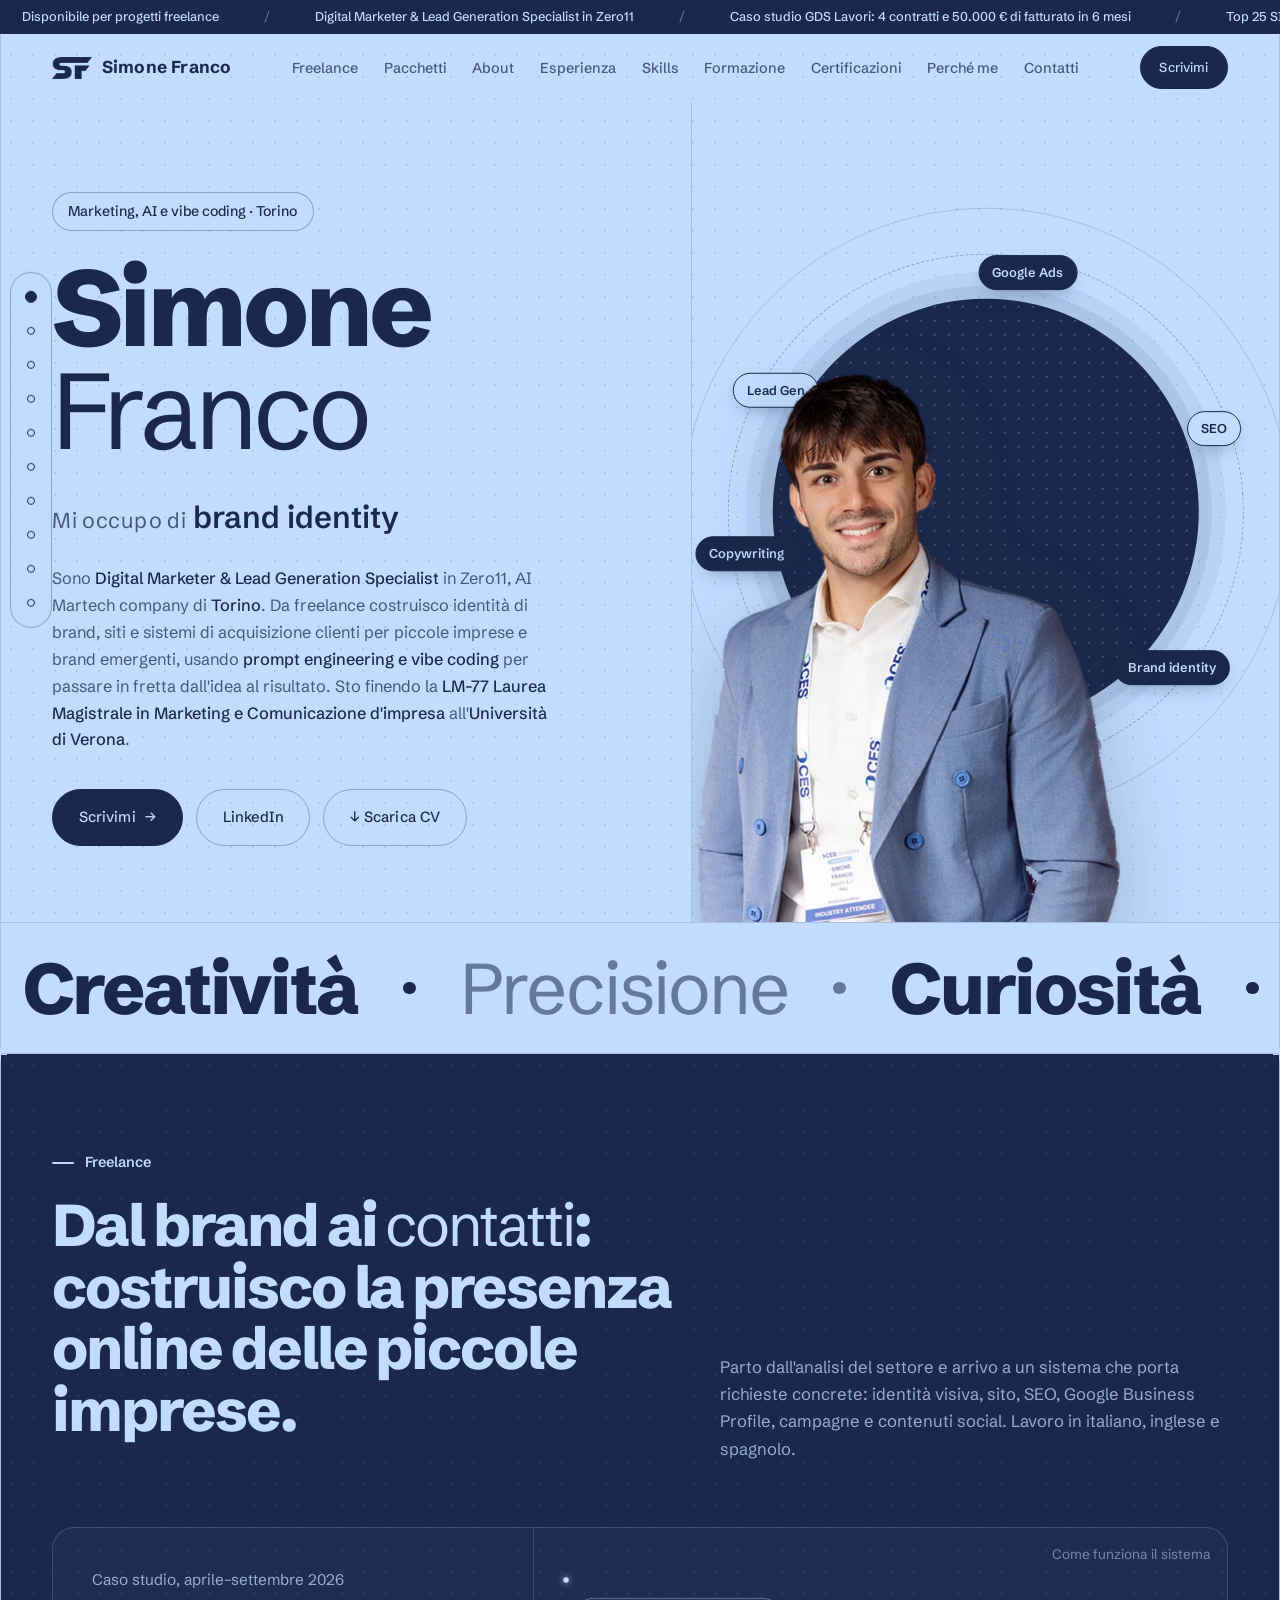
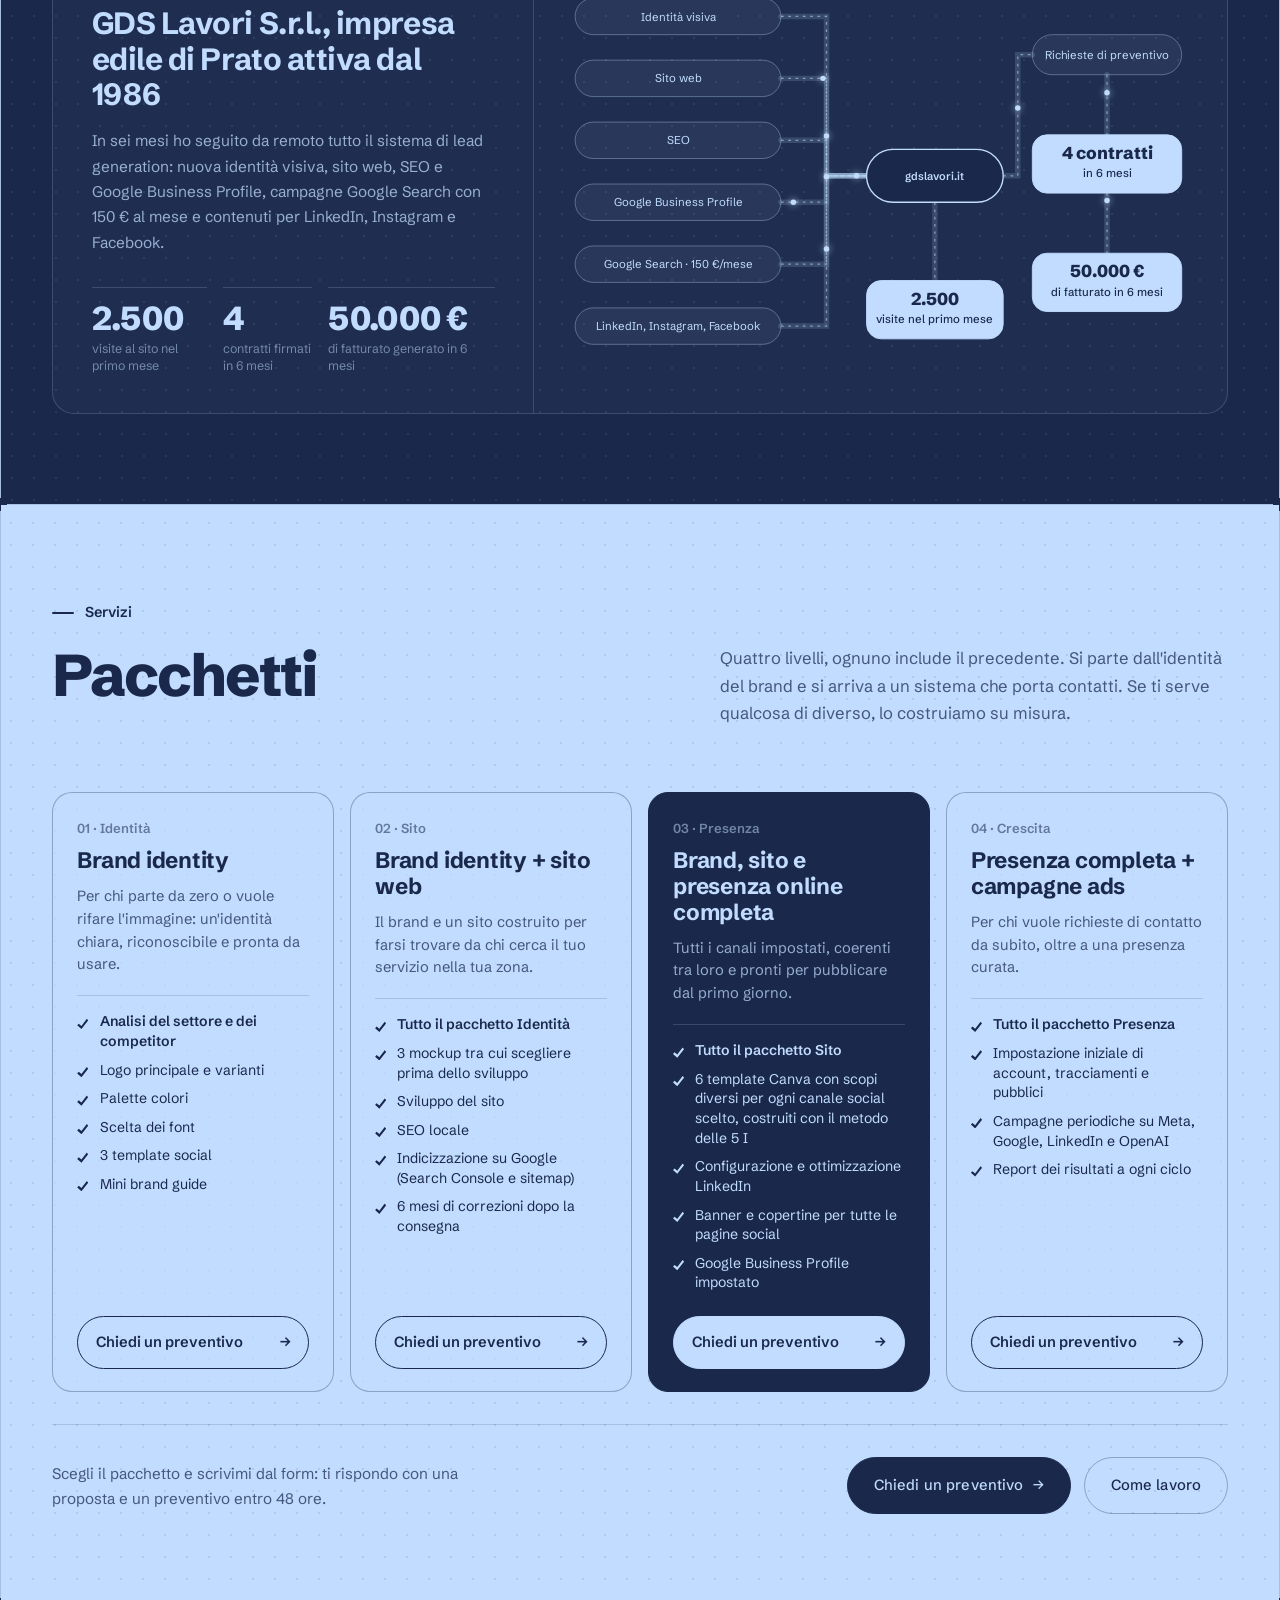
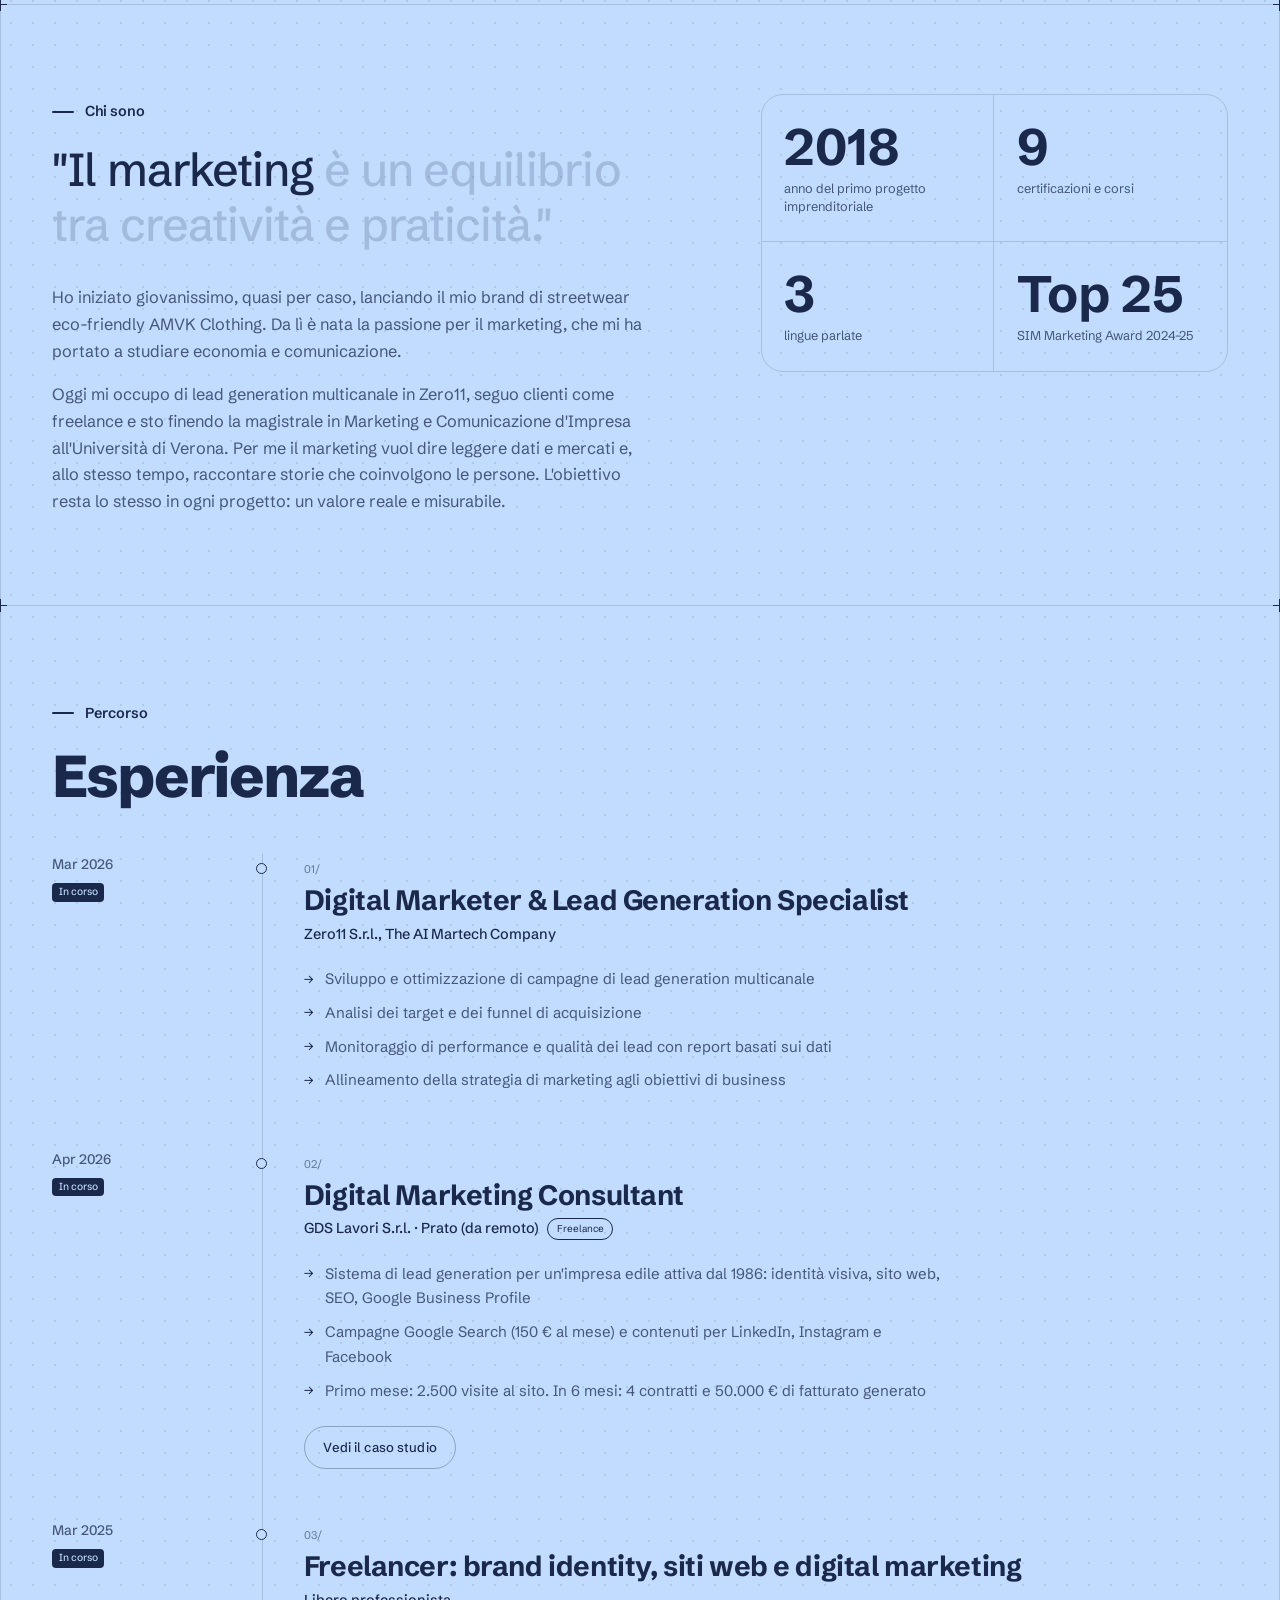
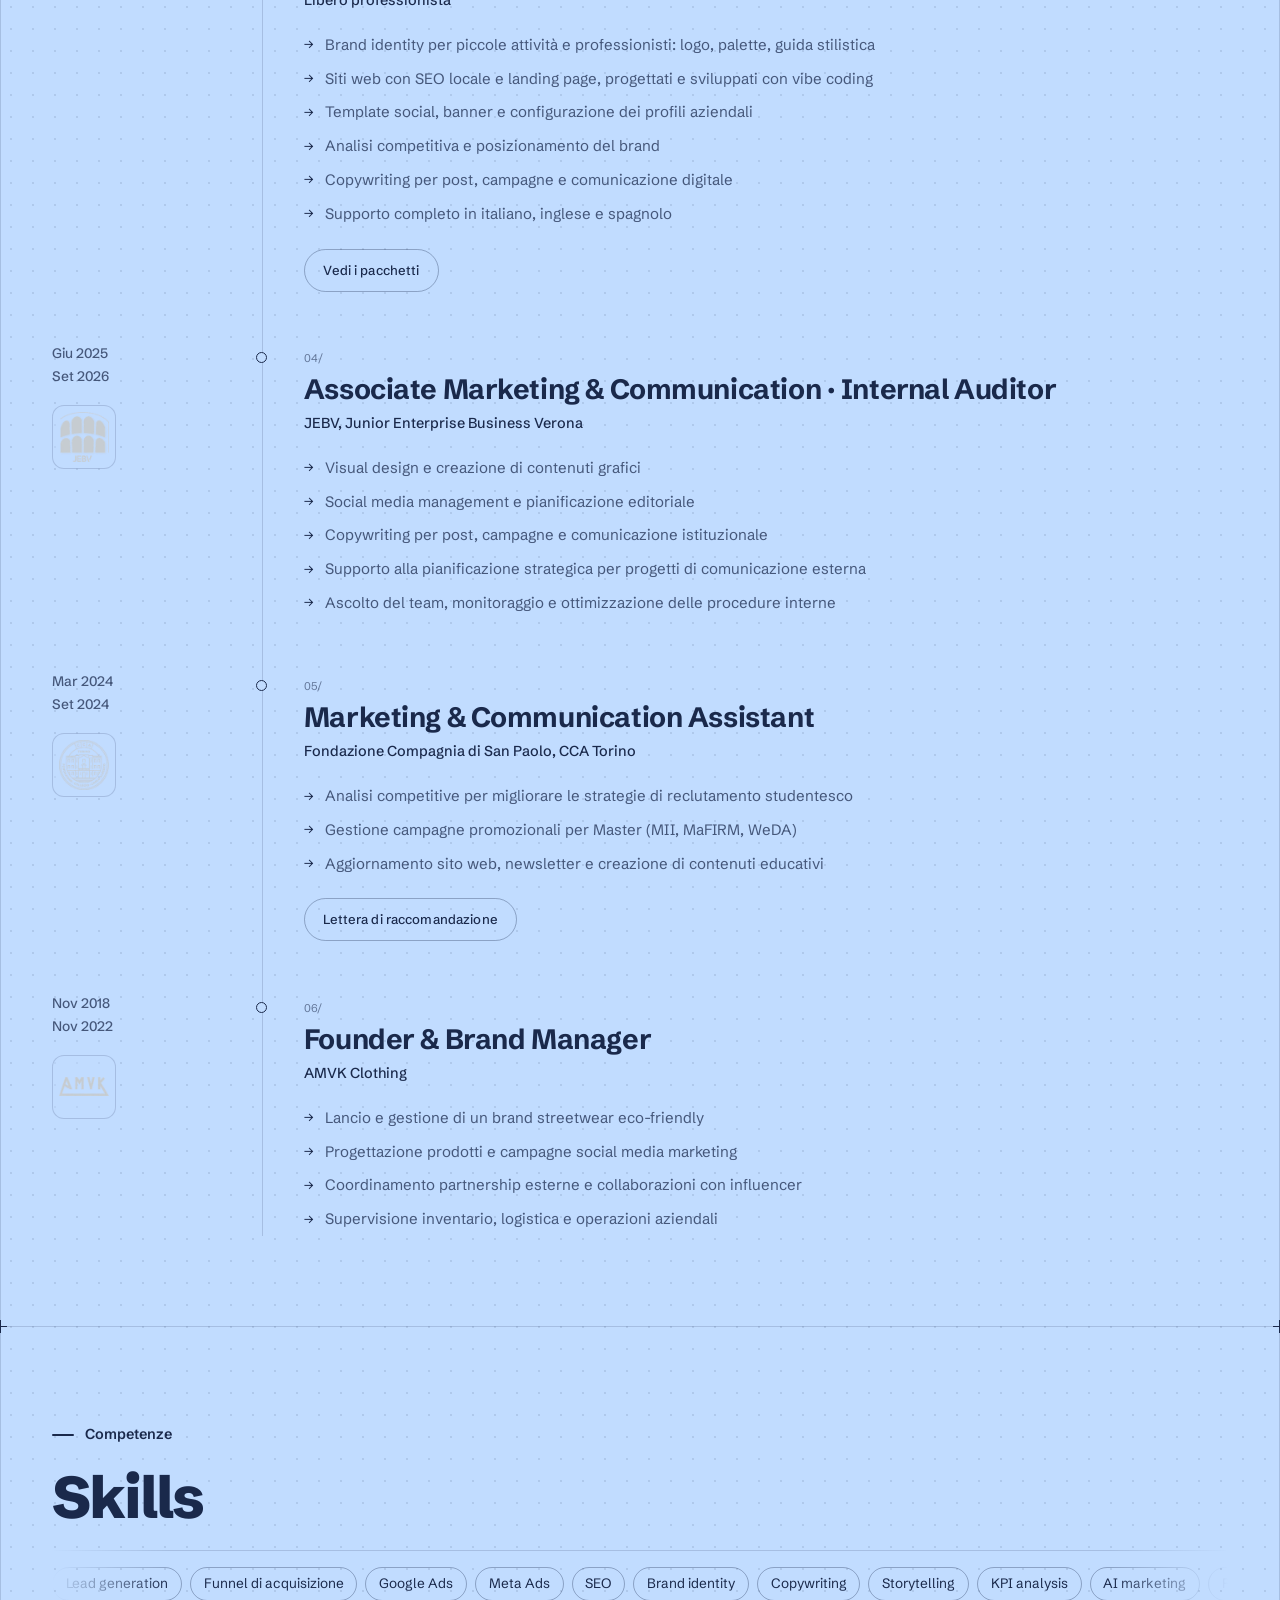
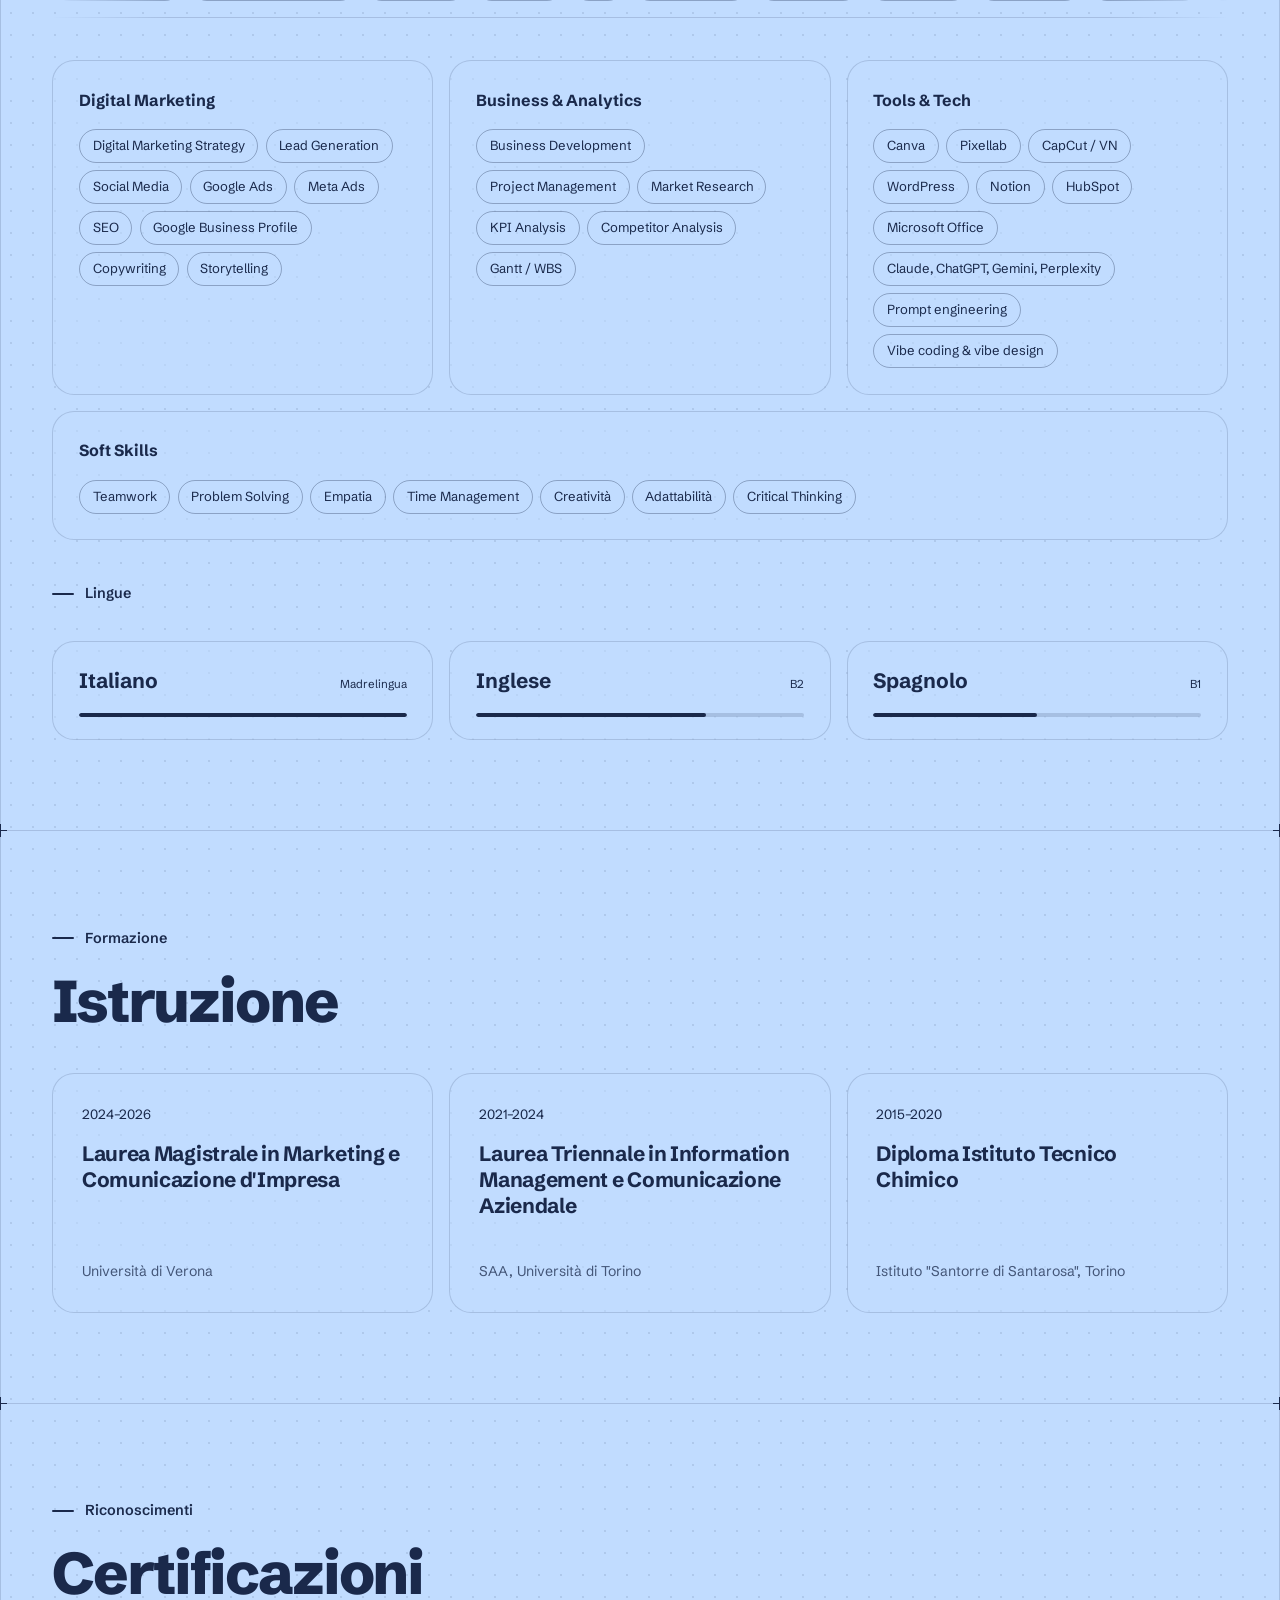
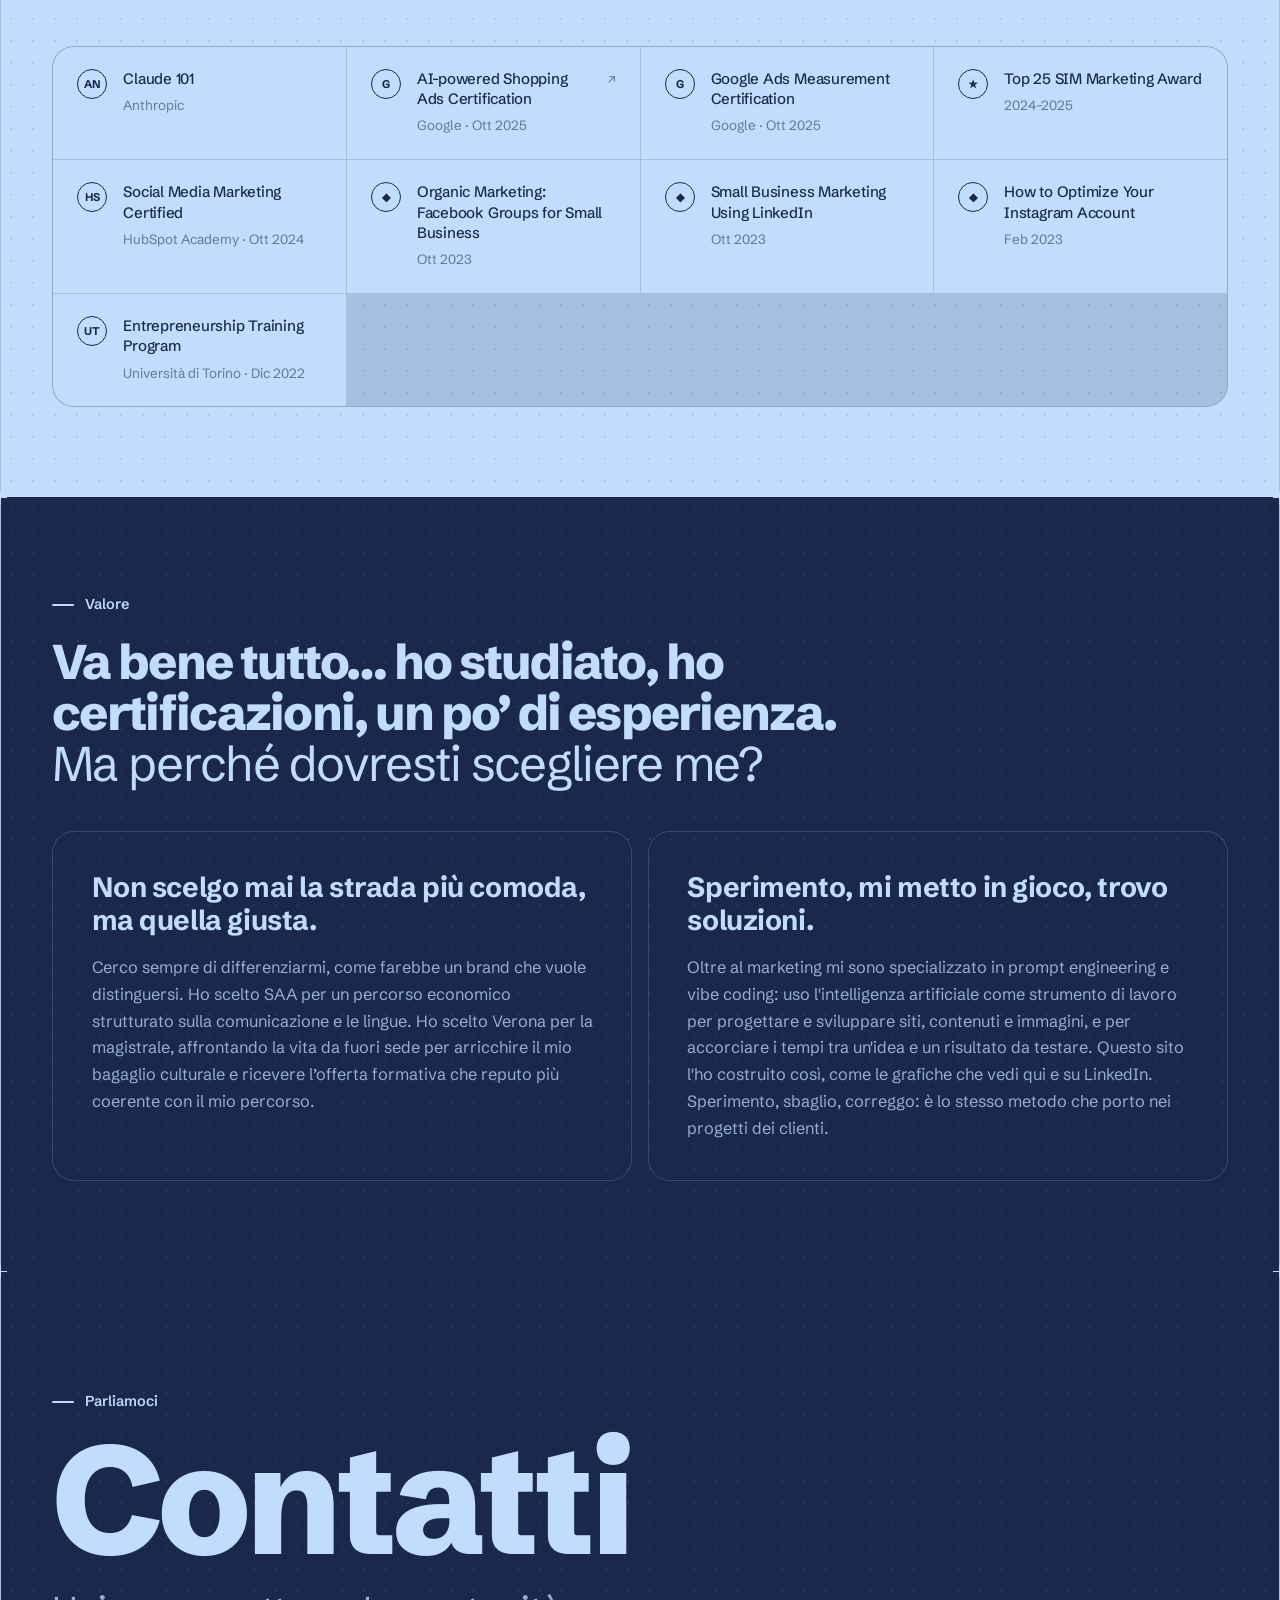
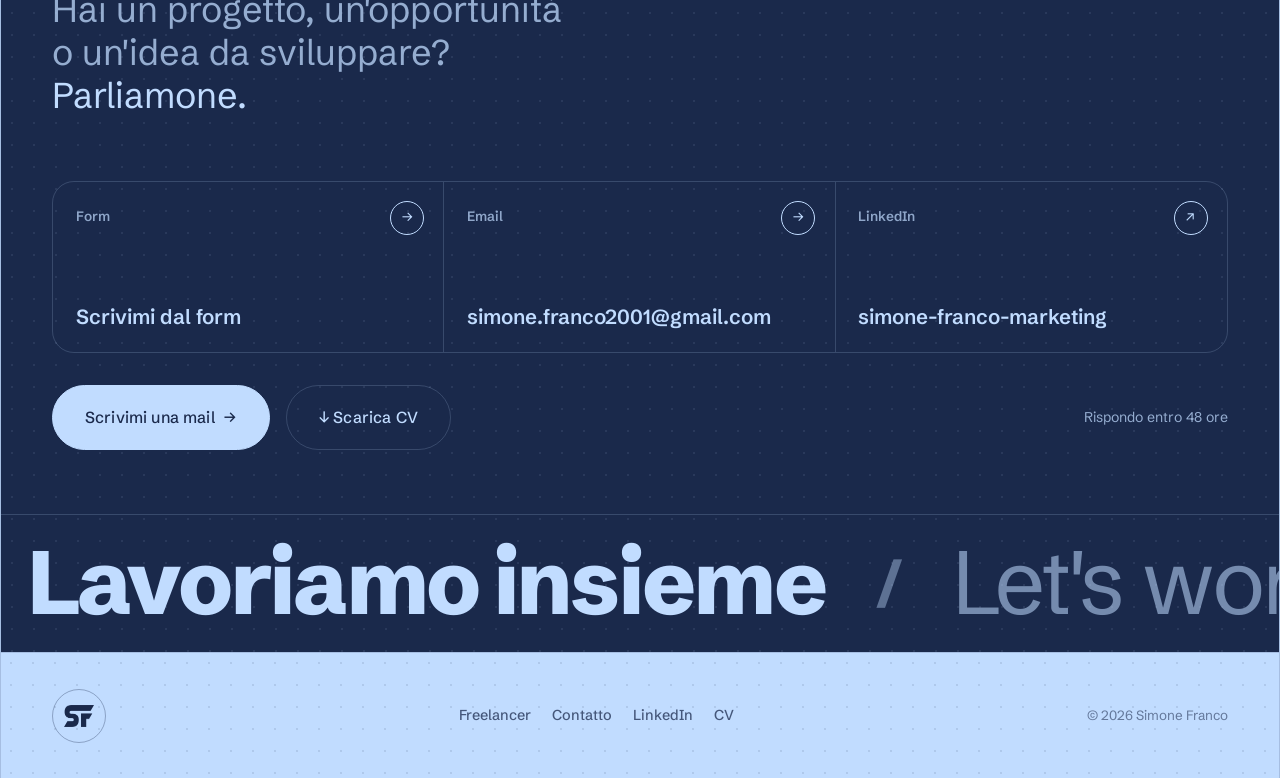
==== index.html @ b974c518 "Nuovo nome file per la foto hero, per superare la cache del browser Co-Authored-By: Claude Opus 5.5 " ====
<!DOCTYPE html>
<html lang="it">
<head>
  <meta charset="UTF-8" />
  <meta name="viewport" content="width=device-width, initial-scale=1.0"/>
  <title>Simone Franco | Digital Marketer e Lead Generation a Torino</title>
  <!-- SEO BASE (invariata) -->
  <meta name="description" content="Digital Marketer e Lead Generation Specialist a Torino. Da freelance creo brand identity e sistemi di acquisizione clienti per piccole imprese." />
  <meta name="keywords" content="Simone Franco, marketing, comunicazione, digital marketing, social media, Torino, Verona, portfolio" />
  <meta name="author" content="Simone Franco" />
  <meta name="robots" content="index, follow" />
  <link rel="canonical" href="https://simonefrancomarketing.it/" />
  <meta name="theme-color" content="#1a294b" />
  <link rel="icon" type="image/png" href="/sflogo.png" />
  <link rel="apple-touch-icon" href="/sflogo.png" />

  <!-- OPEN GRAPH -->
  <meta property="og:title" content="Simone Franco | Digital Marketer e Lead Generation a Torino" />
  <meta property="og:description" content="Digital Marketer e Lead Generation Specialist a Torino. Brand identity e acquisizione clienti per piccole imprese e brand emergenti." />
  <meta property="og:image" content="https://simonefrancomarketing.it/assets/img/og-image.jpg" />
  <meta property="og:image:width" content="1200" />
  <meta property="og:image:height" content="630" />
  <meta property="og:image:alt" content="Simone Franco — Digital Marketer, Lead Gen & Branding" />
  <meta property="og:url" content="https://simonefrancomarketing.it/" />
  <meta property="og:type" content="website" />
  <meta property="og:locale" content="it_IT" />
  <meta property="og:site_name" content="Simone Franco" />

  <!-- TWITTER CARD -->
  <meta name="twitter:card" content="summary_large_image" />
  <meta name="twitter:title" content="Simone Franco | Digital Marketer e Lead Generation a Torino" />
  <meta name="twitter:description" content="Digital Marketer e Lead Generation Specialist a Torino. Brand identity e acquisizione clienti per piccole imprese e brand emergenti." />
  <meta name="twitter:image" content="https://simonefrancomarketing.it/assets/img/og-image.jpg" />

  <!-- DATI STRUTTURATI -->
  <script type="application/ld+json">
  {
    "@context": "https://schema.org",
    "@graph": [
      {
        "@type": "WebSite",
        "@id": "https://simonefrancomarketing.it/#website",
        "url": "https://simonefrancomarketing.it/",
        "name": "Simone Franco — Marketing & Communication",
        "inLanguage": "it-IT",
        "publisher": { "@id": "https://simonefrancomarketing.it/#person" }
      },
      {
        "@type": "Person",
        "@id": "https://simonefrancomarketing.it/#person",
        "name": "Simone Franco",
        "url": "https://simonefrancomarketing.it/",
        "image": "https://simonefrancomarketing.it/hero-simone-franco-v2.png",
        "jobTitle": "Digital Marketer & Lead Generation Specialist",
        "worksFor": { "@type": "Organization", "name": "Zero11 S.r.l." },
        "alumniOf": [
          { "@type": "CollegeOrUniversity", "name": "Università di Verona" },
          { "@type": "CollegeOrUniversity", "name": "Università di Torino" }
        ],
        "address": { "@type": "PostalAddress", "addressLocality": "Torino", "addressCountry": "IT" },
        "knowsLanguage": ["it", "en", "es"],
        "knowsAbout": ["Digital marketing", "Prompt engineering", "Vibe coding", "Lead generation", "Brand identity", "Google Ads", "Meta Ads", "SEO", "Social media marketing", "Copywriting"],
        "award": "Top 25 SIM Marketing Award 2024–2025",
        "sameAs": [
          "https://www.linkedin.com/in/simone-franco-marketing"
        ]
      }
    ]
  }
  </script>

  <!-- Google tag (gtag.js) -->
  <script async src="https://www.googletagmanager.com/gtag/js?id=G-S98Y3K1N54"></script>
  <script>
    window.dataLayer = window.dataLayer || [];
    function gtag(){dataLayer.push(arguments);}
    gtag('js', new Date());
    gtag('config', 'G-S98Y3K1N54');
  </script>
  <script>document.documentElement.classList.add('js');</script>

  <link rel="preconnect" href="https://fonts.googleapis.com">
  <link rel="preconnect" href="https://fonts.gstatic.com" crossorigin>
  <link href="https://fonts.googleapis.com/css2?family=Schibsted+Grotesk:ital,wght@0,400..900;1,400..900&display=swap" rel="stylesheet">
  <link rel="preload" as="image" href="assets/img/simone-franco-ces-v2.webp" type="image/webp" fetchpriority="high">
  <link rel="stylesheet" href="assets/css/site.css?v=20261117">
  <script src="assets/js/site.js?v=20261117" defer></script>
</head>
<body>
  <a class="skip-link" href="#main">Vai al contenuto</a>
  <div class="progress" aria-hidden="true"></div>

  <!-- BARRA ANNUNCI -->
  <div class="announce" aria-label="In evidenza">
    <div class="marquee">
      <div>
        <span><a href="contatto.html">Disponibile per progetti freelance</a></span>
        <span>Digital Marketer &amp; Lead Generation Specialist in Zero11</span>
        <span><a href="#freelance">Caso studio GDS Lavori: 4 contratti e 50.000 € di fatturato in 6 mesi</a></span>
        <span>Top 25 SIM Marketing Award 2024–25</span>
      </div>
      <div aria-hidden="true">
        <span><a href="contatto.html" tabindex="-1">Disponibile per progetti freelance</a></span>
        <span>Digital Marketer &amp; Lead Generation Specialist in Zero11</span>
        <span><a href="#freelance" tabindex="-1">Caso studio GDS Lavori: 4 contratti e 50.000 € di fatturato in 6 mesi</a></span>
        <span>Top 25 SIM Marketing Award 2024–25</span>
      </div>
    </div>
  </div>

  <!-- NAV -->
  <header class="nav-wrap">
    <nav class="nav" aria-label="Principale">
      <a href="#hero" class="brand">
        <img src="assets/img/sflogo.webp" alt="Logo Simone Franco" width="40" height="22">
        <span>Simone Franco</span>
      </a>
      <ul class="nav-links" id="navMenu">
        <li><a href="#freelance" class="plus">Freelance</a></li>
        <li><a href="#servizi">Pacchetti</a></li>
        <li><a href="#about">About</a></li>
        <li><a href="#experience">Esperienza</a></li>
        <li><a href="#skills">Skills</a></li>
        <li><a href="#education">Formazione</a></li>
        <li><a href="#certs">Certificazioni</a></li>
        <li><a href="#why-me">Perché me</a></li>
        <li><a href="#contact">Contatti</a></li>
        <li class="mobile-cta"><a href="contatto.html">Scrivimi</a></li>
      </ul>
      <div class="nav-actions">
        <a href="contatto.html" class="btn nav-cta">Scrivimi</a>
        <button class="nav-toggle" aria-label="Apri menu" aria-expanded="false" aria-controls="navMenu">
          <span></span><span></span><span></span>
        </button>
      </div>
    </nav>
  </header>

  <!-- INDICE SEZIONI -->
  <nav class="rail" aria-label="Indice sezioni">
    <a href="#hero"><span>Home</span></a>
    <a href="#freelance"><span>Caso studio</span></a>
    <a href="#servizi"><span>Pacchetti</span></a>
    <a href="#about"><span>Chi sono</span></a>
    <a href="#experience"><span>Esperienza</span></a>
    <a href="#skills"><span>Skills</span></a>
    <a href="#education"><span>Formazione</span></a>
    <a href="#certs"><span>Certificazioni</span></a>
    <a href="#why-me"><span>Perché me</span></a>
    <a href="#contact"><span>Contatti</span></a>
  </nav>

  <main id="main" class="frame">

    <!-- HERO -->
    <section id="hero" class="hero">
      <div class="hero-copy">
        <p class="status intro" style="--d:.1s">Marketing, AI e vibe coding · Torino</p>
        <h1><span class="w"><span>Simone</span></span><span class="w"><span><em>Franco</em></span></span></h1>
        <p class="rotator intro" style="--d:.35s"><span class="fixed">Mi occupo di</span><span class="word" data-words='["lead generation","brand identity","siti web e SEO locale","prompt engineering","vibe coding","campagne ads"]'>lead generation</span></p>
        <p class="hero-desc intro" style="--d:.45s">
          Sono <strong>Digital Marketer &amp; Lead Generation Specialist</strong> in Zero11, AI Martech company di <strong>Torino</strong>.
          Da freelance costruisco identità di brand, siti e sistemi di acquisizione clienti per piccole imprese e brand emergenti,
          usando <strong>prompt engineering e vibe coding</strong> per passare in fretta dall'idea al risultato.
          Sto finendo la <strong>LM-77 Laurea Magistrale in Marketing e Comunicazione d'impresa</strong> all'<strong>Università di Verona</strong>.
        </p>
        <div class="btn-row intro" style="--d:.55s">
          <a href="contatto.html" class="btn magnet">Scrivimi <span class="arrow">→</span></a>
          <a href="https://www.linkedin.com/in/simone-franco-marketing" target="_blank" rel="noopener" class="btn btn-ghost">LinkedIn</a>
          <a href="cv-simone-franco.pdf" download class="btn btn-ghost">↓ Scarica CV</a>
        </div>
      </div>

      <div class="hero-visual">
        <div class="orbit-wrap intro-v" aria-hidden="true">
          <div class="ring r2"></div>
          <div class="ring"></div>
          <div class="disc"></div>
          <div class="orbit">
            <span class="slot" style="--r:-150deg"><span class="counter"><span class="chip">Lead Gen</span></span></span>
            <span class="slot" style="--r:-80deg"><span class="counter"><span class="chip dark">Google Ads</span></span></span>
            <span class="slot" style="--r:-20deg"><span class="counter"><span class="chip">SEO</span></span></span>
            <span class="slot" style="--r:40deg"><span class="counter"><span class="chip dark">Brand identity</span></span></span>
            <span class="slot" style="--r:110deg"><span class="counter"><span class="chip">Meta Ads</span></span></span>
            <span class="slot" style="--r:170deg"><span class="counter"><span class="chip dark">Copywriting</span></span></span>
          </div>
        </div>
        <picture>
          <source srcset="assets/img/simone-franco-ces-v2.webp" type="image/webp">
          <img src="hero-simone-franco-v2.png" alt="Simone Franco" class="hero-photo intro-v" width="766" height="986" fetchpriority="high">
        </picture>
      </div>
    </section>

    <!-- LE 5 PAROLE -->
    <div class="band" aria-label="Le 5 parole che mi rappresentano: Creatività, Precisione, Curiosità, Serietà, Perseveranza">
      <div class="marquee" aria-hidden="true">
        <div><span class="item">Creatività</span><span class="item outline">Precisione</span><span class="item">Curiosità</span><span class="item outline">Serietà</span><span class="item">Perseveranza</span></div>
        <div><span class="item">Creatività</span><span class="item outline">Precisione</span><span class="item">Curiosità</span><span class="item outline">Serietà</span><span class="item">Perseveranza</span></div>
      </div>
    </div>

    <!-- FREELANCE -->
    <section id="freelance" class="block is-dark">
      <span class="cross l"></span><span class="cross r"></span>
      <div class="inner">
        <div class="fl-head">
          <div>
            <p class="label reveal"><mark>Freelance</mark></p>
            <h2 class="title reveal" style="--d:.08s">Dal brand ai <em>contatti</em>: costruisco la presenza online delle piccole imprese.</h2>
          </div>
          <p class="lead reveal" style="--d:.16s">
            Parto dall'analisi del settore e arrivo a un sistema che porta richieste concrete:
            identità visiva, sito, SEO, Google Business Profile, campagne e contenuti social.
            Lavoro in italiano, inglese e spagnolo.
          </p>
        </div>

        <article class="case reveal">
          <div class="case-copy">
            <p class="case-tag">Caso studio, aprile–settembre 2026</p>
            <h3>GDS Lavori S.r.l., impresa edile di Prato attiva dal 1986</h3>
            <p>
              In sei mesi ho seguito da remoto tutto il sistema di lead generation: nuova identità visiva, sito web, SEO
              e Google Business Profile, campagne Google Search con 150 € al mese e contenuti per LinkedIn,
              Instagram e Facebook.
            </p>
            <div class="case-stats">
              <div><b data-count="2500">2.500</b><small>visite al sito nel primo mese</small></div>
              <div><b data-count="4">4</b><small>contratti firmati in 6 mesi</small></div>
              <div><b data-count="50000" data-suffix=" €">50.000 €</b><small>di fatturato generato in 6 mesi</small></div>
            </div>
          </div>
          <div class="case-visual">
            <span class="tabs">Come funziona il sistema</span>
            <svg class="flow flow-desktop" viewBox="0 0 690 420" role="img" aria-labelledby="flowTitle"><title id="flowTitle">Sistema di lead generation per GDS Lavori: identità visiva, sito web, SEO, Google Business Profile, Google Search e social portano traffico al sito; 2.500 visite nel primo mese; in 6 mesi 4 contratti e 50.000 euro di fatturato.</title><path class="wire base" d="M236,40 H286 V215 H330"/><path class="wire base" d="M236,108 H286 V215 H330"/><path class="wire base" d="M236,176 H286 V215 H330"/><path class="wire base" d="M236,244 H286 V215 H330"/><path class="wire base" d="M236,312 H286 V215 H330"/><path class="wire base" d="M236,380 H286 V215 H330"/><path class="wire base" d="M480,215 H496 V82 H512"/><path class="wire base" d="M594,104 V170"/><path class="wire base" d="M594,234 V300"/><path class="wire base" d="M405,244 V330"/><path class="wire" id="fd0" d="M236,40 H286 V215 H330"/><path class="wire" id="fd1" d="M236,108 H286 V215 H330"/><path class="wire" id="fd2" d="M236,176 H286 V215 H330"/><path class="wire" id="fd3" d="M236,244 H286 V215 H330"/><path class="wire" id="fd4" d="M236,312 H286 V215 H330"/><path class="wire" id="fd5" d="M236,380 H286 V215 H330"/><path class="wire" id="fd6" d="M480,215 H496 V82 H512"/><path class="wire" id="fd7" d="M594,104 V170"/><path class="wire" id="fd8" d="M594,234 V300"/><path class="wire" id="fd9" d="M405,244 V330"/><circle class="comet" r="3"><animateMotion dur="2.4s" begin="0.00s" repeatCount="indefinite"><mpath href="#fd0"/></animateMotion></circle><circle class="comet" r="3"><animateMotion dur="2.9s" begin="0.45s" repeatCount="indefinite"><mpath href="#fd1"/></animateMotion></circle><circle class="comet" r="3"><animateMotion dur="3.4s" begin="0.90s" repeatCount="indefinite"><mpath href="#fd2"/></animateMotion></circle><circle class="comet" r="3"><animateMotion dur="2.4s" begin="1.35s" repeatCount="indefinite"><mpath href="#fd3"/></animateMotion></circle><circle class="comet" r="3"><animateMotion dur="2.9s" begin="1.80s" repeatCount="indefinite"><mpath href="#fd4"/></animateMotion></circle><circle class="comet" r="3"><animateMotion dur="3.4s" begin="2.25s" repeatCount="indefinite"><mpath href="#fd5"/></animateMotion></circle><circle class="comet" r="3"><animateMotion dur="2.4s" begin="2.70s" repeatCount="indefinite"><mpath href="#fd6"/></animateMotion></circle><circle class="comet" r="3"><animateMotion dur="2.9s" begin="3.15s" repeatCount="indefinite"><mpath href="#fd7"/></animateMotion></circle><circle class="comet" r="3"><animateMotion dur="3.4s" begin="3.60s" repeatCount="indefinite"><mpath href="#fd8"/></animateMotion></circle><circle class="comet" r="3"><animateMotion dur="2.4s" begin="4.05s" repeatCount="indefinite"><mpath href="#fd9"/></animateMotion></circle><g class="node " style="transition-delay:0.00s"><rect x="10" y="20" width="226" height="40" rx="20.0"/><text x="123.0" y="44.5" text-anchor="middle">Identità visiva</text></g><g class="node " style="transition-delay:0.08s"><rect x="10" y="88" width="226" height="40" rx="20.0"/><text x="123.0" y="112.5" text-anchor="middle">Sito web</text></g><g class="node " style="transition-delay:0.16s"><rect x="10" y="156" width="226" height="40" rx="20.0"/><text x="123.0" y="180.5" text-anchor="middle">SEO</text></g><g class="node " style="transition-delay:0.24s"><rect x="10" y="224" width="226" height="40" rx="20.0"/><text x="123.0" y="248.5" text-anchor="middle">Google Business Profile</text></g><g class="node " style="transition-delay:0.32s"><rect x="10" y="292" width="226" height="40" rx="20.0"/><text x="123.0" y="316.5" text-anchor="middle">Google Search · 150 €/mese</text></g><g class="node " style="transition-delay:0.40s"><rect x="10" y="360" width="226" height="40" rx="20.0"/><text x="123.0" y="384.5" text-anchor="middle">LinkedIn, Instagram, Facebook</text></g><g class="node hub" style="transition-delay:0.55s"><rect x="330" y="186" width="150" height="58" rx="29.0"/><text x="405.0" y="219.5" text-anchor="middle">gdslavori.it</text></g><g class="node " style="transition-delay:0.65s"><rect x="512" y="60" width="164" height="44" rx="22.0"/><text x="594.0" y="86.5" text-anchor="middle">Richieste di preventivo</text></g><g class="node key" style="transition-delay:0.75s"><rect x="330" y="330" width="150" height="64" rx="16"/><text x="405.0" y="356.5" text-anchor="middle" class="big">2.500</text><text x="405.0" y="376.5" text-anchor="middle">visite nel primo mese</text></g><g class="node key" style="transition-delay:0.85s"><rect x="512" y="170" width="164" height="64" rx="16"/><text x="594.0" y="196.5" text-anchor="middle" class="big">4 contratti</text><text x="594.0" y="216.5" text-anchor="middle">in 6 mesi</text></g><g class="node key" style="transition-delay:0.95s"><rect x="512" y="300" width="164" height="64" rx="16"/><text x="594.0" y="326.5" text-anchor="middle" class="big">50.000 €</text><text x="594.0" y="346.5" text-anchor="middle">di fatturato in 6 mesi</text></g></svg><svg class="flow flow-mobile" viewBox="0 0 360 620" aria-hidden="true"><path class="wire base" d="M91.0,46 V176 H180 V196"/><path class="wire base" d="M269.0,46 V176 H180 V196"/><path class="wire base" d="M91.0,100 V176 H180 V196"/><path class="wire base" d="M269.0,100 V176 H180 V196"/><path class="wire base" d="M91.0,154 V176 H180 V196"/><path class="wire base" d="M269.0,154 V176 H180 V196"/><path class="wire base" d="M180,250 V286"/><path class="wire base" d="M180,350 V380"/><path class="wire base" d="M180,424 V454"/><path class="wire base" d="M180,518 V548"/><path class="wire" id="fm0" d="M91.0,46 V176 H180 V196"/><path class="wire" id="fm1" d="M269.0,46 V176 H180 V196"/><path class="wire" id="fm2" d="M91.0,100 V176 H180 V196"/><path class="wire" id="fm3" d="M269.0,100 V176 H180 V196"/><path class="wire" id="fm4" d="M91.0,154 V176 H180 V196"/><path class="wire" id="fm5" d="M269.0,154 V176 H180 V196"/><path class="wire" id="fm6" d="M180,250 V286"/><path class="wire" id="fm7" d="M180,350 V380"/><path class="wire" id="fm8" d="M180,424 V454"/><path class="wire" id="fm9" d="M180,518 V548"/><circle class="comet" r="3"><animateMotion dur="2.4s" begin="0.00s" repeatCount="indefinite"><mpath href="#fm0"/></animateMotion></circle><circle class="comet" r="3"><animateMotion dur="2.9s" begin="0.45s" repeatCount="indefinite"><mpath href="#fm1"/></animateMotion></circle><circle class="comet" r="3"><animateMotion dur="3.4s" begin="0.90s" repeatCount="indefinite"><mpath href="#fm2"/></animateMotion></circle><circle class="comet" r="3"><animateMotion dur="2.4s" begin="1.35s" repeatCount="indefinite"><mpath href="#fm3"/></animateMotion></circle><circle class="comet" r="3"><animateMotion dur="2.9s" begin="1.80s" repeatCount="indefinite"><mpath href="#fm4"/></animateMotion></circle><circle class="comet" r="3"><animateMotion dur="3.4s" begin="2.25s" repeatCount="indefinite"><mpath href="#fm5"/></animateMotion></circle><circle class="comet" r="3"><animateMotion dur="2.4s" begin="2.70s" repeatCount="indefinite"><mpath href="#fm6"/></animateMotion></circle><circle class="comet" r="3"><animateMotion dur="2.9s" begin="3.15s" repeatCount="indefinite"><mpath href="#fm7"/></animateMotion></circle><circle class="comet" r="3"><animateMotion dur="3.4s" begin="3.60s" repeatCount="indefinite"><mpath href="#fm8"/></animateMotion></circle><circle class="comet" r="3"><animateMotion dur="2.4s" begin="4.05s" repeatCount="indefinite"><mpath href="#fm9"/></animateMotion></circle><g class="node " style="transition-delay:0.00s"><rect x="8" y="8" width="166" height="38" rx="19.0"/><text x="91.0" y="31.5" text-anchor="middle">Identità visiva</text></g><g class="node " style="transition-delay:0.06s"><rect x="186" y="8" width="166" height="38" rx="19.0"/><text x="269.0" y="31.5" text-anchor="middle">Sito web</text></g><g class="node " style="transition-delay:0.12s"><rect x="8" y="62" width="166" height="38" rx="19.0"/><text x="91.0" y="85.5" text-anchor="middle">SEO</text></g><g class="node " style="transition-delay:0.18s"><rect x="186" y="62" width="166" height="38" rx="19.0"/><text x="269.0" y="85.5" text-anchor="middle">Google Business</text></g><g class="node " style="transition-delay:0.24s"><rect x="8" y="116" width="166" height="38" rx="19.0"/><text x="91.0" y="139.5" text-anchor="middle">Google Search</text></g><g class="node " style="transition-delay:0.30s"><rect x="186" y="116" width="166" height="38" rx="19.0"/><text x="269.0" y="139.5" text-anchor="middle">Social media</text></g><g class="node hub" style="transition-delay:0.45s"><rect x="95" y="196" width="170" height="54" rx="27.0"/><text x="180.0" y="227.5" text-anchor="middle">gdslavori.it</text></g><g class="node key" style="transition-delay:0.60s"><rect x="95" y="286" width="170" height="64" rx="16"/><text x="180.0" y="312.5" text-anchor="middle" class="big">2.500</text><text x="180.0" y="332.5" text-anchor="middle">visite nel primo mese</text></g><g class="node " style="transition-delay:0.70s"><rect x="85" y="380" width="190" height="44" rx="22.0"/><text x="180.0" y="406.5" text-anchor="middle">Richieste di preventivo</text></g><g class="node key" style="transition-delay:0.80s"><rect x="95" y="454" width="170" height="64" rx="16"/><text x="180.0" y="480.5" text-anchor="middle" class="big">4 contratti</text><text x="180.0" y="500.5" text-anchor="middle">in 6 mesi</text></g><g class="node key" style="transition-delay:0.90s"><rect x="85" y="548" width="190" height="64" rx="16"/><text x="180.0" y="574.5" text-anchor="middle" class="big">50.000 €</text><text x="180.0" y="594.5" text-anchor="middle">di fatturato in 6 mesi</text></g></svg>
          </div>
        </article>

      </div>
    </section>

    <!-- PACCHETTI -->
    <section id="servizi" class="block">
      <span class="cross l"></span><span class="cross r"></span>
      <div class="inner">
        <div class="fl-head">
          <div>
            <p class="label reveal">Servizi</p>
            <h2 class="title reveal">Pacchetti</h2>
          </div>
          <p class="lead reveal">
            Quattro livelli, ognuno include il precedente. Si parte dall'identità del brand e si arriva
            a un sistema che porta contatti. Se ti serve qualcosa di diverso, lo costruiamo su misura.
          </p>
        </div>
          <div class="packs">
          <article class="pack reveal"><p class="tier">01 · Identità</p><h3>Brand identity</h3><p class="pack-desc">Per chi parte da zero o vuole rifare l'immagine: un'identità chiara, riconoscibile e pronta da usare.</p><ul><li>Analisi del settore e dei competitor</li><li>Logo principale e varianti</li><li>Palette colori</li><li>Scelta dei font</li><li>3 template social</li><li>Mini brand guide</li></ul><a class="pack-cta" href="contatto.html?pacchetto=Identità">Chiedi un preventivo <span aria-hidden="true">→</span></a></article>
          <article class="pack reveal" style="--d:0.08s"><p class="tier">02 · Sito</p><h3>Brand identity + sito web</h3><p class="pack-desc">Il brand e un sito costruito per farsi trovare da chi cerca il tuo servizio nella tua zona.</p><ul><li>Tutto il pacchetto Identità</li><li>3 mockup tra cui scegliere prima dello sviluppo</li><li>Sviluppo del sito</li><li>SEO locale</li><li>Indicizzazione su Google (Search Console e sitemap)</li><li>6 mesi di correzioni dopo la consegna</li></ul><a class="pack-cta" href="contatto.html?pacchetto=Sito">Chiedi un preventivo <span aria-hidden="true">→</span></a></article>
          <article class="pack reveal featured" style="--d:0.16s"><p class="tier">03 · Presenza</p><h3>Brand, sito e presenza online completa</h3><p class="pack-desc">Tutti i canali impostati, coerenti tra loro e pronti per pubblicare dal primo giorno.</p><ul><li>Tutto il pacchetto Sito</li><li>6 template Canva con scopi diversi per ogni canale social scelto, costruiti con il metodo delle 5 I</li><li>Configurazione e ottimizzazione LinkedIn</li><li>Banner e copertine per tutte le pagine social</li><li>Google Business Profile impostato</li></ul><a class="pack-cta" href="contatto.html?pacchetto=Presenza">Chiedi un preventivo <span aria-hidden="true">→</span></a></article>
          <article class="pack reveal" style="--d:0.24s"><p class="tier">04 · Crescita</p><h3>Presenza completa + campagne ads</h3><p class="pack-desc">Per chi vuole richieste di contatto da subito, oltre a una presenza curata.</p><ul><li>Tutto il pacchetto Presenza</li><li>Impostazione iniziale di account, tracciamenti e pubblici</li><li>Campagne periodiche su Meta, Google, LinkedIn e OpenAI</li><li>Report dei risultati a ogni ciclo</li></ul><a class="pack-cta" href="contatto.html?pacchetto=Crescita">Chiedi un preventivo <span aria-hidden="true">→</span></a></article>
          </div>
        <div class="fl-foot reveal">
          <p>Scegli il pacchetto e scrivimi dal form: ti rispondo con una proposta e un preventivo entro 48 ore.</p>
          <div class="btn-row">
            <a href="contatto.html" class="btn magnet">Chiedi un preventivo <span class="arrow">→</span></a>
            <a href="freelancer.html" class="btn btn-ghost">Come lavoro</a>
          </div>
        </div>
      </div>
    </section>

    <!-- ABOUT -->
    <section id="about" class="block">
      <span class="cross l"></span><span class="cross r"></span>
      <div class="inner about">
        <div>
          <p class="label reveal">Chi sono</p>
          <blockquote class="quote" data-scrub>"Il marketing è un equilibrio tra creatività e praticità."</blockquote>
          <div class="about-text reveal">
            <p>Ho iniziato giovanissimo, quasi per caso, lanciando il mio brand di streetwear eco-friendly AMVK Clothing. Da lì è nata la passione per il marketing, che mi ha portato a studiare economia e comunicazione.</p>
            <p>Oggi mi occupo di lead generation multicanale in Zero11, seguo clienti come freelance e sto finendo la magistrale in Marketing e Comunicazione d'Impresa all'Università di Verona. Per me il marketing vuol dire leggere dati e mercati e, allo stesso tempo, raccontare storie che coinvolgono le persone. L'obiettivo resta lo stesso in ogni progetto: un valore reale e misurabile.</p>
          </div>
        </div>
        <div class="stats reveal" style="--d:.1s">
          <div class="stat"><b>2018</b><small>anno del primo progetto imprenditoriale</small></div>
          <div class="stat"><b data-count="9">9</b><small>certificazioni e corsi</small></div>
          <div class="stat"><b data-count="3">3</b><small>lingue parlate</small></div>
          <div class="stat"><b>Top 25</b><small>SIM Marketing Award 2024–25</small></div>
        </div>
      </div>
    </section>

    <!-- EXPERIENCE -->
    <section id="experience" class="block">
      <span class="cross l"></span><span class="cross r"></span>
      <div class="inner">
        <p class="label reveal">Percorso</p>
        <h2 class="title reveal">Esperienza</h2>

        <div class="timeline">
          <span class="line-fill" aria-hidden="true"></span>

          <article class="job reveal">
            <div class="job-meta"><p class="job-date">Mar 2026<br><span class="now">In corso</span></p></div>
            <div class="job-body">
              <span class="job-idx">01/</span>
              <h3>Digital Marketer &amp; Lead Generation Specialist</h3>
              <p class="company">Zero11 S.r.l., The AI Martech Company</p>
              <ul>
                <li>Sviluppo e ottimizzazione di campagne di lead generation multicanale</li>
                <li>Analisi dei target e dei funnel di acquisizione</li>
                <li>Monitoraggio di performance e qualità dei lead con report basati sui dati</li>
                <li>Allineamento della strategia di marketing agli obiettivi di business</li>
              </ul>
            </div>
          </article>

          <article class="job reveal">
            <div class="job-meta"><p class="job-date">Apr 2026<br><span class="now">In corso</span></p></div>
            <div class="job-body">
              <span class="job-idx">02/</span>
              <h3>Digital Marketing Consultant</h3>
              <p class="company">GDS Lavori S.r.l. · Prato (da remoto) <span class="pill">Freelance</span></p>
              <ul>
                <li>Sistema di lead generation per un'impresa edile attiva dal 1986: identità visiva, sito web, SEO, Google Business Profile</li>
                <li>Campagne Google Search (150 € al mese) e contenuti per LinkedIn, Instagram e Facebook</li>
                <li>Primo mese: 2.500 visite al sito. In 6 mesi: 4 contratti e 50.000 € di fatturato generato</li>
              </ul>
              <a href="#freelance" class="btn btn-ghost">Vedi il caso studio</a>
            </div>
          </article>

          <article class="job reveal">
            <div class="job-meta"><p class="job-date">Mar 2025<br><span class="now">In corso</span></p></div>
            <div class="job-body">
              <span class="job-idx">03/</span>
              <h3>Freelancer: brand identity, siti web e digital marketing</h3>
              <p class="company">Libero professionista</p>
              <ul>
                <li>Brand identity per piccole attività e professionisti: logo, palette, guida stilistica</li>
                <li>Siti web con SEO locale e landing page, progettati e sviluppati con vibe coding</li>
                <li>Template social, banner e configurazione dei profili aziendali</li>
                <li>Analisi competitiva e posizionamento del brand</li>
                <li>Copywriting per post, campagne e comunicazione digitale</li>
                <li>Supporto completo in italiano, inglese e spagnolo</li>
              </ul>
              <a href="#servizi" class="btn btn-ghost">Vedi i pacchetti</a>
            </div>
          </article>

          <article class="job reveal">
            <div class="job-meta">
              <p class="job-date">Giu 2025<br>Set 2026</p>
              <img src="assets/img/logo-jebv.webp" alt="JEBV" class="job-logo" width="64" height="64" loading="lazy">
            </div>
            <div class="job-body">
              <span class="job-idx">04/</span>
              <h3>Associate Marketing &amp; Communication · Internal Auditor</h3>
              <p class="company">JEBV, Junior Enterprise Business Verona</p>
              <ul>
                <li>Visual design e creazione di contenuti grafici</li>
                <li>Social media management e pianificazione editoriale</li>
                <li>Copywriting per post, campagne e comunicazione istituzionale</li>
                <li>Supporto alla pianificazione strategica per progetti di comunicazione esterna</li>
                <li>Ascolto del team, monitoraggio e ottimizzazione delle procedure interne</li>
              </ul>
            </div>
          </article>

          <article class="job reveal">
            <div class="job-meta">
              <p class="job-date">Mar 2024<br>Set 2024</p>
              <img src="assets/img/logo-cca.webp" alt="CCA" class="job-logo" width="64" height="64" loading="lazy">
            </div>
            <div class="job-body">
              <span class="job-idx">05/</span>
              <h3>Marketing &amp; Communication Assistant</h3>
              <p class="company">Fondazione Compagnia di San Paolo, CCA Torino</p>
              <ul>
                <li>Analisi competitive per migliorare le strategie di reclutamento studentesco</li>
                <li>Gestione campagne promozionali per Master (MII, MaFIRM, WeDA)</li>
                <li>Aggiornamento sito web, newsletter e creazione di contenuti educativi</li>
              </ul>
              <a href="lettera-raccomandazione-cca.pdf" target="_blank" rel="noopener" class="btn btn-ghost">Lettera di raccomandazione</a>
            </div>
          </article>

          <article class="job reveal">
            <div class="job-meta">
              <p class="job-date">Nov 2018<br>Nov 2022</p>
              <img src="assets/img/logo-amvk.webp" alt="AMVK" class="job-logo" width="64" height="64" loading="lazy">
            </div>
            <div class="job-body">
              <span class="job-idx">06/</span>
              <h3>Founder &amp; Brand Manager</h3>
              <p class="company">AMVK Clothing</p>
              <ul>
                <li>Lancio e gestione di un brand streetwear eco-friendly</li>
                <li>Progettazione prodotti e campagne social media marketing</li>
                <li>Coordinamento partnership esterne e collaborazioni con influencer</li>
                <li>Supervisione inventario, logistica e operazioni aziendali</li>
              </ul>
            </div>
          </article>
        </div>
      </div>
    </section>

    <!-- SKILLS -->
    <section id="skills" class="block">
      <span class="cross l"></span><span class="cross r"></span>
      <div class="inner">
        <p class="label reveal">Competenze</p>
        <h2 class="title reveal">Skills</h2>

        <div class="tag-stream" aria-hidden="true">
          <div class="marquee">
            <div><span class="tag">Lead generation</span><span class="tag">Funnel di acquisizione</span><span class="tag">Google Ads</span><span class="tag">Meta Ads</span><span class="tag">SEO</span><span class="tag">Brand identity</span><span class="tag">Copywriting</span><span class="tag">Storytelling</span><span class="tag">KPI analysis</span><span class="tag">AI marketing</span><span class="tag">Prompt engineering</span><span class="tag">Vibe coding</span></div>
            <div><span class="tag">Lead generation</span><span class="tag">Funnel di acquisizione</span><span class="tag">Google Ads</span><span class="tag">Meta Ads</span><span class="tag">SEO</span><span class="tag">Brand identity</span><span class="tag">Copywriting</span><span class="tag">Storytelling</span><span class="tag">KPI analysis</span><span class="tag">AI marketing</span><span class="tag">Prompt engineering</span><span class="tag">Vibe coding</span></div>
          </div>
        </div>

        <div class="skills-grid">
          <div class="skill-card reveal">
            <h3>Digital Marketing <span>A</span></h3>
            <div class="tags">
              <span class="tag">Digital Marketing Strategy</span><span class="tag">Lead Generation</span><span class="tag">Social Media</span>
              <span class="tag">Google Ads</span><span class="tag">Meta Ads</span><span class="tag">SEO</span>
              <span class="tag">Google Business Profile</span><span class="tag">Copywriting</span><span class="tag">Storytelling</span>
            </div>
          </div>
          <div class="skill-card reveal" style="--d:.08s">
            <h3>Business &amp; Analytics <span>B</span></h3>
            <div class="tags">
              <span class="tag">Business Development</span><span class="tag">Project Management</span><span class="tag">Market Research</span>
              <span class="tag">KPI Analysis</span><span class="tag">Competitor Analysis</span><span class="tag">Gantt / WBS</span>
            </div>
          </div>
          <div class="skill-card reveal" style="--d:.16s">
            <h3>Tools &amp; Tech <span>C</span></h3>
            <div class="tags">
              <span class="tag">Canva</span><span class="tag">Pixellab</span><span class="tag">CapCut / VN</span><span class="tag">WordPress</span>
              <span class="tag">Notion</span><span class="tag">HubSpot</span><span class="tag">Microsoft Office</span><span class="tag">Claude, ChatGPT, Gemini, Perplexity</span><span class="tag">Prompt engineering</span><span class="tag">Vibe coding &amp; vibe design</span>
            </div>
          </div>
        </div>

        <div class="skills-grid" style="margin-top:1rem">
          <div class="skill-card reveal" style="grid-column: span 3">
            <h3>Soft Skills <span>D</span></h3>
            <div class="tags">
              <span class="tag">Teamwork</span><span class="tag">Problem Solving</span><span class="tag">Empatia</span><span class="tag">Time Management</span>
              <span class="tag">Creatività</span><span class="tag">Adattabilità</span><span class="tag">Critical Thinking</span>
            </div>
          </div>
        </div>

        <p class="label reveal" style="margin-top:2.6rem">Lingue</p>
        <div class="langs">
          <div class="lang reveal"><div class="top"><b>Italiano</b><span>Madrelingua</span></div><div class="track"><div class="fill" style="--w:100%"></div></div></div>
          <div class="lang reveal" style="--d:.08s"><div class="top"><b>Inglese</b><span>B2</span></div><div class="track"><div class="fill" style="--w:70%"></div></div></div>
          <div class="lang reveal" style="--d:.16s"><div class="top"><b>Spagnolo</b><span>B1</span></div><div class="track"><div class="fill" style="--w:50%"></div></div></div>
        </div>
      </div>
    </section>

    <!-- EDUCATION -->
    <section id="education" class="block">
      <span class="cross l"></span><span class="cross r"></span>
      <div class="inner">
        <p class="label reveal">Formazione</p>
        <h2 class="title reveal">Istruzione</h2>
        <div class="edu">
          <div class="edu-card reveal">
            <span class="yr">2024–2026</span>
            <h3>Laurea Magistrale in Marketing e Comunicazione d'Impresa</h3>
            <p>Università di Verona</p>
          </div>
          <div class="edu-card reveal" style="--d:.08s">
            <span class="yr">2021–2024</span>
            <h3>Laurea Triennale in Information Management e Comunicazione Aziendale</h3>
            <p>SAA, Università di Torino</p>
          </div>
          <div class="edu-card reveal" style="--d:.16s">
            <span class="yr">2015–2020</span>
            <h3>Diploma Istituto Tecnico Chimico</h3>
            <p>Istituto "Santorre di Santarosa", Torino</p>
          </div>
        </div>
      </div>
    </section>

    <!-- CERTIFICATES -->
    <section id="certs" class="block">
      <span class="cross l"></span><span class="cross r"></span>
      <div class="inner">
        <p class="label reveal">Riconoscimenti</p>
        <h2 class="title reveal">Certificazioni</h2>
        <div class="certs reveal">
          <div class="cert"><span class="ico">AN</span><div><h3>Claude 101</h3><p>Anthropic</p></div></div>
          <a class="cert" href="certificati/ai-shopping-ads.html"><span class="ico">G</span><div><h3>AI-powered Shopping Ads Certification</h3><p>Google · Ott 2025</p></div><span class="ext" aria-hidden="true">↗</span></a>
          <div class="cert"><span class="ico">G</span><div><h3>Google Ads Measurement Certification</h3><p>Google · Ott 2025</p></div></div>
          <div class="cert"><span class="ico">★</span><div><h3>Top 25 SIM Marketing Award</h3><p>2024–2025</p></div></div>
          <div class="cert"><span class="ico">HS</span><div><h3>Social Media Marketing Certified</h3><p>HubSpot Academy · Ott 2024</p></div></div>
          <div class="cert"><span class="ico">◆</span><div><h3>Organic Marketing: Facebook Groups for Small Business</h3><p>Ott 2023</p></div></div>
          <div class="cert"><span class="ico">◆</span><div><h3>Small Business Marketing Using LinkedIn</h3><p>Ott 2023</p></div></div>
          <div class="cert"><span class="ico">◆</span><div><h3>How to Optimize Your Instagram Account</h3><p>Feb 2023</p></div></div>
          <div class="cert"><span class="ico">UT</span><div><h3>Entrepreneurship Training Program</h3><p>Università di Torino · Dic 2022</p></div></div>
        </div>
      </div>
    </section>

    <!-- WHY ME -->
    <section id="why-me" class="block is-dark">
      <span class="cross l"></span><span class="cross r"></span>
      <div class="inner">
        <p class="label reveal"><mark>Valore</mark></p>
        <h2 class="title why-title reveal">
          Va bene tutto… ho studiato, ho certificazioni, un po’ di esperienza.
          <br><em>Ma perché dovresti scegliere me?</em>
        </h2>
        <div class="why">
          <div class="why-card reveal">
            <h3>Non scelgo mai la strada più comoda, ma quella giusta.</h3>
            <p>
              Cerco sempre di differenziarmi, come farebbe un brand che vuole distinguersi.
              Ho scelto SAA per un percorso economico strutturato sulla comunicazione e le lingue.
              Ho scelto Verona per la magistrale, affrontando la vita da fuori sede per arricchire il mio bagaglio culturale
              e ricevere l’offerta formativa che reputo più coerente con il mio percorso.
            </p>
          </div>
          <div class="why-card reveal" style="--d:.1s">
            <h3>Sperimento, mi metto in gioco, trovo soluzioni.</h3>
            <p>
              Oltre al marketing mi sono specializzato in prompt engineering e vibe coding: uso l'intelligenza
              artificiale come strumento di lavoro per progettare e sviluppare siti, contenuti e immagini,
              e per accorciare i tempi tra un'idea e un risultato da testare. Questo sito l'ho costruito così,
              come le grafiche che vedi qui e su LinkedIn. Sperimento, sbaglio, correggo: è lo stesso metodo
              che porto nei progetti dei clienti.
            </p>
          </div>
        </div>
      </div>
    </section>

    <!-- CONTACT -->
    <section id="contact" class="block is-dark">
      <span class="cross l"></span><span class="cross r"></span>
      <div class="cta-wrap">
        <div class="cta-top">
          <div>
            <p class="label reveal"><mark>Parliamoci</mark></p>
            <h2 class="cta-head reveal">Contatti</h2>
            <p class="cta-sub reveal">Hai un progetto, un'opportunità o un'idea da sviluppare? <em>Parliamone.</em></p>
          </div>
        </div>

        <div class="channels">
          <a class="channel reveal" href="contatto.html">
            <span class="ch-k">Form</span>
            <span class="ch-v">Scrivimi dal form</span>
            <span class="ch-go" aria-hidden="true">→</span>
          </a>
          <a class="channel reveal" style="--d:.06s" href="mailto:simone.franco2001@gmail.com">
            <span class="ch-k">Email</span>
            <span class="ch-v">simone.franco2001@gmail.com</span>
            <span class="ch-go" aria-hidden="true">→</span>
          </a>
          <a class="channel reveal" style="--d:.12s" href="https://www.linkedin.com/in/simone-franco-marketing" target="_blank" rel="noopener">
            <span class="ch-k">LinkedIn</span>
            <span class="ch-v">simone-franco-marketing</span>
            <span class="ch-go" aria-hidden="true">↗</span>
          </a>
        </div>

        <div class="cta-actions reveal">
          <a href="contatto.html" class="btn btn-xl magnet">Scrivimi una mail <span class="arrow">→</span></a>
          <a href="cv-simone-franco.pdf" download class="btn btn-ghost btn-xl">↓ Scarica CV</a>
          <span class="cta-note">Rispondo entro 48 ore</span>
        </div>
      </div>

      <div class="cta-marquee" aria-hidden="true">
        <div class="marquee">
          <div><span>Lavoriamo insieme</span><span class="o">Let's work together</span><span>Trabajemos juntos</span><span class="o">Lavoriamo insieme</span></div>
          <div><span>Lavoriamo insieme</span><span class="o">Let's work together</span><span>Trabajemos juntos</span><span class="o">Lavoriamo insieme</span></div>
        </div>
      </div>
    </section>
  </main>

  <footer class="frame block footer">
    <span class="logo-spin" aria-hidden="true"><img src="assets/img/sflogo.webp" alt="" width="40" height="22"></span>
    <nav aria-label="Footer">
      <a href="freelancer.html">Freelancer</a>
      <a href="contatto.html">Contatto</a>
      <a href="https://www.linkedin.com/in/simone-franco-marketing" target="_blank" rel="noopener">LinkedIn</a>
      <a href="cv-simone-franco.pdf" download>CV</a>
    </nav>
    <small>© <span data-year>2026</span> Simone Franco</small>
  </footer>
</body>
</html>
---- assets/css/site.css ----
/* ==========================================================
   simonefrancomarketing.it — design system
   Palette: #c1dcff (azzurro) · #1a294b (navy) · #bac2c6 (grigio)
   Font: Playfair Display · DM Sans · DM Mono
   ========================================================== */

*, *::before, *::after { margin: 0; padding: 0; box-sizing: border-box; }

:root {
  --sky: #c1dcff;
  --navy: #1a294b;
  --gray: #bac2c6;

  --ink: var(--navy);
  --ink-soft: rgba(26, 41, 75, .74);
  --ink-mute: rgba(26, 41, 75, .56);
  --line: rgba(26, 41, 75, .16);
  --line-strong: rgba(26, 41, 75, .32);
  --sky-soft: rgba(193, 220, 255, .74);
  --sky-mute: rgba(193, 220, 255, .52);
  --sky-line: rgba(193, 220, 255, .18);
  --tint: rgba(26, 41, 75, .04);

  --serif: 'Schibsted Grotesk', 'Helvetica Neue', Arial, sans-serif;
  --sans: 'Schibsted Grotesk', 'Helvetica Neue', Arial, sans-serif;
  --mono: 'Schibsted Grotesk', 'Helvetica Neue', Arial, sans-serif;

  --frame: 1320px;
  --gutter: clamp(1rem, 4vw, 3.5rem);
  --ease: cubic-bezier(.22, 1, .36, 1);
  --bar-h: 34px;
  --nav-h: 68px;
}

html { overflow-x: clip; scroll-behavior: smooth; scroll-padding-top: calc(var(--nav-h) + 1rem); }
body {
  background-color: var(--sky);
  background-image: radial-gradient(rgba(26, 41, 75, .11) 1px, transparent 1.3px);
  background-size: 22px 22px;
  color: var(--ink);
  font-family: var(--sans);
  font-weight: 400;
  font-size: 1rem;
  line-height: 1.7;
  overflow-x: clip;
  -webkit-font-smoothing: antialiased;
}
img { max-width: 100%; display: block; }
a { color: inherit; }
::selection { background: var(--navy); color: var(--sky); }
:focus-visible { outline: 2px solid var(--navy); outline-offset: 3px; }
.is-dark :focus-visible { outline-color: var(--sky); }

.sr-only { position: absolute; width: 1px; height: 1px; overflow: hidden; clip: rect(0 0 0 0); white-space: nowrap; }
.skip-link { position: absolute; left: 1rem; top: -4rem; z-index: 1000; background: var(--navy); color: var(--sky); padding: .6rem 1rem; font-family: var(--mono); font-size: .8rem; }
.skip-link:focus { top: 1rem; }

/* ── FRAME (griglia tecnica) ───────────────────────────── */
.frame {
  max-width: var(--frame);
  margin: 0 auto;
  border-left: 1px solid var(--line);
  border-right: 1px solid var(--line);
  position: relative;
}
.block { position: relative; border-top: 1px solid var(--line); }
.block > .cross { position: absolute; top: -7px; width: 13px; height: 13px; pointer-events: none; z-index: 3; }
.block > .cross::before, .block > .cross::after { content: ''; position: absolute; background: var(--navy); }
.block > .cross::before { left: 6px; top: 0; width: 1px; height: 13px; }
.block > .cross::after { top: 6px; left: 0; height: 1px; width: 13px; }
.block > .cross.l { left: -7px; }
.block > .cross.r { right: -7px; }
.is-dark > .cross::before, .is-dark > .cross::after { background: var(--sky); }

.inner { padding: clamp(3.6rem, 7vw, 6rem) var(--gutter); position: relative; }

/* ── TYPE ──────────────────────────────────────────────── */
.label {
  display: inline-flex; align-items: center; gap: .55rem;
  font-family: var(--mono); font-size: .72rem; letter-spacing: .18em; text-transform: uppercase;
  color: var(--ink); margin-bottom: 1.2rem;
}
.label .idx { opacity: .55; }
.label mark, .hl {
  background: var(--navy); color: var(--sky); padding: .08em .45em; border-radius: 4px;
}
.is-dark .label { color: var(--sky); }
.is-dark .label mark, .is-dark .hl { background: var(--sky); color: var(--navy); }

.title {
  font-family: var(--serif); font-weight: 700;
  font-size: clamp(2.1rem, 4.6vw, 3.9rem);
  line-height: 1.05; letter-spacing: -.015em;
  margin-bottom: 1.4rem; max-width: 18ch;
}
.title em { font-style: italic; font-weight: 400; }
.lead { font-size: clamp(1rem, 1.3vw, 1.12rem); color: var(--ink-soft); max-width: 58ch; }
.is-dark .lead { color: var(--sky-soft); }
.mono { font-family: var(--mono); }

/* ── BUTTONS ───────────────────────────────────────────── */
.btn {
  --bg: var(--navy); --fg: var(--sky);
  display: inline-flex; align-items: center; gap: .6rem;
  padding: .95rem 1.6rem; border-radius: 999px;
  background: var(--bg); color: var(--fg);
  font-family: var(--sans); font-weight: 500; font-size: .92rem; letter-spacing: .01em;
  text-decoration: none; border: 1px solid var(--bg);
  transition: transform .45s var(--ease), background .3s, color .3s, box-shadow .3s;
  will-change: transform; position: relative; overflow: hidden; isolation: isolate;
}
.btn::before {
  content: ''; position: absolute; inset: 0; z-index: -1; border-radius: inherit;
  background: var(--sky); transform: translateY(101%); transition: transform .5s var(--ease);
}
.btn:hover::before { transform: translateY(0); }
.btn:hover { color: var(--navy); }
.btn .arrow { transition: transform .45s var(--ease); }
.btn:hover .arrow { transform: translateX(4px) rotate(-45deg); }
.btn-ghost { --bg: transparent; --fg: var(--navy); border-color: var(--line-strong); }
.btn-ghost::before { background: var(--navy); }
.btn-ghost:hover { color: var(--sky); border-color: var(--navy); }
.is-dark .btn { --bg: var(--sky); --fg: var(--navy); }
.is-dark .btn::before { background: var(--gray); }
.is-dark .btn:hover { color: var(--navy); }
.is-dark .btn-ghost { --bg: transparent; --fg: var(--sky); border-color: var(--sky-line); }
.is-dark .btn-ghost::before { background: var(--sky); }
.is-dark .btn-ghost:hover { color: var(--navy); }
.btn-row { display: flex; flex-wrap: wrap; gap: .8rem; }

/* ── ANNOUNCE BAR ──────────────────────────────────────── */
.announce {
  position: relative; z-index: 120; height: var(--bar-h); overflow: hidden;
  background: var(--navy); color: var(--sky);
  font-family: var(--mono); font-size: .7rem; letter-spacing: .14em; text-transform: uppercase;
  display: flex; align-items: center;
}
.marquee { display: flex; width: max-content; animation: marquee 38s linear infinite; }
.marquee > * { display: flex; flex-shrink: 0; }
.announce .marquee span { padding: 0 1.4rem; white-space: nowrap; }
.announce .marquee span::after { content: '/'; margin-left: 2.8rem; opacity: .4; }
.announce a { color: inherit; text-decoration: none; }
.announce:hover .marquee { animation-play-state: paused; }
@keyframes marquee { to { transform: translateX(-50%); } }

/* ── SCROLL PROGRESS ───────────────────────────────────── */
.progress {
  position: fixed; top: 0; left: 0; right: 0; height: 3px; z-index: 300;
  background: var(--navy); transform-origin: 0 50%; transform: scaleX(0);
}

/* ── NAV ───────────────────────────────────────────────── */
.nav-wrap { position: sticky; top: 0; z-index: 110; }
.nav {
  max-width: var(--frame); margin: 0 auto; height: var(--nav-h);
  display: flex; align-items: center; justify-content: space-between; gap: 1rem;
  padding: 0 var(--gutter);
  border-left: 1px solid var(--line); border-right: 1px solid var(--line); border-bottom: 1px solid transparent;
  transition: background .35s, border-color .35s;
}
.nav-wrap.scrolled .nav { background: rgba(193, 220, 255, .86); backdrop-filter: blur(14px); -webkit-backdrop-filter: blur(14px); border-bottom-color: var(--line); }
.brand { display: flex; align-items: center; gap: .65rem; text-decoration: none; color: var(--navy); }
.brand img { height: 22px; width: auto; transition: transform .6s var(--ease); }
.brand:hover img { transform: rotate(-8deg) scale(1.08); }
.brand span { font-family: var(--serif); font-weight: 700; font-size: 1.08rem; letter-spacing: .01em; }
.nav-links { display: flex; align-items: center; gap: 1.6rem; list-style: none; }
.nav-links a {
  font-family: var(--mono); font-size: .72rem; letter-spacing: .12em; text-transform: uppercase;
  color: var(--ink-soft); text-decoration: none; position: relative; padding: .3rem 0;
}
.nav-links a::after { content: ''; position: absolute; left: 0; right: 0; bottom: 0; height: 1px; background: var(--navy); transform: scaleX(0); transform-origin: right; transition: transform .4s var(--ease); }
.nav-links a:hover, .nav-links a.active { color: var(--navy); }
.nav-links a:hover::after, .nav-links a.active::after { transform: scaleX(1); transform-origin: left; }
.nav-links a.plus::before { content: '+'; margin-right: .3rem; color: var(--navy); }
.nav-cta { padding: .62rem 1.15rem; font-size: .82rem; }
.nav-toggle { display: none; }

@media (max-width: 1080px) {
  .nav-toggle {
    display: inline-flex; flex-direction: column; justify-content: center; align-items: center; gap: 5px;
    width: 44px; height: 44px; border-radius: 50%; border: 1px solid var(--line-strong); background: transparent; cursor: pointer;
  }
  .nav-toggle span { width: 16px; height: 1.5px; background: var(--navy); transition: transform .4s var(--ease), opacity .2s; }
  .nav-toggle[aria-expanded="true"] span:nth-child(1) { transform: translateY(6.5px) rotate(45deg); }
  .nav-toggle[aria-expanded="true"] span:nth-child(2) { opacity: 0; }
  .nav-toggle[aria-expanded="true"] span:nth-child(3) { transform: translateY(-6.5px) rotate(-45deg); }
  .nav-links {
    position: fixed; left: .75rem; right: .75rem; top: calc(var(--nav-h) + .5rem);
    flex-direction: column; align-items: stretch; gap: 0;
    background: var(--sky); border: 1px solid var(--line-strong); border-radius: 18px; padding: .6rem;
    box-shadow: 0 30px 60px -20px rgba(26, 41, 75, .35);
    opacity: 0; transform: translateY(-8px) scale(.98); pointer-events: none;
    transition: opacity .3s, transform .4s var(--ease);
  }
  .nav-links.open { opacity: 1; transform: none; pointer-events: auto; }
  .nav-links a { display: block; padding: .9rem 1rem; border-radius: 12px; font-size: .78rem; }
  .nav-links a::after { display: none; }
  .nav-links a:hover { background: var(--tint); }
  .nav-actions .nav-cta { display: none; }
  .nav-links .mobile-cta { display: block; }
}
.nav-actions { display: flex; align-items: center; gap: .6rem; }
.nav-links .mobile-cta { display: none; margin-top: .4rem; }
.nav-links .mobile-cta a { background: var(--navy); color: var(--sky); text-align: center; }

/* ── SIDE RAIL (indice sezioni) ────────────────────────── */
.rail {
  position: fixed; left: max(.6rem, calc((100vw - var(--frame)) / 2 - 3.3rem)); top: 50%;
  transform: translateY(-50%); z-index: 90;
  display: flex; flex-direction: column; gap: .5rem; padding: .7rem .45rem;
  border: 1px solid var(--line-strong); border-radius: 999px; background: rgba(193, 220, 255, .72);
  backdrop-filter: blur(8px); -webkit-backdrop-filter: blur(8px);
}
.rail a { display: block; width: 26px; height: 26px; position: relative; text-decoration: none; }
.rail a::before { content: ''; position: absolute; inset: 9px; border-radius: 50%; border: 1px solid var(--navy); transition: background .3s, inset .4s var(--ease); }
.rail a.active::before { background: var(--navy); inset: 7px; }
.rail a span {
  position: absolute; left: 36px; top: 50%; transform: translate(-6px, -50%); white-space: nowrap;
  font-family: var(--mono); font-size: .66rem; letter-spacing: .14em; text-transform: uppercase;
  background: var(--navy); color: var(--sky); padding: .25rem .55rem; border-radius: 6px;
  opacity: 0; pointer-events: none; transition: opacity .25s, transform .35s var(--ease);
}
.rail a:hover span, .rail a:focus-visible span { opacity: 1; transform: translate(0, -50%); }
@media (max-width: 1240px) { .rail { display: none; } }

/* ── HERO ──────────────────────────────────────────────── */
.hero { display: grid; grid-template-columns: 1.08fr .92fr; min-height: calc(100svh - var(--nav-h) - var(--bar-h)); }
.hero-copy { padding: clamp(3rem, 7vw, 6rem) var(--gutter) clamp(3rem, 6vw, 5rem); display: flex; flex-direction: column; justify-content: center; position: relative; z-index: 2; }
.status {
  display: inline-flex; align-items: center; gap: .6rem; align-self: flex-start;
  font-family: var(--mono); font-size: .72rem; letter-spacing: .14em; text-transform: uppercase;
  border: 1px solid var(--line-strong); border-radius: 999px; padding: .42rem .9rem .42rem .7rem; margin-bottom: 1.8rem;
  background: rgba(193, 220, 255, .6);
}
.status .dot { width: 8px; height: 8px; border-radius: 50%; background: var(--navy); position: relative; }
.status .dot::after { content: ''; position: absolute; inset: -4px; border-radius: 50%; border: 1px solid var(--navy); animation: ping 2s var(--ease) infinite; }
@keyframes ping { from { transform: scale(.6); opacity: 1; } to { transform: scale(1.8); opacity: 0; } }

.hero h1 {
  font-family: var(--serif); font-weight: 900;
  font-size: clamp(3.4rem, 9vw, 8.2rem); line-height: .92; letter-spacing: -.035em;
  margin-bottom: 1.6rem;
}
.hero h1 .w { display: block; overflow: hidden; padding-bottom: .06em; }
.hero h1 .w > span { display: inline-block; }
.hero h1 em { font-style: italic; font-weight: 400; }
.hero h1 .w:nth-child(2) > span { padding-left: clamp(1.5rem, 5vw, 4.5rem); }

.rotator { font-family: var(--serif); font-size: clamp(1.3rem, 2.4vw, 2rem); font-style: italic; margin-bottom: 1.4rem; min-height: 1.4em; }
.rotator .fixed { font-style: normal; font-family: var(--sans); font-weight: 400; font-size: .7em; letter-spacing: .02em; color: var(--ink-soft); margin-right: .4rem; }
.rotator .word { display: inline-block; position: relative; }
.rotator .word::after { content: ''; display: inline-block; width: 2px; height: .9em; background: var(--navy); margin-left: 4px; vertical-align: -.08em; animation: blink 1s steps(1) infinite; }
@keyframes blink { 50% { opacity: 0; } }

.hero-desc { max-width: 50ch; color: var(--ink-soft); margin-bottom: 2.2rem; font-size: 1.02rem; }
.hero-desc strong { color: var(--navy); font-weight: 500; }

.hero-visual { position: relative; display: flex; align-items: flex-end; justify-content: center; overflow: hidden; border-left: 1px solid var(--line); min-height: 520px; }
.orbit-wrap { position: absolute; left: 50%; top: 50%; width: min(88%, 520px); aspect-ratio: 1; transform: translate(-50%, -50%); }
.disc {
  position: absolute; inset: 9%; border-radius: 50%; background: var(--navy);
  background-image: radial-gradient(rgba(193, 220, 255, .22) 1px, transparent 1.3px); background-size: 14px 14px;
  box-shadow: 0 0 0 1px var(--navy), 0 0 0 14px rgba(26, 41, 75, .08), 0 0 0 28px rgba(26, 41, 75, .05);
}
.ring { position: absolute; inset: 0; border-radius: 50%; border: 1px dashed var(--line-strong); animation: spin 60s linear infinite; }
.ring.r2 { inset: -9%; animation-duration: 90s; animation-direction: reverse; border-style: solid; border-color: var(--line); }
.chip {
  display: block; width: max-content; transform: translate(-50%, -50%);
  font-family: var(--mono); font-size: .68rem; letter-spacing: .1em; text-transform: uppercase; white-space: nowrap;
  background: var(--sky); color: var(--navy); border: 1px solid var(--navy); border-radius: 999px; padding: .38rem .8rem;
  box-shadow: 0 8px 20px -10px rgba(26, 41, 75, .5);
}
.chip.dark { background: var(--navy); color: var(--sky); }
.orbit { position: absolute; inset: 0; z-index: 3; animation: spin 50s linear infinite; }
.orbit .slot { position: absolute; left: 50%; top: 50%; width: 0; height: 0; transform: rotate(var(--r)) translateX(var(--rad, 50%)) rotate(calc(var(--r) * -1)); }
.orbit-wrap { container-type: inline-size; }
.orbit .slot { transform: rotate(var(--r)) translateX(47cqw) rotate(calc(var(--r) * -1)); }
.orbit .counter { display: block; width: 0; height: 0; animation: spin 50s linear infinite reverse; }
@keyframes spin { to { transform: rotate(360deg); } }

.hero-photo { position: relative; z-index: 2; width: min(78%, 430px); height: auto; filter: drop-shadow(0 30px 40px rgba(26, 41, 75, .25)); transition: transform .6s var(--ease); }
.badge-spin { position: absolute; z-index: 4; right: 7%; top: 10%; width: 128px; height: 128px; }
.badge-spin svg { width: 100%; height: 100%; animation: spin 18s linear infinite; }
.badge-spin text { font-family: var(--mono); font-size: 10.4px; letter-spacing: 2.6px; text-transform: uppercase; fill: var(--navy); }
.badge-spin .center { position: absolute; inset: 34%; border-radius: 50%; background: var(--navy); display: grid; place-items: center; }
.badge-spin .center img { width: 58%; filter: brightness(0) saturate(100%) invert(87%) sepia(10%) saturate(1200%) hue-rotate(185deg); }

.scroll-hint { position: absolute; left: var(--gutter); bottom: 1.4rem; display: flex; align-items: center; gap: .8rem; font-family: var(--mono); font-size: .66rem; letter-spacing: .18em; text-transform: uppercase; color: var(--ink-mute); }
.scroll-hint i { width: 1px; height: 38px; background: var(--line-strong); position: relative; overflow: hidden; }
.scroll-hint i::after { content: ''; position: absolute; left: 0; top: -40%; width: 1px; height: 40%; background: var(--navy); animation: drip 1.8s var(--ease) infinite; }
@keyframes drip { to { top: 100%; } }

/* ── WORD BAND (marquee grande) ────────────────────────── */
.band { overflow: hidden; padding: 1.6rem 0; border-top: 1px solid var(--line); border-bottom: 1px solid var(--line); background: rgba(193, 220, 255, .55); }
.band .marquee { animation-duration: 30s; }
.band .marquee.rev { animation-direction: reverse; animation-duration: 36s; margin-top: .3rem; }
.band .item { font-family: var(--serif); font-size: clamp(2.2rem, 5.6vw, 4.6rem); line-height: 1.1; font-weight: 700; padding: 0 1.4rem; white-space: nowrap; display: inline-flex; align-items: center; gap: 2.8rem; }
.band .item.outline { color: transparent; -webkit-text-stroke: 1.2px var(--navy); font-style: italic; font-weight: 400; }
.band .item::after { content: ''; width: .32em; height: .32em; background: var(--navy); border-radius: 50%; display: inline-block; }

/* ── DARK SECTIONS ─────────────────────────────────────── */
.is-dark {
  background-color: var(--navy); color: var(--sky);
  background-image: radial-gradient(rgba(193, 220, 255, .09) 1px, transparent 1.3px); background-size: 22px 22px;
  border-top-color: var(--navy);
}

/* ── FREELANCE ─────────────────────────────────────────── */
.fl-head { display: grid; grid-template-columns: 1.1fr .9fr; gap: 3rem; align-items: end; margin-bottom: clamp(2.5rem, 5vw, 4rem); }
.fl-head .title { max-width: 20ch; }
.case { display: grid; grid-template-columns: .82fr 1.18fr; border: 1px solid var(--sky-line); border-radius: 22px; overflow: hidden; background: rgba(193, 220, 255, .03); }
.case-copy { padding: clamp(1.6rem, 3vw, 2.6rem); border-right: 1px solid var(--sky-line); display: flex; flex-direction: column; }
.case-tag { font-family: var(--mono); font-size: .7rem; letter-spacing: .14em; text-transform: uppercase; color: var(--sky-mute); margin-bottom: .9rem; }
.case h3 { font-family: var(--serif); font-size: clamp(1.5rem, 2.4vw, 2rem); line-height: 1.15; margin-bottom: 1rem; font-weight: 700; }
.case p { color: var(--sky-soft); font-size: .96rem; }
.case-stats { display: grid; grid-template-columns: repeat(3, 1fr); gap: 1px; margin-top: auto; padding-top: 2rem; }
.case-stats div { border-top: 1px solid var(--sky-line); padding-top: .9rem; }
.case-stats b { display: block; font-family: var(--serif); font-size: clamp(1.9rem, 3.4vw, 2.7rem); line-height: 1; font-weight: 700; color: var(--sky); }
.case-stats small { display: block; font-size: .78rem; color: var(--sky-mute); margin-top: .35rem; line-height: 1.35; }
.case-visual { padding: clamp(1rem, 2.5vw, 2rem); display: grid; place-items: center; position: relative; }
.case-visual .tabs { position: absolute; top: 1rem; right: 1rem; font-family: var(--mono); font-size: .64rem; letter-spacing: .14em; text-transform: uppercase; color: var(--sky-mute); display: flex; gap: .5rem; align-items: center; }
.case-visual .tabs i { width: 7px; height: 7px; border-radius: 50%; background: var(--sky); animation: ping-dot 1.6s infinite; }
@keyframes ping-dot { 50% { opacity: .25; } }

.flow { width: 100%; height: auto; overflow: visible; }
.flow .node rect { fill: rgba(193, 220, 255, .06); stroke: rgba(193, 220, 255, .38); }
.flow .node text { fill: var(--sky); font-family: var(--sans); font-size: 12.5px; }
.flow .node.key rect { fill: var(--sky); stroke: var(--sky); }
.flow .node.key text { fill: var(--navy); font-weight: 500; }
.flow .node.key text.big { font-family: var(--serif); font-size: 19px; font-weight: 700; }
.flow .node.hub rect { fill: var(--navy); stroke: var(--sky); stroke-width: 1.5; }
.flow .node.hub text { font-family: var(--mono); font-size: 12px; letter-spacing: .5px; }
.flow .wire { fill: none; stroke: rgba(193, 220, 255, .55); stroke-width: 1.4; stroke-dasharray: 3 5; animation: flow 1.1s linear infinite; }
.flow .wire.base { stroke: rgba(193, 220, 255, .16); stroke-dasharray: none; animation: none; stroke-width: 6; stroke-linecap: round; }
.flow .comet { fill: var(--sky); filter: drop-shadow(0 0 4px rgba(193, 220, 255, .9)); }
@keyframes flow { to { stroke-dashoffset: -16; } }
.flow-mobile { display: none; }
.js .flow .node { opacity: 0; transform: translateY(8px); transition: opacity .6s var(--ease), transform .6s var(--ease); transform-box: fill-box; }
.js .flow.in .node { opacity: 1; transform: none; }
.js .flow .wire:not(.base) { opacity: 0; transition: opacity .8s .6s; }
.js .flow.in .wire { opacity: 1; }

.packs { display: grid; grid-template-columns: repeat(4, 1fr); gap: 1rem; }
.pack {
  position: relative; border-radius: 20px; padding: 1.6rem 1.5rem 1.4rem;
  border: 1px solid var(--line-strong); background: rgba(193, 220, 255, .7);
  display: flex; flex-direction: column; transition: transform .6s var(--ease), box-shadow .4s;
}
.pack:hover { transform: translateY(-6px); box-shadow: 0 24px 40px -24px rgba(26, 41, 75, .45); }
.pack .tier { font-size: .82rem; font-weight: 600; color: var(--ink-mute); }
.pack h3 { font-family: var(--serif); font-size: 1.4rem; line-height: 1.15; font-weight: 700; letter-spacing: -.01em; margin: .5rem 0 .7rem; }
.pack .pack-desc { color: var(--ink-soft); font-size: .92rem; line-height: 1.55; margin-bottom: 1.2rem; }
.pack ul { list-style: none; border-top: 1px solid var(--line); padding-top: 1rem; margin-bottom: 1.4rem; display: grid; gap: .55rem; }
.pack li { font-size: .88rem; line-height: 1.4; padding-left: 1.4rem; position: relative; }
.pack li::before { content: ''; position: absolute; left: 0; top: .38em; width: .7rem; height: .7rem; border-radius: 3px; background: var(--navy); clip-path: polygon(14% 52%, 0 66%, 38% 100%, 100% 22%, 86% 8%, 38% 72%); }
.pack li:first-child { font-weight: 600; }
.pack .pack-cta { margin-top: auto; display: inline-flex; justify-content: space-between; align-items: center; gap: .6rem; text-decoration: none; font-weight: 600; font-size: .92rem; padding: .85rem 1.1rem; border-radius: 999px; border: 1px solid var(--navy); transition: background .3s, color .3s; }
.pack .pack-cta span { transition: transform .45s var(--ease); }
.pack .pack-cta:hover { background: var(--navy); color: var(--sky); }
.pack .pack-cta:hover span { transform: translateX(4px); }
.pack.featured { background: var(--navy); color: var(--sky); border-color: var(--navy); }
.pack.featured .tier { color: var(--sky-mute); }
.pack.featured .pack-desc { color: var(--sky-soft); }
.pack.featured ul { border-top-color: var(--sky-line); }
.pack.featured li::before { background: var(--sky); }
.pack.featured .pack-cta { border-color: var(--sky); background: var(--sky); color: var(--navy); }
.pack.featured .pack-cta:hover { background: var(--gray); }
.fl-foot { display: flex; flex-wrap: wrap; justify-content: space-between; align-items: center; gap: 1.2rem; margin-top: 2rem; padding-top: 2rem; border-top: 1px solid var(--line); }
.fl-foot p { color: var(--ink-soft); max-width: 52ch; font-size: .95rem; }
.is-dark .fl-foot { border-top-color: var(--sky-line); }
.is-dark .fl-foot p { color: var(--sky-soft); }

/* ── ABOUT ─────────────────────────────────────────────── */
.about { display: grid; grid-template-columns: 1.15fr .85fr; gap: clamp(2rem, 6vw, 6rem); }
.quote { font-family: var(--serif); font-size: clamp(1.8rem, 3.6vw, 3rem); line-height: 1.18; font-style: italic; margin-bottom: 2rem; }
.quote .qw { transition: opacity .3s; }
.js .quote .qw { opacity: .18; }
.js .quote .qw.on { opacity: 1; }
.about-text { color: var(--ink-soft); max-width: 60ch; }
.about-text p + p { margin-top: 1rem; }
.stats { display: grid; grid-template-columns: 1fr 1fr; align-content: start; align-self: start; border: 1px solid var(--line); border-radius: 22px; overflow: hidden; }
.stat { padding: 1.6rem 1.4rem; border-bottom: 1px solid var(--line); border-right: 1px solid var(--line); position: relative; overflow: hidden; }
.stat:nth-child(2n) { border-right: 0; }
.stat:nth-last-child(-n+2) { border-bottom: 0; }
.stat::after { content: ''; position: absolute; inset: 0; background: var(--navy); transform: scaleY(0); transform-origin: bottom; transition: transform .5s var(--ease); z-index: -1; }
.stat { isolation: isolate; transition: color .4s; }
.stat:hover { color: var(--sky); }
.stat:hover::after { transform: scaleY(1); }
.stat b { display: block; font-family: var(--serif); font-size: clamp(2.2rem, 4vw, 3.2rem); line-height: 1; font-weight: 700; }
.stat small { display: block; margin-top: .5rem; font-size: .8rem; opacity: .75; line-height: 1.4; }

/* ── EXPERIENCE (timeline) ─────────────────────────────── */
.timeline { position: relative; margin-top: 3rem; }
.timeline::before { content: ''; position: absolute; left: 210px; top: 0; bottom: 0; width: 1px; background: var(--line); }
.timeline .line-fill { position: absolute; left: 210px; top: 0; width: 1px; height: 100%; background: var(--navy); transform-origin: top; transform: scaleY(0); }
.job { display: grid; grid-template-columns: 210px 1fr; position: relative; padding-bottom: 3.2rem; }
.job:last-child { padding-bottom: 0; }
.job-meta { padding-right: 2rem; position: sticky; top: calc(var(--nav-h) + 1.5rem); align-self: start; }
.job-date { font-family: var(--mono); font-size: .74rem; letter-spacing: .1em; text-transform: uppercase; color: var(--ink-soft); }
.job-date .now { display: inline-block; margin-top: .4rem; background: var(--navy); color: var(--sky); border-radius: 4px; padding: .05rem .4rem; font-size: .64rem; }
.job-logo { margin-top: 1rem; width: 64px; height: 64px; object-fit: contain; border-radius: 12px; background: rgba(193, 220, 255, .5); border: 1px solid var(--line); padding: 6px; }
.job-body { padding-left: 2.6rem; position: relative; }
.job-body::before { content: ''; position: absolute; left: -6px; top: .55rem; width: 11px; height: 11px; border-radius: 50%; background: var(--sky); border: 1px solid var(--navy); transition: background .4s; }
.job.on .job-body::before { background: var(--navy); box-shadow: 0 0 0 5px rgba(26, 41, 75, .12); }
.job-idx { font-family: var(--mono); font-size: .7rem; letter-spacing: .14em; color: var(--ink-mute); }
.job h3 { font-family: var(--serif); font-size: clamp(1.35rem, 2.2vw, 1.75rem); line-height: 1.2; margin: .2rem 0 .3rem; font-weight: 700; }
.job .company { font-size: .9rem; color: var(--navy); font-weight: 500; margin-bottom: 1rem; display: flex; flex-wrap: wrap; align-items: center; gap: .5rem; }
.pill { font-family: var(--mono); font-size: .62rem; letter-spacing: .14em; text-transform: uppercase; border: 1px solid var(--navy); border-radius: 999px; padding: .12rem .55rem; font-weight: 400; }
.pill.solid { background: var(--navy); color: var(--sky); }
.job ul { list-style: none; max-width: 64ch; }
.job li { color: var(--ink-soft); font-size: .94rem; padding: .28rem 0 .28rem 1.3rem; position: relative; }
.job li::before { content: '→'; position: absolute; left: 0; font-size: .8rem; color: var(--navy); top: .38rem; }
.job .btn { margin-top: 1.1rem; padding: .62rem 1.15rem; font-size: .82rem; }

/* ── SKILLS ────────────────────────────────────────────── */
.skills-grid { display: grid; grid-template-columns: repeat(3, 1fr); gap: 1rem; margin-top: 2.6rem; }
.skill-card { border: 1px solid var(--line); border-radius: 22px; padding: 1.6rem; background: rgba(193, 220, 255, .55); }
.skill-card h3 { font-family: var(--mono); font-size: .74rem; letter-spacing: .16em; text-transform: uppercase; font-weight: 400; margin-bottom: 1rem; display: flex; justify-content: space-between; }
.tags { display: flex; flex-wrap: wrap; gap: .45rem; }
.tag { font-size: .82rem; border: 1px solid var(--line-strong); border-radius: 999px; padding: .32rem .8rem; transition: background .3s, color .3s, transform .4s var(--ease); cursor: default; }
.tag:hover { background: var(--navy); color: var(--sky); transform: translateY(-2px); }
.tag-stream { overflow: hidden; margin-top: 1rem; border-top: 1px solid var(--line); border-bottom: 1px solid var(--line); padding: 1rem 0; -webkit-mask: linear-gradient(90deg, transparent, #000 10%, #000 90%, transparent); mask: linear-gradient(90deg, transparent, #000 10%, #000 90%, transparent); }
.tag-stream .marquee { animation-duration: 45s; gap: 0; }
.tag-stream .tag { margin-right: .5rem; white-space: nowrap; font-family: var(--mono); font-size: .72rem; letter-spacing: .1em; text-transform: uppercase; }
.langs { display: grid; grid-template-columns: repeat(3, 1fr); gap: 1rem; margin-top: 1rem; }
.lang { border: 1px solid var(--line); border-radius: 22px; padding: 1.4rem 1.6rem; background: rgba(193, 220, 255, .55); }
.lang .top { display: flex; justify-content: space-between; align-items: baseline; margin-bottom: .9rem; }
.lang b { font-family: var(--serif); font-size: 1.3rem; }
.lang span { font-family: var(--mono); font-size: .72rem; letter-spacing: .12em; }
.lang .track { height: 4px; border-radius: 4px; background: var(--line); overflow: hidden; }
.lang .fill { height: 100%; width: var(--w); background: var(--navy); border-radius: inherit; transform-origin: left; transition: transform 1.4s var(--ease); }
.js .lang .fill { transform: scaleX(0); }
.js .lang.in .fill { transform: scaleX(1); }

/* ── EDUCATION ─────────────────────────────────────────── */
.edu { display: grid; grid-template-columns: repeat(3, 1fr); gap: 1rem; margin-top: 2.6rem; }
.edu-card { border: 1px solid var(--line); border-radius: 22px; padding: 1.8rem; position: relative; overflow: hidden; background: rgba(193, 220, 255, .55); isolation: isolate; transition: color .4s; min-height: 240px; display: flex; flex-direction: column; }
.edu-card::after { content: ''; position: absolute; inset: 0; z-index: -1; background: var(--navy); clip-path: circle(0% at 100% 0%); transition: clip-path .7s var(--ease); }
.edu-card:hover { color: var(--sky); }
.edu-card:hover::after { clip-path: circle(150% at 100% 0%); }
.edu-card .yr { font-family: var(--mono); font-size: .74rem; letter-spacing: .14em; }
.edu-card h3 { font-family: var(--serif); font-size: 1.3rem; line-height: 1.25; margin: 1rem 0 .5rem; }
.edu-card p { font-size: .88rem; opacity: .75; margin-top: auto; }
.edu-card .n { position: absolute; right: 1.2rem; bottom: .2rem; font-family: var(--serif); font-size: 5rem; line-height: 1; opacity: .08; font-weight: 900; }

/* ── CERTS ─────────────────────────────────────────────── */
.certs { display: grid; grid-template-columns: repeat(auto-fill, minmax(260px, 1fr)); gap: 1px; margin-top: 2.6rem; background: var(--line); border: 1px solid var(--line); border-radius: 22px; overflow: hidden; }
.cert { background: var(--sky); padding: 1.4rem 1.5rem; display: flex; gap: 1rem; align-items: flex-start; text-decoration: none; position: relative; overflow: hidden; transition: background .3s; }
.cert::before { content: ''; position: absolute; top: 0; bottom: 0; width: 40%; left: -60%; background: linear-gradient(100deg, transparent, rgba(255, 255, 255, .35), transparent); transform: skewX(-18deg); transition: left .8s var(--ease); }
.cert:hover::before { left: 120%; }
.cert:hover { background: #b3d3fb; }
.cert .ico { flex-shrink: 0; width: 30px; height: 30px; border-radius: 50%; border: 1px solid var(--navy); display: grid; place-items: center; font-family: var(--mono); font-size: .62rem; }
.cert h3 { font-size: .94rem; font-weight: 500; line-height: 1.35; }
.cert p { font-family: var(--mono); font-size: .7rem; letter-spacing: .06em; color: var(--ink-mute); margin-top: .3rem; }
.cert .ext { margin-left: auto; font-size: .8rem; opacity: .6; }

/* ── WHY ME ────────────────────────────────────────────── */
.why-title { max-width: 30ch; font-size: clamp(1.9rem, 3.8vw, 3.2rem); }
.why { display: grid; grid-template-columns: 1fr 1fr; gap: 1rem; margin-top: 2.6rem; }
.why-card { border: 1px solid var(--sky-line); border-radius: 22px; padding: clamp(1.6rem, 3vw, 2.6rem); position: relative; overflow: hidden; }
.why-card .n { font-family: var(--serif); font-size: clamp(4rem, 8vw, 6.5rem); line-height: .8; font-weight: 900; color: transparent; -webkit-text-stroke: 1px var(--sky-mute); margin-bottom: 1.2rem; display: block; }
.why-card h3 { font-family: var(--serif); font-size: clamp(1.35rem, 2.2vw, 1.75rem); line-height: 1.2; margin-bottom: 1rem; }
.why-card p { color: var(--sky-soft); }

/* ── CTA CONTATTI ──────────────────────────────────────── */
.cta-wrap { padding: clamp(4rem, 9vw, 7rem) var(--gutter) clamp(2.5rem, 5vw, 4rem); }
.cta-top { display: grid; grid-template-columns: 1fr auto; gap: 2rem; align-items: end; margin-bottom: clamp(2.5rem, 5vw, 4rem); }
.cta-head { font-family: var(--serif); font-weight: 900; font-size: clamp(3.6rem, 12vw, 10.5rem); line-height: .86; letter-spacing: -.04em; color: var(--sky); }
.cta-sub { font-family: var(--serif); font-size: clamp(1.4rem, 2.8vw, 2.3rem); line-height: 1.2; max-width: 24ch; margin-top: 1.4rem; color: var(--sky-soft); }
.cta-sub em { color: var(--sky); }
.cta-orb { position: relative; width: clamp(150px, 16vw, 200px); aspect-ratio: 1; display: block; color: var(--sky); text-decoration: none; }
.cta-orb svg { width: 100%; height: 100%; animation: spin 16s linear infinite; }
.cta-orb text { font-family: var(--mono); font-size: 13px; letter-spacing: 3.3px; text-transform: uppercase; fill: var(--sky); }
.orb-core { position: absolute; inset: 27%; border-radius: 50%; background: var(--sky); color: var(--navy); display: grid; place-items: center; font-size: 1.8rem; transition: transform .6s var(--ease), background .3s; }
.orb-arrow { transition: transform .6s var(--ease); }
.cta-orb:hover .orb-core { transform: scale(1.12); background: var(--gray); }
.cta-orb:hover .orb-arrow { transform: rotate(-45deg); }

.channels { display: grid; grid-template-columns: repeat(4, 1fr); border: 1px solid var(--sky-line); border-radius: 22px; overflow: hidden; }
.channel { position: relative; isolation: isolate; overflow: hidden; display: flex; flex-direction: column; gap: 2.4rem; padding: 1.5rem 1.4rem 1.4rem; text-decoration: none; color: var(--sky); border-right: 1px solid var(--sky-line); min-height: 170px; transition: color .4s; }
.channel:last-child { border-right: 0; }
.channel::after { content: ''; position: absolute; inset: 0; z-index: -1; background: var(--sky); transform: translateY(101%); transition: transform .6s var(--ease); }
.channel:hover { color: var(--navy); }
.channel:hover::after { transform: translateY(0); }
.ch-k { font-family: var(--mono); font-size: .7rem; letter-spacing: .16em; text-transform: uppercase; opacity: .7; }
.ch-v { font-family: var(--serif); font-size: clamp(1.1rem, 1.6vw, 1.35rem); line-height: 1.25; margin-top: auto; word-break: break-word; }
.ch-go { position: absolute; top: 1.2rem; right: 1.2rem; width: 34px; height: 34px; border-radius: 50%; border: 1px solid currentColor; display: grid; place-items: center; font-size: .9rem; transition: transform .6s var(--ease); }
.channel:hover .ch-go { transform: rotate(-45deg); }

.cta-actions { display: flex; flex-wrap: wrap; align-items: center; gap: .8rem 1rem; margin-top: 2rem; }
.btn-xl { padding: 1.15rem 2rem; font-size: 1rem; }
.cta-note { display: inline-flex; align-items: center; gap: .6rem; margin-left: auto; font-family: var(--mono); font-size: .72rem; letter-spacing: .1em; text-transform: uppercase; color: var(--sky-soft); }
.live { width: 8px; height: 8px; border-radius: 50%; background: var(--sky); position: relative; }
.live::after { content: ''; position: absolute; inset: -4px; border-radius: 50%; border: 1px solid var(--sky); animation: ping 2s var(--ease) infinite; }

.cta-marquee { border-top: 1px solid var(--sky-line); overflow: hidden; padding: 1.4rem 0 1.6rem; }
.cta-marquee .marquee { animation-duration: 34s; }
.cta-marquee span { font-family: var(--serif); font-size: clamp(2.6rem, 7vw, 6rem); line-height: 1; font-weight: 700; padding: 0 1.6rem; white-space: nowrap; display: inline-flex; align-items: center; gap: 3.2rem; color: var(--sky); }
.cta-marquee span.o { color: transparent; -webkit-text-stroke: 1.2px var(--sky); font-style: italic; font-weight: 400; }
.cta-marquee span::after { content: '✦'; font-size: .4em; -webkit-text-stroke: 0; color: var(--sky); font-style: normal; }

@media (max-width: 1080px) {
  .channels { grid-template-columns: 1fr 1fr; }
  .channel:nth-child(2) { border-right: 0; }
  .channel:nth-child(-n+2) { border-bottom: 1px solid var(--sky-line); }
  .cta-note { margin-left: 0; width: 100%; }
}
@media (max-width: 720px) {
  .cta-top { grid-template-columns: 1fr; }
  .cta-orb { display: none; }
  .channels { grid-template-columns: 1fr; }
  .channel { border-right: 0; border-bottom: 1px solid var(--sky-line); min-height: 0; gap: 1.2rem; }
  .channel:last-child { border-bottom: 0; }
  .cta-actions .btn { width: 100%; justify-content: center; }
}

/* ── FOOTER ────────────────────────────────────────────── */
.footer { display: grid; grid-template-columns: auto 1fr auto; align-items: center; gap: 2rem; padding: 2.2rem var(--gutter); }
.footer .logo-spin { width: 54px; height: 54px; border-radius: 50%; border: 1px solid var(--line-strong); display: grid; place-items: center; animation: spin 14s linear infinite; }
.footer .logo-spin img { width: 30px; }
.footer nav { display: flex; flex-wrap: wrap; gap: 1.3rem; justify-content: center; }
.footer nav a { font-family: var(--mono); font-size: .7rem; letter-spacing: .12em; text-transform: uppercase; text-decoration: none; color: var(--ink-soft); }
.footer nav a:hover { color: var(--navy); }
.footer small { font-family: var(--mono); font-size: .7rem; color: var(--ink-mute); letter-spacing: .06em; }

/* ── REVEAL (solo con JS attivo: senza JS tutto resta visibile) ── */
.js .reveal { opacity: 0; transform: translateY(26px); transition: opacity .9s var(--ease), transform .9s var(--ease); transition-delay: var(--d, 0s); }
.js .reveal.in { opacity: 1; transform: none; }
.js .hero h1 .w > span { transform: translateY(105%); animation: rise 1.1s var(--ease) forwards; }
.js .hero h1 .w:nth-child(2) > span { animation-delay: .12s; }
.js .contact-page .intro, .js .cert-page .intro { opacity: 0; animation: fade-up .9s var(--ease) forwards; animation-delay: var(--d, .3s); }
.js .hero .intro { opacity: 0; animation: fade-up .9s var(--ease) forwards; animation-delay: var(--d, .3s); }
.js .hero-visual .intro-v { opacity: 0; animation: fade-up 1.2s var(--ease) .25s forwards; }
.js .hero-visual .orbit-wrap.intro-v { animation-name: fade-in; animation-duration: 1.6s; }
@keyframes fade-in { to { opacity: 1; } }
@keyframes rise { to { transform: translateY(0); } }
@keyframes fade-up { from { opacity: 0; transform: translateY(24px); } to { opacity: 1; transform: none; } }

/* ── FREELANCER PAGE ───────────────────────────────────── */
.page-hero { padding: clamp(4rem, 10vw, 8rem) var(--gutter) clamp(3rem, 7vw, 5.5rem); position: relative; overflow: hidden; }
.page-hero h1 { font-family: var(--serif); font-weight: 900; font-size: clamp(3rem, 8.5vw, 7.4rem); line-height: .95; letter-spacing: -.03em; margin-bottom: 1.6rem; }
.page-hero h1 .w { display: block; overflow: hidden; padding-bottom: .06em; }
.page-hero h1 .w > span { display: inline-block; }
.page-hero h1 em { font-style: italic; font-weight: 400; }
.js .page-hero h1 .w > span { transform: translateY(105%); animation: rise 1.1s var(--ease) forwards; }
.js .page-hero h1 .w:nth-child(2) > span { animation-delay: .12s; }
.js .page-hero .intro { opacity: 0; animation: fade-up .9s var(--ease) forwards; animation-delay: var(--d, .3s); }
.page-hero .lead { margin-bottom: 2rem; }
.page-hero .deco { position: absolute; right: -6%; top: 50%; transform: translateY(-50%); width: min(44vw, 520px); aspect-ratio: 1; pointer-events: none; opacity: .9; }
.page-hero .deco .disc { inset: 12%; }
.page-hero .deco .ring { inset: 0; }
.page-hero .deco img { position: absolute; left: 32%; top: 41%; width: 36%; height: auto; filter: brightness(0) saturate(100%) invert(87%) sepia(10%) saturate(1200%) hue-rotate(185deg); animation: float 6s ease-in-out infinite; }
@keyframes float { 50% { transform: translateY(-10px); } }
.page-hero .copy { position: relative; z-index: 2; max-width: 760px; }

.intro-grid { display: grid; grid-template-columns: 1.1fr .9fr; gap: clamp(2rem, 6vw, 5rem); }
.intro-grid .quote { font-size: clamp(1.6rem, 3vw, 2.5rem); }
.intro-text p { color: var(--ink-soft); margin-bottom: 1rem; }
.intro-text strong { color: var(--navy); font-weight: 500; }
.pillars { display: grid; grid-template-columns: 1fr 1fr; border: 1px solid var(--line); border-radius: 22px; overflow: hidden; align-self: start; }
.pillar { padding: 1.5rem; border-right: 1px solid var(--line); border-bottom: 1px solid var(--line); isolation: isolate; position: relative; overflow: hidden; transition: color .4s; }
.pillar:nth-child(2n) { border-right: 0; }
.pillar:nth-last-child(-n+2) { border-bottom: 0; }
.pillar::after { content: ''; position: absolute; inset: 0; z-index: -1; background: var(--navy); transform: scaleY(0); transform-origin: bottom; transition: transform .5s var(--ease); }
.pillar:hover { color: var(--sky); }
.pillar:hover::after { transform: scaleY(1); }
.pillar .n { font-family: var(--mono); font-size: .72rem; letter-spacing: .14em; opacity: .6; }
.pillar h3 { font-family: var(--serif); font-size: 1.15rem; margin: .5rem 0 .4rem; }
.pillar p { font-size: .86rem; opacity: .8; }

.process { display: grid; grid-template-columns: .8fr 1.2fr; gap: clamp(2rem, 6vw, 5rem); }
.process-side { position: sticky; top: calc(var(--nav-h) + 2rem); align-self: start; }
.steps { position: relative; }
.step { display: grid; grid-template-columns: 72px 1fr; gap: 1rem; padding: 1.8rem 0; border-top: 1px solid var(--line); }
.step:last-child { border-bottom: 1px solid var(--line); }
.step .n { font-family: var(--serif); font-size: 2.4rem; line-height: 1; font-weight: 900; color: transparent; -webkit-text-stroke: 1px var(--navy); transition: color .4s; }
.step.on .n { color: var(--navy); }
.step h3 { font-family: var(--serif); font-size: 1.35rem; margin-bottom: .4rem; }
.step p { color: var(--ink-soft); font-size: .94rem; }
.process-side p { color: var(--ink-soft); max-width: 36ch; }

.cta-final { text-align: center; padding: clamp(4.5rem, 10vw, 8rem) var(--gutter); }
.cta-final .title { margin: 0 auto 1.2rem; max-width: 19ch; font-size: clamp(2.4rem, 6vw, 5rem); }
.cta-final .lead { margin: 0 auto 2.2rem; }
.cta-final .btn-row { justify-content: center; }

/* ── CONTACT PAGE ──────────────────────────────────────── */
.contact-page { display: grid; grid-template-columns: .9fr 1.1fr; gap: clamp(2rem, 6vw, 5rem); padding: clamp(3.5rem, 8vw, 6rem) var(--gutter); }
.contact-page h1 { font-family: var(--serif); font-weight: 900; font-size: clamp(2.8rem, 6vw, 5rem); line-height: .98; letter-spacing: -.025em; margin-bottom: 1.4rem; }
.contact-page h1 em { font-style: italic; font-weight: 400; }
.contact-page .lead strong { color: var(--navy); font-weight: 500; }
.contact-side-list { margin-top: 2rem; display: grid; gap: .8rem; }
.contact-side-list a { display: flex; justify-content: space-between; align-items: center; text-decoration: none; padding: 1rem 0; border-bottom: 1px solid var(--line); font-family: var(--mono); font-size: .78rem; letter-spacing: .1em; text-transform: uppercase; transition: padding .4s var(--ease); }
.contact-side-list a:hover { padding-left: .6rem; }
.form { border: 1px solid var(--line-strong); border-radius: 26px; padding: clamp(1.4rem, 3vw, 2.4rem); background: rgba(193, 220, 255, .7); display: grid; grid-template-columns: 1fr 1fr; gap: 1rem 1.2rem; align-content: start; }
.field { display: flex; flex-direction: column; gap: .4rem; }
.field.full { grid-column: 1 / -1; }
.field label { font-family: var(--mono); font-size: .68rem; letter-spacing: .14em; text-transform: uppercase; color: var(--ink-soft); }
.field input, .field textarea {
  font: inherit; color: var(--navy); background: transparent; border: 0; border-bottom: 1px solid var(--line-strong);
  padding: .7rem 0; outline: none; transition: border-color .3s; border-radius: 0;
}
.field textarea { min-height: 150px; resize: vertical; }
.field input:focus, .field textarea:focus { border-bottom-color: var(--navy); box-shadow: 0 1px 0 var(--navy); }
.field input::placeholder, .field textarea::placeholder { color: var(--ink-mute); }
.hp { position: absolute; left: -9999px; width: 1px; height: 1px; overflow: hidden; }
.form-actions { grid-column: 1 / -1; display: flex; flex-wrap: wrap; align-items: center; gap: 1rem; margin-top: .6rem; }
.form-actions button { cursor: pointer; font: inherit; }
.form-note { font-family: var(--mono); font-size: .72rem; letter-spacing: .08em; color: var(--ink-mute); }
.form-status { grid-column: 1 / -1; font-size: .88rem; min-height: 1.4em; }

/* ── PAGINA CERTIFICATO ── */
.cert-page { padding: clamp(3rem, 7vw, 5rem) var(--gutter); }
.cert-page h1 { font-family: var(--serif); font-size: clamp(2.2rem, 5vw, 4rem); line-height: 1.05; margin-bottom: .6rem; }
.cert-page .doc { margin: 2rem 0; border: 1px solid var(--line-strong); border-radius: 18px; overflow: hidden; background: rgba(193, 220, 255, .6); }
.cert-page iframe { width: 100%; height: 78vh; border: 0; display: block; }

/* ── 404 ───────────────────────────────────────────────── */
.e404 { min-height: 70vh; display: grid; place-items: center; text-align: center; padding: 4rem var(--gutter); }
.e404 b { font-family: var(--serif); font-size: clamp(6rem, 20vw, 14rem); line-height: .9; display: block; color: transparent; -webkit-text-stroke: 1.5px var(--navy); }

/* ── RESPONSIVE ────────────────────────────────────────── */
@media (max-width: 1080px) {
  .packs { grid-template-columns: 1fr 1fr; }
  .hero { grid-template-columns: 1fr; min-height: auto; }
  .hero-visual { border-left: 0; border-top: 1px solid var(--line); min-height: 0; height: min(110vw, 620px); }
  .scroll-hint { display: none; }
  .fl-head, .case, .about, .intro-grid, .process, .contact-page { grid-template-columns: 1fr; }
  .case-copy { border-right: 0; border-bottom: 1px solid var(--sky-line); }
  .skills-grid, .edu { grid-template-columns: 1fr 1fr; }
  .process-side { position: static; }
  .page-hero .deco { opacity: .25; right: -25%; width: 80vw; }
}
@media (max-width: 720px) {
  :root { --nav-h: 62px; }
  .flow-desktop { display: none; }
  .flow-mobile { display: block; max-width: 380px; margin: 0 auto; }
  .packs, .skills-grid, .edu, .why, .langs { grid-template-columns: 1fr; }
  .channels { grid-template-columns: 1fr; }
  .case-stats { grid-template-columns: 1fr 1fr 1fr; }
  .timeline::before, .timeline .line-fill { left: 6px; }
  .job { grid-template-columns: 1fr; }
  .job-meta { position: static; padding: 0 0 .8rem 2rem; display: flex; align-items: center; gap: 1rem; }
  .job-logo { margin-top: 0; width: 46px; height: 46px; }
  .job-body { padding-left: 2rem; }
  .job-body::before { left: 1px; }
  .footer { grid-template-columns: 1fr; justify-items: center; text-align: center; }
  .form { grid-template-columns: 1fr; }
  .badge-spin { width: 96px; height: 96px; right: 4%; top: 6%; }
  .badge-spin text { font-size: 10px; }
  .chip { font-size: .6rem; padding: .3rem .6rem; }
  .brand span { font-size: 1rem; }
  .hero h1 { font-size: clamp(3.6rem, 17vw, 5rem); }
  .orbit-wrap { width: 78%; }
}

@media (prefers-reduced-motion: reduce) {
  html { scroll-behavior: auto; }
  *, *::before, *::after { animation-duration: .001ms !important; animation-iteration-count: 1 !important; transition-duration: .001ms !important; }
  .marquee { transform: none !important; }
  .js .reveal, .js .hero .intro, .js .page-hero .intro, .js .contact-page .intro, .js .cert-page .intro, .js .hero-visual .intro-v, .js .flow .node, .js .flow .wire { opacity: 1 !important; transform: none !important; }
  .js .hero h1 .w > span, .js .page-hero h1 .w > span { transform: none !important; }
  .js .quote .qw { opacity: 1; }
}


/* ==========================================================
   Revisione novembre 2026: tipografia unica e meno "effetti da template"
   ========================================================== */
body { font-size: 1.02rem; line-height: 1.65; }
.title, .hero h1, .page-hero h1, .contact-page h1, .cta-head, .cert-page h1 { font-weight: 800; letter-spacing: -.035em; }
.hero h1 { font-size: clamp(3.4rem, 8.4vw, 7.6rem); line-height: .9; }
.title em, .hero h1 em, .page-hero h1 em, .contact-page h1 em, .cta-sub em, .quote em { font-style: normal; font-weight: 400; }
.hero h1 .w:nth-child(2) > span { padding-left: 0; }
h3, .job h3, .case h3, .why-card h3, .edu-card h3, .pillar h3, .step h3 { letter-spacing: -.015em; font-weight: 700; }
.quote { font-style: normal; font-weight: 500; letter-spacing: -.02em; }
.cta-sub, .rotator { font-style: normal; }
.band .item, .cta-marquee span { font-weight: 800; letter-spacing: -.03em; }

/* etichette in minuscolo, senza monospazio e senza spaziatura larga */
.label, .status, .nav-links a, .announce, .rail a span, .chip, .case-tag, .job-date, .job-idx, .pill,
.skill-card h3, .tag-stream .tag, .lang span, .edu-card .yr, .cert p, .contact-links a, .footer nav a,
.footer small, .ch-k, .cta-note, .field label, .form-note, .contact-side-list a, .case-visual .tabs,
.skip-link, .job-date .now, .pillar .n {
  text-transform: none; letter-spacing: 0; font-family: var(--sans);
}
.label { font-size: .9rem; font-weight: 600; gap: .7rem; }
.label::before { content: ''; width: 22px; height: 2px; background: currentColor; border-radius: 2px; }
.label mark, .is-dark .label mark { background: none; color: inherit; padding: 0; }
.status { font-size: .88rem; font-weight: 500; padding: .45rem .95rem; }
.nav-links a { font-size: .9rem; font-weight: 500; }
.nav-links a.plus::before { content: none; }
.announce { font-size: .8rem; font-weight: 500; }
.chip { font-size: .8rem; font-weight: 600; }
.case-tag, .case-visual .tabs { font-size: .85rem; }
.job-date { font-size: .86rem; font-weight: 500; }
.skill-card h3 { font-size: 1rem; font-weight: 700; }
.skill-card h3 span { display: none; }
.tag-stream .tag { font-size: .85rem; }
.edu-card .yr, .cert p, .footer small, .form-note { font-size: .84rem; }
.footer nav a, .contact-links a, .contact-side-list a { font-size: .9rem; font-weight: 500; }
.ch-k { font-size: .85rem; font-weight: 600; }
.cta-note { font-size: .88rem; }
.field label { font-size: .82rem; font-weight: 600; }
.cert .ico { font-family: var(--sans); font-weight: 700; font-size: .7rem; }

/* niente numeri contornati, badge rotanti, cursori e scintille */
.why-card .n, .edu-card .n, .badge-spin, .scroll-hint, .status .dot, .cta-orb { display: none; }
.step .n { color: var(--navy); -webkit-text-stroke: 0; font-size: 1rem; font-weight: 700; padding-top: .35rem; }
.step { grid-template-columns: 48px 1fr; }
.band .item.outline { color: var(--navy); -webkit-text-stroke: 0; font-style: normal; font-weight: 400; opacity: .55; }
.band .item::after { width: .18em; height: .18em; }
.cta-marquee span.o { color: var(--sky); -webkit-text-stroke: 0; font-style: normal; font-weight: 400; opacity: .55; }
.cta-marquee span::after { content: '/'; font-size: .6em; opacity: .4; }
.rotator .word::after { content: none; }
.rotator .word { transition: opacity .35s var(--ease), transform .35s var(--ease); font-weight: 600; }
.rotator .word.out { opacity: 0; transform: translateY(.3em); }
.cta-top { grid-template-columns: 1fr; }
.channels { grid-template-columns: repeat(3, 1fr); }
.channel:nth-child(3) { border-right: 0; }
.ch-v { font-family: var(--sans); font-weight: 600; }
.flow .node.key text.big { font-family: var(--sans); font-weight: 800; }
.flow .node.hub text { font-family: var(--sans); font-weight: 600; letter-spacing: 0; }
@media (max-width: 1080px) {
  .channels { grid-template-columns: 1fr; }
  .channel { border-right: 0; border-bottom: 1px solid var(--sky-line); min-height: 0; gap: 1.2rem; }
  .channel:last-child { border-bottom: 0; }
}
.case-stats { grid-template-columns: .9fr .7fr 1.3fr; gap: 1rem; }
.case-stats b { font-size: clamp(1.6rem, 2.6vw, 2.3rem); white-space: nowrap; font-weight: 800; letter-spacing: -.02em; }
@media (max-width: 720px) { .case-stats { grid-template-columns: 1fr 1fr; } .case-stats div:last-child { grid-column: 1 / -1; } }
.footer .logo-spin { animation: none; }
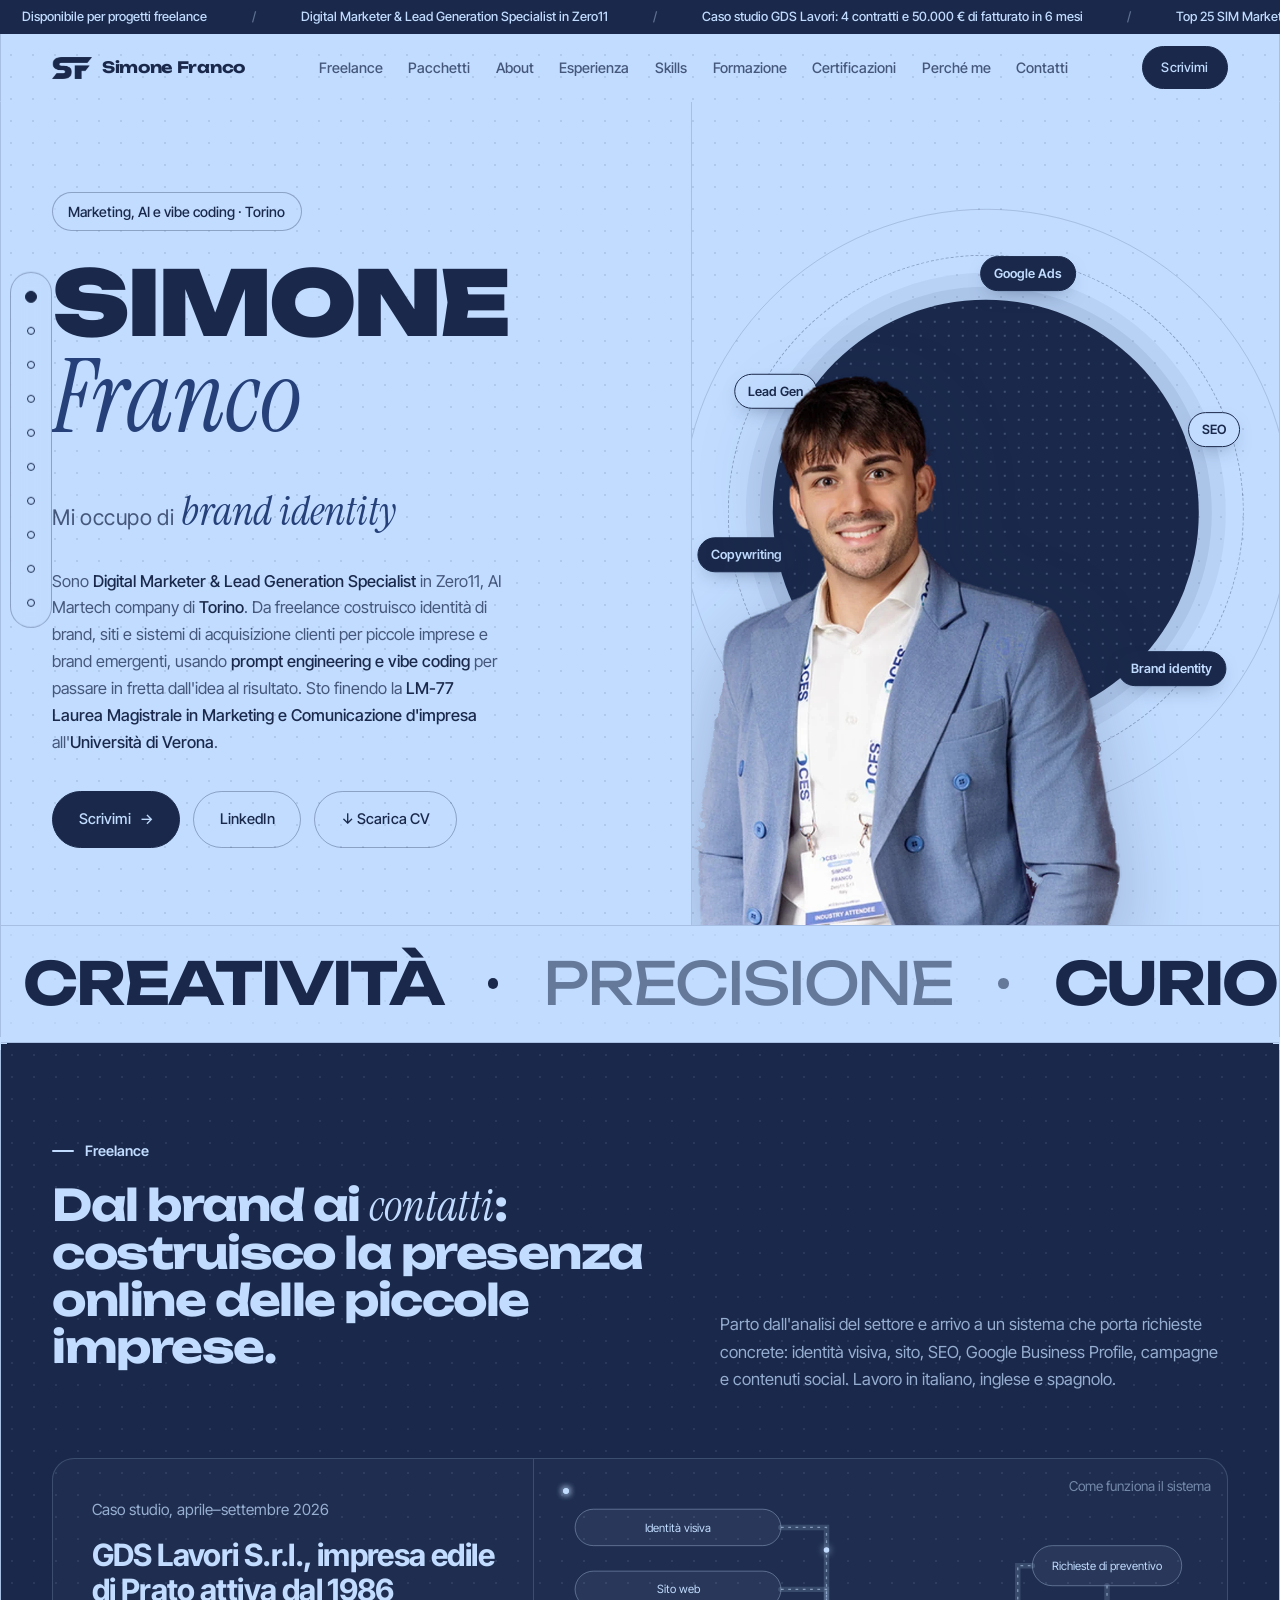
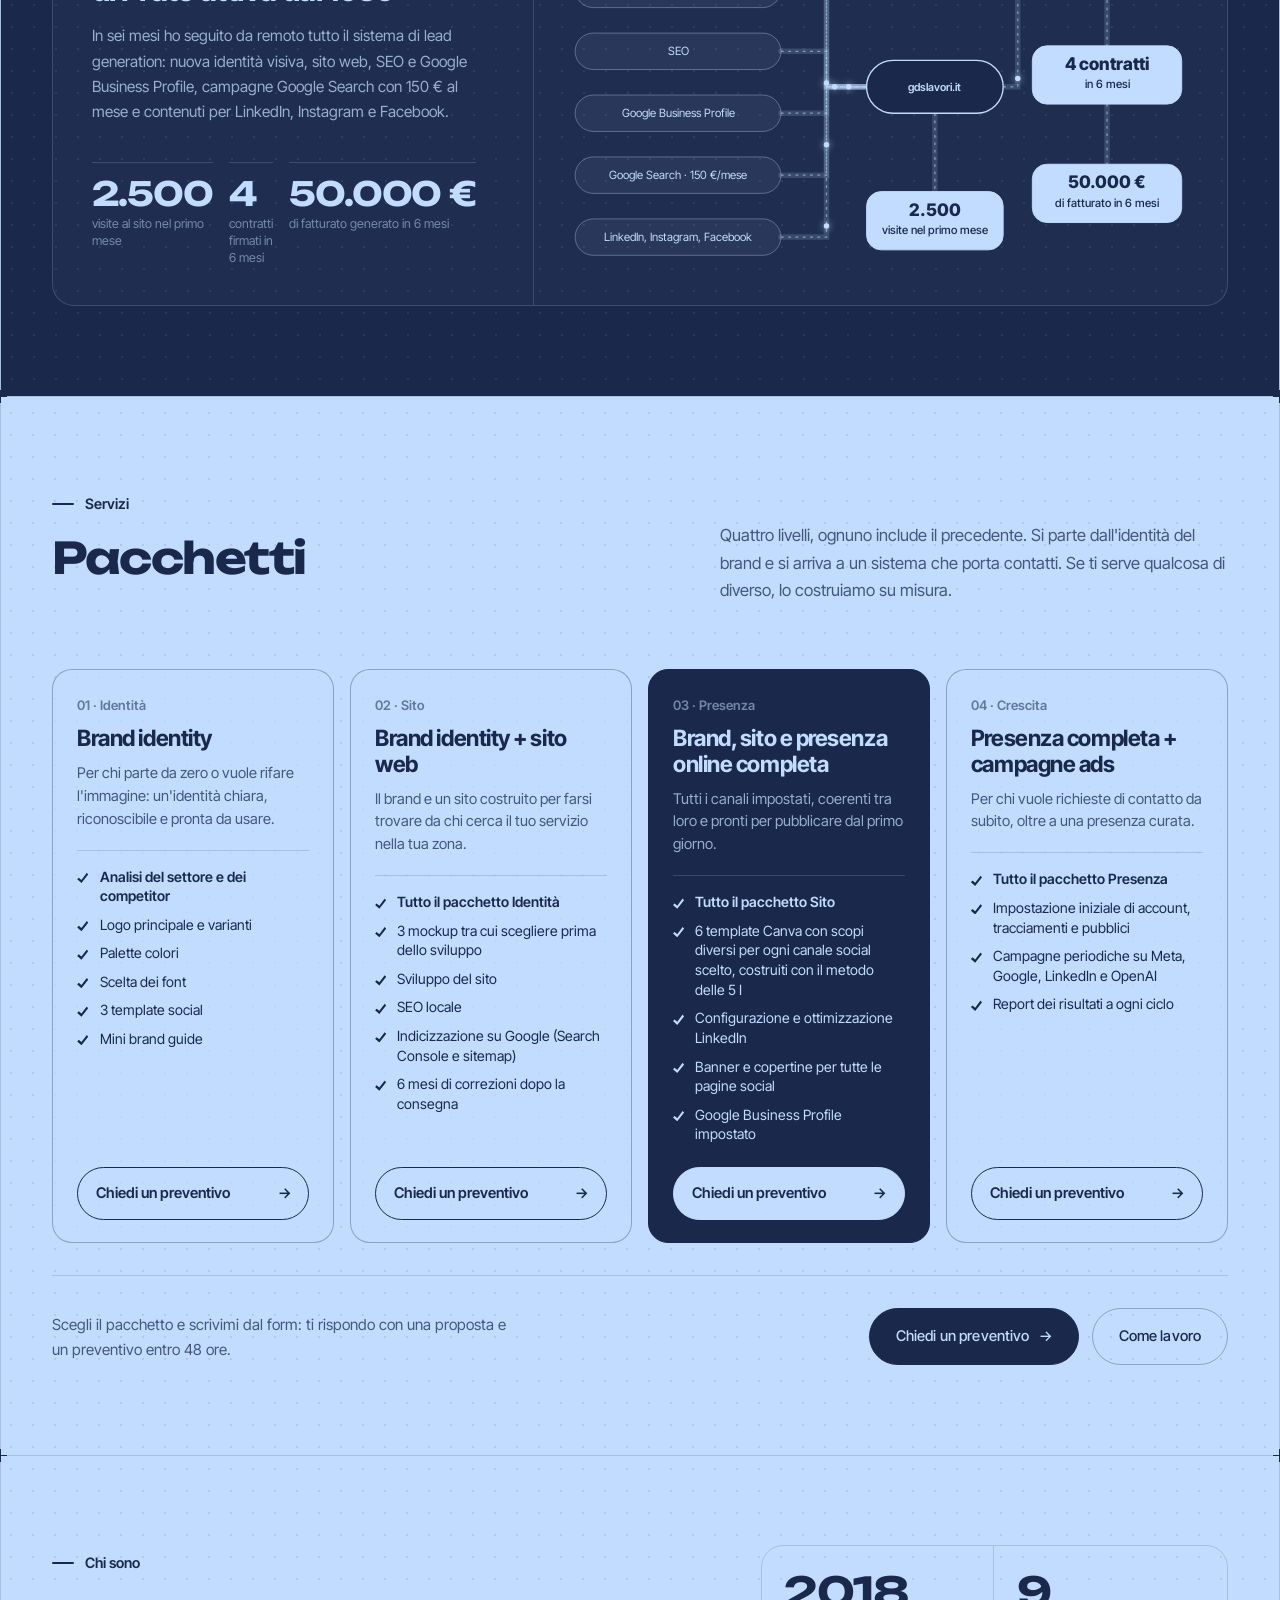
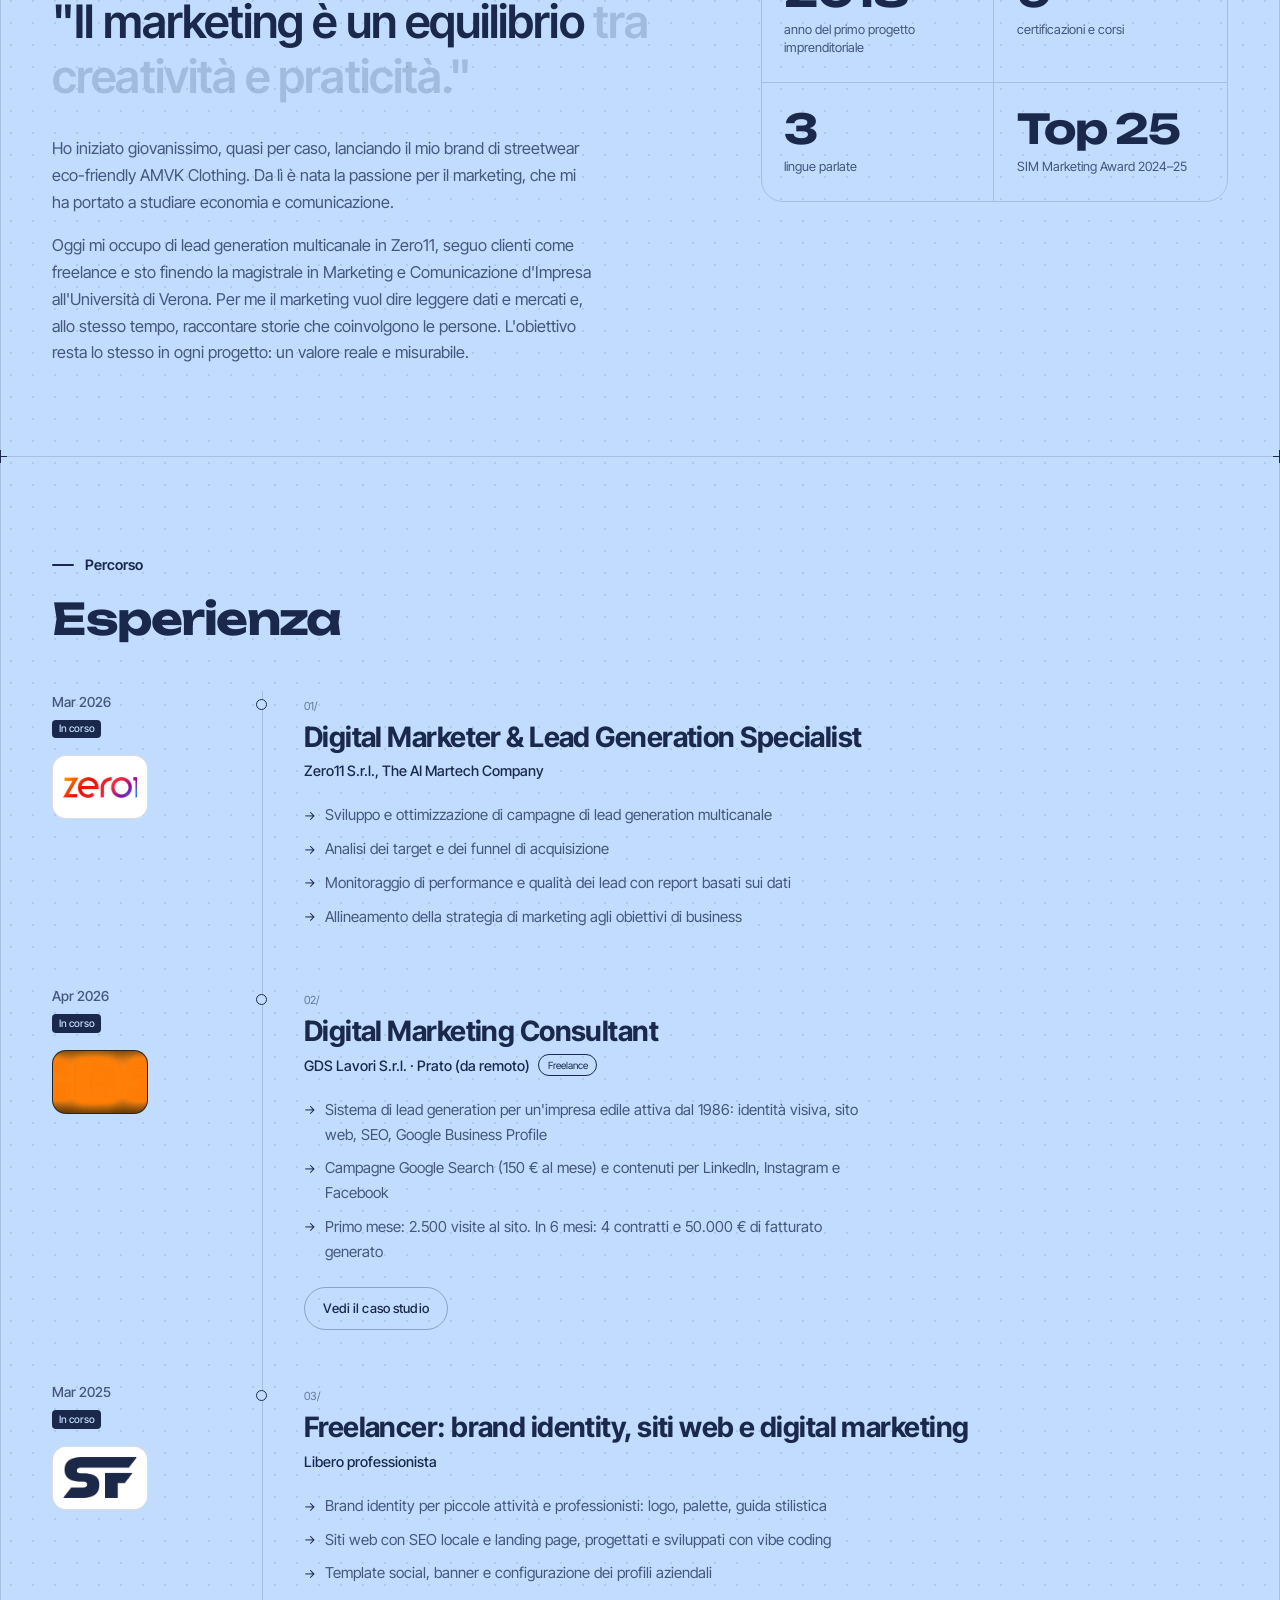
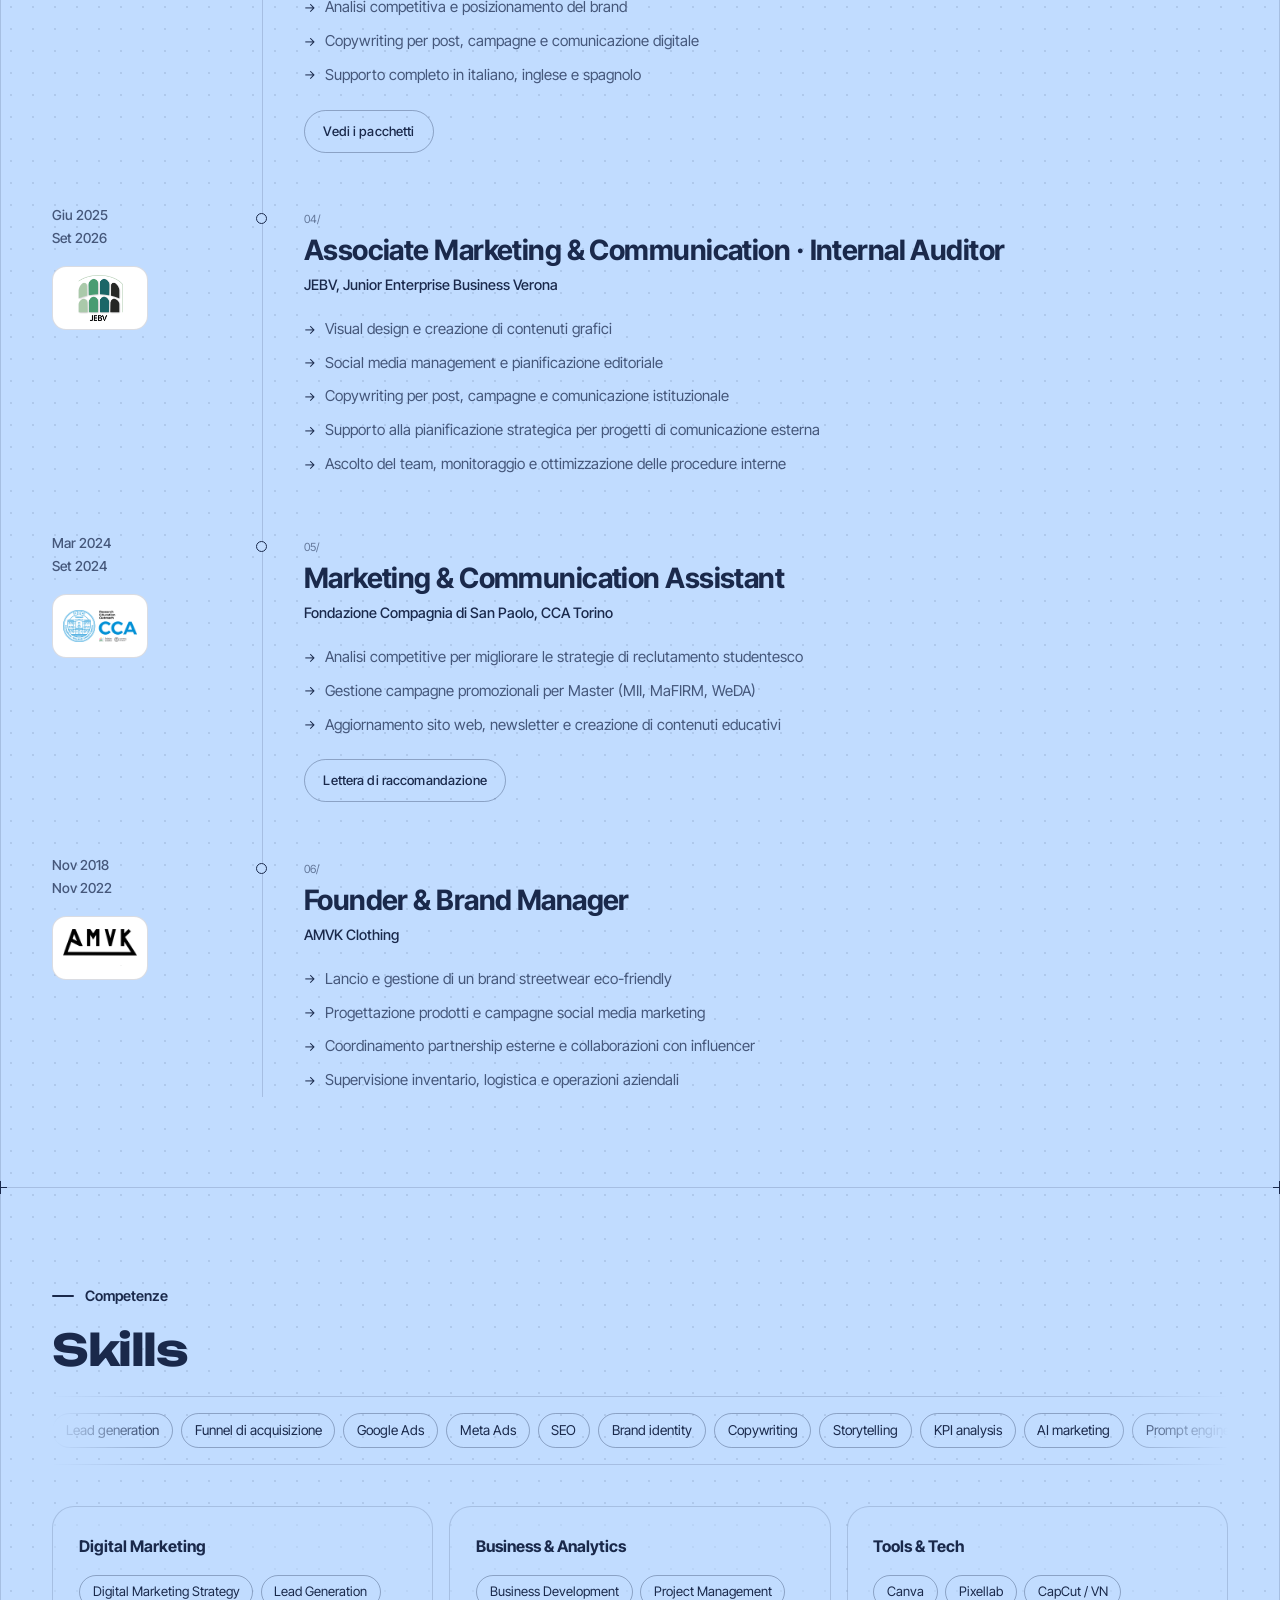
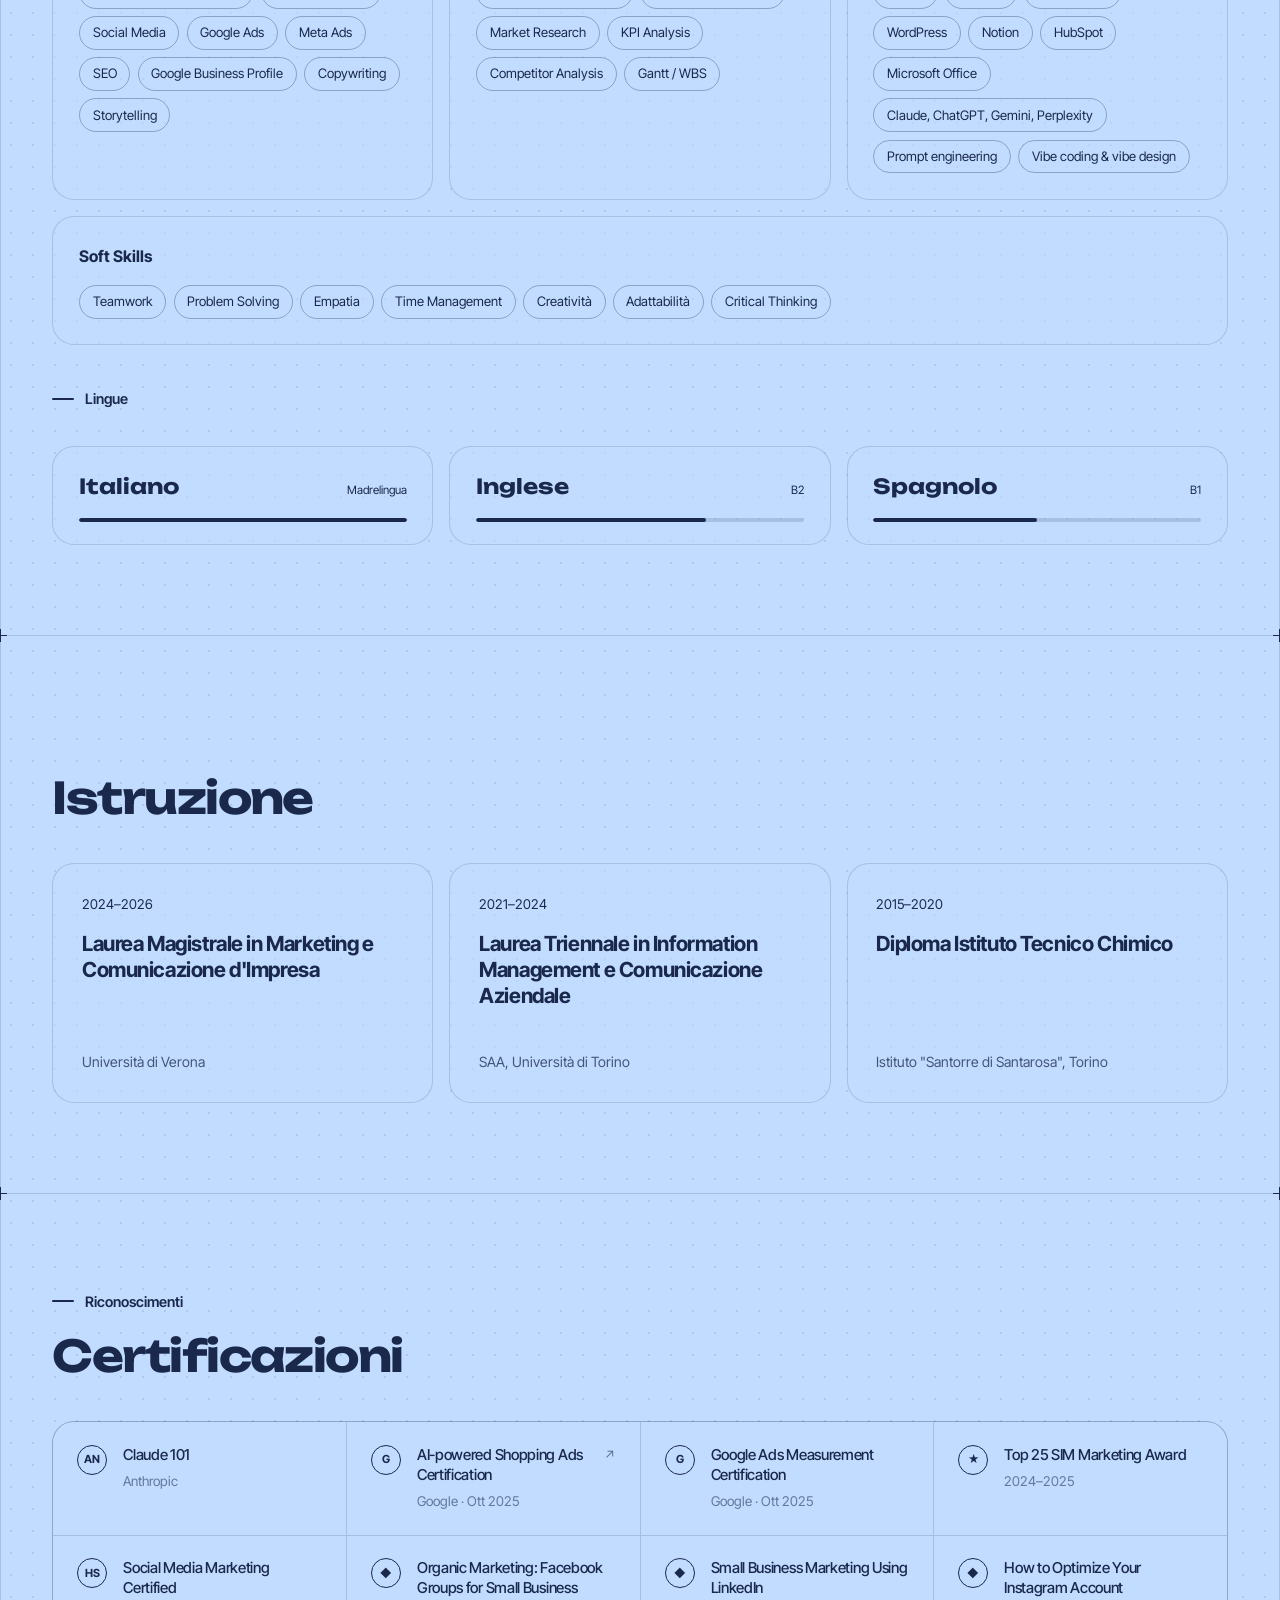
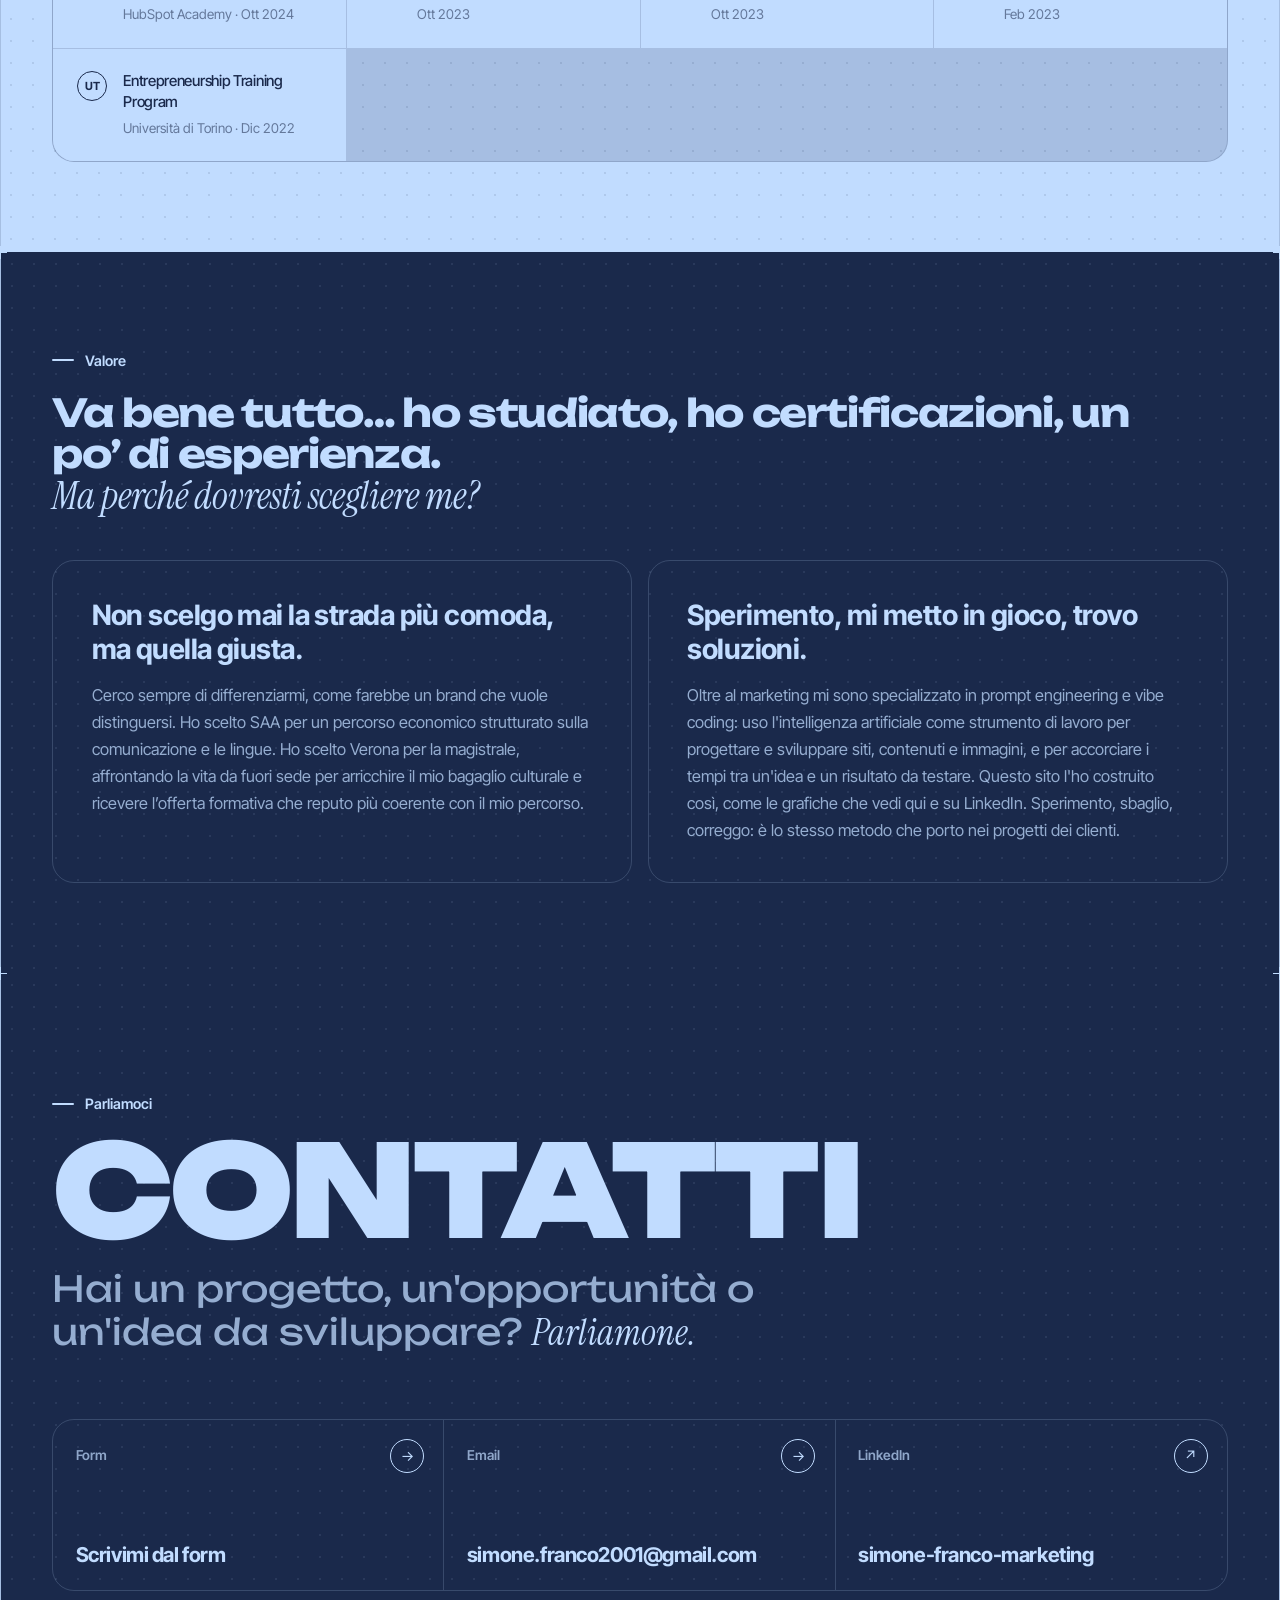
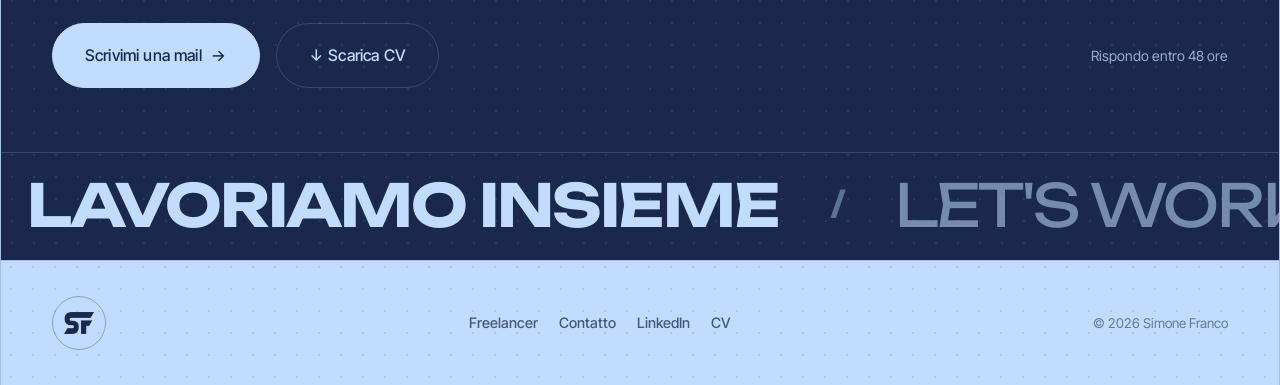
==== commit 0379fa77: "Loghi nel Percorso e font dei reel (Unbounded, Inter Tight, Instrument Serif) Co-Authored-By: Claude" ====
--- a/index.html
+++ b/index.html
@@ -81,10 +81,10 @@
 
   <link rel="preconnect" href="https://fonts.googleapis.com">
   <link rel="preconnect" href="https://fonts.gstatic.com" crossorigin>
-  <link href="https://fonts.googleapis.com/css2?family=Schibsted+Grotesk:ital,wght@0,400..900;1,400..900&display=swap" rel="stylesheet">
+  <link href="https://fonts.googleapis.com/css2?family=Unbounded:wght@500;700;900&family=Inter+Tight:ital,wght@0,400;0,500;0,600;0,700;1,400&family=Instrument+Serif:ital@0;1&display=swap" rel="stylesheet">
   <link rel="preload" as="image" href="assets/img/simone-franco-ces-v2.webp" type="image/webp" fetchpriority="high">
-  <link rel="stylesheet" href="assets/css/site.css?v=20261117">
-  <script src="assets/js/site.js?v=20261117" defer></script>
+  <link rel="stylesheet" href="assets/css/site.css?v=20261117b">
+  <script src="assets/js/site.js?v=20261117b" defer></script>
 </head>
 <body>
   <a class="skip-link" href="#main">Vai al contenuto</a>
@@ -302,7 +302,8 @@
           <span class="line-fill" aria-hidden="true"></span>
 
           <article class="job reveal">
-            <div class="job-meta"><p class="job-date">Mar 2026<br><span class="now">In corso</span></p></div>
+            <div class="job-meta"><p class="job-date">Mar 2026<br><span class="now">In corso</span></p>
+              <img src="assets/img/logo-zero11-v2.webp" alt="Zero11" class="job-logo" width="96" height="64" loading="lazy"></div>
             <div class="job-body">
               <span class="job-idx">01/</span>
               <h3>Digital Marketer &amp; Lead Generation Specialist</h3>
@@ -317,7 +318,8 @@
           </article>
 
           <article class="job reveal">
-            <div class="job-meta"><p class="job-date">Apr 2026<br><span class="now">In corso</span></p></div>
+            <div class="job-meta"><p class="job-date">Apr 2026<br><span class="now">In corso</span></p>
+              <img src="assets/img/logo-gds-v2.webp" alt="GDS Lavori" class="job-logo tile" width="96" height="64" loading="lazy"></div>
             <div class="job-body">
               <span class="job-idx">02/</span>
               <h3>Digital Marketing Consultant</h3>
@@ -332,7 +334,8 @@
           </article>
 
           <article class="job reveal">
-            <div class="job-meta"><p class="job-date">Mar 2025<br><span class="now">In corso</span></p></div>
+            <div class="job-meta"><p class="job-date">Mar 2025<br><span class="now">In corso</span></p>
+              <img src="assets/img/logo-sf-v2.webp" alt="Simone Franco" class="job-logo" width="96" height="64" loading="lazy"></div>
             <div class="job-body">
               <span class="job-idx">03/</span>
               <h3>Freelancer: brand identity, siti web e digital marketing</h3>
@@ -352,7 +355,7 @@
           <article class="job reveal">
             <div class="job-meta">
               <p class="job-date">Giu 2025<br>Set 2026</p>
-              <img src="assets/img/logo-jebv.webp" alt="JEBV" class="job-logo" width="64" height="64" loading="lazy">
+              <img src="assets/img/logo-jebv-v2.webp" alt="JEBV" class="job-logo" width="96" height="64" loading="lazy">
             </div>
             <div class="job-body">
               <span class="job-idx">04/</span>
@@ -371,7 +374,7 @@
           <article class="job reveal">
             <div class="job-meta">
               <p class="job-date">Mar 2024<br>Set 2024</p>
-              <img src="assets/img/logo-cca.webp" alt="CCA" class="job-logo" width="64" height="64" loading="lazy">
+              <img src="assets/img/logo-cca-v2.webp" alt="CCA" class="job-logo" width="96" height="64" loading="lazy">
             </div>
             <div class="job-body">
               <span class="job-idx">05/</span>
@@ -389,7 +392,7 @@
           <article class="job reveal">
             <div class="job-meta">
               <p class="job-date">Nov 2018<br>Nov 2022</p>
-              <img src="assets/img/logo-amvk.webp" alt="AMVK" class="job-logo" width="64" height="64" loading="lazy">
+              <img src="assets/img/logo-amvk-v2.webp" alt="AMVK" class="job-logo" width="96" height="64" loading="lazy">
             </div>
             <div class="job-body">
               <span class="job-idx">06/</span>
--- a/assets/css/site.css
+++ b/assets/css/site.css
@@ -730,3 +730,47 @@
 .case-stats b { font-size: clamp(1.6rem, 2.6vw, 2.3rem); white-space: nowrap; font-weight: 800; letter-spacing: -.02em; }
 @media (max-width: 720px) { .case-stats { grid-template-columns: 1fr 1fr; } .case-stats div:last-child { grid-column: 1 / -1; } }
 .footer .logo-spin { animation: none; }
+
+
+/* ==========================================================
+   Font dei reel: Unbounded (titoli), Inter Tight (testo), Instrument Serif corsivo (accento)
+   ========================================================== */
+:root {
+  --display: 'Unbounded', 'Arial Black', sans-serif;
+  --sans: 'Inter Tight', 'Helvetica Neue', Arial, sans-serif;
+  --serif: 'Unbounded', 'Arial Black', sans-serif;
+  --mono: 'Inter Tight', 'Helvetica Neue', Arial, sans-serif;
+  --accent-font: 'Instrument Serif', Georgia, serif;
+}
+body { font-family: var(--sans); }
+.title, .hero h1, .page-hero h1, .contact-page h1, .cta-head, .cert-page h1, .e404 b,
+.band .item, .cta-marquee span, .case-stats b, .stat b, .brand span {
+  font-family: var(--display); letter-spacing: -.035em;
+}
+.hero h1, .page-hero h1, .cta-head, .contact-page h1 { text-transform: uppercase; font-weight: 900; }
+.hero h1 { font-size: clamp(2.8rem, 7vw, 6.2rem); line-height: .95; }
+.page-hero h1 { font-size: clamp(2.6rem, 6.6vw, 5.8rem); line-height: .98; }
+.cta-head { font-size: clamp(3rem, 10vw, 8.6rem); }
+.contact-page h1 { font-size: clamp(2.2rem, 4.8vw, 4rem); }
+.title { font-weight: 700; font-size: clamp(1.7rem, 3.4vw, 2.9rem); line-height: 1.08; }
+.why-title { font-size: clamp(1.6rem, 3vw, 2.5rem); }
+.band .item, .cta-marquee span { text-transform: uppercase; font-weight: 700; font-size: clamp(1.8rem, 4.6vw, 3.8rem); }
+.brand span { font-weight: 700; font-size: .98rem; letter-spacing: -.02em; }
+.stat b, .case-stats b { font-weight: 700; }
+.stat b { font-size: clamp(1.8rem, 3.2vw, 2.6rem); }
+/* parola chiave in serif corsivo, come nei reel */
+.title em, .hero h1 em, .page-hero h1 em, .contact-page h1 em, .cta-sub em, .quote em, .rotator .word {
+  font-family: var(--accent-font); font-style: italic; font-weight: 400; letter-spacing: 0; text-transform: none;
+}
+.hero h1 em, .page-hero h1 em { font-size: 1.12em; }
+.title em, .hero h1 em, .page-hero h1 em, .contact-page h1 em { color: #26407a; }
+.is-dark .title em, .is-dark .cta-sub em { color: var(--sky); }
+.rotator .word { font-size: 1.35em; color: #26407a; }
+.quote { font-family: var(--sans); font-weight: 600; }
+h3, .job h3, .case h3, .why-card h3, .edu-card h3, .pillar h3, .step h3, .pack h3, .ch-v { font-family: var(--sans); font-weight: 700; letter-spacing: -.02em; }
+.flow .node text, .flow .node.key text.big, .flow .node.hub text { font-family: var(--sans); }
+
+/* loghi del Percorso su tessera chiara, leggibili */
+.job-logo { width: 96px; height: 64px; object-fit: contain; background: #fff; border: 1px solid var(--line); border-radius: 14px; padding: 8px 10px; margin-top: 1rem; }
+.job-logo.tile { object-fit: cover; padding: 0; background: #2b2418; }
+@media (max-width: 720px) { .job-logo { width: 72px; height: 48px; margin-top: 0; padding: 6px 8px; } }
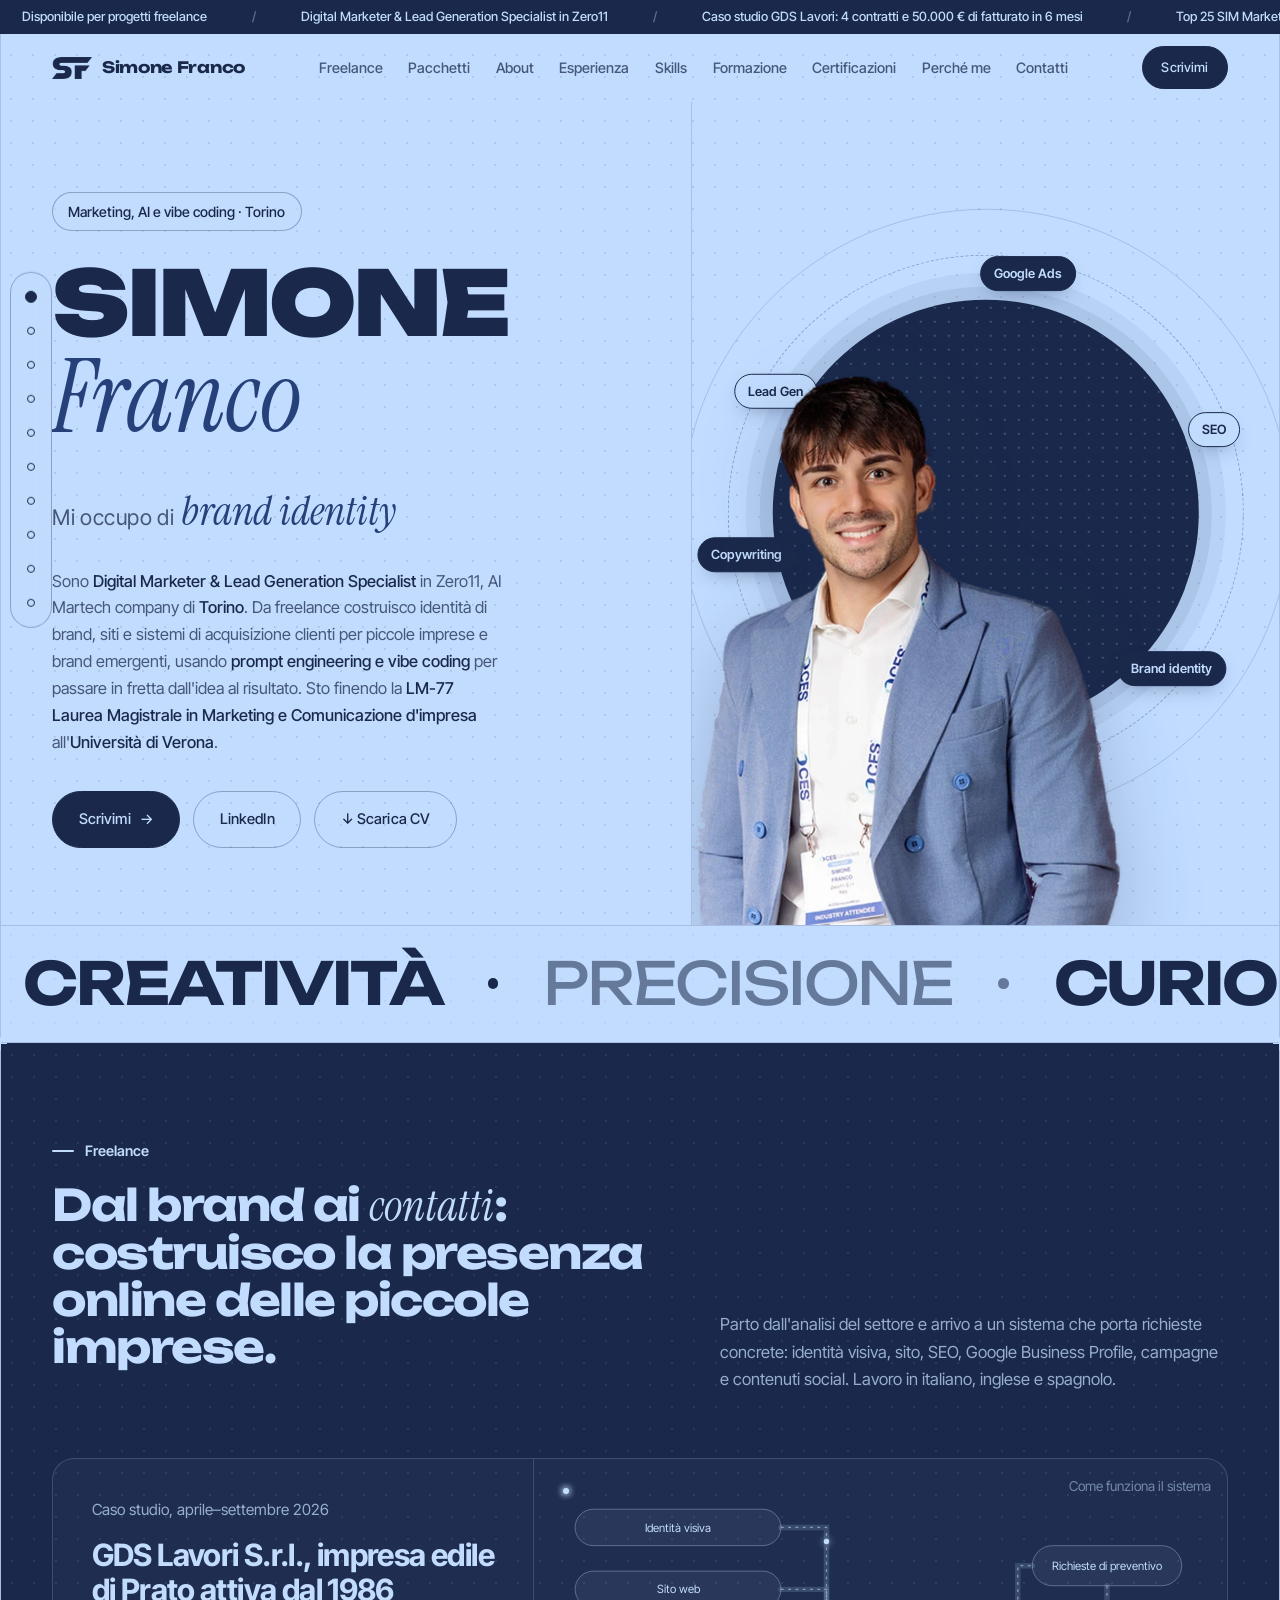
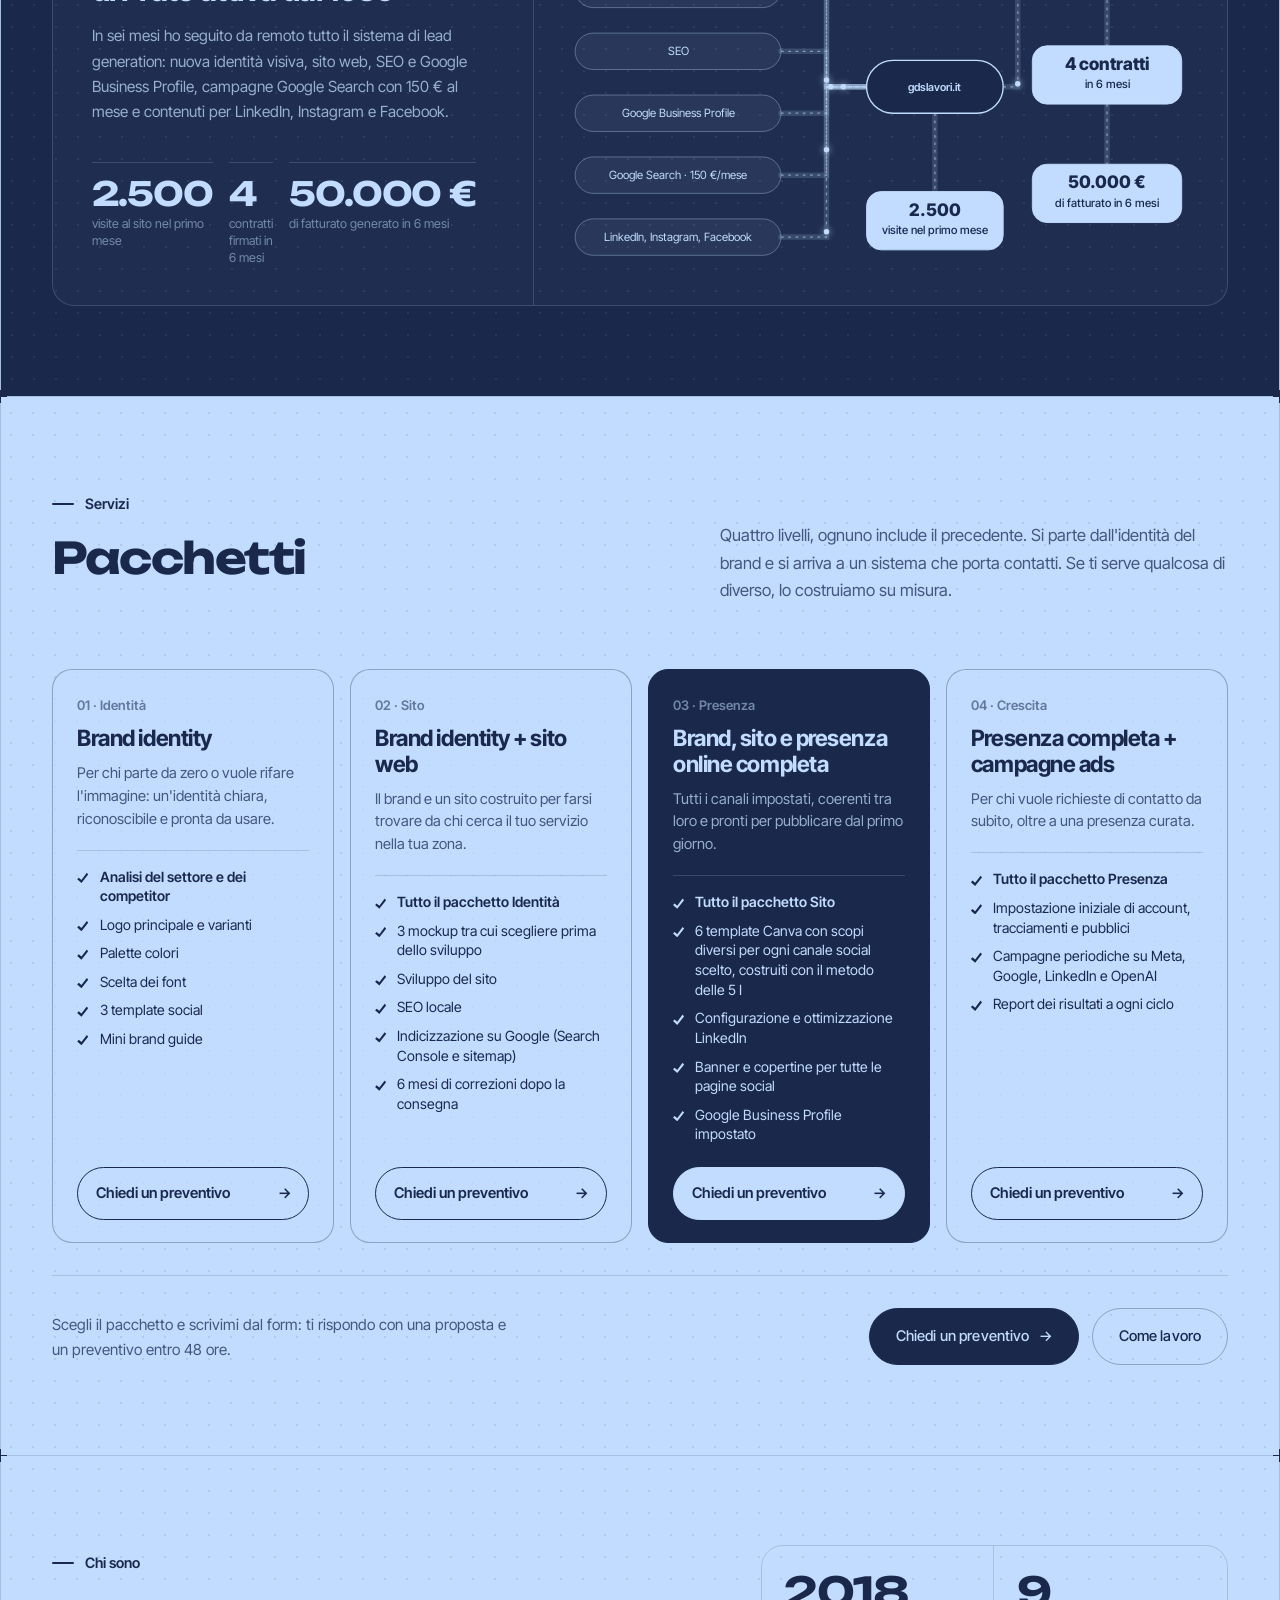
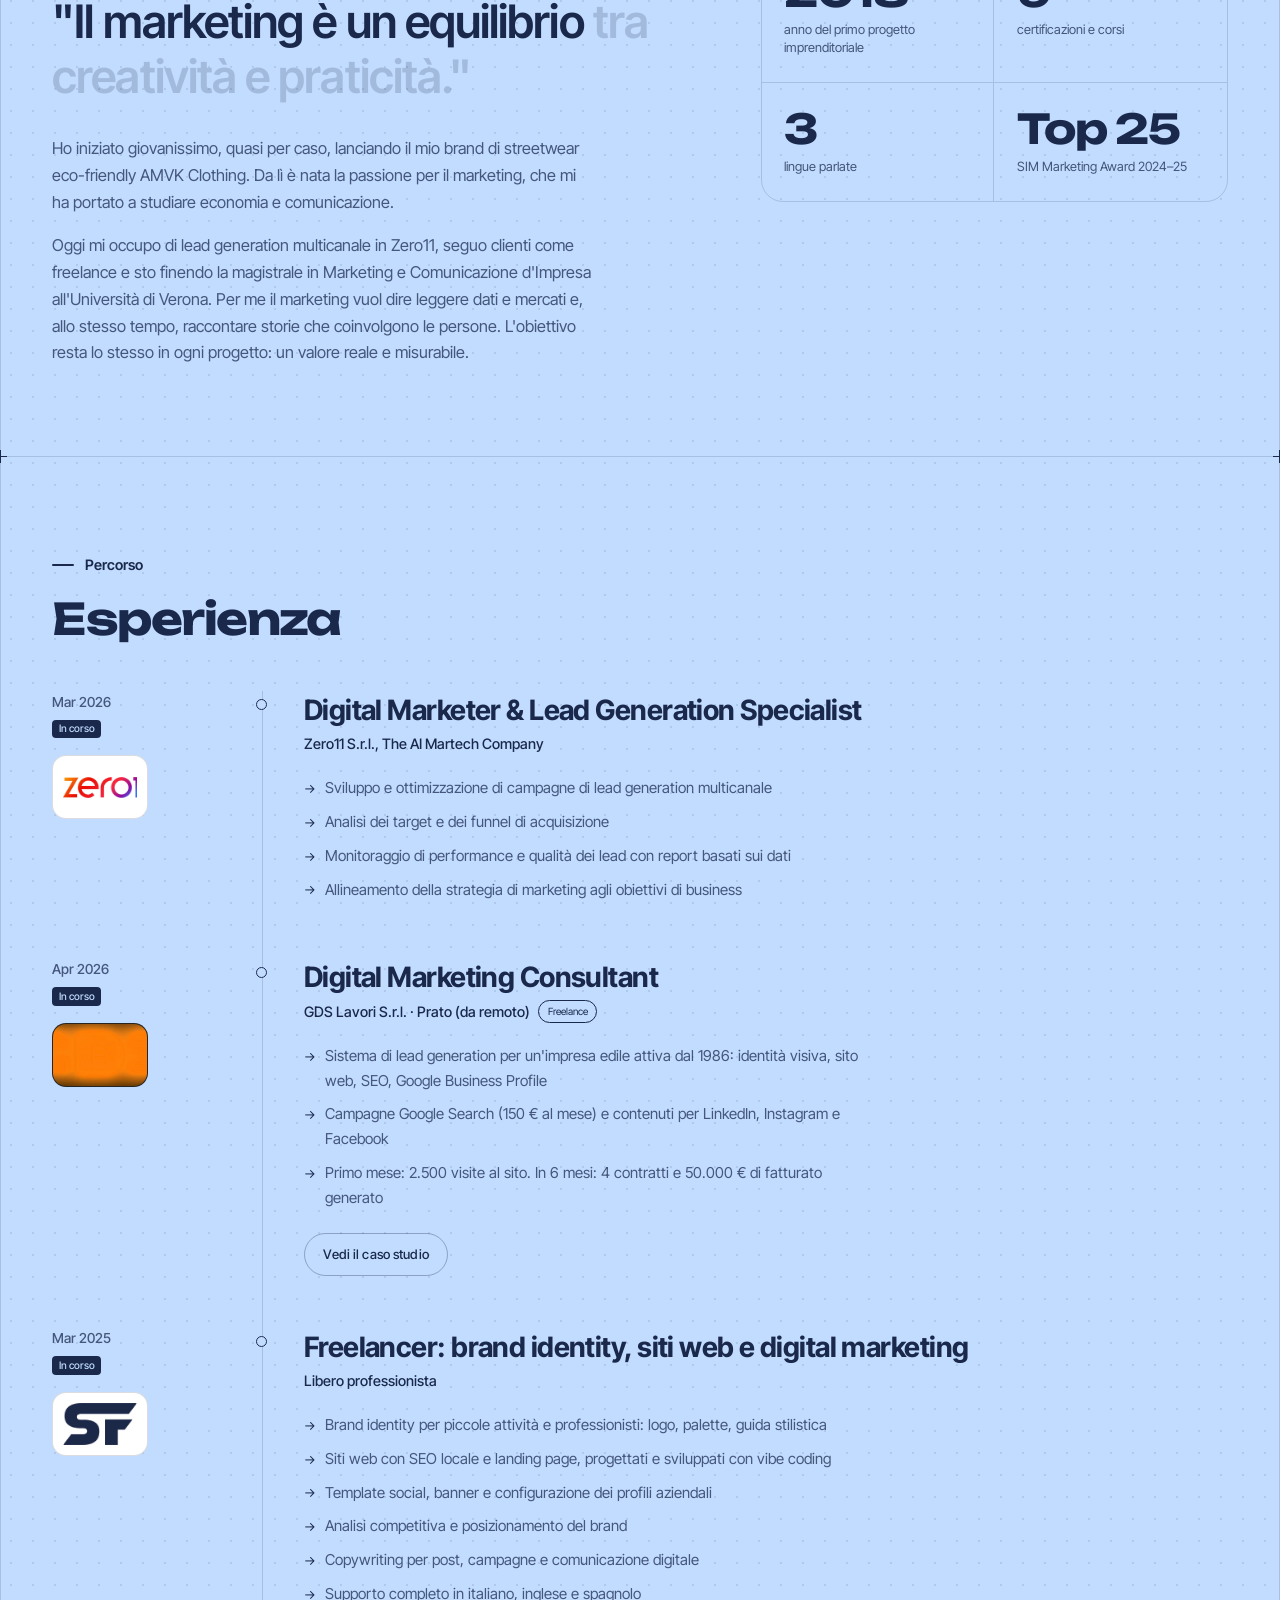
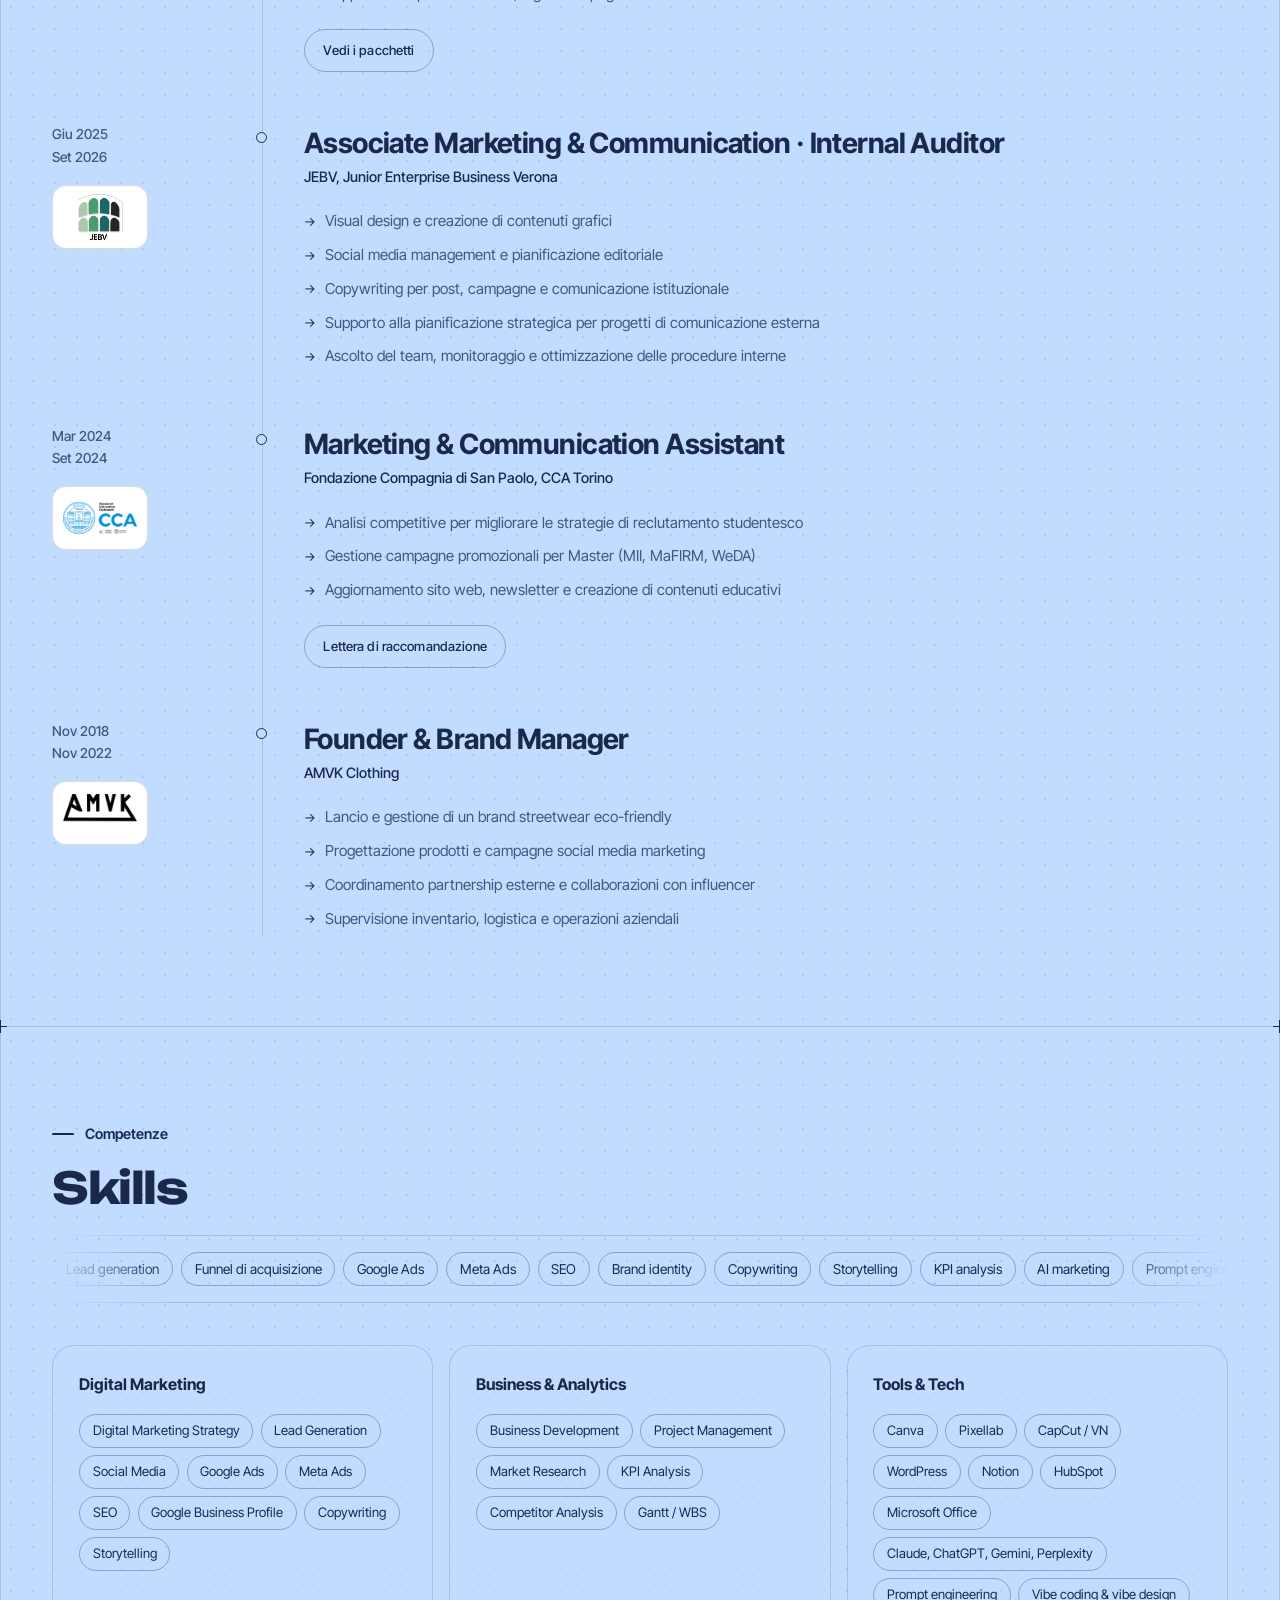
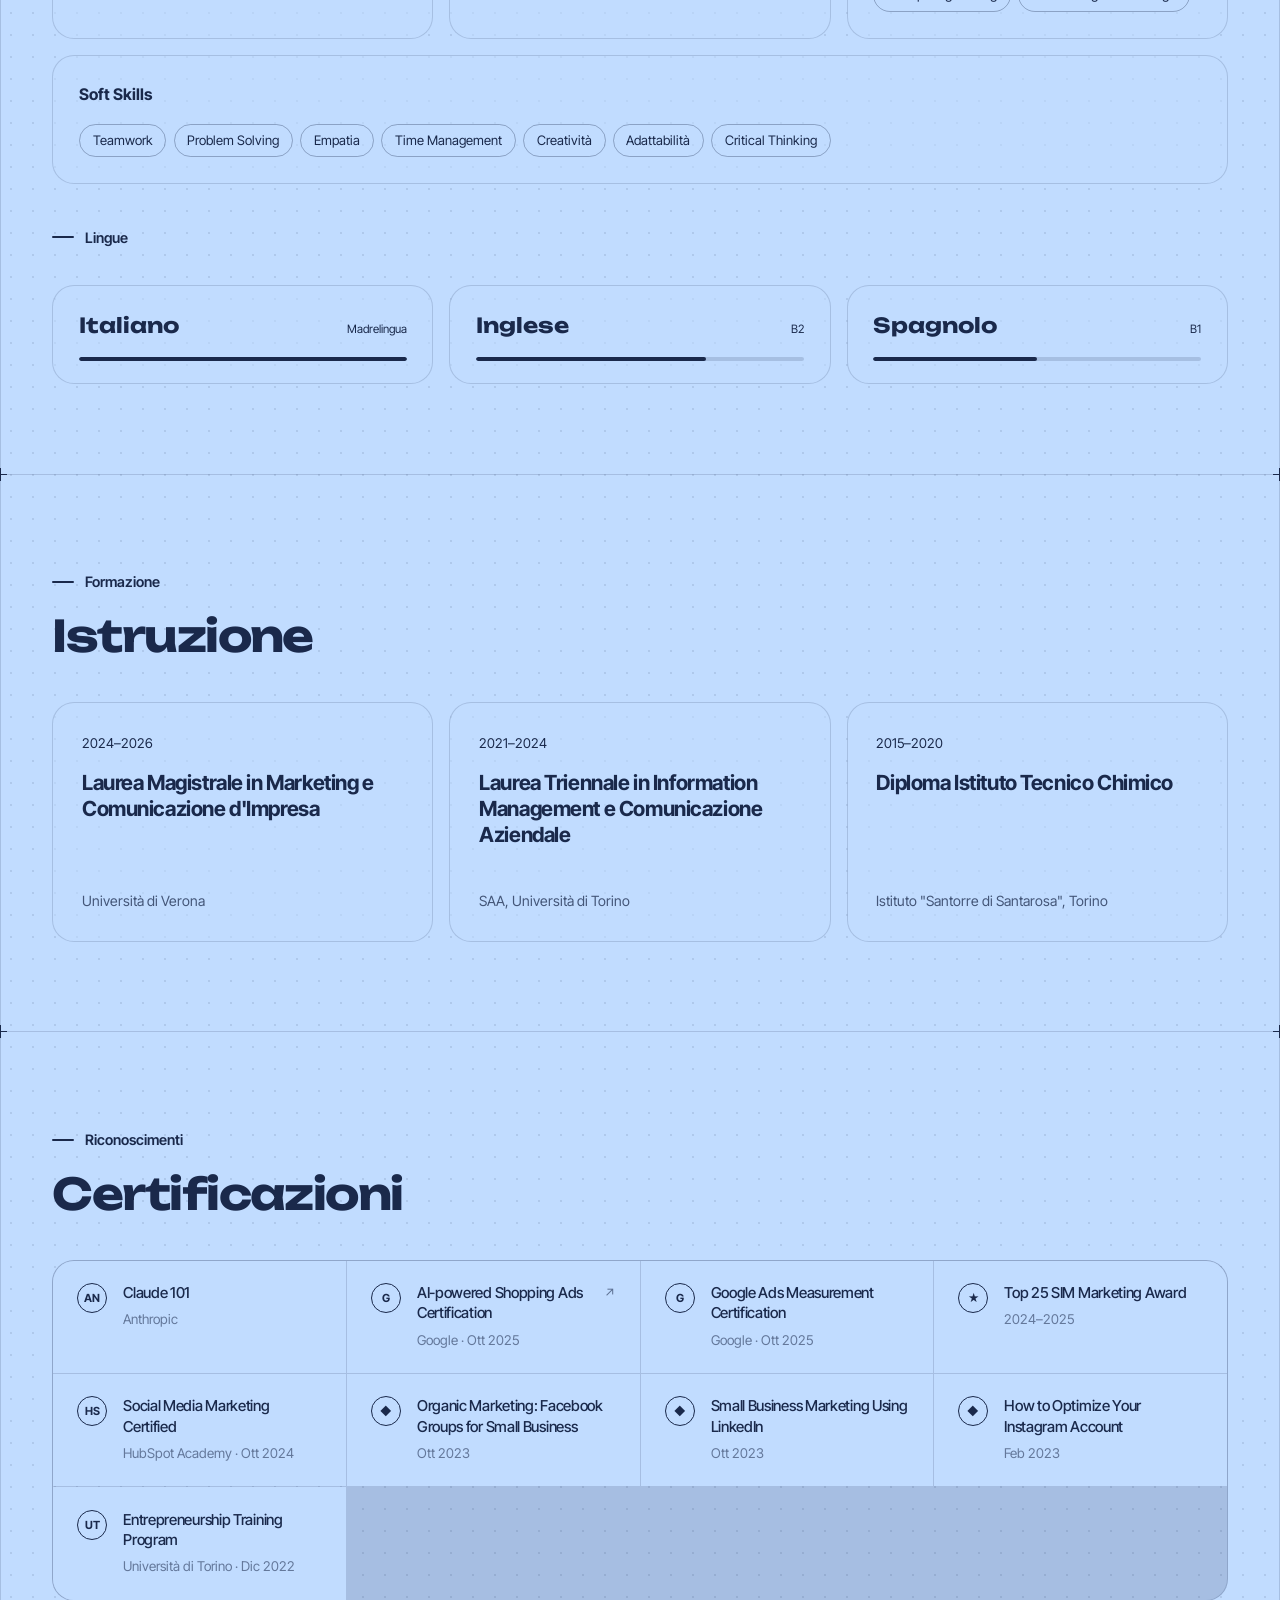
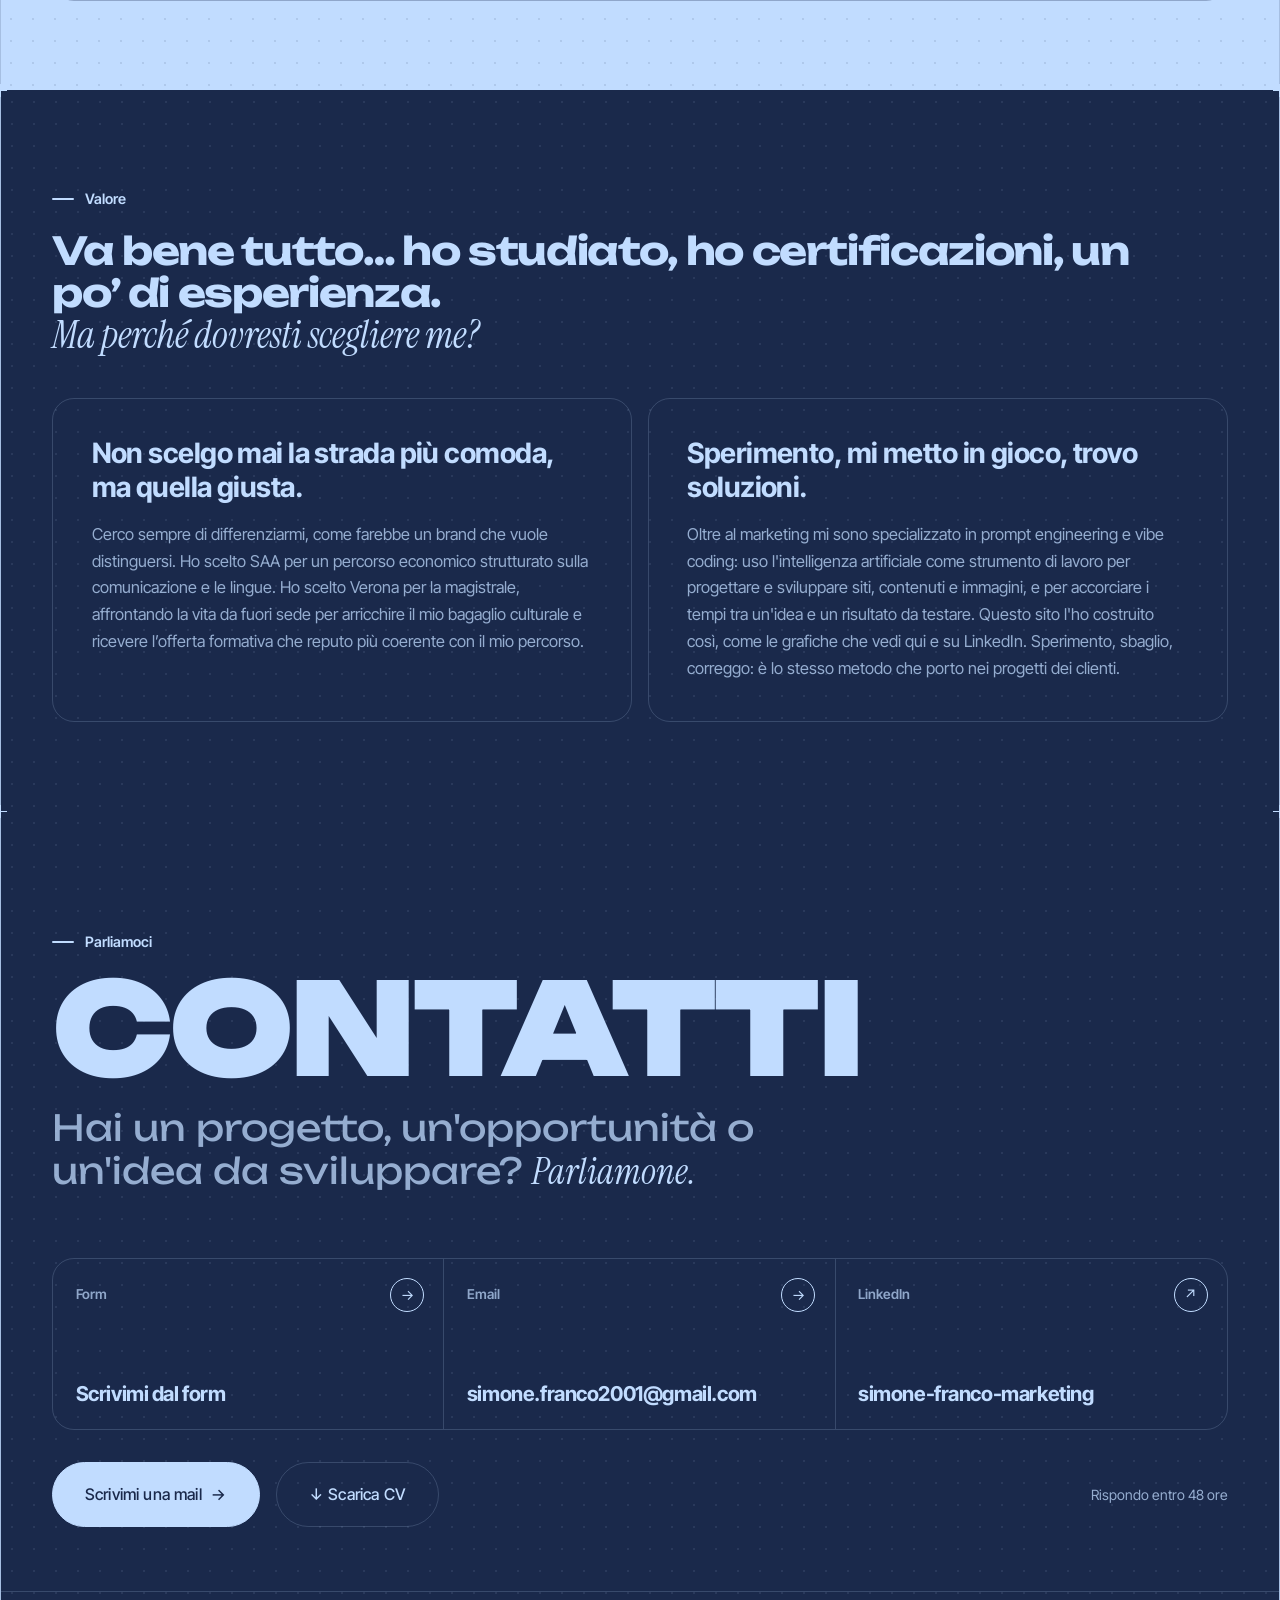
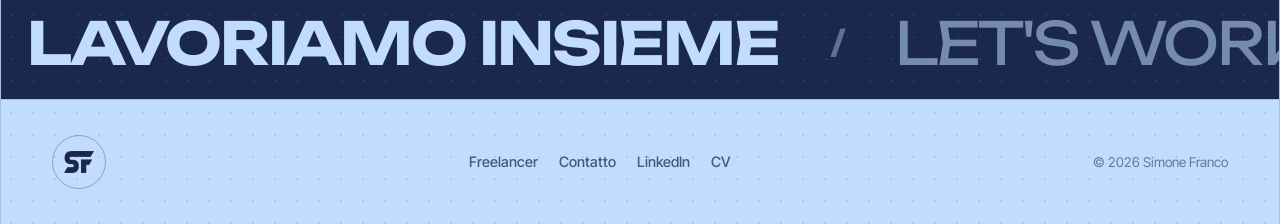
==== commit f4d6e5b0: "Tolte le numerazioni sopra le esperienze Co-Authored-By: Claude Opus 5.5 <noreply@anthropic.com> Cla" ====
--- a/index.html
+++ b/index.html
@@ -305,7 +305,6 @@
             <div class="job-meta"><p class="job-date">Mar 2026<br><span class="now">In corso</span></p>
               <img src="assets/img/logo-zero11-v2.webp" alt="Zero11" class="job-logo" width="96" height="64" loading="lazy"></div>
             <div class="job-body">
-              <span class="job-idx">01/</span>
               <h3>Digital Marketer &amp; Lead Generation Specialist</h3>
               <p class="company">Zero11 S.r.l., The AI Martech Company</p>
               <ul>
@@ -321,7 +320,6 @@
             <div class="job-meta"><p class="job-date">Apr 2026<br><span class="now">In corso</span></p>
               <img src="assets/img/logo-gds-v2.webp" alt="GDS Lavori" class="job-logo tile" width="96" height="64" loading="lazy"></div>
             <div class="job-body">
-              <span class="job-idx">02/</span>
               <h3>Digital Marketing Consultant</h3>
               <p class="company">GDS Lavori S.r.l. · Prato (da remoto) <span class="pill">Freelance</span></p>
               <ul>
@@ -337,7 +335,6 @@
             <div class="job-meta"><p class="job-date">Mar 2025<br><span class="now">In corso</span></p>
               <img src="assets/img/logo-sf-v2.webp" alt="Simone Franco" class="job-logo" width="96" height="64" loading="lazy"></div>
             <div class="job-body">
-              <span class="job-idx">03/</span>
               <h3>Freelancer: brand identity, siti web e digital marketing</h3>
               <p class="company">Libero professionista</p>
               <ul>
@@ -358,7 +355,6 @@
               <img src="assets/img/logo-jebv-v2.webp" alt="JEBV" class="job-logo" width="96" height="64" loading="lazy">
             </div>
             <div class="job-body">
-              <span class="job-idx">04/</span>
               <h3>Associate Marketing &amp; Communication · Internal Auditor</h3>
               <p class="company">JEBV, Junior Enterprise Business Verona</p>
               <ul>
@@ -377,7 +373,6 @@
               <img src="assets/img/logo-cca-v2.webp" alt="CCA" class="job-logo" width="96" height="64" loading="lazy">
             </div>
             <div class="job-body">
-              <span class="job-idx">05/</span>
               <h3>Marketing &amp; Communication Assistant</h3>
               <p class="company">Fondazione Compagnia di San Paolo, CCA Torino</p>
               <ul>
@@ -395,7 +390,6 @@
               <img src="assets/img/logo-amvk-v2.webp" alt="AMVK" class="job-logo" width="96" height="64" loading="lazy">
             </div>
             <div class="job-body">
-              <span class="job-idx">06/</span>
               <h3>Founder &amp; Brand Manager</h3>
               <p class="company">AMVK Clothing</p>
               <ul>
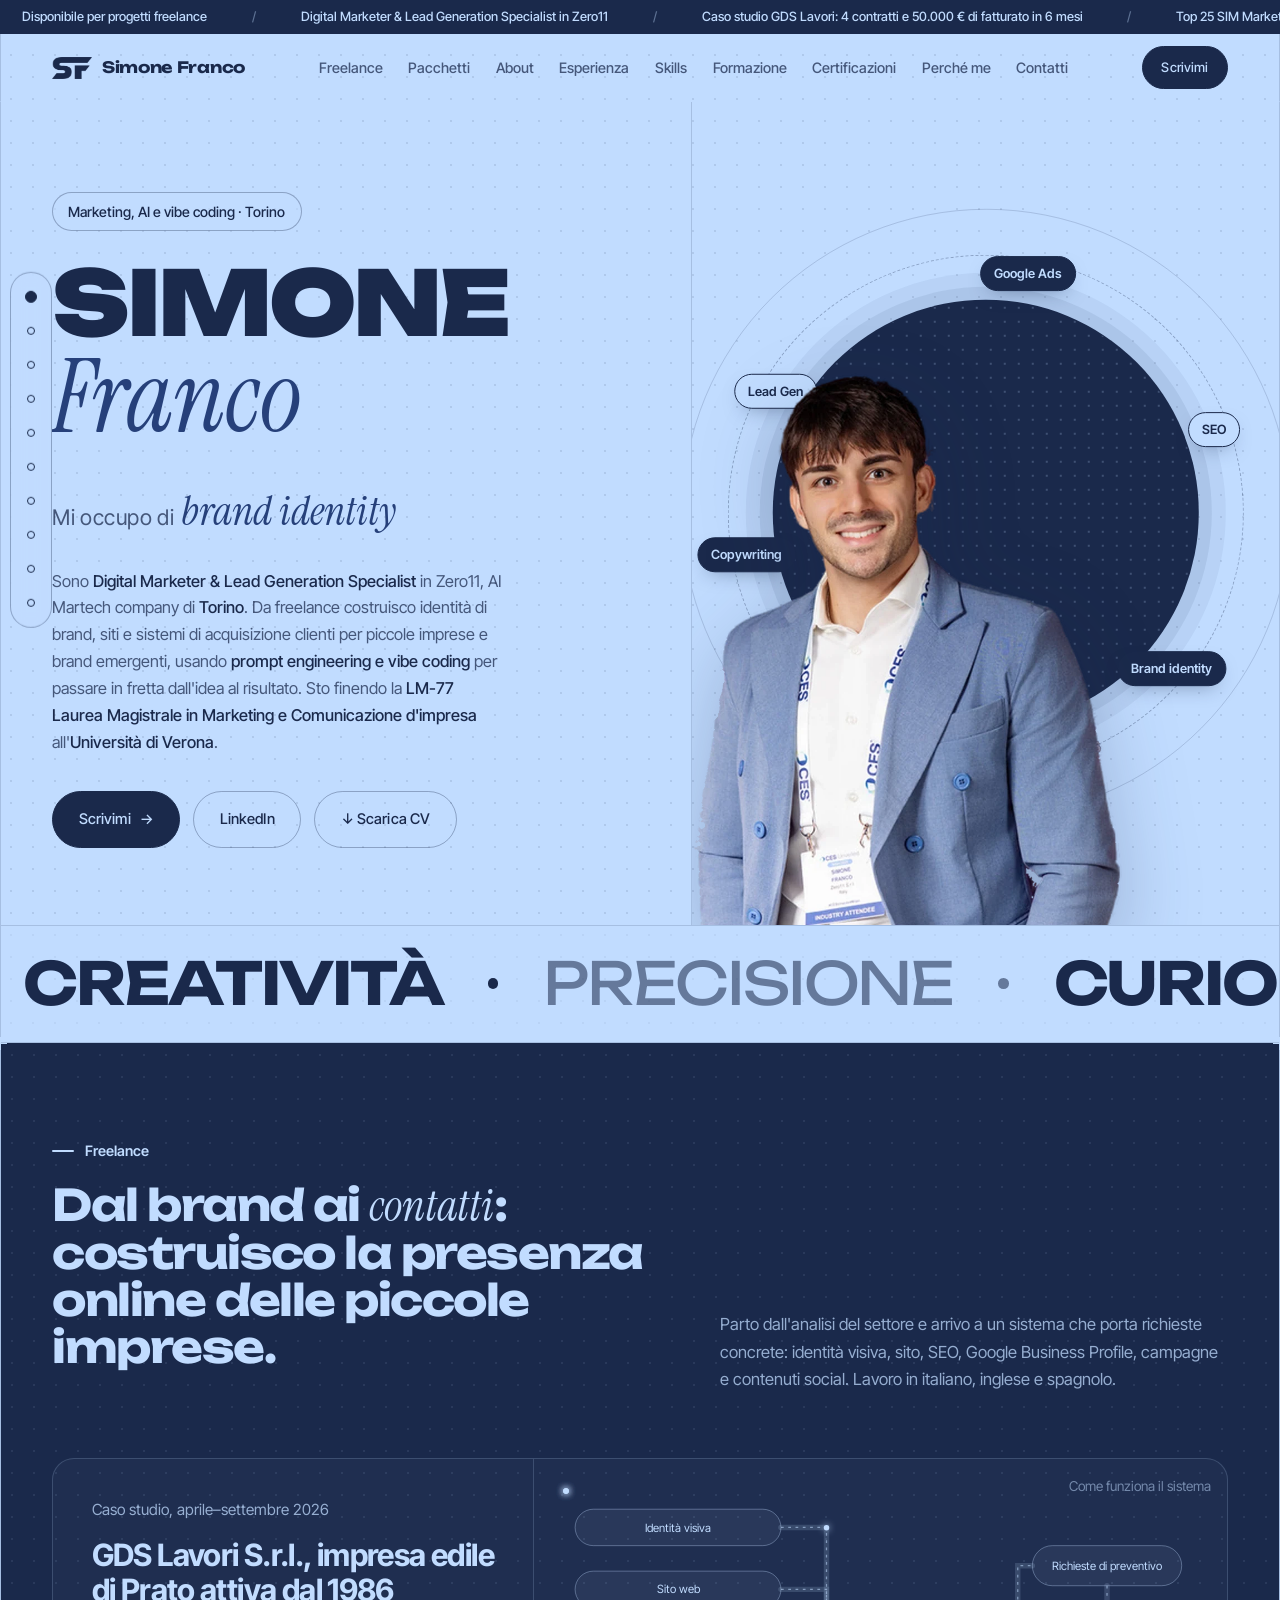
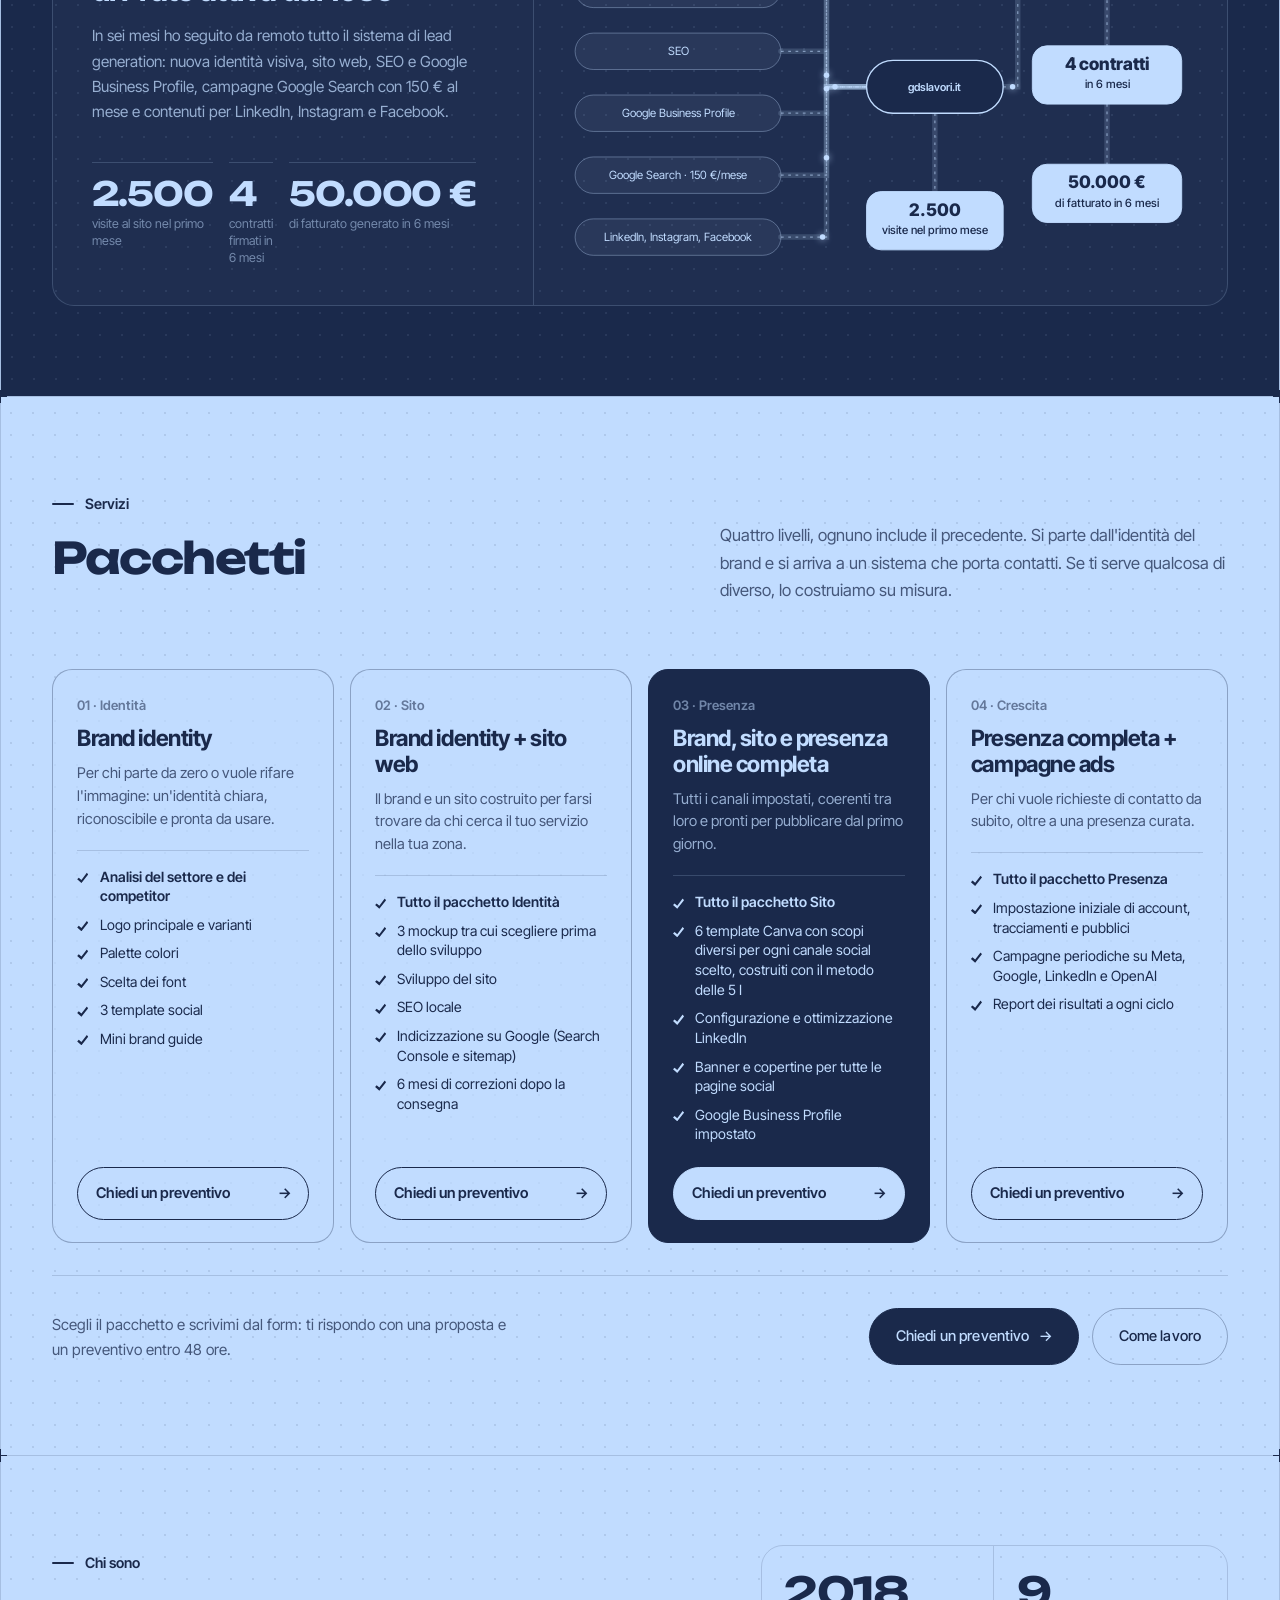
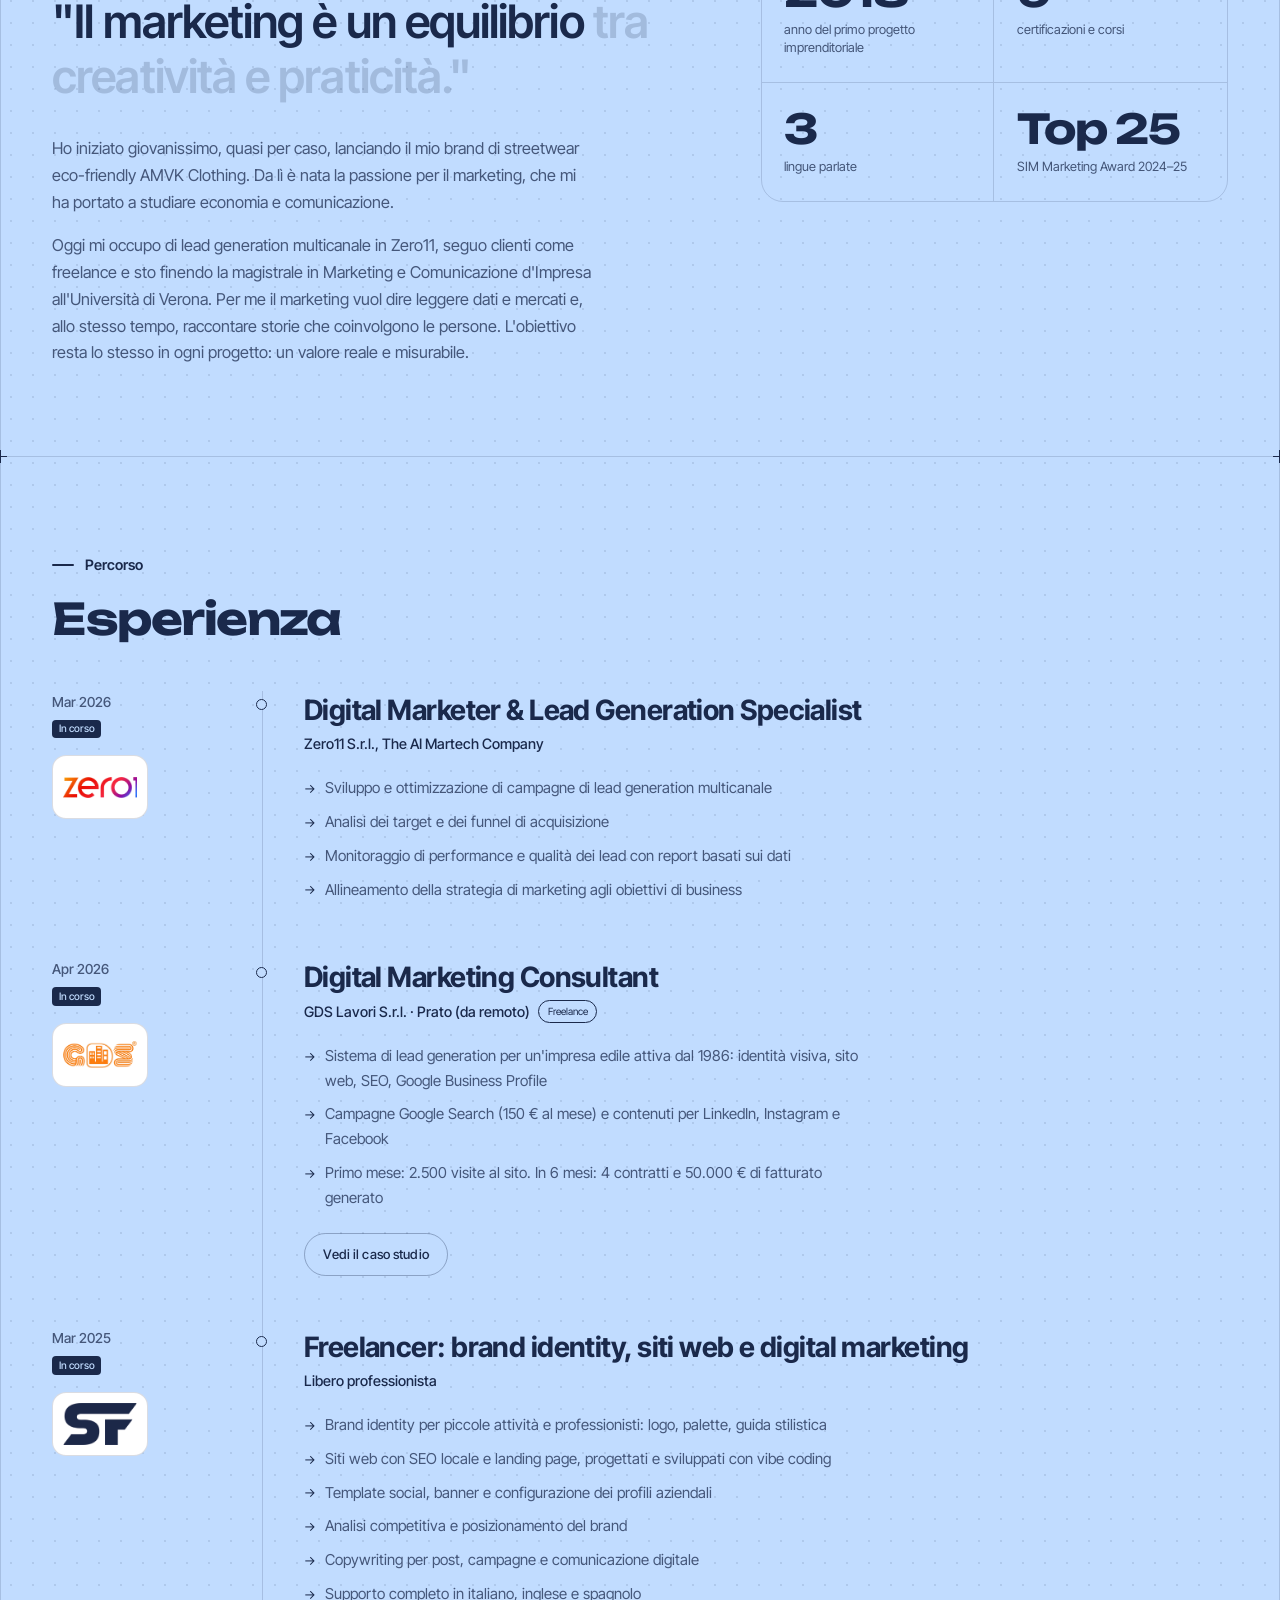
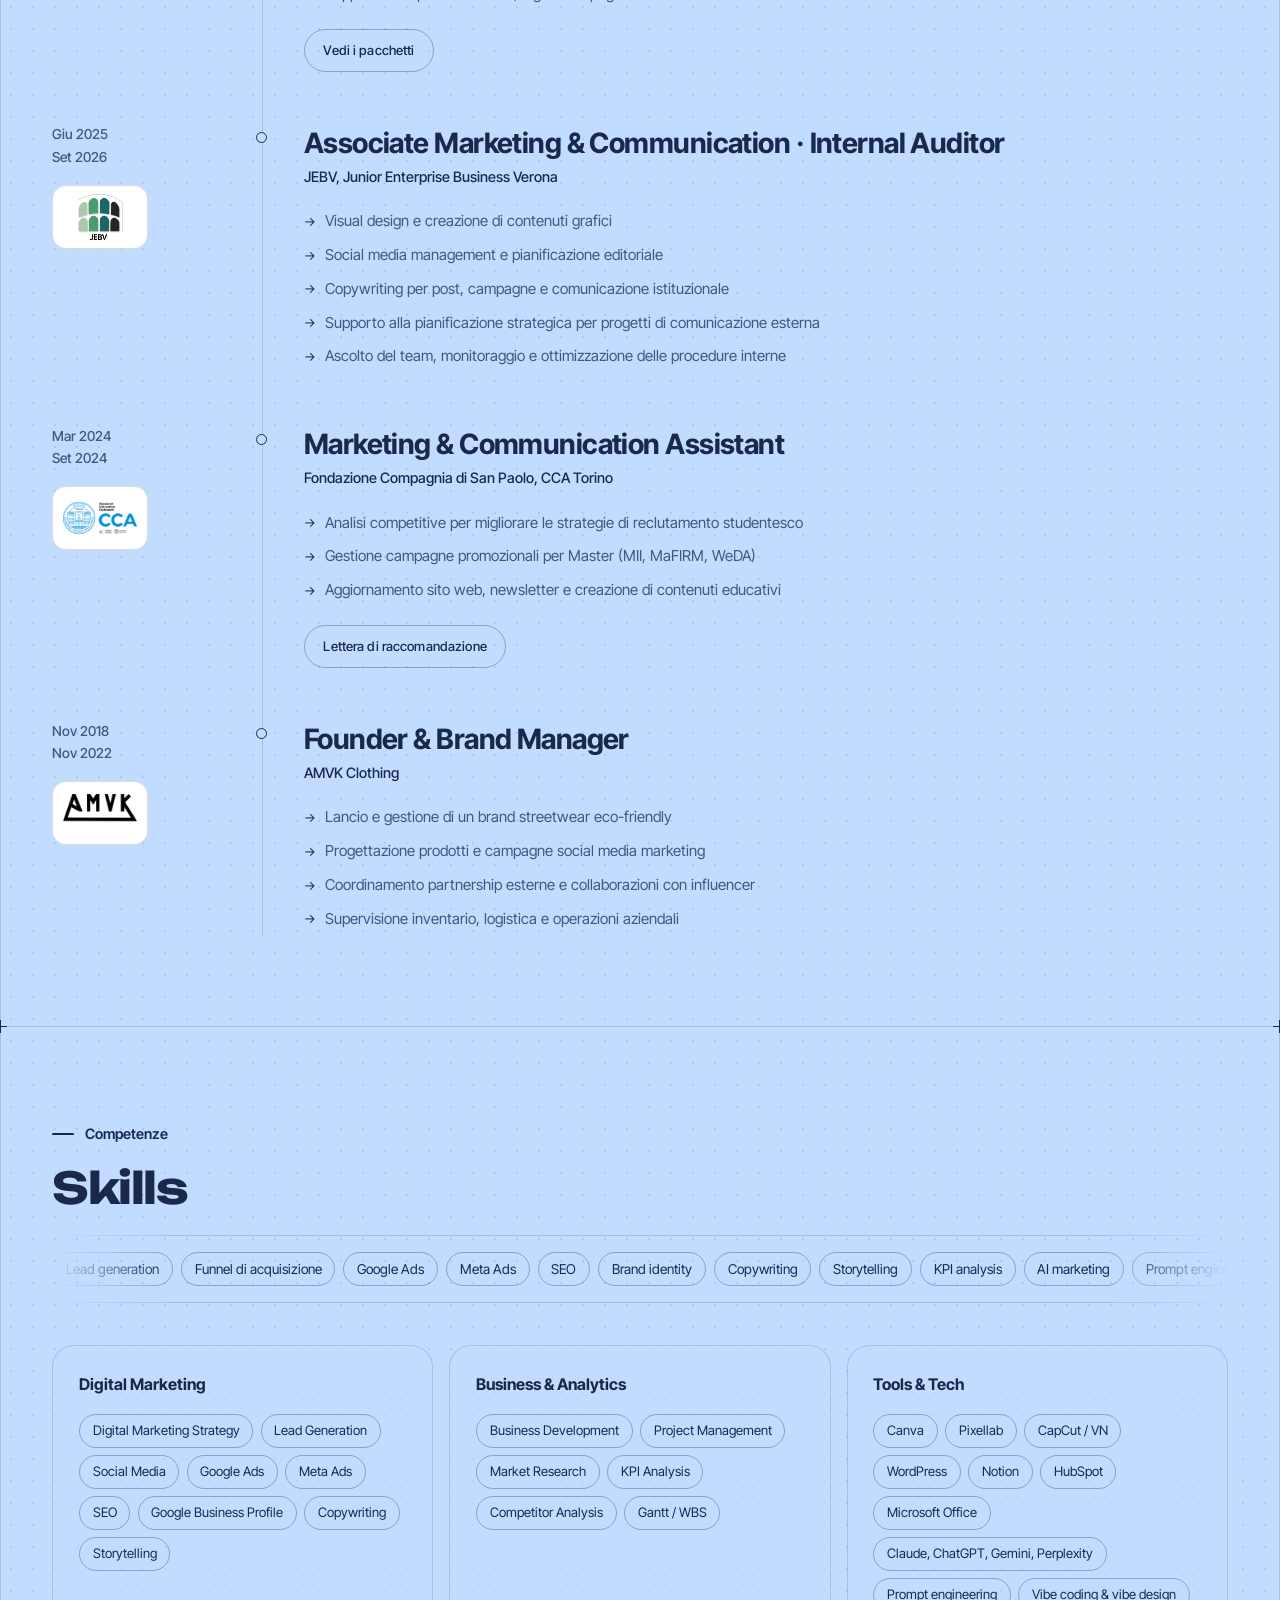
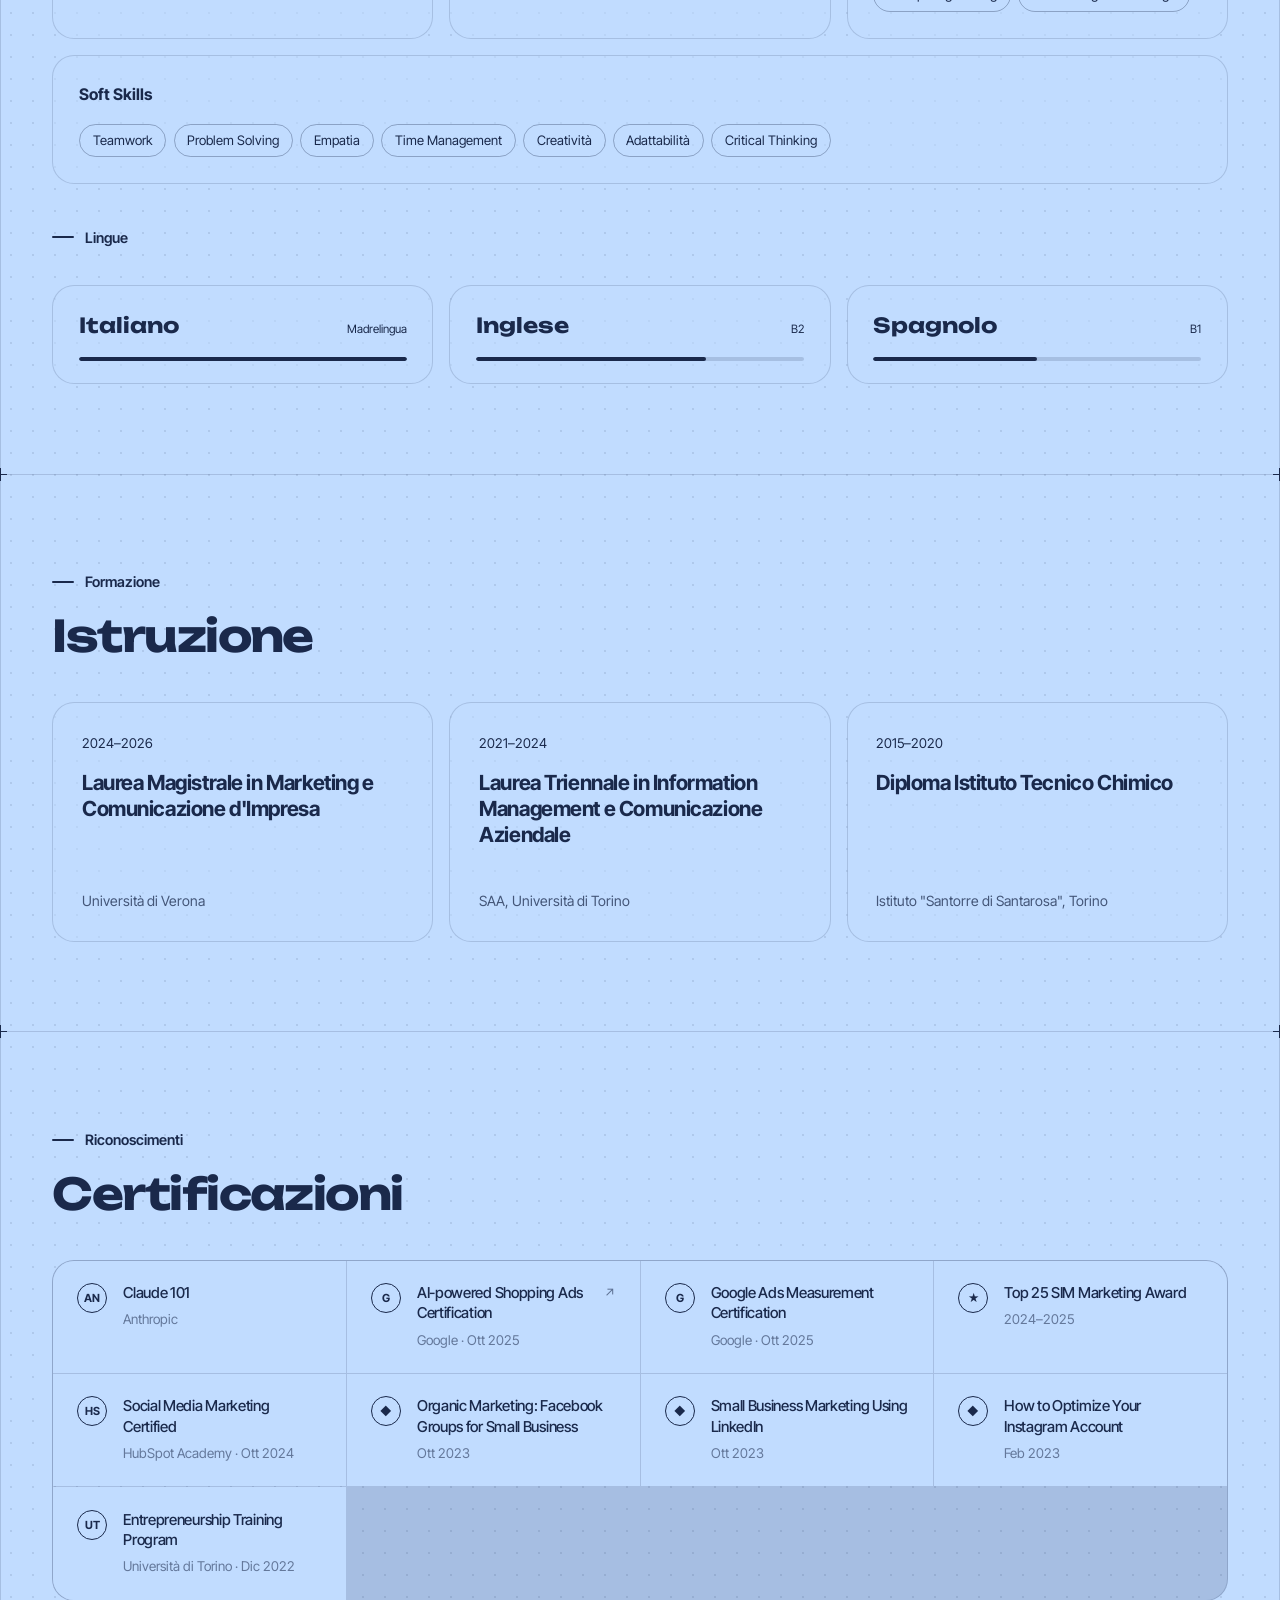
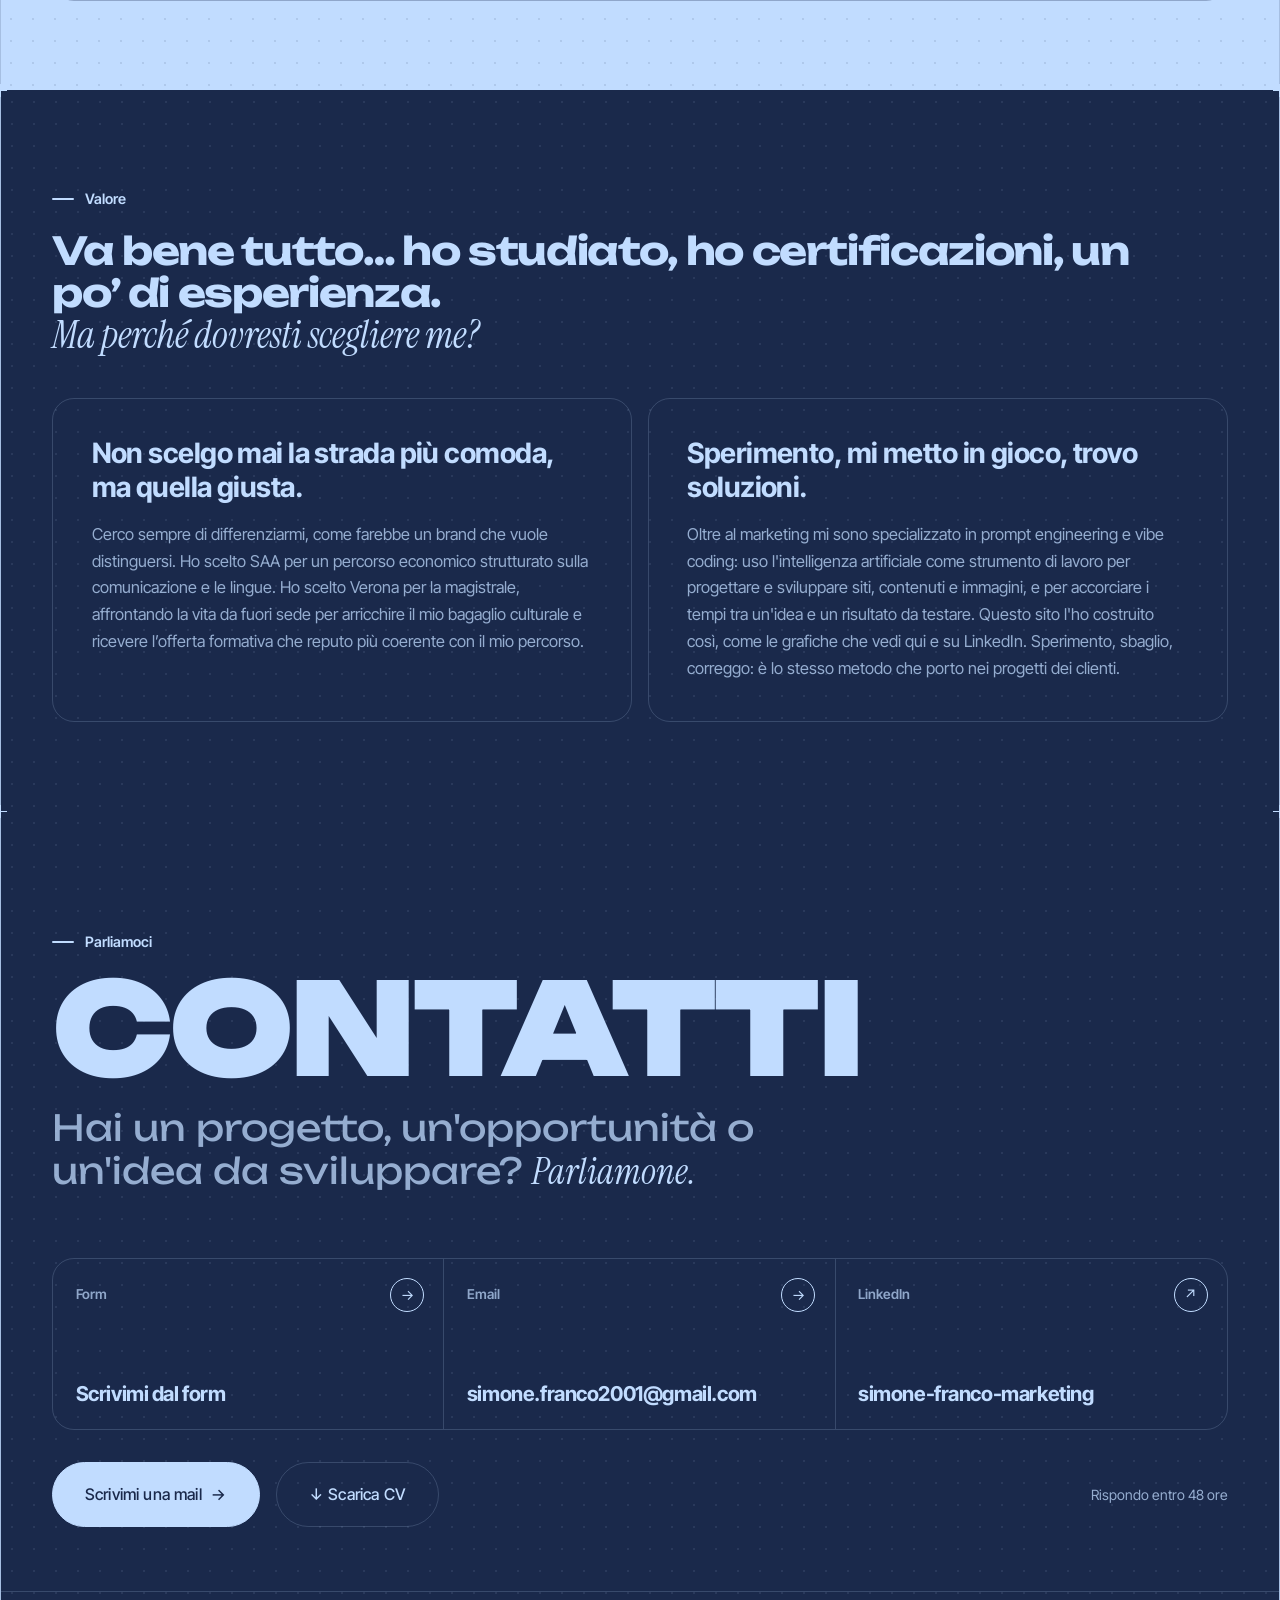
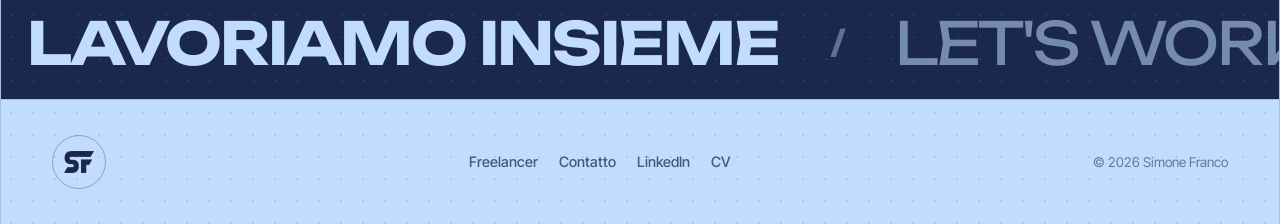
==== commit 974a8de3: "Logo GDS ufficiale nel Percorso Co-Authored-By: Claude Opus 5.5 <noreply@anthropic.com> Claude-Sessi" ====
--- a/index.html
+++ b/index.html
@@ -318,7 +318,7 @@
 
           <article class="job reveal">
             <div class="job-meta"><p class="job-date">Apr 2026<br><span class="now">In corso</span></p>
-              <img src="assets/img/logo-gds-v2.webp" alt="GDS Lavori" class="job-logo tile" width="96" height="64" loading="lazy"></div>
+              <img src="assets/img/logo-gds-v3.webp" alt="GDS Lavori" class="job-logo" width="96" height="64" loading="lazy"></div>
             <div class="job-body">
               <h3>Digital Marketing Consultant</h3>
               <p class="company">GDS Lavori S.r.l. · Prato (da remoto) <span class="pill">Freelance</span></p>
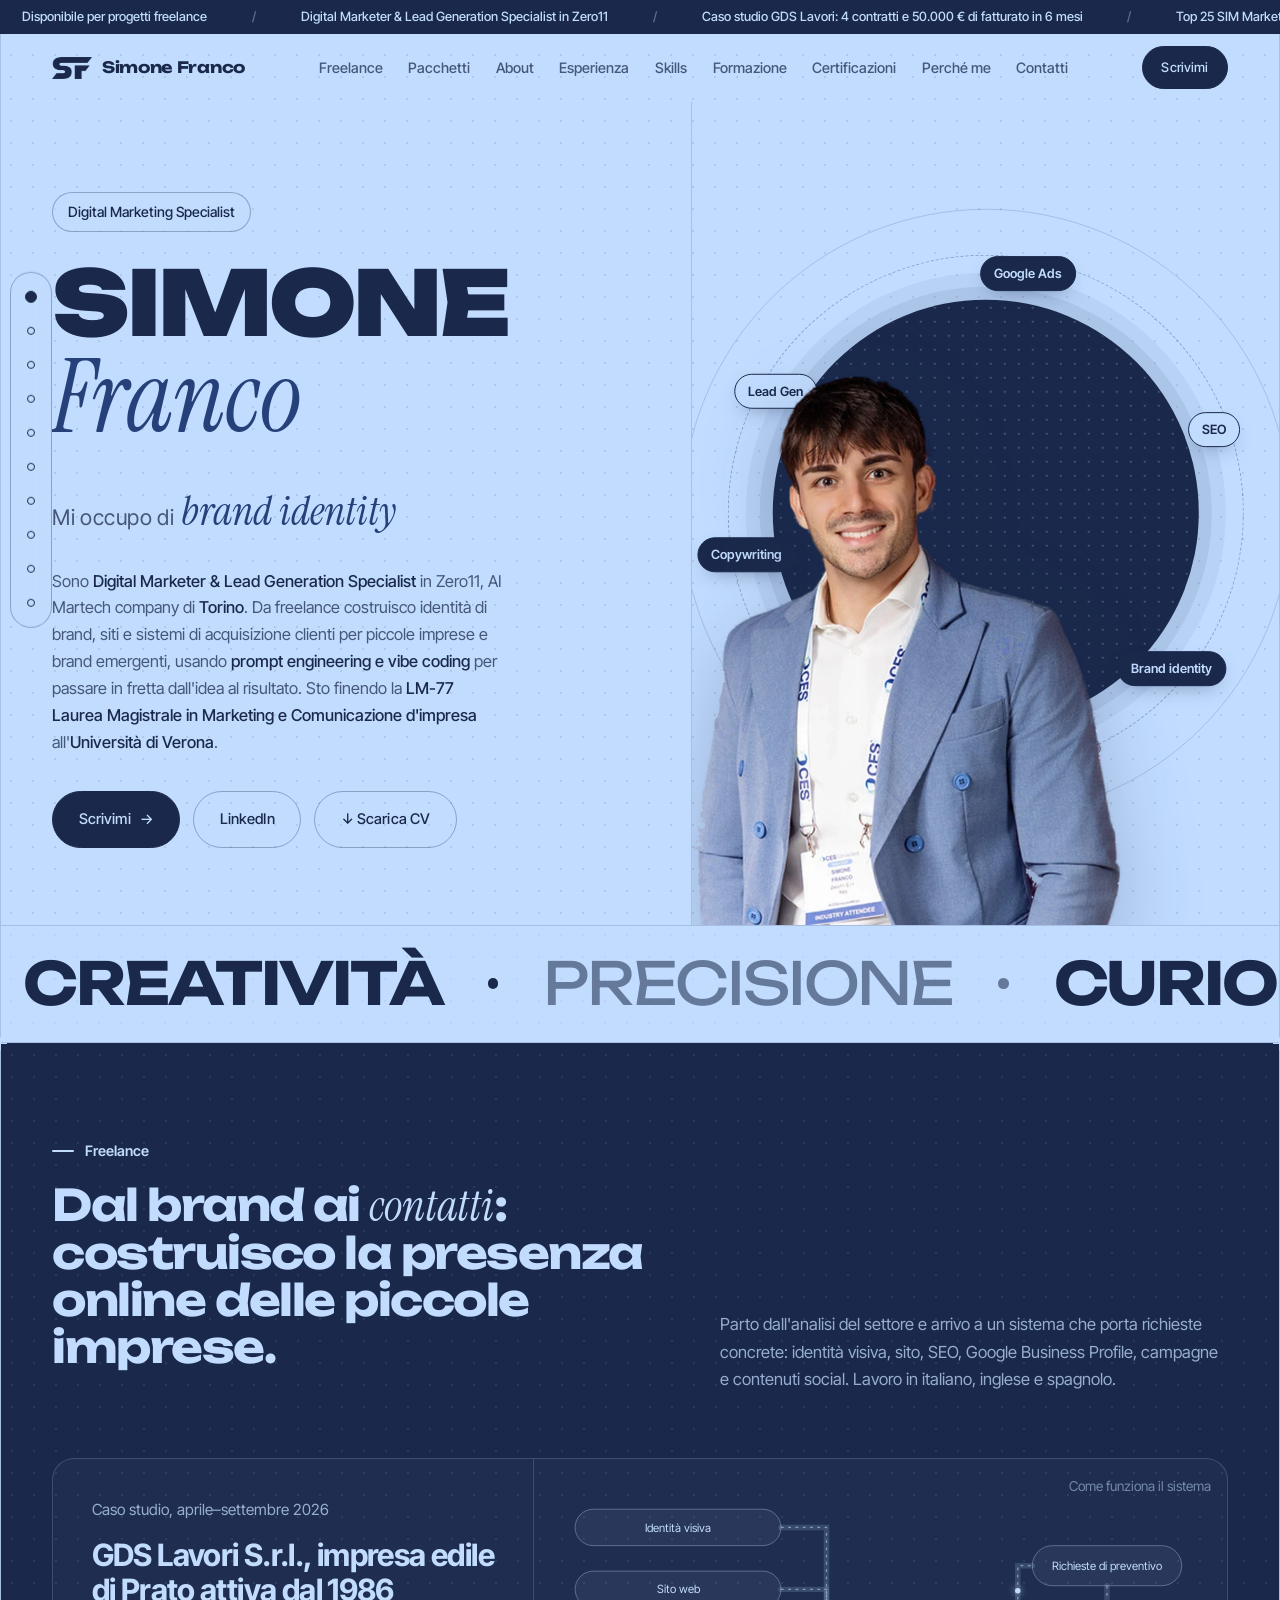
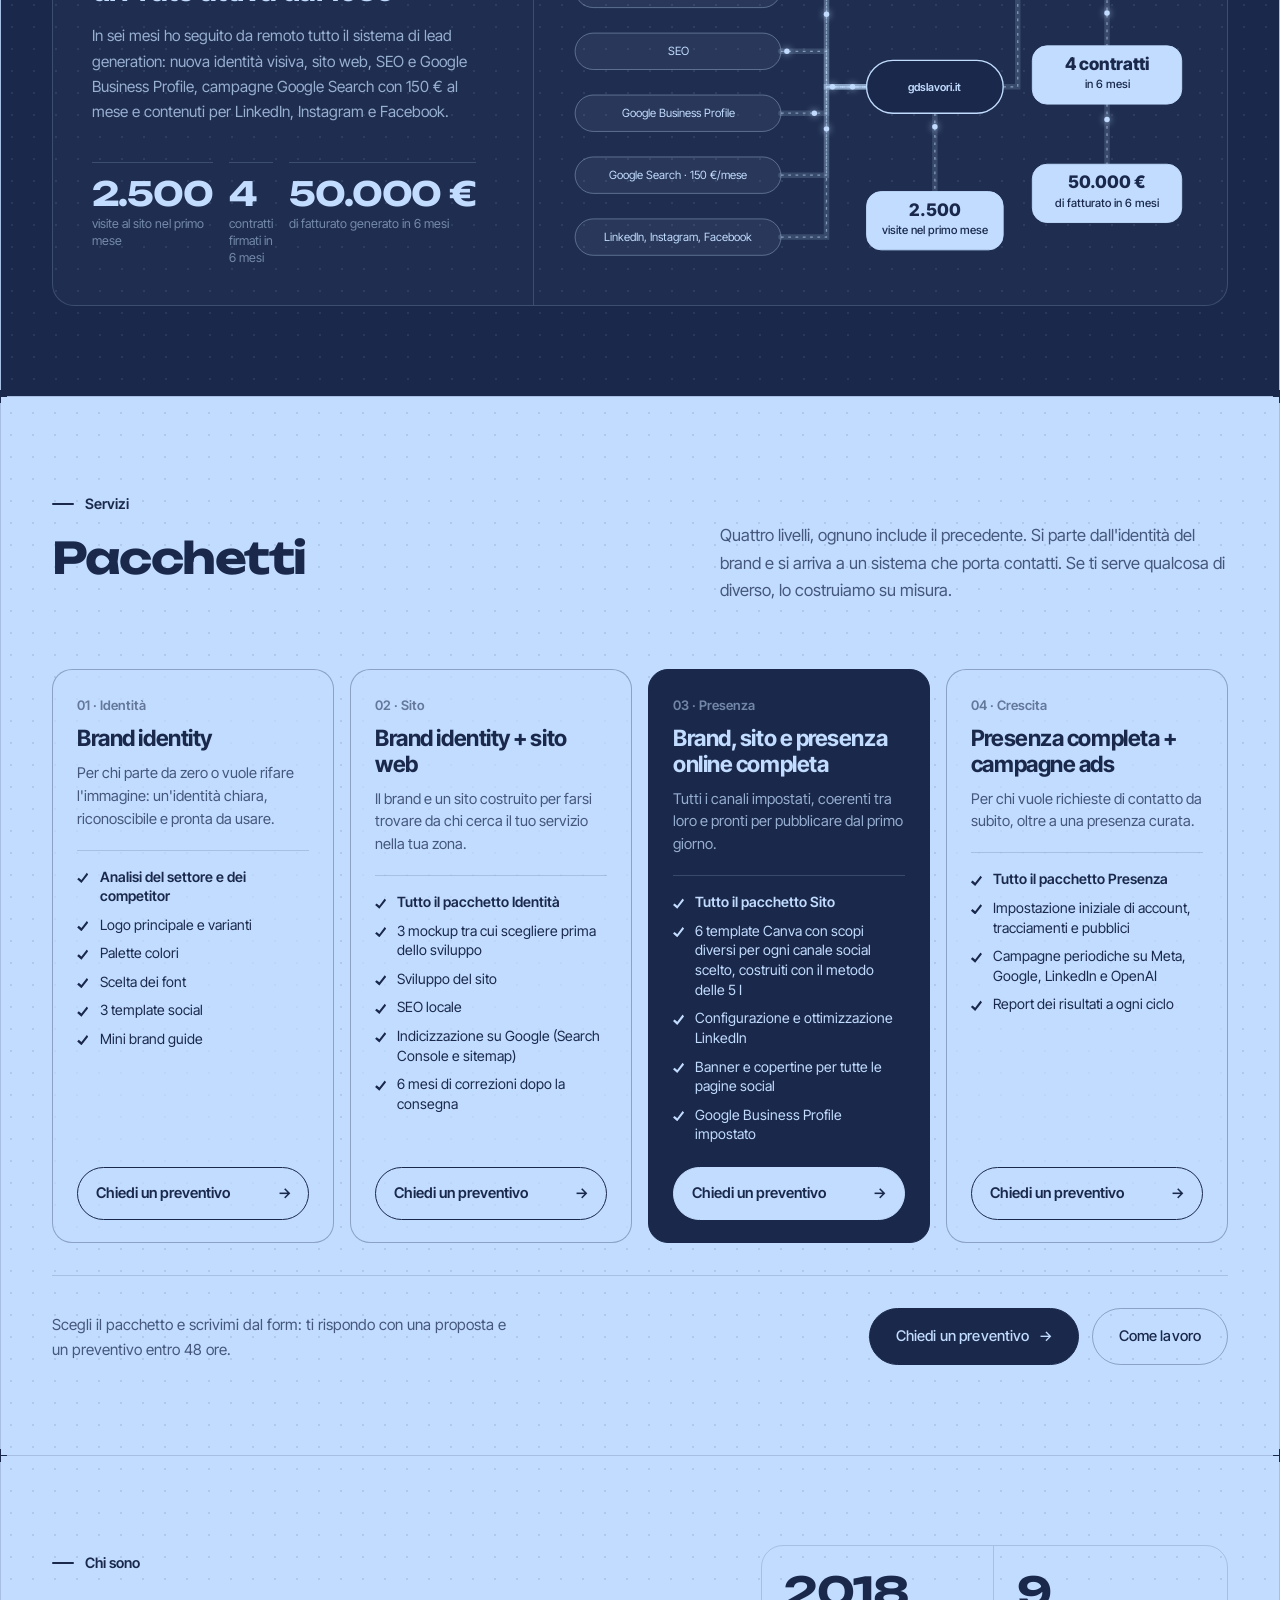
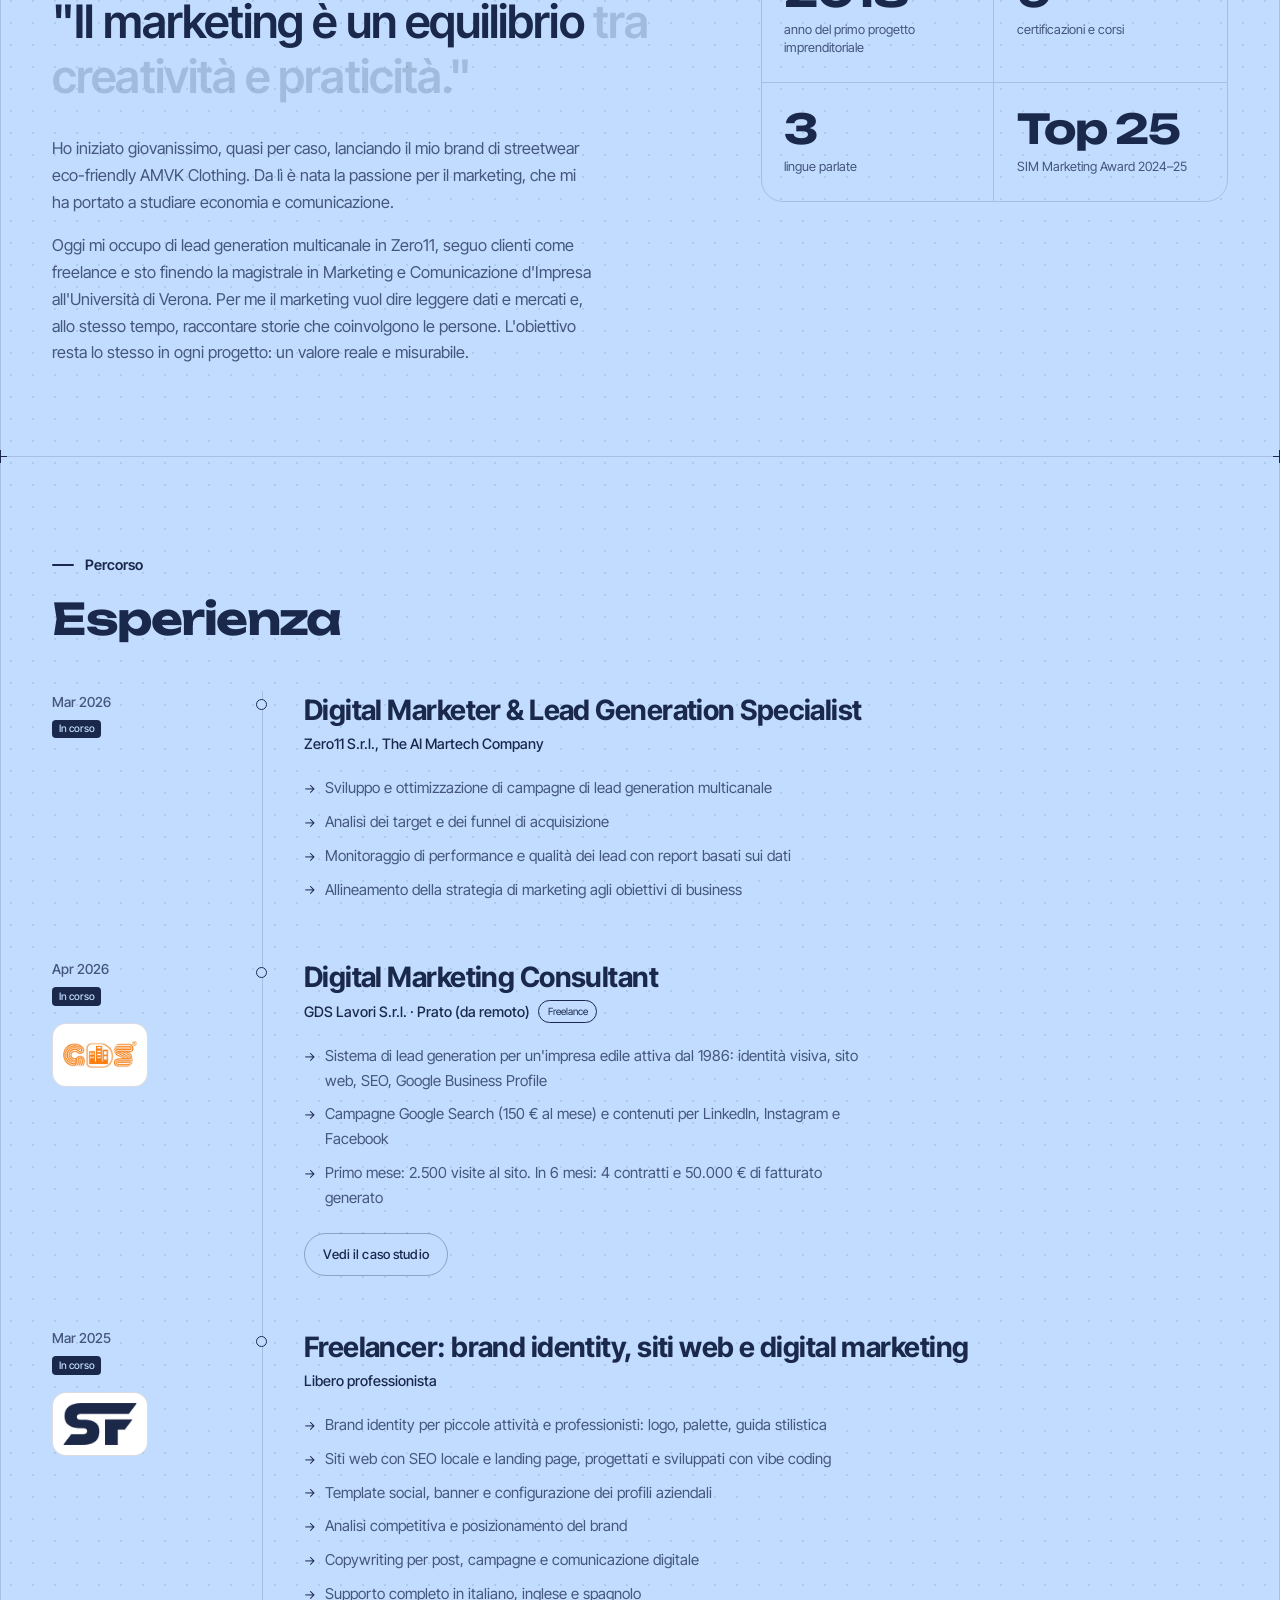
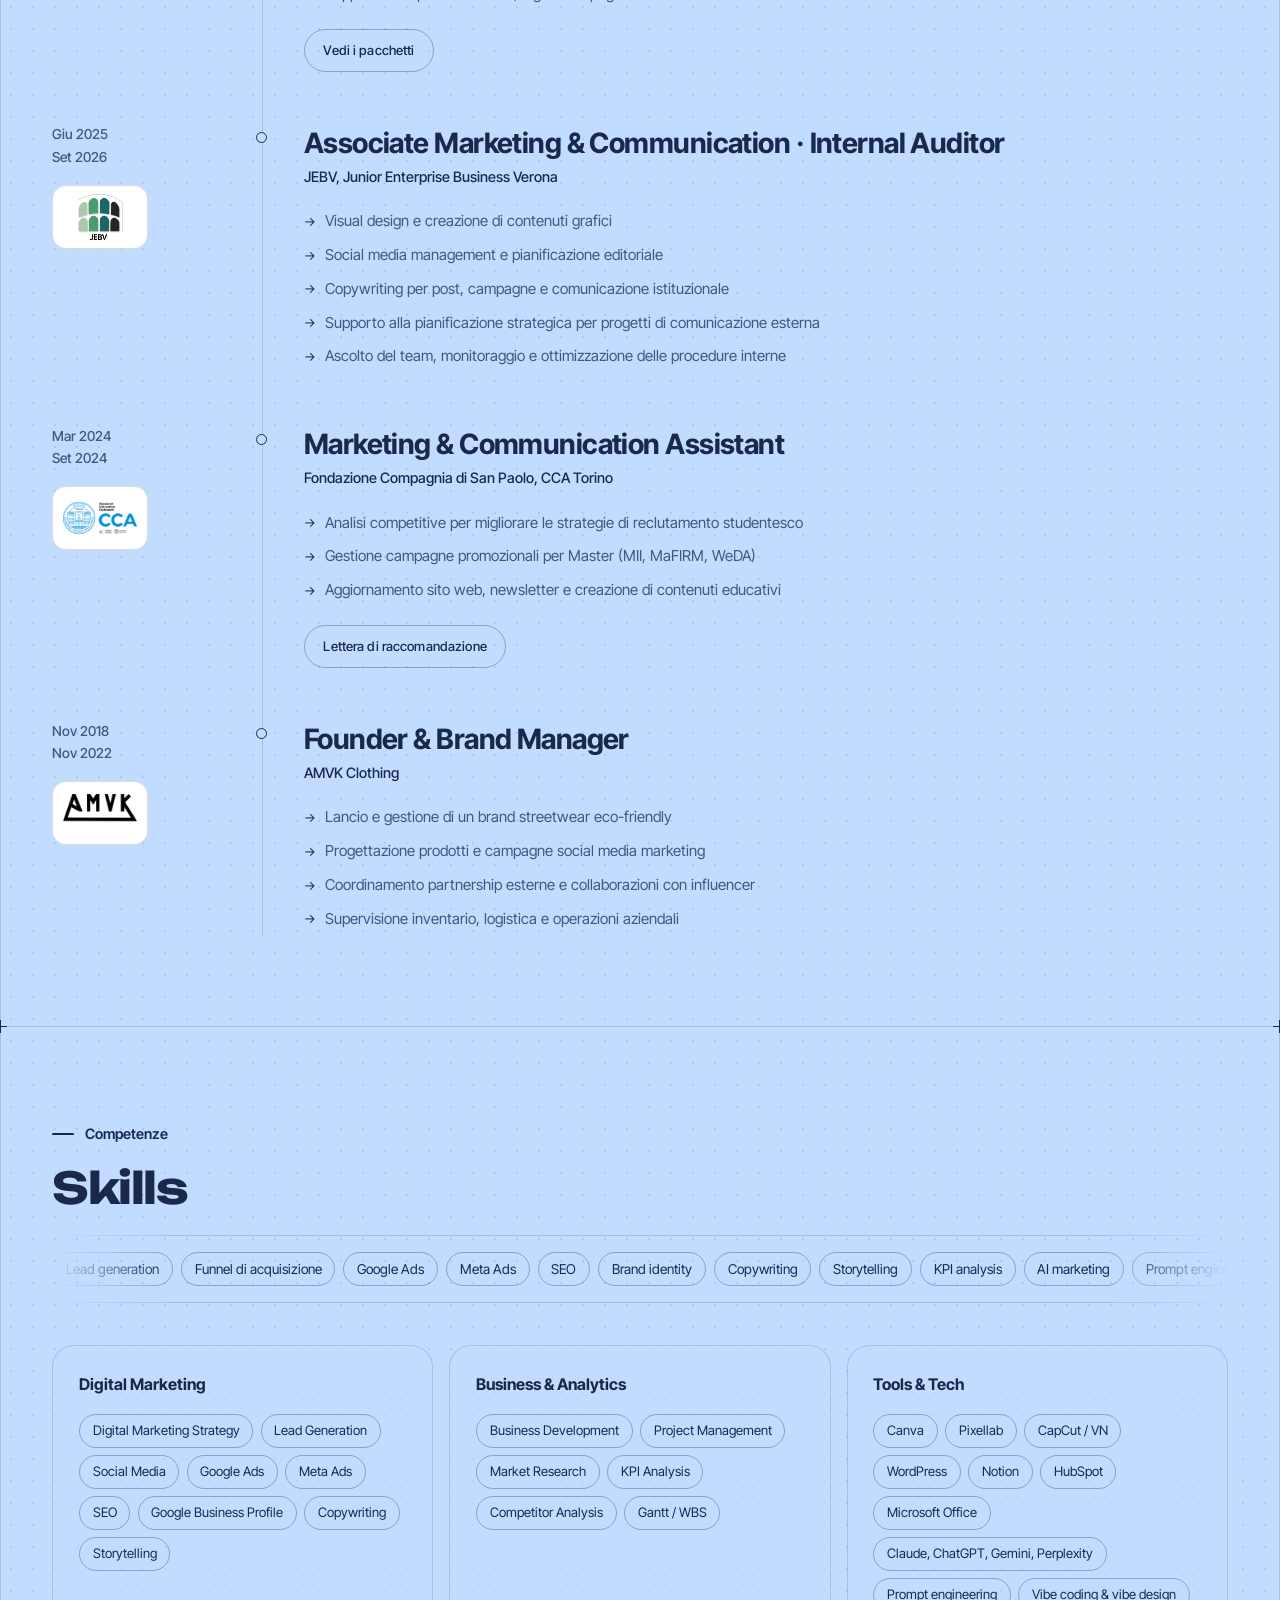
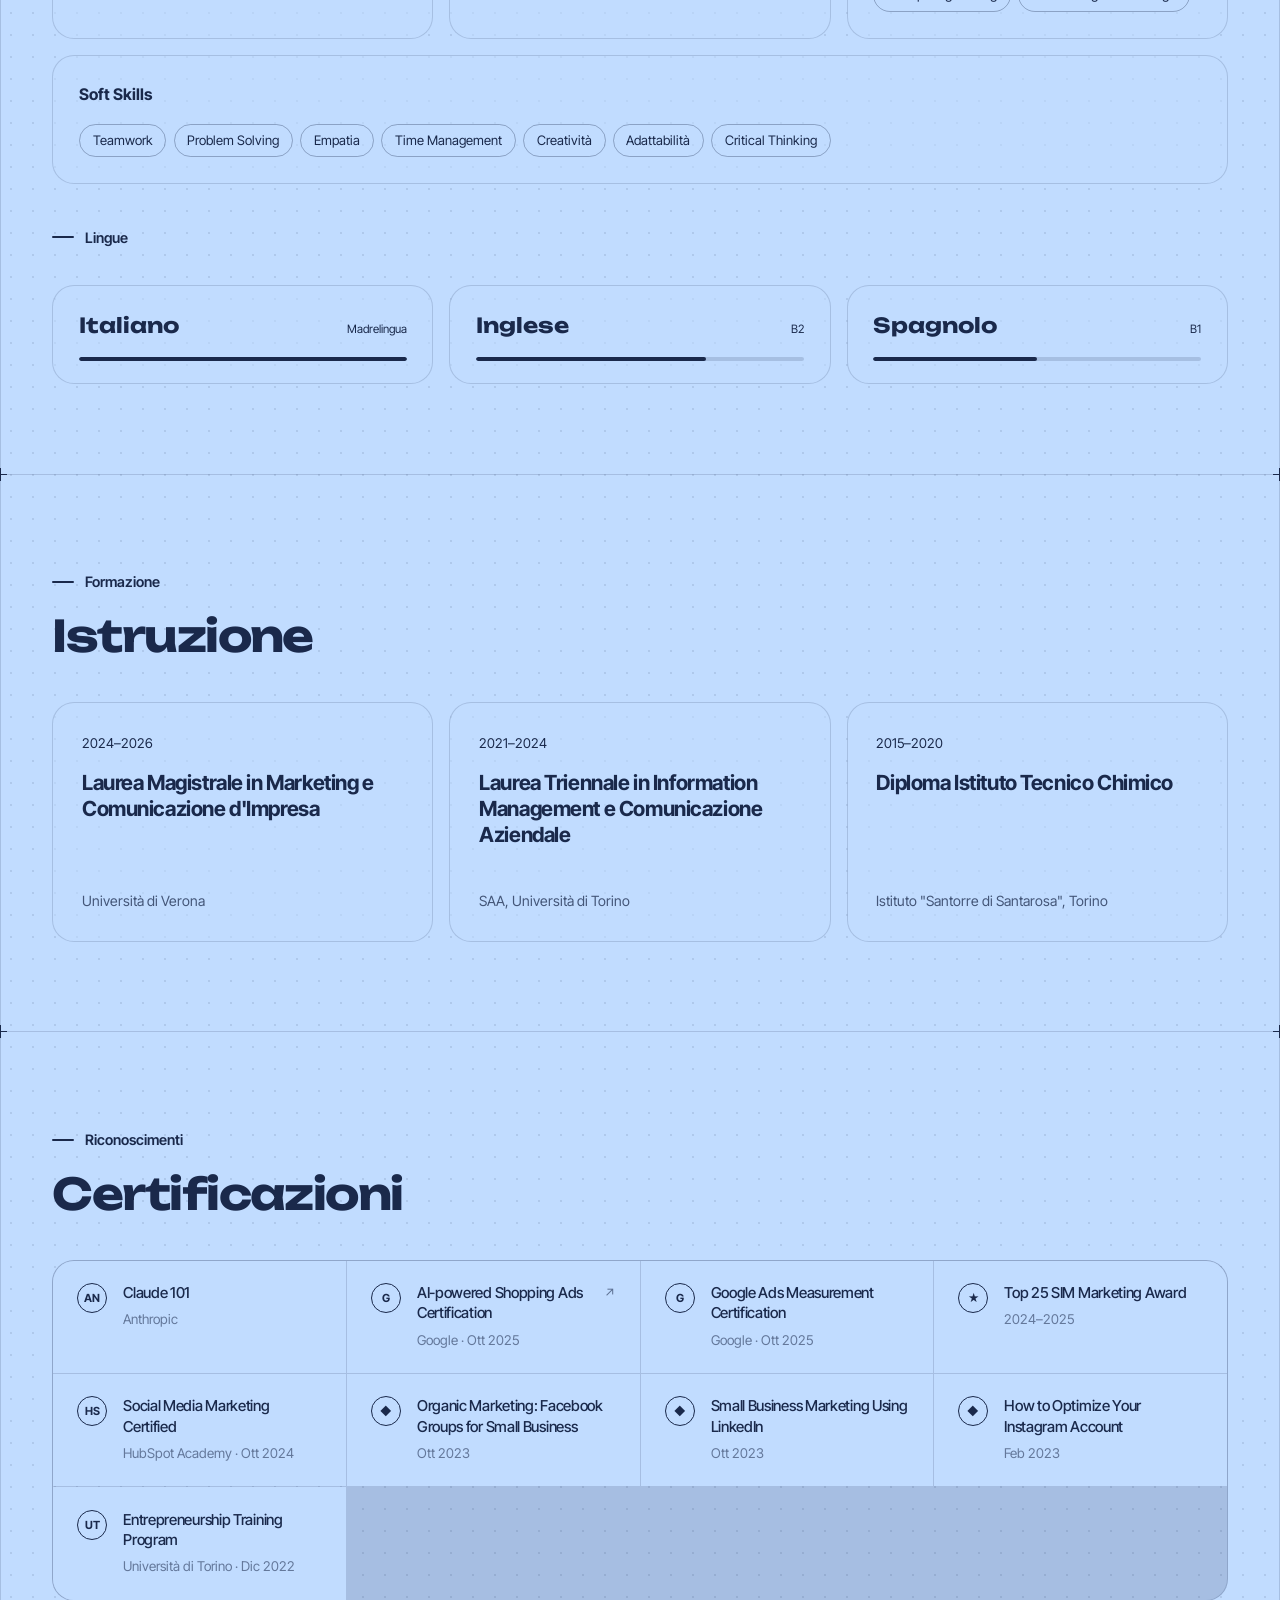
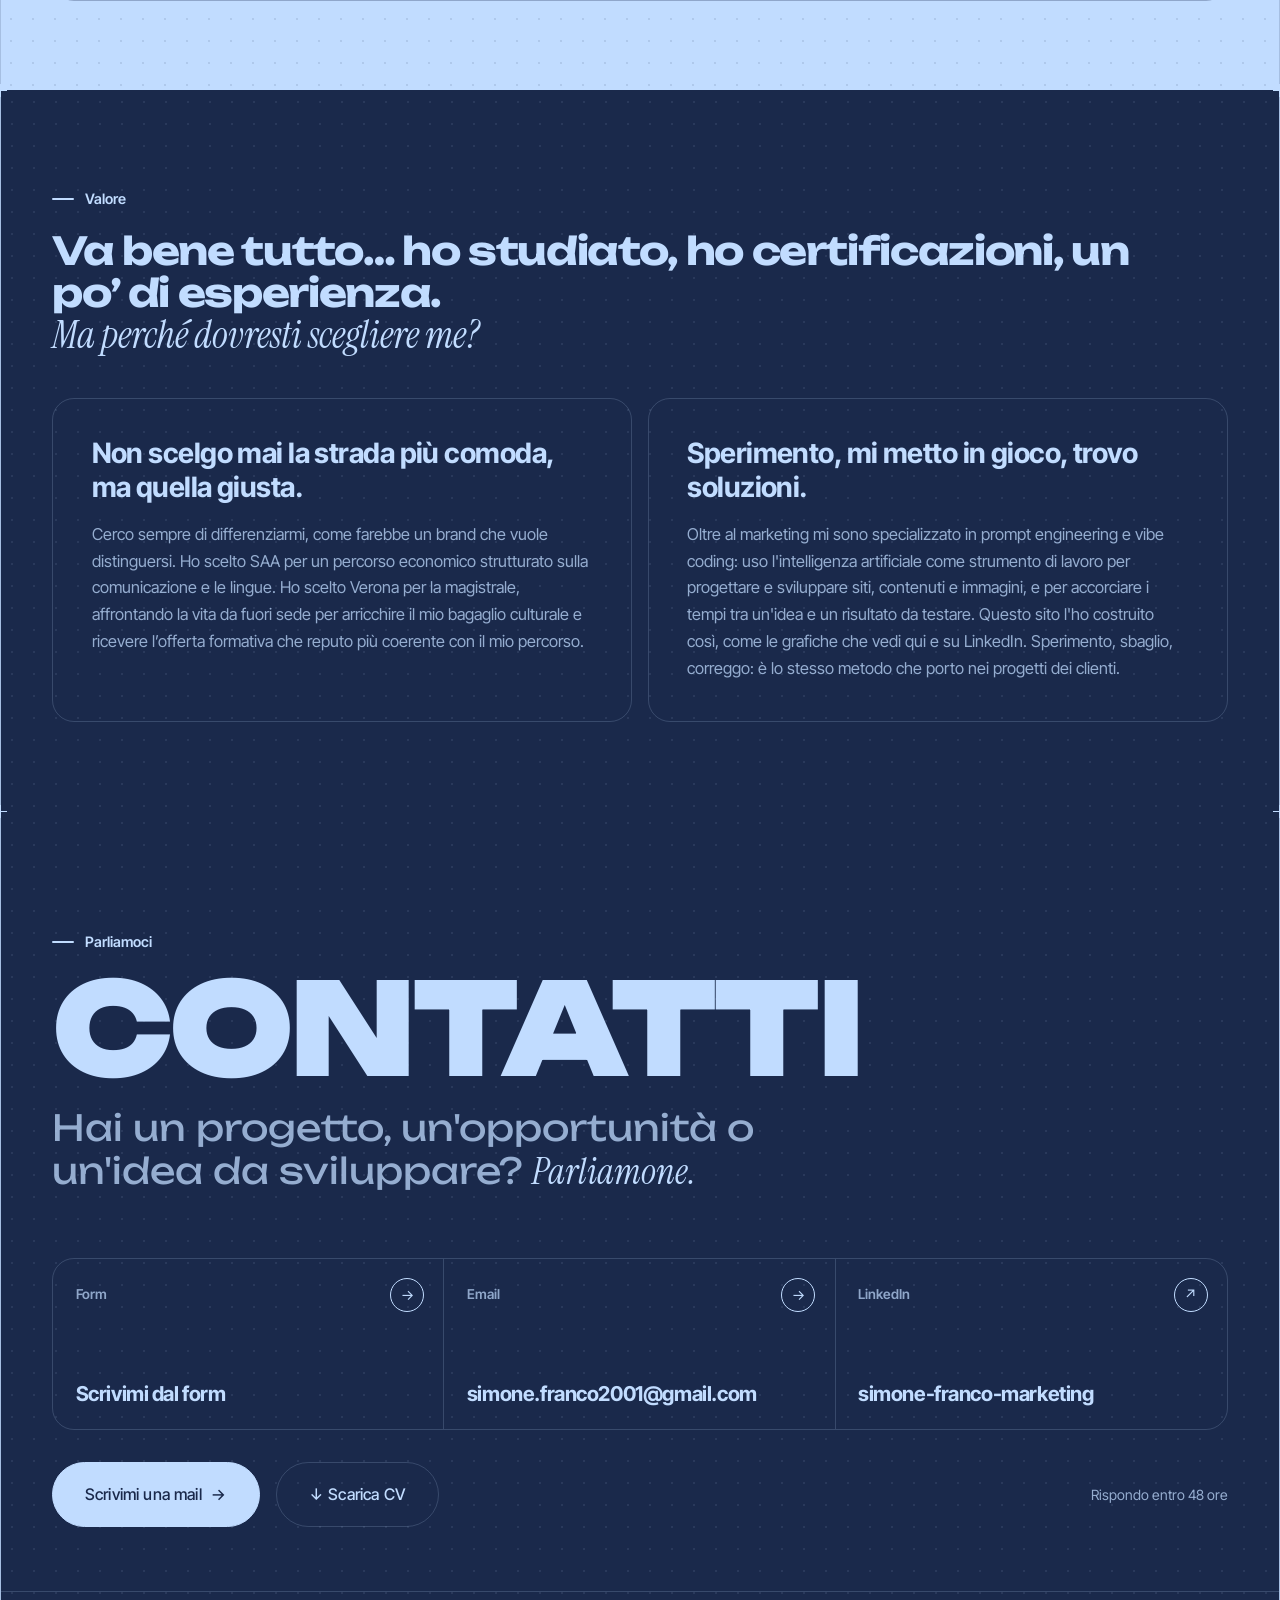
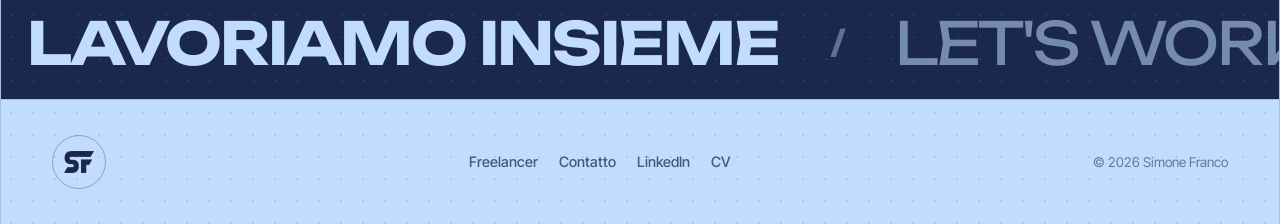
==== commit bb563b98: "Titolo hero: Digital Marketing Specialist; tolto il logo Zero11 tagliato Co-Authored-By: Claude Opus" ====
--- a/index.html
+++ b/index.html
@@ -155,7 +155,7 @@
     <!-- HERO -->
     <section id="hero" class="hero">
       <div class="hero-copy">
-        <p class="status intro" style="--d:.1s">Marketing, AI e vibe coding · Torino</p>
+        <p class="status intro" style="--d:.1s">Digital Marketing Specialist</p>
         <h1><span class="w"><span>Simone</span></span><span class="w"><span><em>Franco</em></span></span></h1>
         <p class="rotator intro" style="--d:.35s"><span class="fixed">Mi occupo di</span><span class="word" data-words='["lead generation","brand identity","siti web e SEO locale","prompt engineering","vibe coding","campagne ads"]'>lead generation</span></p>
         <p class="hero-desc intro" style="--d:.45s">
@@ -302,8 +302,7 @@
           <span class="line-fill" aria-hidden="true"></span>
 
           <article class="job reveal">
-            <div class="job-meta"><p class="job-date">Mar 2026<br><span class="now">In corso</span></p>
-              <img src="assets/img/logo-zero11-v2.webp" alt="Zero11" class="job-logo" width="96" height="64" loading="lazy"></div>
+            <div class="job-meta"><p class="job-date">Mar 2026<br><span class="now">In corso</span></p></div>
             <div class="job-body">
               <h3>Digital Marketer &amp; Lead Generation Specialist</h3>
               <p class="company">Zero11 S.r.l., The AI Martech Company</p>
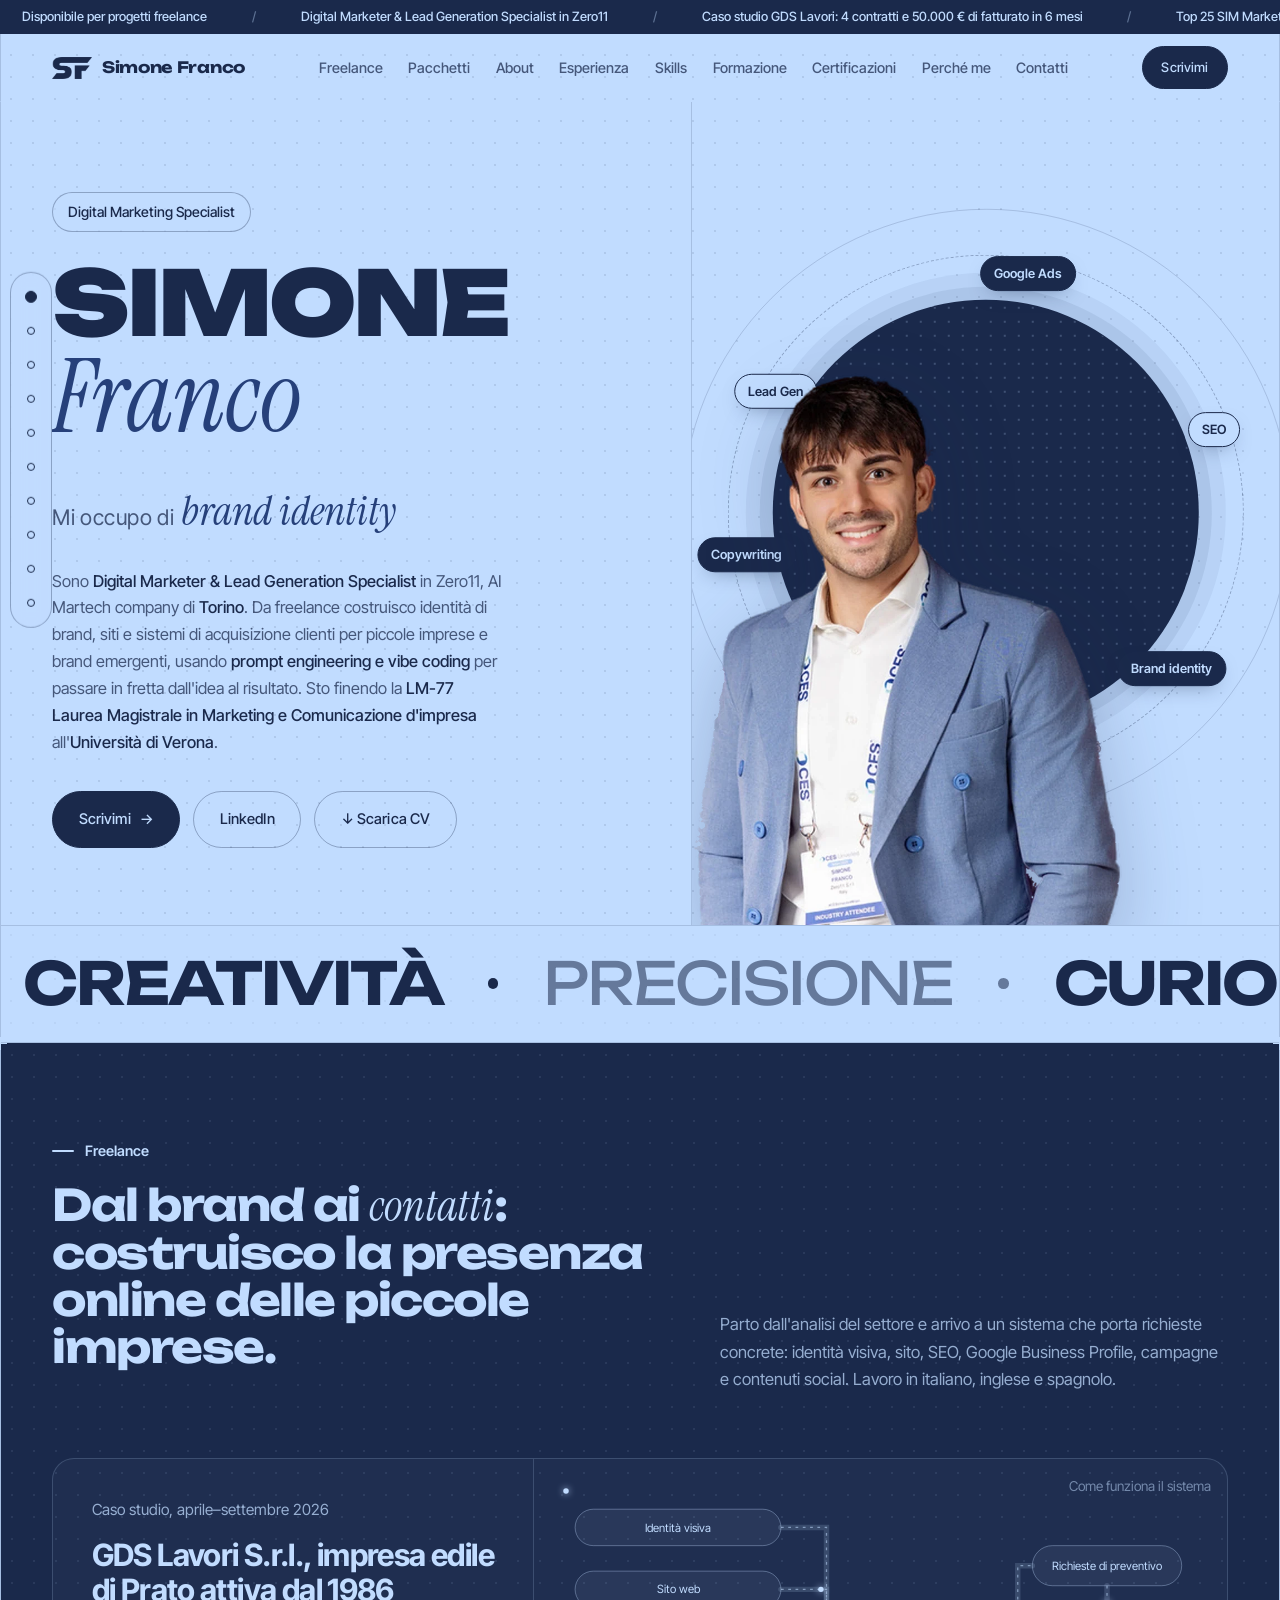
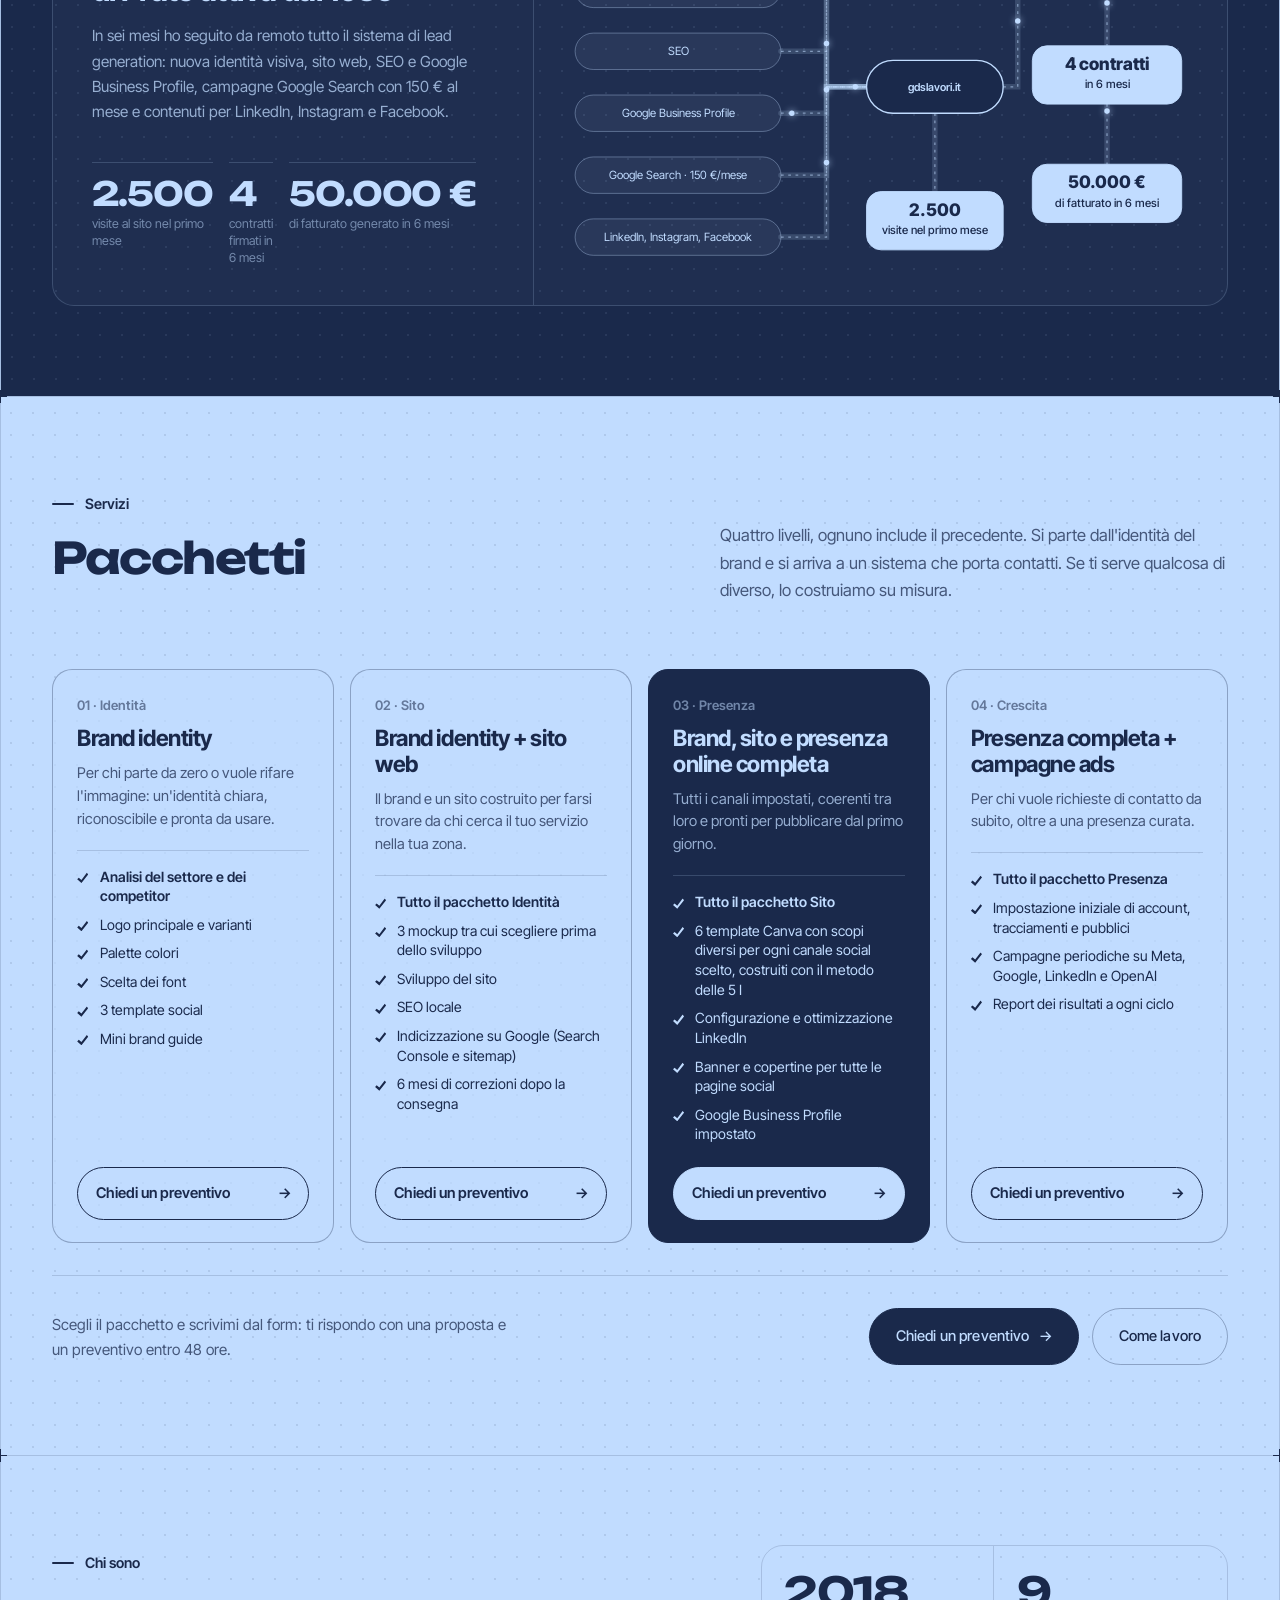
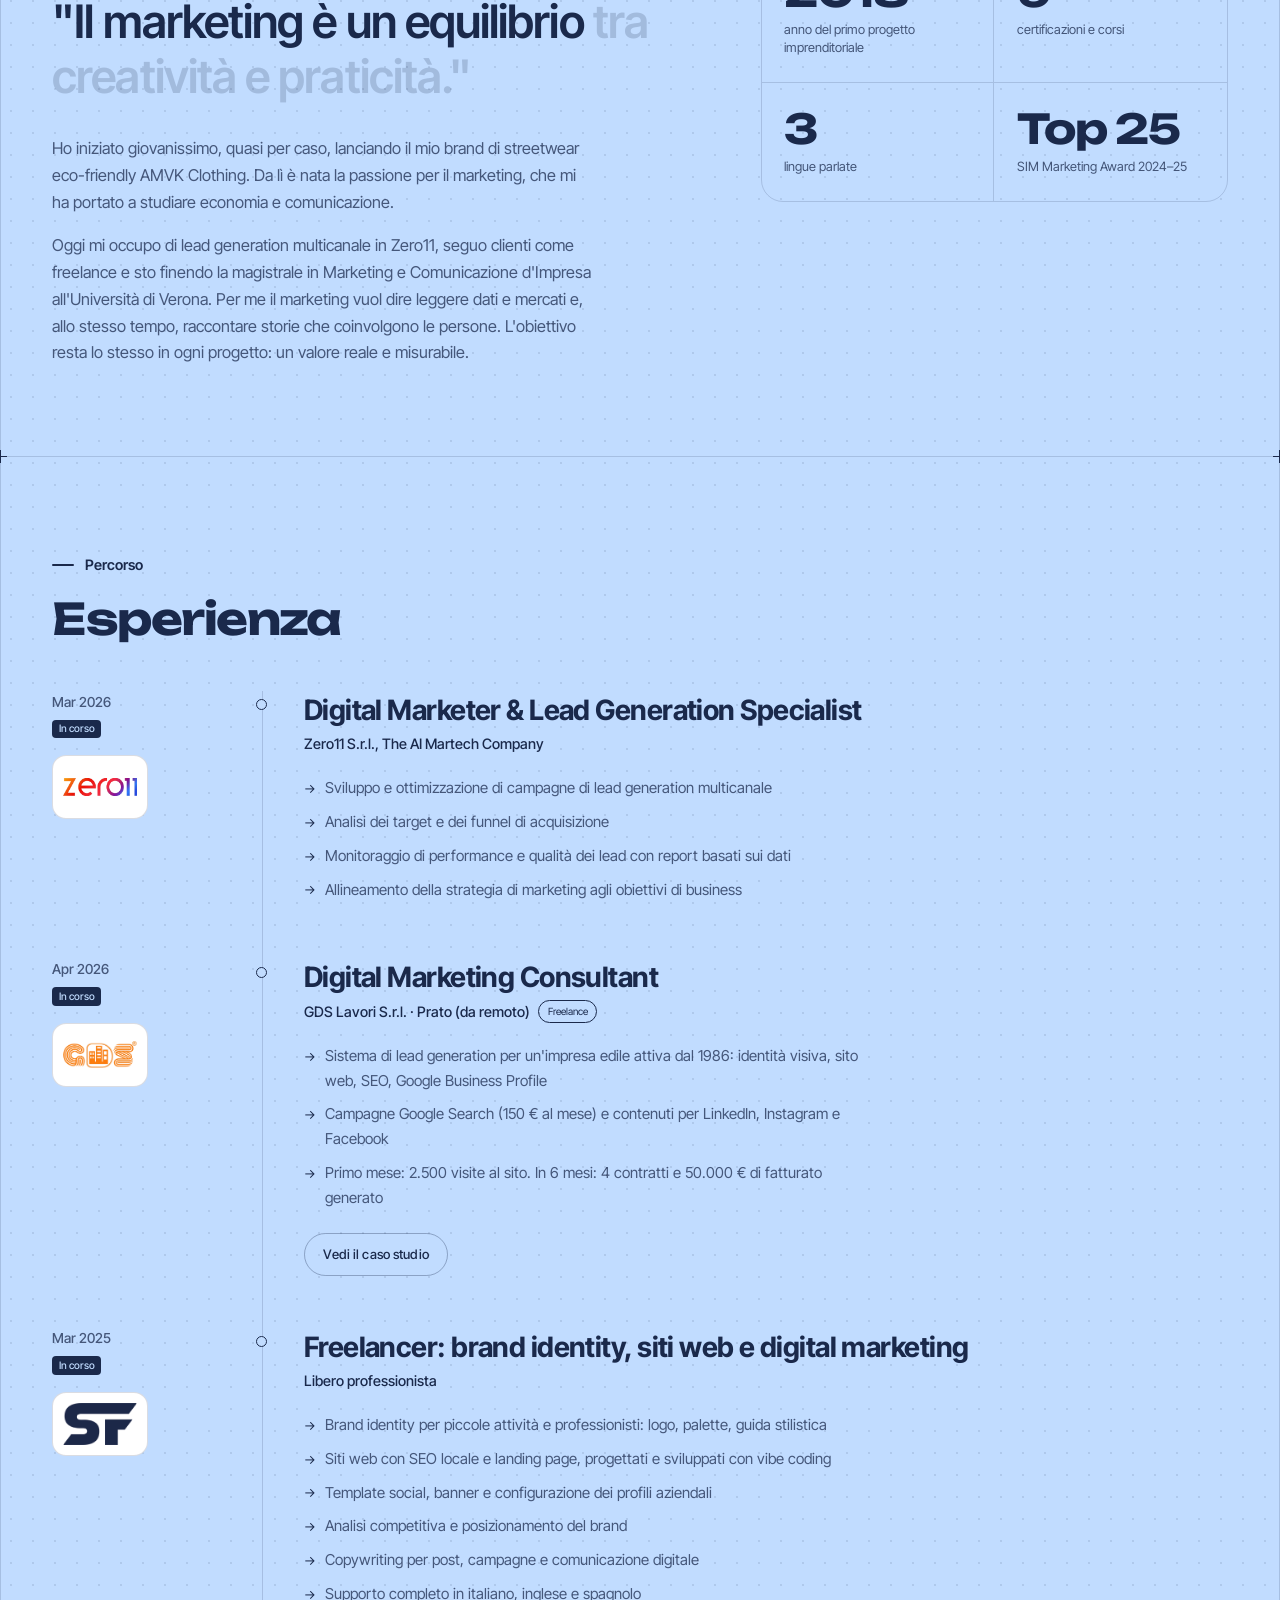
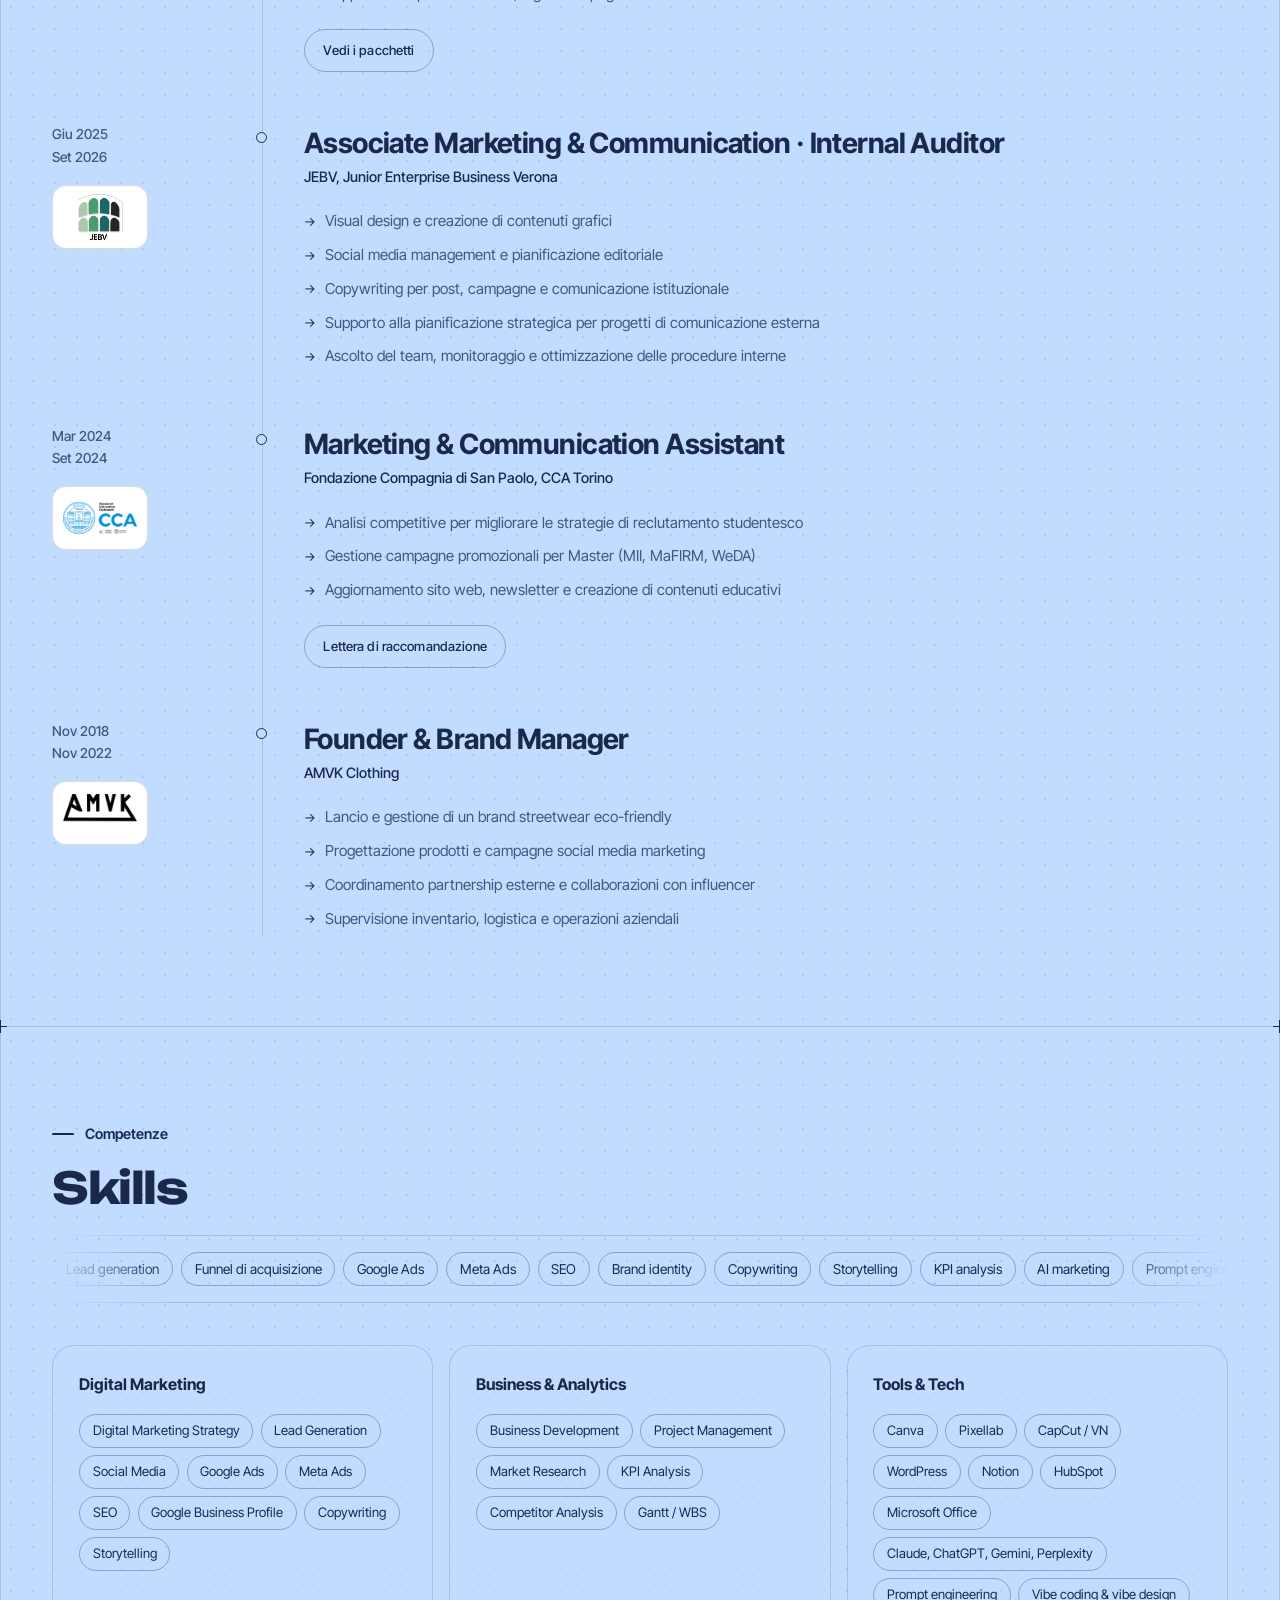
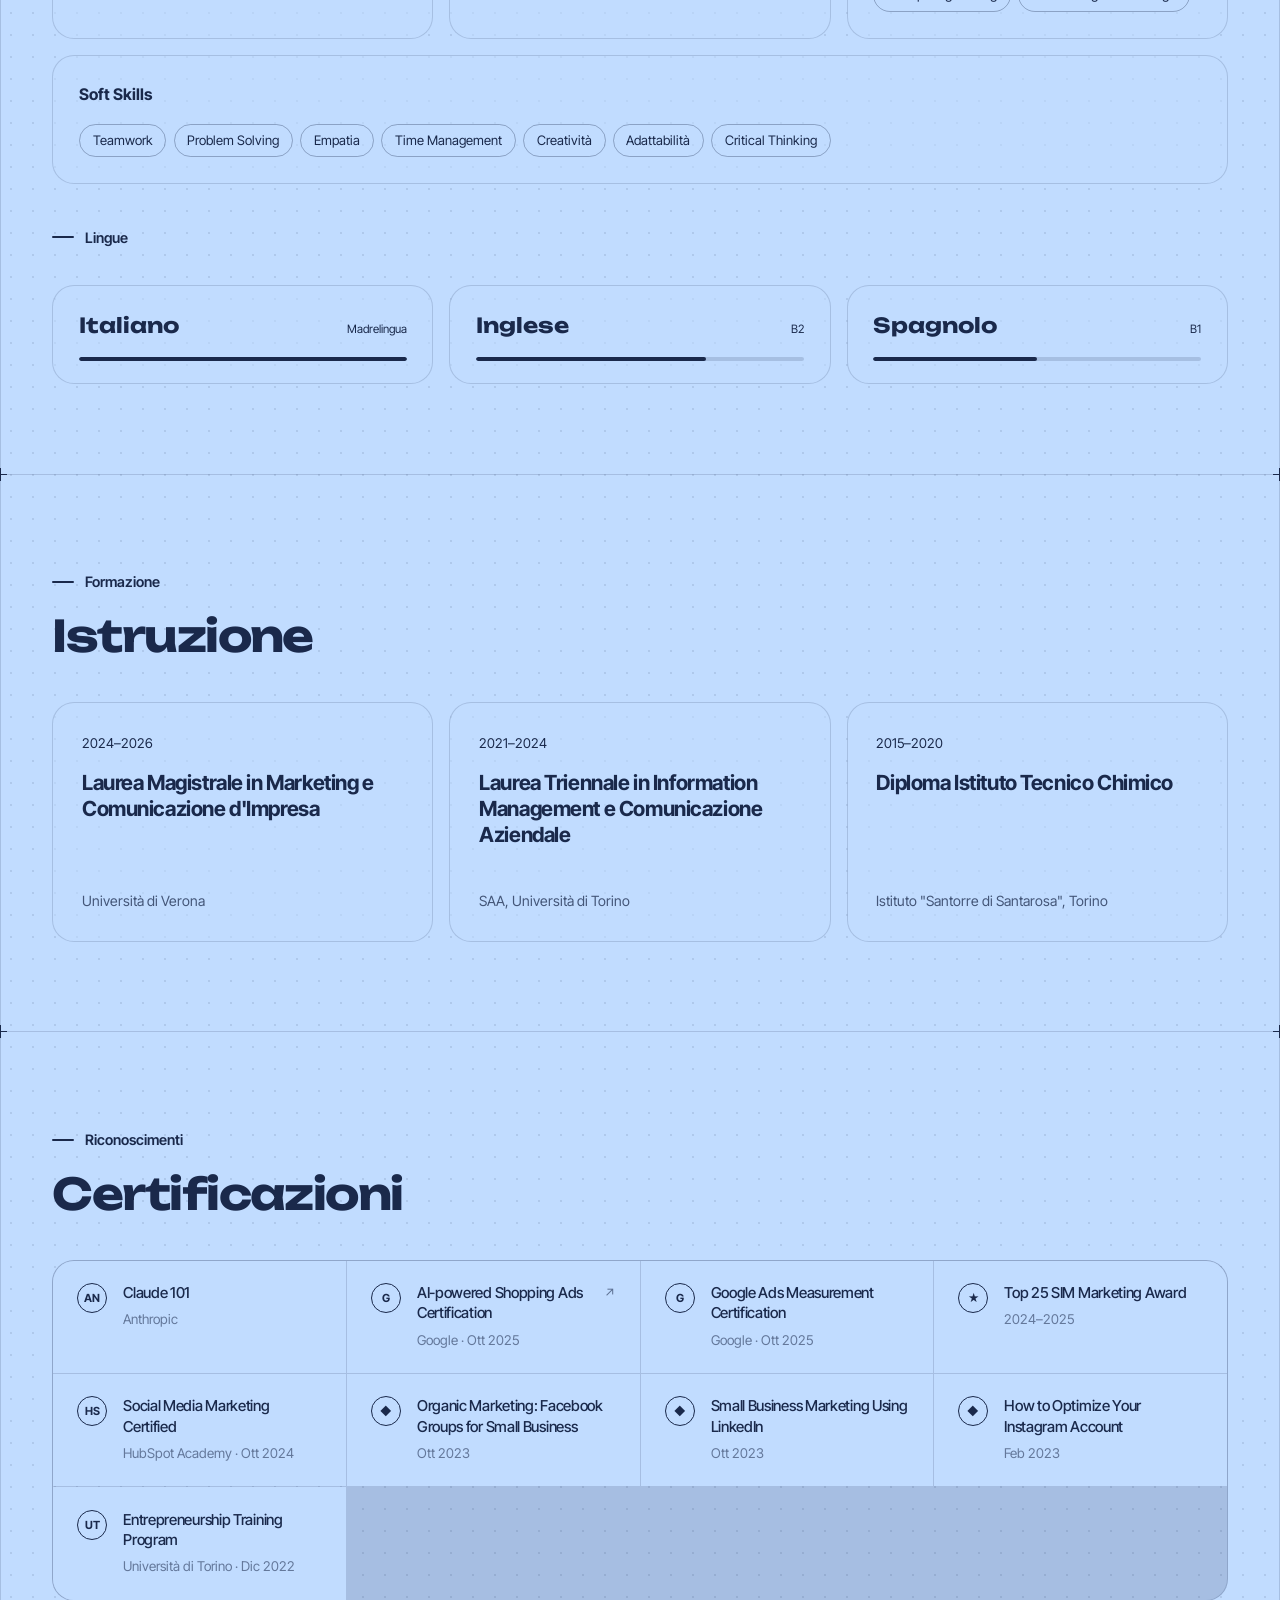
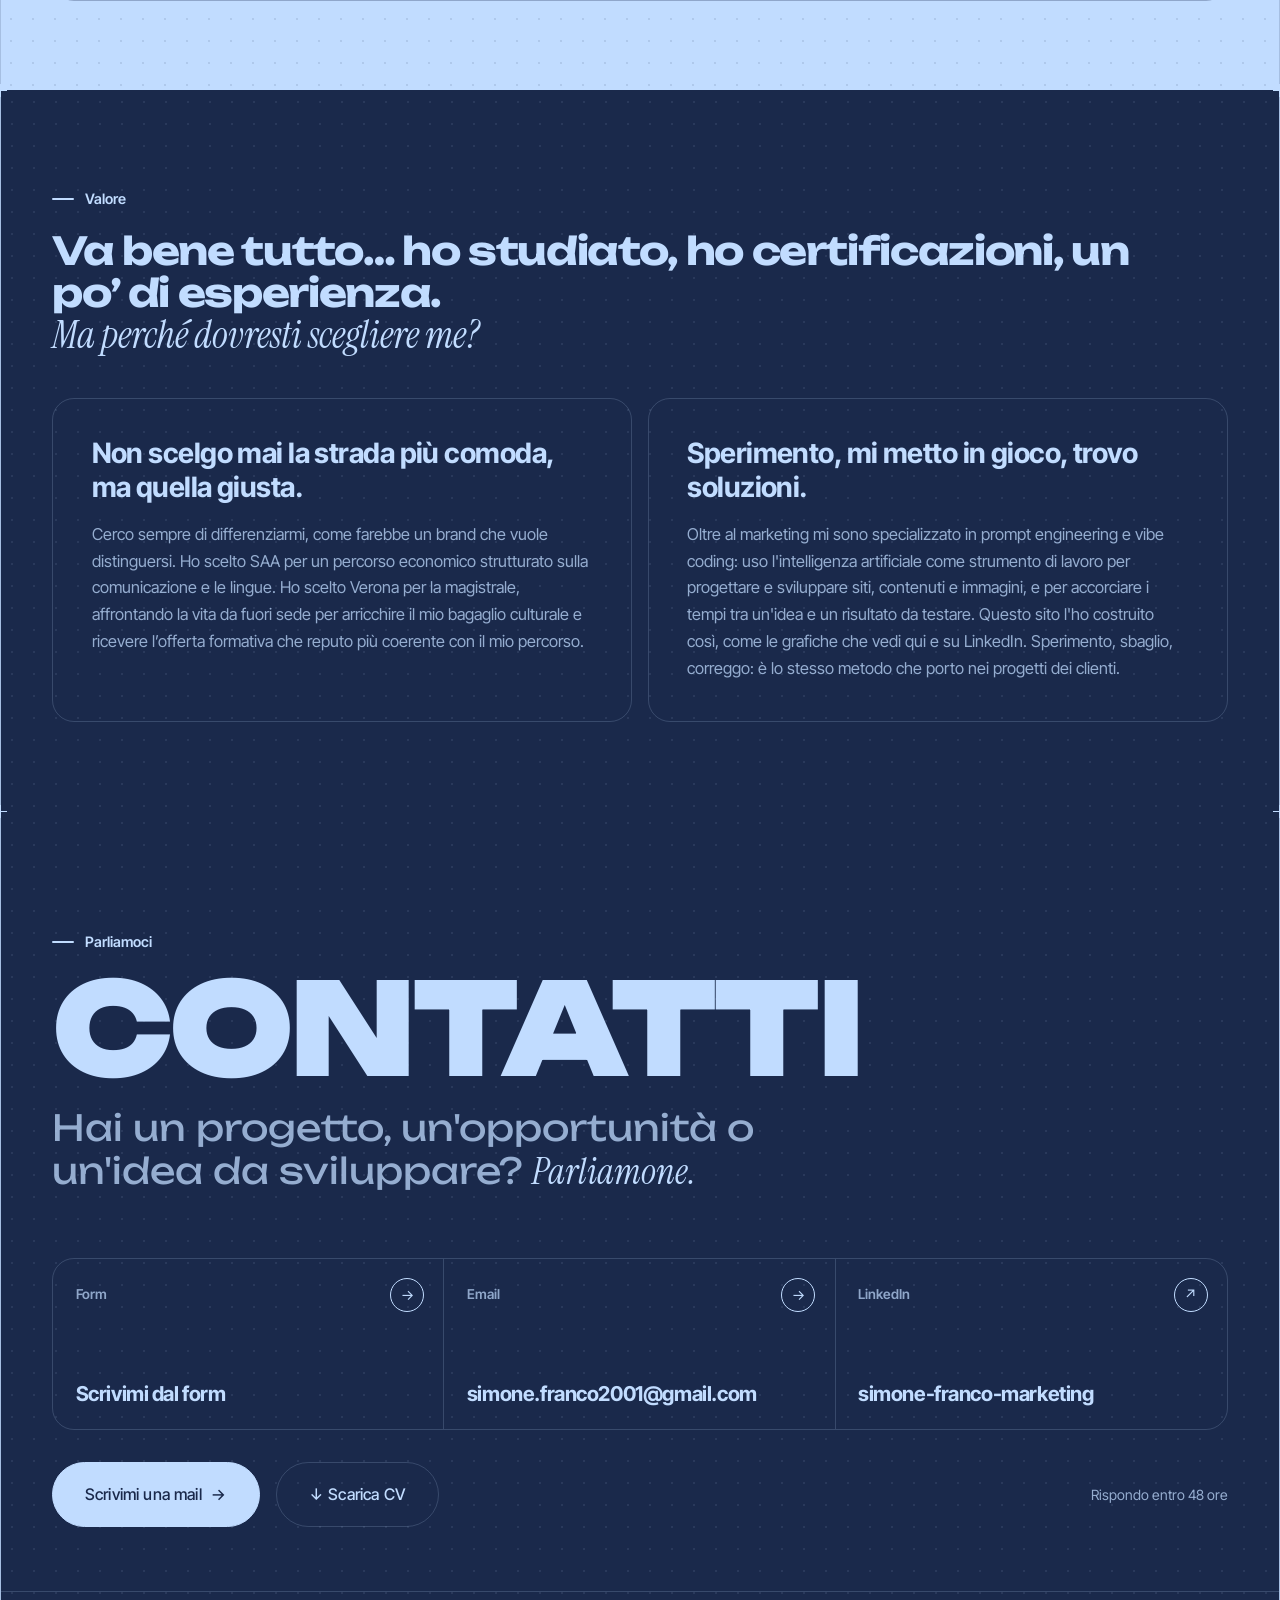
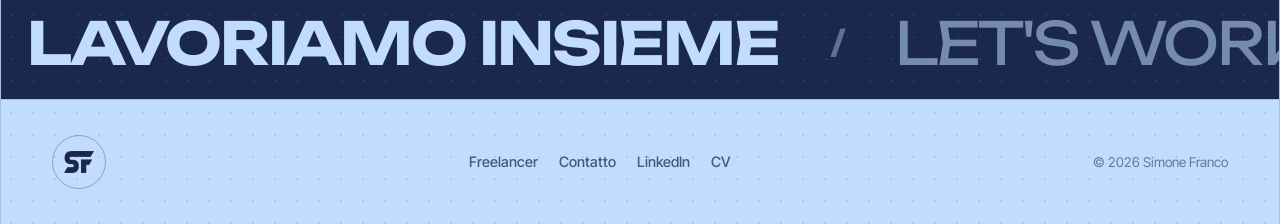
==== commit 71dc55bd: "Logo Zero11 intero nel Percorso Co-Authored-By: Claude Opus 5.5 <noreply@anthropic.com> Claude-Sessi" ====
--- a/index.html
+++ b/index.html
@@ -302,7 +302,8 @@
           <span class="line-fill" aria-hidden="true"></span>
 
           <article class="job reveal">
-            <div class="job-meta"><p class="job-date">Mar 2026<br><span class="now">In corso</span></p></div>
+            <div class="job-meta"><p class="job-date">Mar 2026<br><span class="now">In corso</span></p>
+              <img src="assets/img/logo-zero11-v3.webp" alt="Zero11" class="job-logo" width="96" height="64" loading="lazy"></div>
             <div class="job-body">
               <h3>Digital Marketer &amp; Lead Generation Specialist</h3>
               <p class="company">Zero11 S.r.l., The AI Martech Company</p>
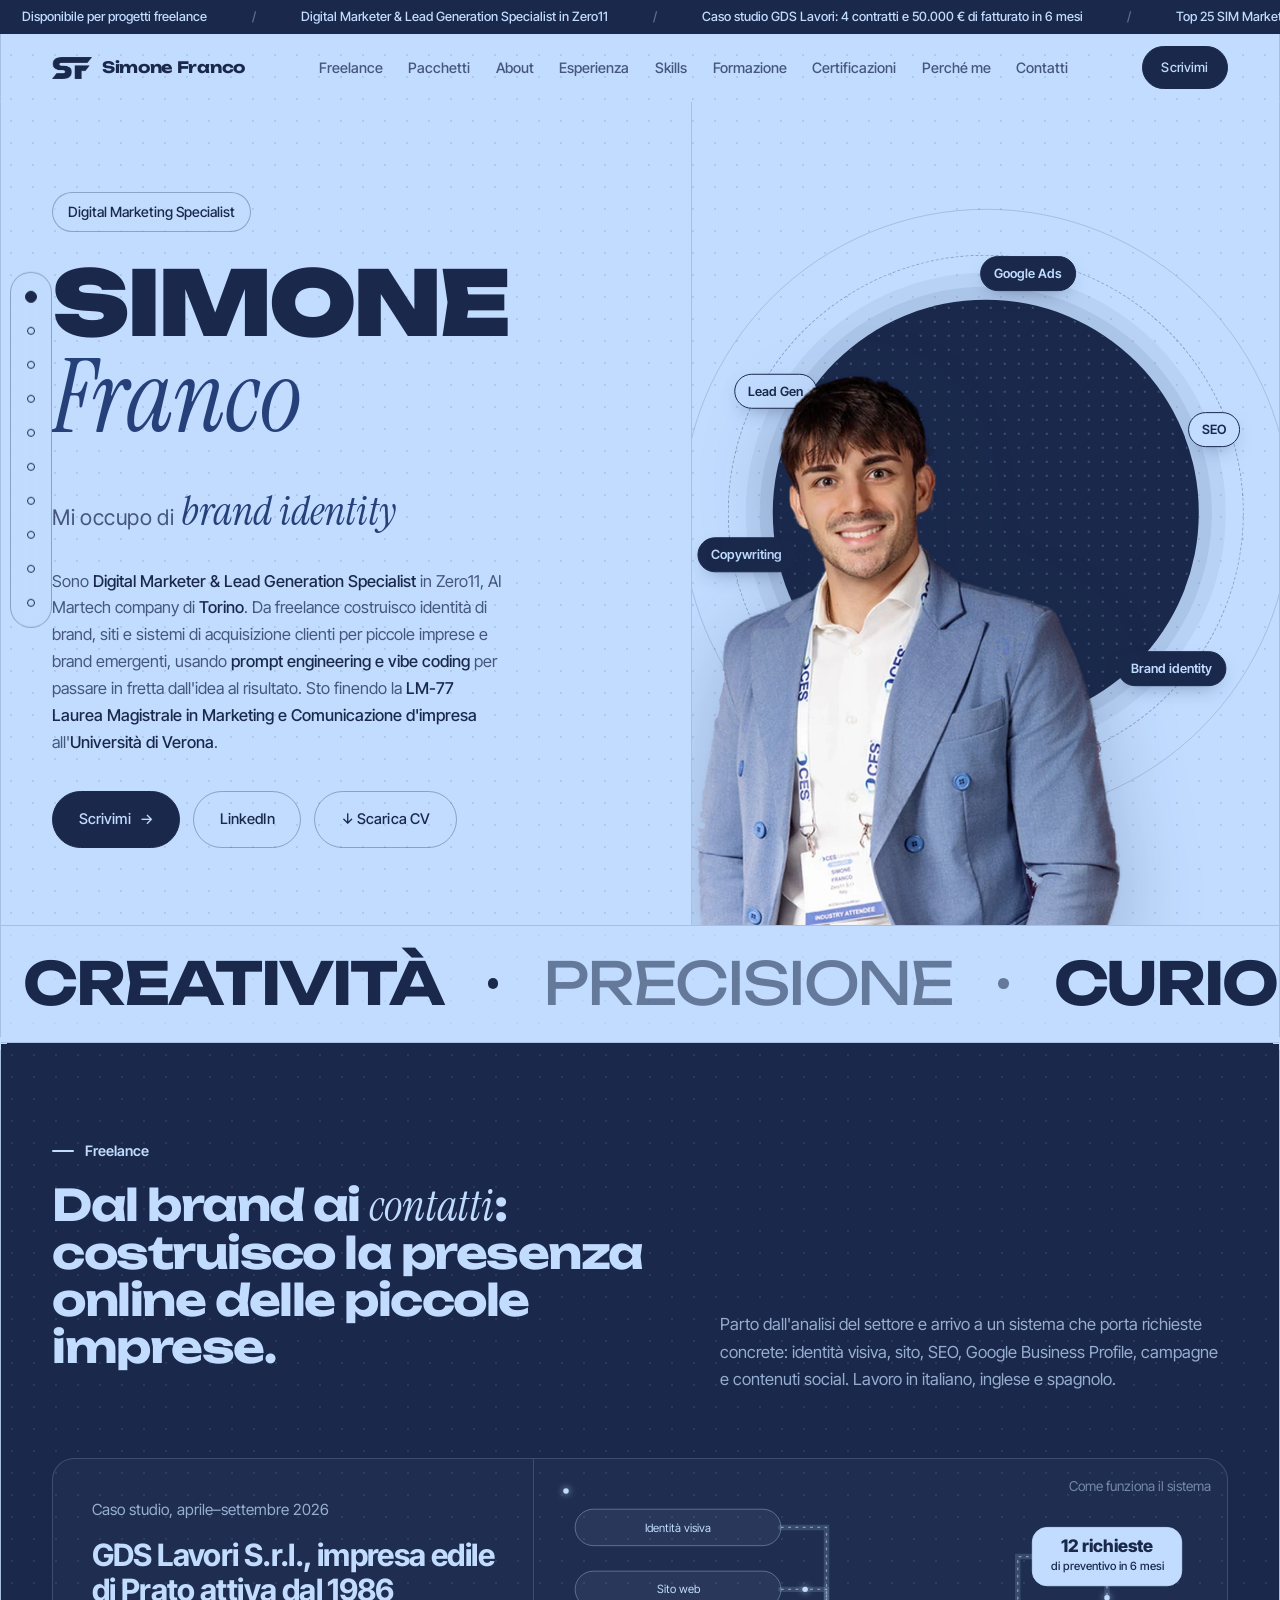
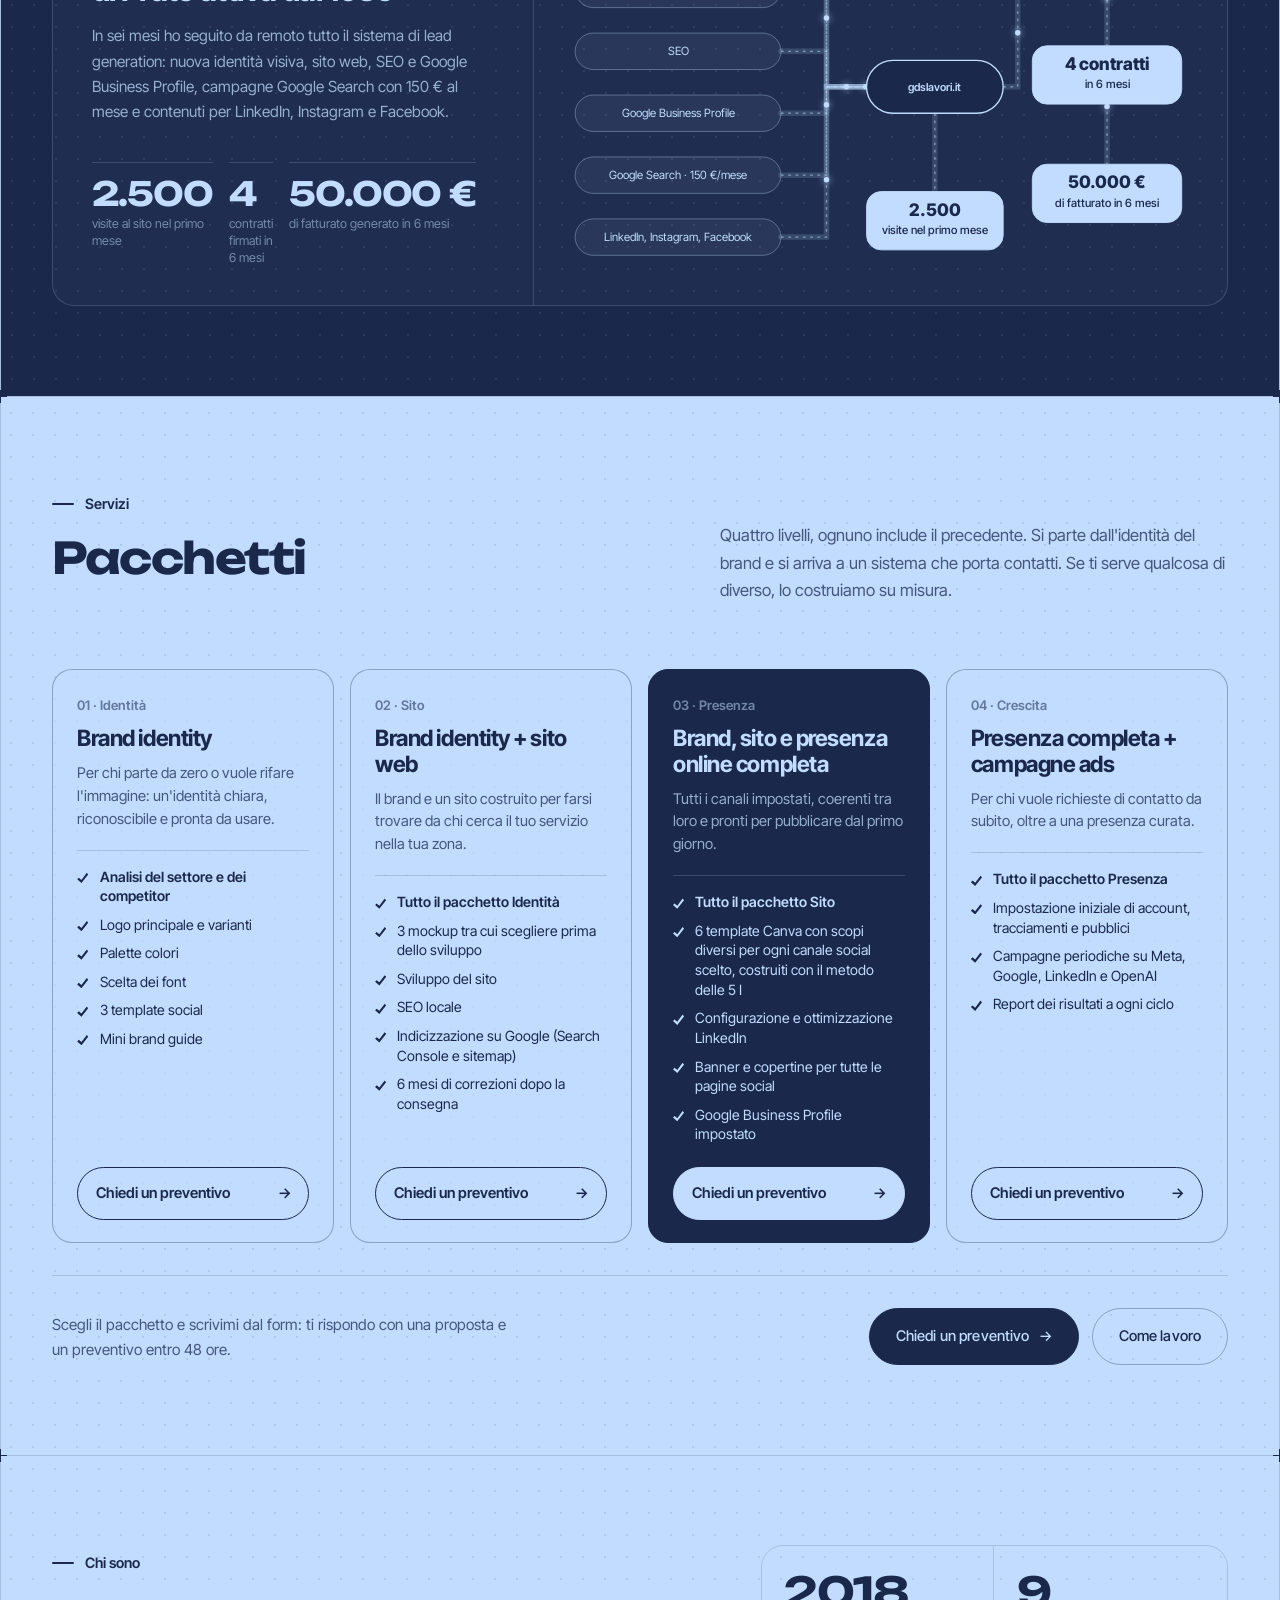
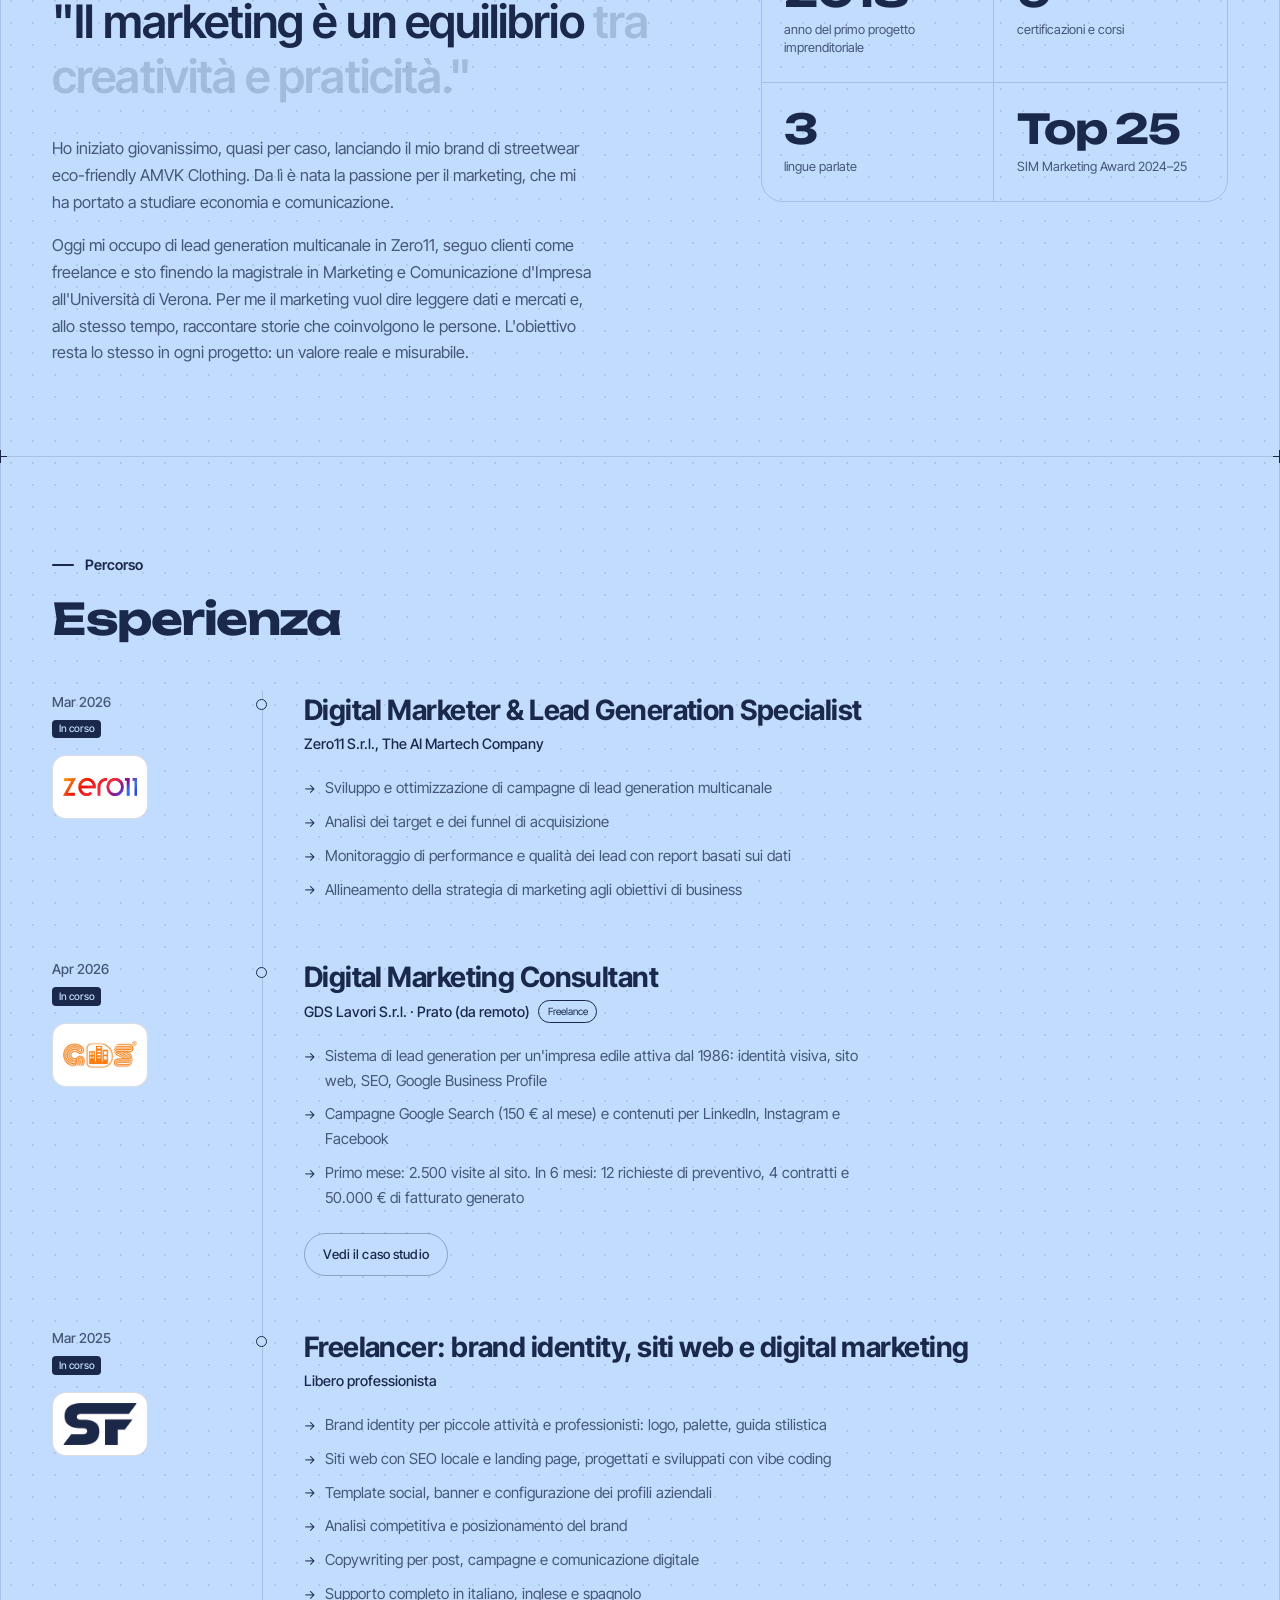
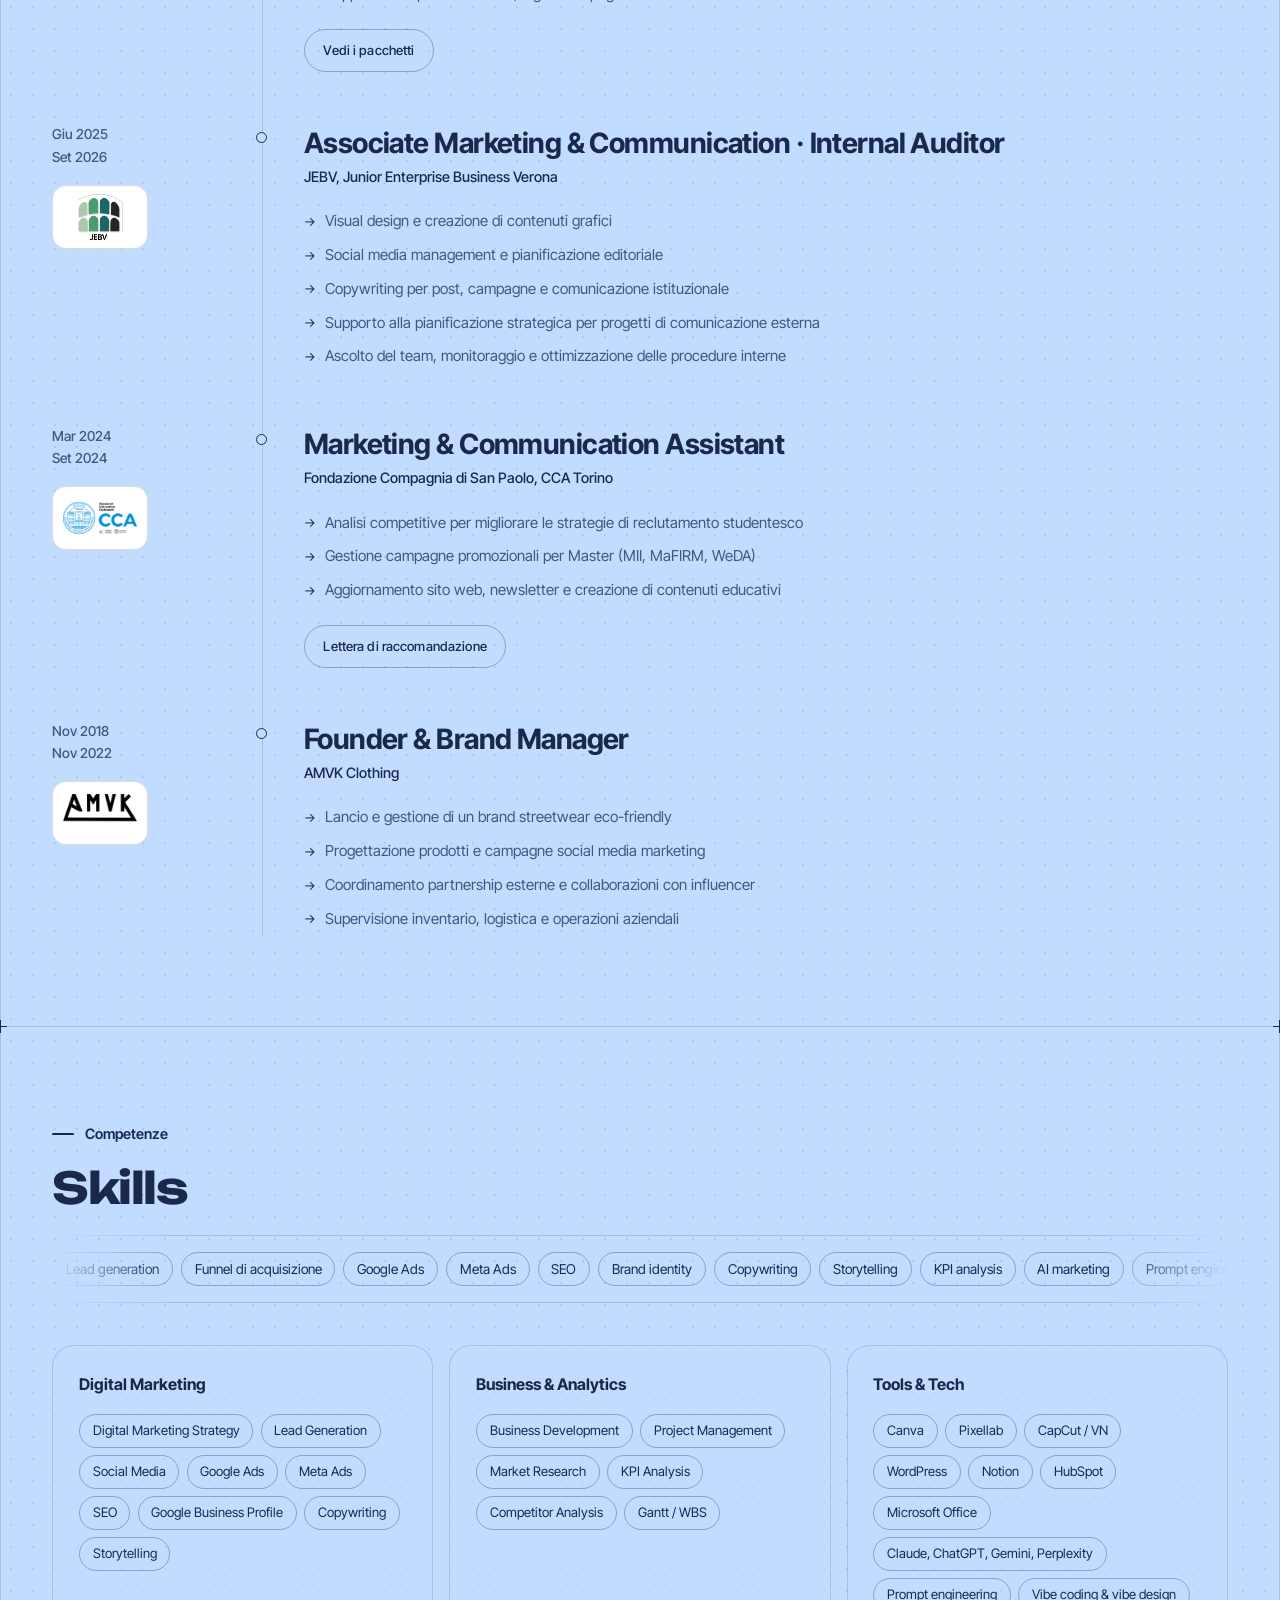
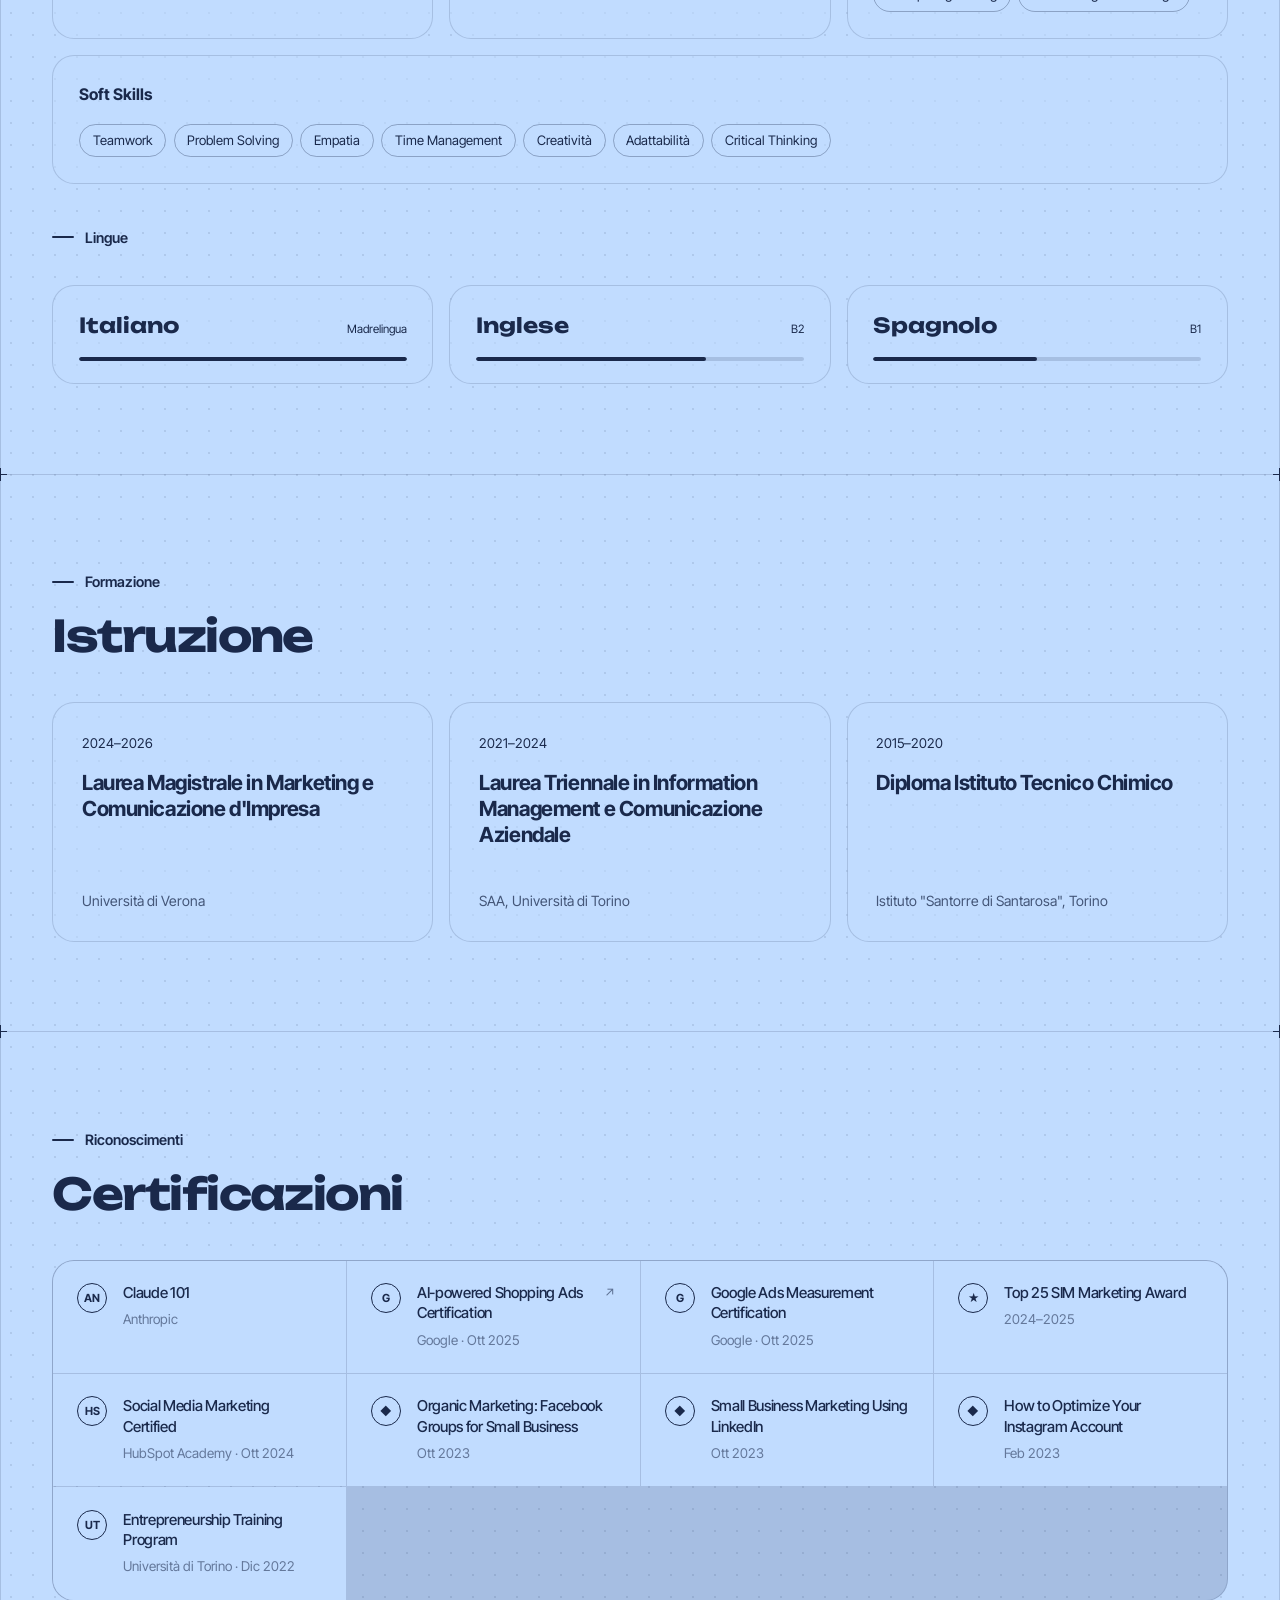
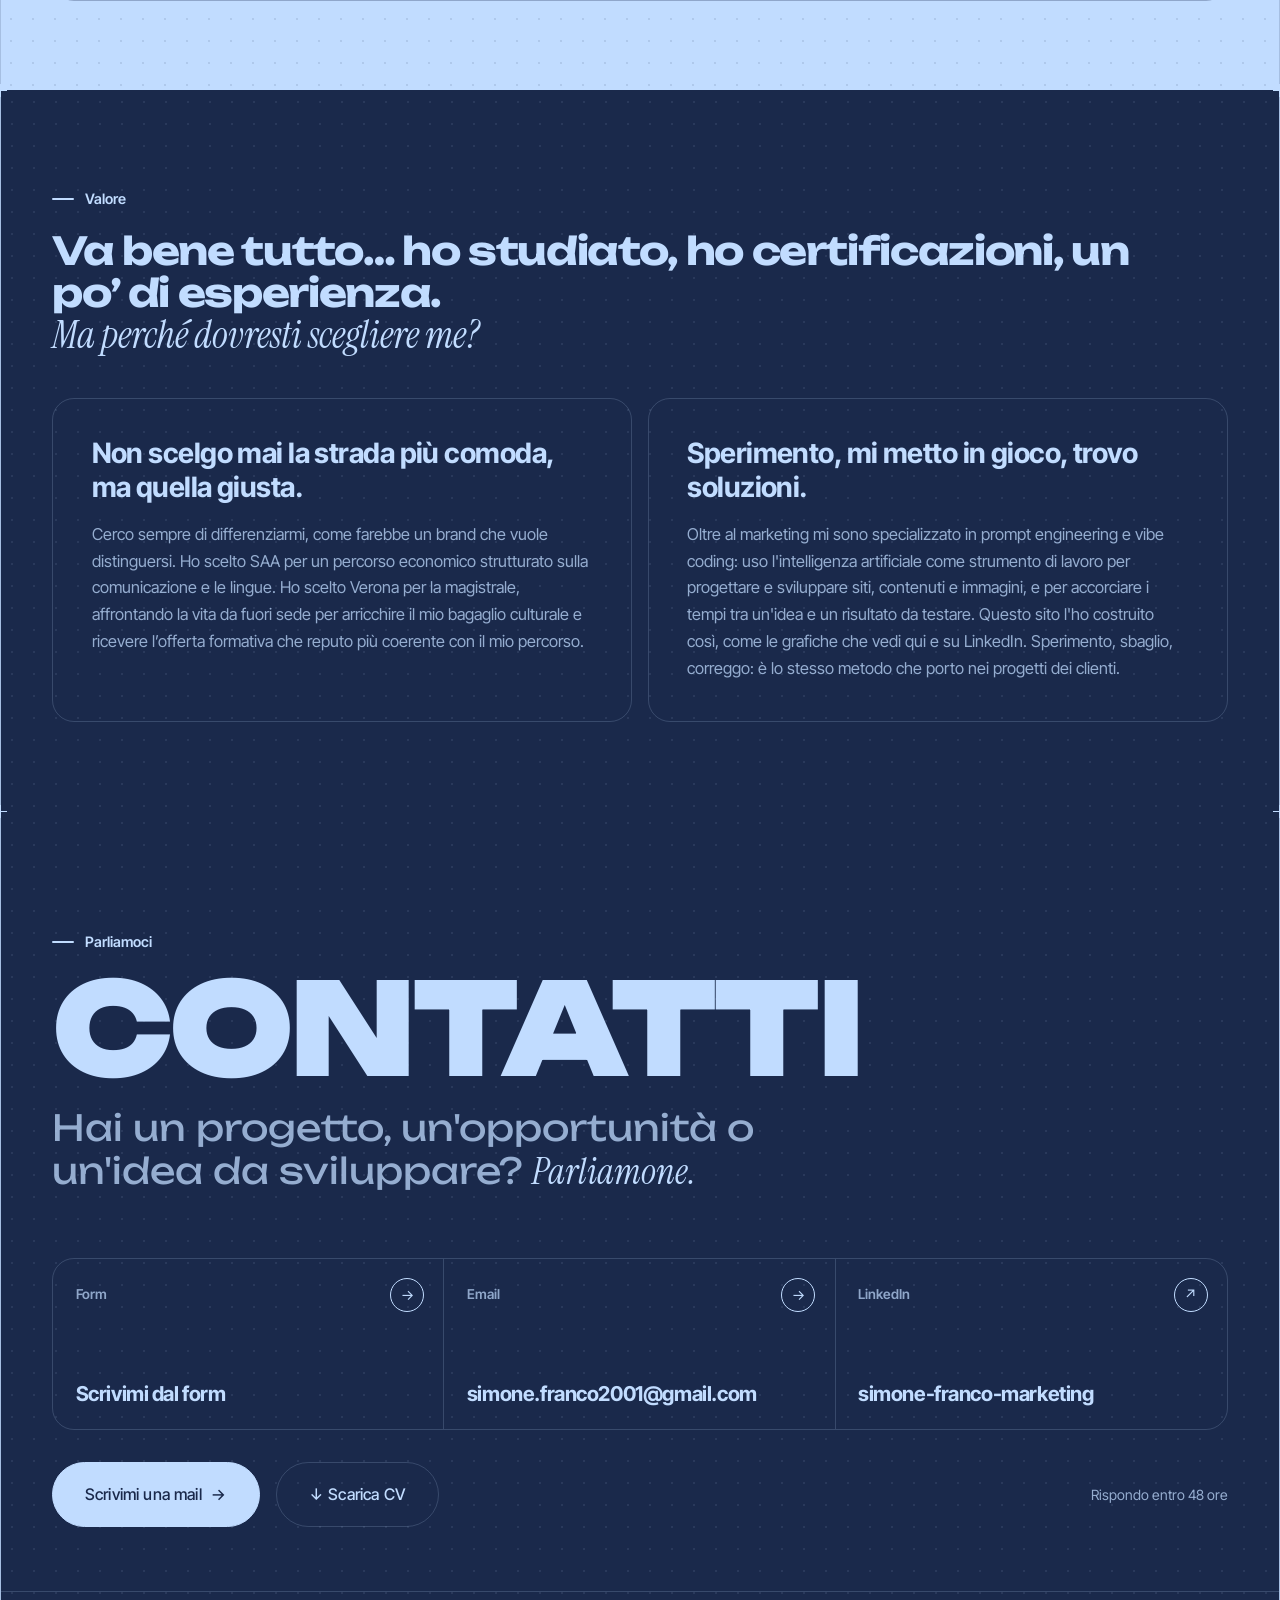
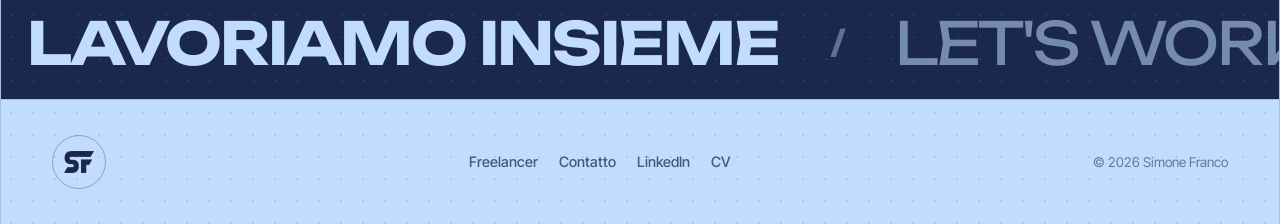
==== commit 8b5e00bc: "Caso GDS: 12 richieste di preventivo in 6 mesi nel diagramma e nel Percorso Co-Authored-By: Claude O" ====
--- a/index.html
+++ b/index.html
@@ -83,8 +83,8 @@
   <link rel="preconnect" href="https://fonts.gstatic.com" crossorigin>
   <link href="https://fonts.googleapis.com/css2?family=Unbounded:wght@500;700;900&family=Inter+Tight:ital,wght@0,400;0,500;0,600;0,700;1,400&family=Instrument+Serif:ital@0;1&display=swap" rel="stylesheet">
   <link rel="preload" as="image" href="assets/img/simone-franco-ces-v2.webp" type="image/webp" fetchpriority="high">
-  <link rel="stylesheet" href="assets/css/site.css?v=20261117b">
-  <script src="assets/js/site.js?v=20261117b" defer></script>
+  <link rel="stylesheet" href="assets/css/site.css?v=20261117c">
+  <script src="assets/js/site.js?v=20261117c" defer></script>
 </head>
 <body>
   <a class="skip-link" href="#main">Vai al contenuto</a>
@@ -233,7 +233,7 @@
           </div>
           <div class="case-visual">
             <span class="tabs">Come funziona il sistema</span>
-            <svg class="flow flow-desktop" viewBox="0 0 690 420" role="img" aria-labelledby="flowTitle"><title id="flowTitle">Sistema di lead generation per GDS Lavori: identità visiva, sito web, SEO, Google Business Profile, Google Search e social portano traffico al sito; 2.500 visite nel primo mese; in 6 mesi 4 contratti e 50.000 euro di fatturato.</title><path class="wire base" d="M236,40 H286 V215 H330"/><path class="wire base" d="M236,108 H286 V215 H330"/><path class="wire base" d="M236,176 H286 V215 H330"/><path class="wire base" d="M236,244 H286 V215 H330"/><path class="wire base" d="M236,312 H286 V215 H330"/><path class="wire base" d="M236,380 H286 V215 H330"/><path class="wire base" d="M480,215 H496 V82 H512"/><path class="wire base" d="M594,104 V170"/><path class="wire base" d="M594,234 V300"/><path class="wire base" d="M405,244 V330"/><path class="wire" id="fd0" d="M236,40 H286 V215 H330"/><path class="wire" id="fd1" d="M236,108 H286 V215 H330"/><path class="wire" id="fd2" d="M236,176 H286 V215 H330"/><path class="wire" id="fd3" d="M236,244 H286 V215 H330"/><path class="wire" id="fd4" d="M236,312 H286 V215 H330"/><path class="wire" id="fd5" d="M236,380 H286 V215 H330"/><path class="wire" id="fd6" d="M480,215 H496 V82 H512"/><path class="wire" id="fd7" d="M594,104 V170"/><path class="wire" id="fd8" d="M594,234 V300"/><path class="wire" id="fd9" d="M405,244 V330"/><circle class="comet" r="3"><animateMotion dur="2.4s" begin="0.00s" repeatCount="indefinite"><mpath href="#fd0"/></animateMotion></circle><circle class="comet" r="3"><animateMotion dur="2.9s" begin="0.45s" repeatCount="indefinite"><mpath href="#fd1"/></animateMotion></circle><circle class="comet" r="3"><animateMotion dur="3.4s" begin="0.90s" repeatCount="indefinite"><mpath href="#fd2"/></animateMotion></circle><circle class="comet" r="3"><animateMotion dur="2.4s" begin="1.35s" repeatCount="indefinite"><mpath href="#fd3"/></animateMotion></circle><circle class="comet" r="3"><animateMotion dur="2.9s" begin="1.80s" repeatCount="indefinite"><mpath href="#fd4"/></animateMotion></circle><circle class="comet" r="3"><animateMotion dur="3.4s" begin="2.25s" repeatCount="indefinite"><mpath href="#fd5"/></animateMotion></circle><circle class="comet" r="3"><animateMotion dur="2.4s" begin="2.70s" repeatCount="indefinite"><mpath href="#fd6"/></animateMotion></circle><circle class="comet" r="3"><animateMotion dur="2.9s" begin="3.15s" repeatCount="indefinite"><mpath href="#fd7"/></animateMotion></circle><circle class="comet" r="3"><animateMotion dur="3.4s" begin="3.60s" repeatCount="indefinite"><mpath href="#fd8"/></animateMotion></circle><circle class="comet" r="3"><animateMotion dur="2.4s" begin="4.05s" repeatCount="indefinite"><mpath href="#fd9"/></animateMotion></circle><g class="node " style="transition-delay:0.00s"><rect x="10" y="20" width="226" height="40" rx="20.0"/><text x="123.0" y="44.5" text-anchor="middle">Identità visiva</text></g><g class="node " style="transition-delay:0.08s"><rect x="10" y="88" width="226" height="40" rx="20.0"/><text x="123.0" y="112.5" text-anchor="middle">Sito web</text></g><g class="node " style="transition-delay:0.16s"><rect x="10" y="156" width="226" height="40" rx="20.0"/><text x="123.0" y="180.5" text-anchor="middle">SEO</text></g><g class="node " style="transition-delay:0.24s"><rect x="10" y="224" width="226" height="40" rx="20.0"/><text x="123.0" y="248.5" text-anchor="middle">Google Business Profile</text></g><g class="node " style="transition-delay:0.32s"><rect x="10" y="292" width="226" height="40" rx="20.0"/><text x="123.0" y="316.5" text-anchor="middle">Google Search · 150 €/mese</text></g><g class="node " style="transition-delay:0.40s"><rect x="10" y="360" width="226" height="40" rx="20.0"/><text x="123.0" y="384.5" text-anchor="middle">LinkedIn, Instagram, Facebook</text></g><g class="node hub" style="transition-delay:0.55s"><rect x="330" y="186" width="150" height="58" rx="29.0"/><text x="405.0" y="219.5" text-anchor="middle">gdslavori.it</text></g><g class="node " style="transition-delay:0.65s"><rect x="512" y="60" width="164" height="44" rx="22.0"/><text x="594.0" y="86.5" text-anchor="middle">Richieste di preventivo</text></g><g class="node key" style="transition-delay:0.75s"><rect x="330" y="330" width="150" height="64" rx="16"/><text x="405.0" y="356.5" text-anchor="middle" class="big">2.500</text><text x="405.0" y="376.5" text-anchor="middle">visite nel primo mese</text></g><g class="node key" style="transition-delay:0.85s"><rect x="512" y="170" width="164" height="64" rx="16"/><text x="594.0" y="196.5" text-anchor="middle" class="big">4 contratti</text><text x="594.0" y="216.5" text-anchor="middle">in 6 mesi</text></g><g class="node key" style="transition-delay:0.95s"><rect x="512" y="300" width="164" height="64" rx="16"/><text x="594.0" y="326.5" text-anchor="middle" class="big">50.000 €</text><text x="594.0" y="346.5" text-anchor="middle">di fatturato in 6 mesi</text></g></svg><svg class="flow flow-mobile" viewBox="0 0 360 620" aria-hidden="true"><path class="wire base" d="M91.0,46 V176 H180 V196"/><path class="wire base" d="M269.0,46 V176 H180 V196"/><path class="wire base" d="M91.0,100 V176 H180 V196"/><path class="wire base" d="M269.0,100 V176 H180 V196"/><path class="wire base" d="M91.0,154 V176 H180 V196"/><path class="wire base" d="M269.0,154 V176 H180 V196"/><path class="wire base" d="M180,250 V286"/><path class="wire base" d="M180,350 V380"/><path class="wire base" d="M180,424 V454"/><path class="wire base" d="M180,518 V548"/><path class="wire" id="fm0" d="M91.0,46 V176 H180 V196"/><path class="wire" id="fm1" d="M269.0,46 V176 H180 V196"/><path class="wire" id="fm2" d="M91.0,100 V176 H180 V196"/><path class="wire" id="fm3" d="M269.0,100 V176 H180 V196"/><path class="wire" id="fm4" d="M91.0,154 V176 H180 V196"/><path class="wire" id="fm5" d="M269.0,154 V176 H180 V196"/><path class="wire" id="fm6" d="M180,250 V286"/><path class="wire" id="fm7" d="M180,350 V380"/><path class="wire" id="fm8" d="M180,424 V454"/><path class="wire" id="fm9" d="M180,518 V548"/><circle class="comet" r="3"><animateMotion dur="2.4s" begin="0.00s" repeatCount="indefinite"><mpath href="#fm0"/></animateMotion></circle><circle class="comet" r="3"><animateMotion dur="2.9s" begin="0.45s" repeatCount="indefinite"><mpath href="#fm1"/></animateMotion></circle><circle class="comet" r="3"><animateMotion dur="3.4s" begin="0.90s" repeatCount="indefinite"><mpath href="#fm2"/></animateMotion></circle><circle class="comet" r="3"><animateMotion dur="2.4s" begin="1.35s" repeatCount="indefinite"><mpath href="#fm3"/></animateMotion></circle><circle class="comet" r="3"><animateMotion dur="2.9s" begin="1.80s" repeatCount="indefinite"><mpath href="#fm4"/></animateMotion></circle><circle class="comet" r="3"><animateMotion dur="3.4s" begin="2.25s" repeatCount="indefinite"><mpath href="#fm5"/></animateMotion></circle><circle class="comet" r="3"><animateMotion dur="2.4s" begin="2.70s" repeatCount="indefinite"><mpath href="#fm6"/></animateMotion></circle><circle class="comet" r="3"><animateMotion dur="2.9s" begin="3.15s" repeatCount="indefinite"><mpath href="#fm7"/></animateMotion></circle><circle class="comet" r="3"><animateMotion dur="3.4s" begin="3.60s" repeatCount="indefinite"><mpath href="#fm8"/></animateMotion></circle><circle class="comet" r="3"><animateMotion dur="2.4s" begin="4.05s" repeatCount="indefinite"><mpath href="#fm9"/></animateMotion></circle><g class="node " style="transition-delay:0.00s"><rect x="8" y="8" width="166" height="38" rx="19.0"/><text x="91.0" y="31.5" text-anchor="middle">Identità visiva</text></g><g class="node " style="transition-delay:0.06s"><rect x="186" y="8" width="166" height="38" rx="19.0"/><text x="269.0" y="31.5" text-anchor="middle">Sito web</text></g><g class="node " style="transition-delay:0.12s"><rect x="8" y="62" width="166" height="38" rx="19.0"/><text x="91.0" y="85.5" text-anchor="middle">SEO</text></g><g class="node " style="transition-delay:0.18s"><rect x="186" y="62" width="166" height="38" rx="19.0"/><text x="269.0" y="85.5" text-anchor="middle">Google Business</text></g><g class="node " style="transition-delay:0.24s"><rect x="8" y="116" width="166" height="38" rx="19.0"/><text x="91.0" y="139.5" text-anchor="middle">Google Search</text></g><g class="node " style="transition-delay:0.30s"><rect x="186" y="116" width="166" height="38" rx="19.0"/><text x="269.0" y="139.5" text-anchor="middle">Social media</text></g><g class="node hub" style="transition-delay:0.45s"><rect x="95" y="196" width="170" height="54" rx="27.0"/><text x="180.0" y="227.5" text-anchor="middle">gdslavori.it</text></g><g class="node key" style="transition-delay:0.60s"><rect x="95" y="286" width="170" height="64" rx="16"/><text x="180.0" y="312.5" text-anchor="middle" class="big">2.500</text><text x="180.0" y="332.5" text-anchor="middle">visite nel primo mese</text></g><g class="node " style="transition-delay:0.70s"><rect x="85" y="380" width="190" height="44" rx="22.0"/><text x="180.0" y="406.5" text-anchor="middle">Richieste di preventivo</text></g><g class="node key" style="transition-delay:0.80s"><rect x="95" y="454" width="170" height="64" rx="16"/><text x="180.0" y="480.5" text-anchor="middle" class="big">4 contratti</text><text x="180.0" y="500.5" text-anchor="middle">in 6 mesi</text></g><g class="node key" style="transition-delay:0.90s"><rect x="85" y="548" width="190" height="64" rx="16"/><text x="180.0" y="574.5" text-anchor="middle" class="big">50.000 €</text><text x="180.0" y="594.5" text-anchor="middle">di fatturato in 6 mesi</text></g></svg>
+            <svg class="flow flow-desktop" viewBox="0 0 690 420" role="img" aria-labelledby="flowTitle"><title id="flowTitle">Sistema di lead generation per GDS Lavori: identità visiva, sito web, SEO, Google Business Profile, Google Search e social portano traffico al sito; 2.500 visite nel primo mese; in 6 mesi 12 richieste di preventivo, 4 contratti e 50.000 euro di fatturato.</title><path class="wire base" d="M236,40 H286 V215 H330"/><path class="wire base" d="M236,108 H286 V215 H330"/><path class="wire base" d="M236,176 H286 V215 H330"/><path class="wire base" d="M236,244 H286 V215 H330"/><path class="wire base" d="M236,312 H286 V215 H330"/><path class="wire base" d="M236,380 H286 V215 H330"/><path class="wire base" d="M480,215 H496 V72 H512"/><path class="wire base" d="M594,104 V170"/><path class="wire base" d="M594,234 V300"/><path class="wire base" d="M405,244 V330"/><path class="wire" id="fd0" d="M236,40 H286 V215 H330"/><path class="wire" id="fd1" d="M236,108 H286 V215 H330"/><path class="wire" id="fd2" d="M236,176 H286 V215 H330"/><path class="wire" id="fd3" d="M236,244 H286 V215 H330"/><path class="wire" id="fd4" d="M236,312 H286 V215 H330"/><path class="wire" id="fd5" d="M236,380 H286 V215 H330"/><path class="wire" id="fd6" d="M480,215 H496 V72 H512"/><path class="wire" id="fd7" d="M594,104 V170"/><path class="wire" id="fd8" d="M594,234 V300"/><path class="wire" id="fd9" d="M405,244 V330"/><circle class="comet" r="3"><animateMotion dur="2.4s" begin="0.00s" repeatCount="indefinite"><mpath href="#fd0"/></animateMotion></circle><circle class="comet" r="3"><animateMotion dur="2.9s" begin="0.45s" repeatCount="indefinite"><mpath href="#fd1"/></animateMotion></circle><circle class="comet" r="3"><animateMotion dur="3.4s" begin="0.90s" repeatCount="indefinite"><mpath href="#fd2"/></animateMotion></circle><circle class="comet" r="3"><animateMotion dur="2.4s" begin="1.35s" repeatCount="indefinite"><mpath href="#fd3"/></animateMotion></circle><circle class="comet" r="3"><animateMotion dur="2.9s" begin="1.80s" repeatCount="indefinite"><mpath href="#fd4"/></animateMotion></circle><circle class="comet" r="3"><animateMotion dur="3.4s" begin="2.25s" repeatCount="indefinite"><mpath href="#fd5"/></animateMotion></circle><circle class="comet" r="3"><animateMotion dur="2.4s" begin="2.70s" repeatCount="indefinite"><mpath href="#fd6"/></animateMotion></circle><circle class="comet" r="3"><animateMotion dur="2.9s" begin="3.15s" repeatCount="indefinite"><mpath href="#fd7"/></animateMotion></circle><circle class="comet" r="3"><animateMotion dur="3.4s" begin="3.60s" repeatCount="indefinite"><mpath href="#fd8"/></animateMotion></circle><circle class="comet" r="3"><animateMotion dur="2.4s" begin="4.05s" repeatCount="indefinite"><mpath href="#fd9"/></animateMotion></circle><g class="node " style="transition-delay:0.00s"><rect x="10" y="20" width="226" height="40" rx="20.0"/><text x="123.0" y="44.5" text-anchor="middle">Identità visiva</text></g><g class="node " style="transition-delay:0.08s"><rect x="10" y="88" width="226" height="40" rx="20.0"/><text x="123.0" y="112.5" text-anchor="middle">Sito web</text></g><g class="node " style="transition-delay:0.16s"><rect x="10" y="156" width="226" height="40" rx="20.0"/><text x="123.0" y="180.5" text-anchor="middle">SEO</text></g><g class="node " style="transition-delay:0.24s"><rect x="10" y="224" width="226" height="40" rx="20.0"/><text x="123.0" y="248.5" text-anchor="middle">Google Business Profile</text></g><g class="node " style="transition-delay:0.32s"><rect x="10" y="292" width="226" height="40" rx="20.0"/><text x="123.0" y="316.5" text-anchor="middle">Google Search · 150 €/mese</text></g><g class="node " style="transition-delay:0.40s"><rect x="10" y="360" width="226" height="40" rx="20.0"/><text x="123.0" y="384.5" text-anchor="middle">LinkedIn, Instagram, Facebook</text></g><g class="node hub" style="transition-delay:0.55s"><rect x="330" y="186" width="150" height="58" rx="29.0"/><text x="405.0" y="219.5" text-anchor="middle">gdslavori.it</text></g><g class="node key" style="transition-delay:0.65s"><rect x="512" y="40" width="164" height="64" rx="16"/><text x="594.0" y="66.5" text-anchor="middle" class="big">12 richieste</text><text x="594.0" y="86.5" text-anchor="middle">di preventivo in 6 mesi</text></g><g class="node key" style="transition-delay:0.75s"><rect x="330" y="330" width="150" height="64" rx="16"/><text x="405.0" y="356.5" text-anchor="middle" class="big">2.500</text><text x="405.0" y="376.5" text-anchor="middle">visite nel primo mese</text></g><g class="node key" style="transition-delay:0.85s"><rect x="512" y="170" width="164" height="64" rx="16"/><text x="594.0" y="196.5" text-anchor="middle" class="big">4 contratti</text><text x="594.0" y="216.5" text-anchor="middle">in 6 mesi</text></g><g class="node key" style="transition-delay:0.95s"><rect x="512" y="300" width="164" height="64" rx="16"/><text x="594.0" y="326.5" text-anchor="middle" class="big">50.000 €</text><text x="594.0" y="346.5" text-anchor="middle">di fatturato in 6 mesi</text></g></svg><svg class="flow flow-mobile" viewBox="0 0 360 620" aria-hidden="true"><path class="wire base" d="M91.0,46 V176 H180 V196"/><path class="wire base" d="M269.0,46 V176 H180 V196"/><path class="wire base" d="M91.0,100 V176 H180 V196"/><path class="wire base" d="M269.0,100 V176 H180 V196"/><path class="wire base" d="M91.0,154 V176 H180 V196"/><path class="wire base" d="M269.0,154 V176 H180 V196"/><path class="wire base" d="M180,250 V286"/><path class="wire base" d="M180,350 V372"/><path class="wire base" d="M180,436 V454"/><path class="wire base" d="M180,518 V548"/><path class="wire" id="fm0" d="M91.0,46 V176 H180 V196"/><path class="wire" id="fm1" d="M269.0,46 V176 H180 V196"/><path class="wire" id="fm2" d="M91.0,100 V176 H180 V196"/><path class="wire" id="fm3" d="M269.0,100 V176 H180 V196"/><path class="wire" id="fm4" d="M91.0,154 V176 H180 V196"/><path class="wire" id="fm5" d="M269.0,154 V176 H180 V196"/><path class="wire" id="fm6" d="M180,250 V286"/><path class="wire" id="fm7" d="M180,350 V372"/><path class="wire" id="fm8" d="M180,436 V454"/><path class="wire" id="fm9" d="M180,518 V548"/><circle class="comet" r="3"><animateMotion dur="2.4s" begin="0.00s" repeatCount="indefinite"><mpath href="#fm0"/></animateMotion></circle><circle class="comet" r="3"><animateMotion dur="2.9s" begin="0.45s" repeatCount="indefinite"><mpath href="#fm1"/></animateMotion></circle><circle class="comet" r="3"><animateMotion dur="3.4s" begin="0.90s" repeatCount="indefinite"><mpath href="#fm2"/></animateMotion></circle><circle class="comet" r="3"><animateMotion dur="2.4s" begin="1.35s" repeatCount="indefinite"><mpath href="#fm3"/></animateMotion></circle><circle class="comet" r="3"><animateMotion dur="2.9s" begin="1.80s" repeatCount="indefinite"><mpath href="#fm4"/></animateMotion></circle><circle class="comet" r="3"><animateMotion dur="3.4s" begin="2.25s" repeatCount="indefinite"><mpath href="#fm5"/></animateMotion></circle><circle class="comet" r="3"><animateMotion dur="2.4s" begin="2.70s" repeatCount="indefinite"><mpath href="#fm6"/></animateMotion></circle><circle class="comet" r="3"><animateMotion dur="2.9s" begin="3.15s" repeatCount="indefinite"><mpath href="#fm7"/></animateMotion></circle><circle class="comet" r="3"><animateMotion dur="3.4s" begin="3.60s" repeatCount="indefinite"><mpath href="#fm8"/></animateMotion></circle><circle class="comet" r="3"><animateMotion dur="2.4s" begin="4.05s" repeatCount="indefinite"><mpath href="#fm9"/></animateMotion></circle><g class="node " style="transition-delay:0.00s"><rect x="8" y="8" width="166" height="38" rx="19.0"/><text x="91.0" y="31.5" text-anchor="middle">Identità visiva</text></g><g class="node " style="transition-delay:0.06s"><rect x="186" y="8" width="166" height="38" rx="19.0"/><text x="269.0" y="31.5" text-anchor="middle">Sito web</text></g><g class="node " style="transition-delay:0.12s"><rect x="8" y="62" width="166" height="38" rx="19.0"/><text x="91.0" y="85.5" text-anchor="middle">SEO</text></g><g class="node " style="transition-delay:0.18s"><rect x="186" y="62" width="166" height="38" rx="19.0"/><text x="269.0" y="85.5" text-anchor="middle">Google Business</text></g><g class="node " style="transition-delay:0.24s"><rect x="8" y="116" width="166" height="38" rx="19.0"/><text x="91.0" y="139.5" text-anchor="middle">Google Search</text></g><g class="node " style="transition-delay:0.30s"><rect x="186" y="116" width="166" height="38" rx="19.0"/><text x="269.0" y="139.5" text-anchor="middle">Social media</text></g><g class="node hub" style="transition-delay:0.45s"><rect x="95" y="196" width="170" height="54" rx="27.0"/><text x="180.0" y="227.5" text-anchor="middle">gdslavori.it</text></g><g class="node key" style="transition-delay:0.60s"><rect x="95" y="286" width="170" height="64" rx="16"/><text x="180.0" y="312.5" text-anchor="middle" class="big">2.500</text><text x="180.0" y="332.5" text-anchor="middle">visite nel primo mese</text></g><g class="node key" style="transition-delay:0.70s"><rect x="85" y="372" width="190" height="64" rx="16"/><text x="180.0" y="398.5" text-anchor="middle" class="big">12 richieste</text><text x="180.0" y="418.5" text-anchor="middle">di preventivo in 6 mesi</text></g><g class="node key" style="transition-delay:0.80s"><rect x="95" y="454" width="170" height="64" rx="16"/><text x="180.0" y="480.5" text-anchor="middle" class="big">4 contratti</text><text x="180.0" y="500.5" text-anchor="middle">in 6 mesi</text></g><g class="node key" style="transition-delay:0.90s"><rect x="85" y="548" width="190" height="64" rx="16"/><text x="180.0" y="574.5" text-anchor="middle" class="big">50.000 €</text><text x="180.0" y="594.5" text-anchor="middle">di fatturato in 6 mesi</text></g></svg>
           </div>
         </article>
 
@@ -325,7 +325,7 @@
               <ul>
                 <li>Sistema di lead generation per un'impresa edile attiva dal 1986: identità visiva, sito web, SEO, Google Business Profile</li>
                 <li>Campagne Google Search (150 € al mese) e contenuti per LinkedIn, Instagram e Facebook</li>
-                <li>Primo mese: 2.500 visite al sito. In 6 mesi: 4 contratti e 50.000 € di fatturato generato</li>
+                <li>Primo mese: 2.500 visite al sito. In 6 mesi: 12 richieste di preventivo, 4 contratti e 50.000 € di fatturato generato</li>
               </ul>
               <a href="#freelance" class="btn btn-ghost">Vedi il caso studio</a>
             </div>
--- a/assets/css/site.css
+++ b/assets/css/site.css
@@ -774,3 +774,4 @@
 .job-logo { width: 96px; height: 64px; object-fit: contain; background: #fff; border: 1px solid var(--line); border-radius: 14px; padding: 8px 10px; margin-top: 1rem; }
 .job-logo.tile { object-fit: cover; padding: 0; background: #2b2418; }
 @media (max-width: 720px) { .job-logo { width: 72px; height: 48px; margin-top: 0; padding: 6px 8px; } }
+@media (max-width: 720px) { .case-visual .tabs { position: static; margin-bottom: 1rem; align-self: start; } .case-visual { display: flex; flex-direction: column; } }
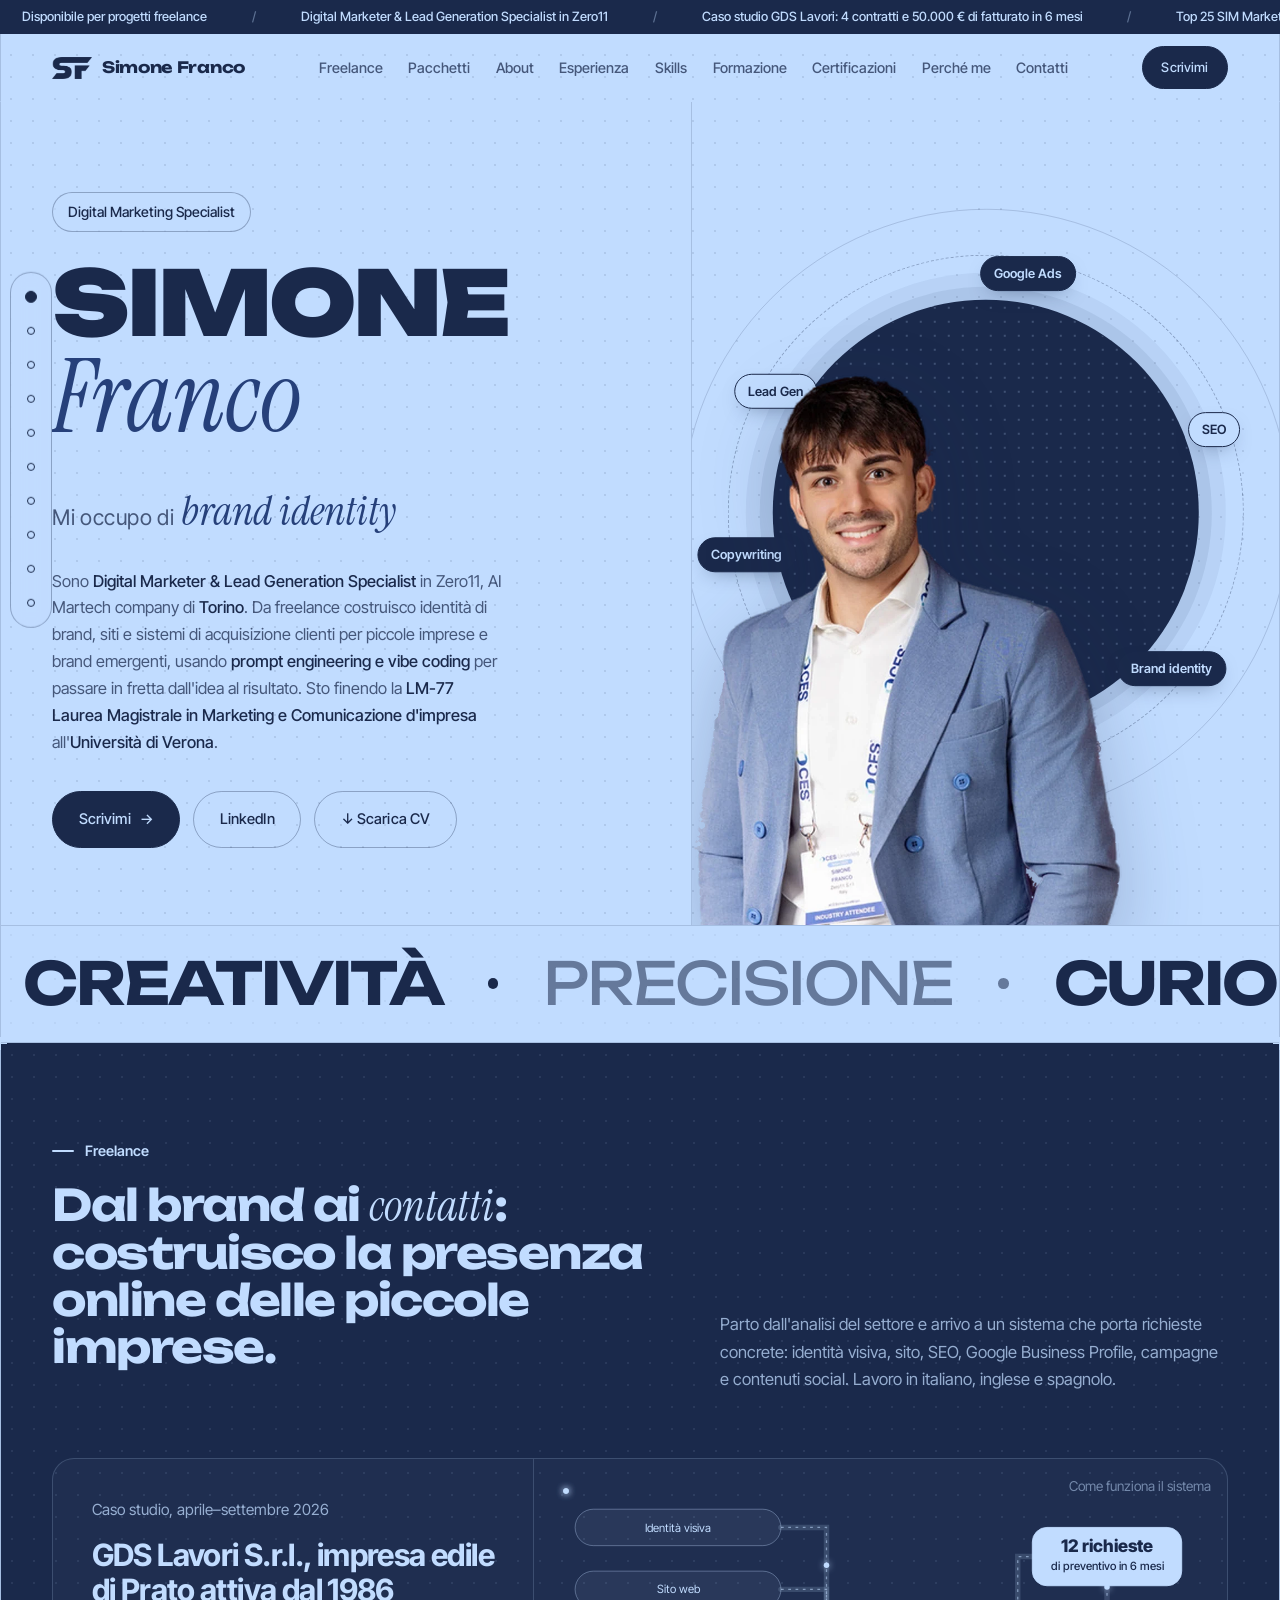
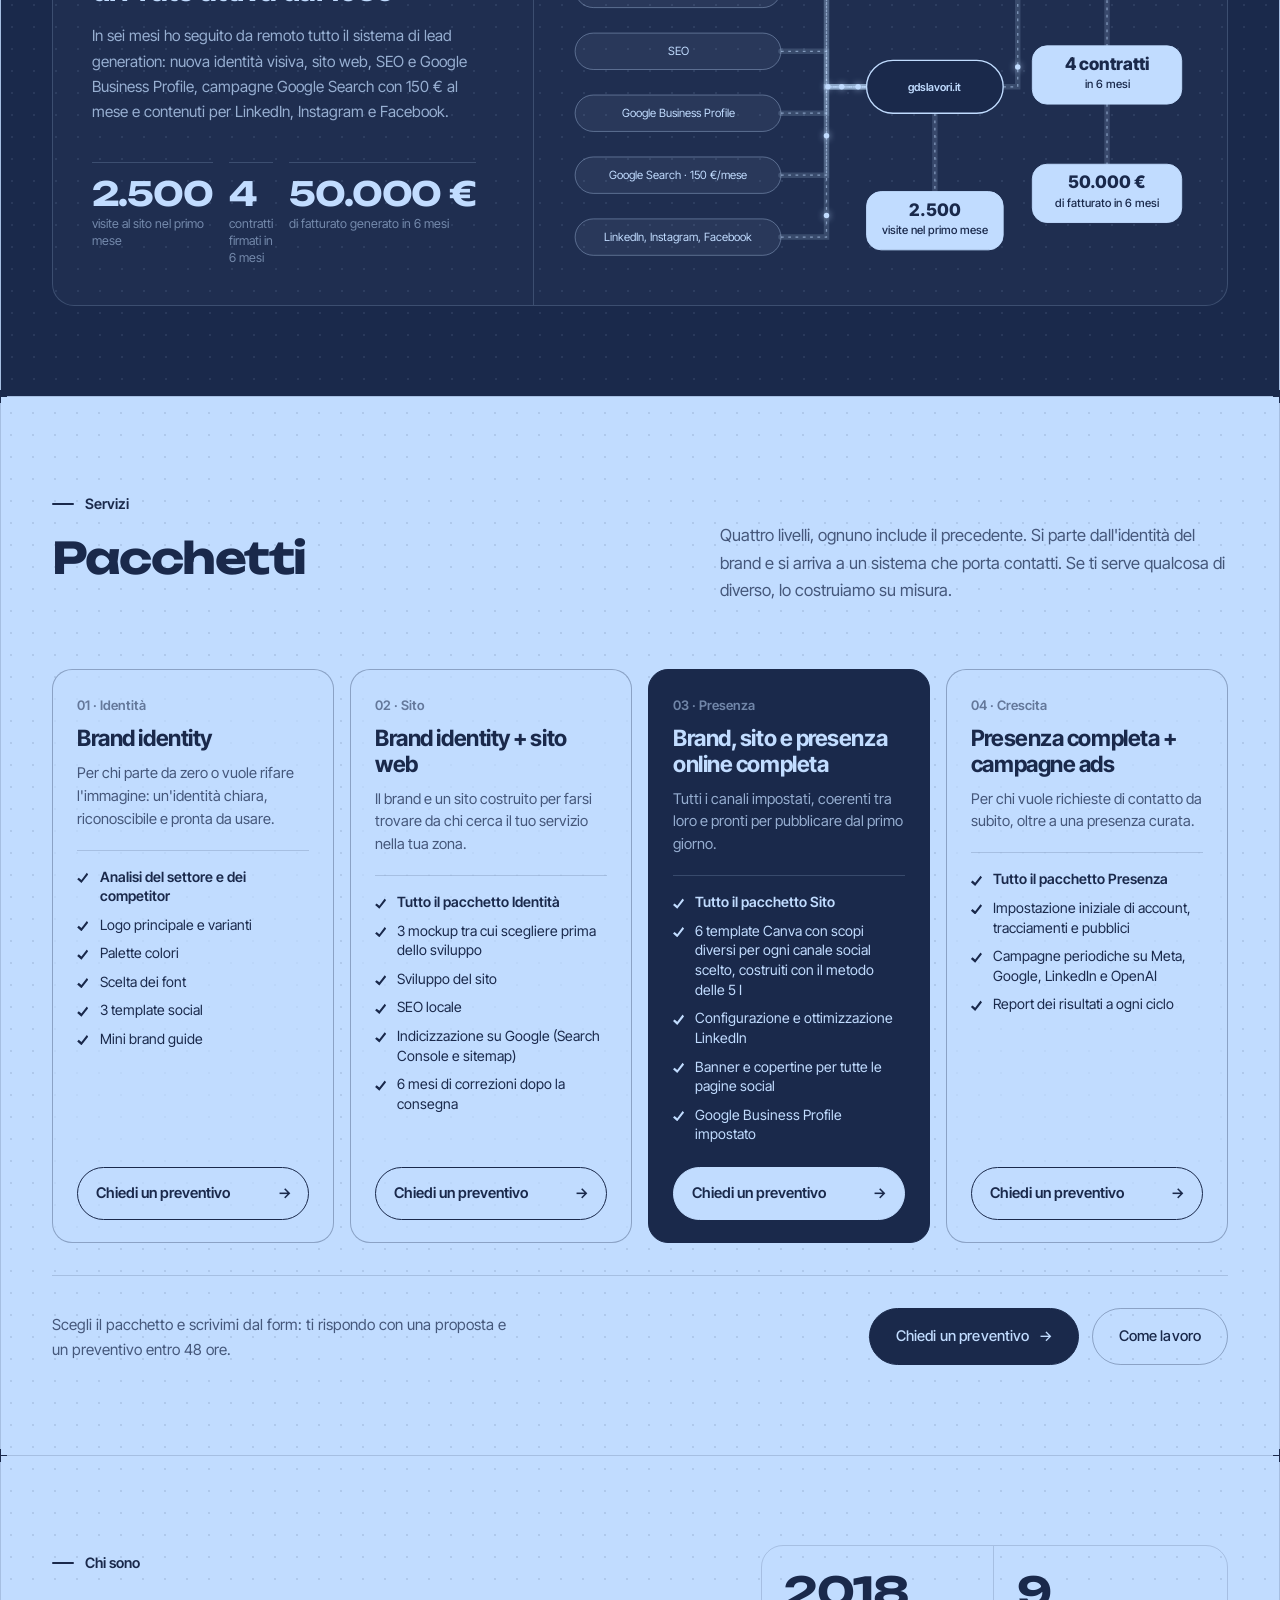
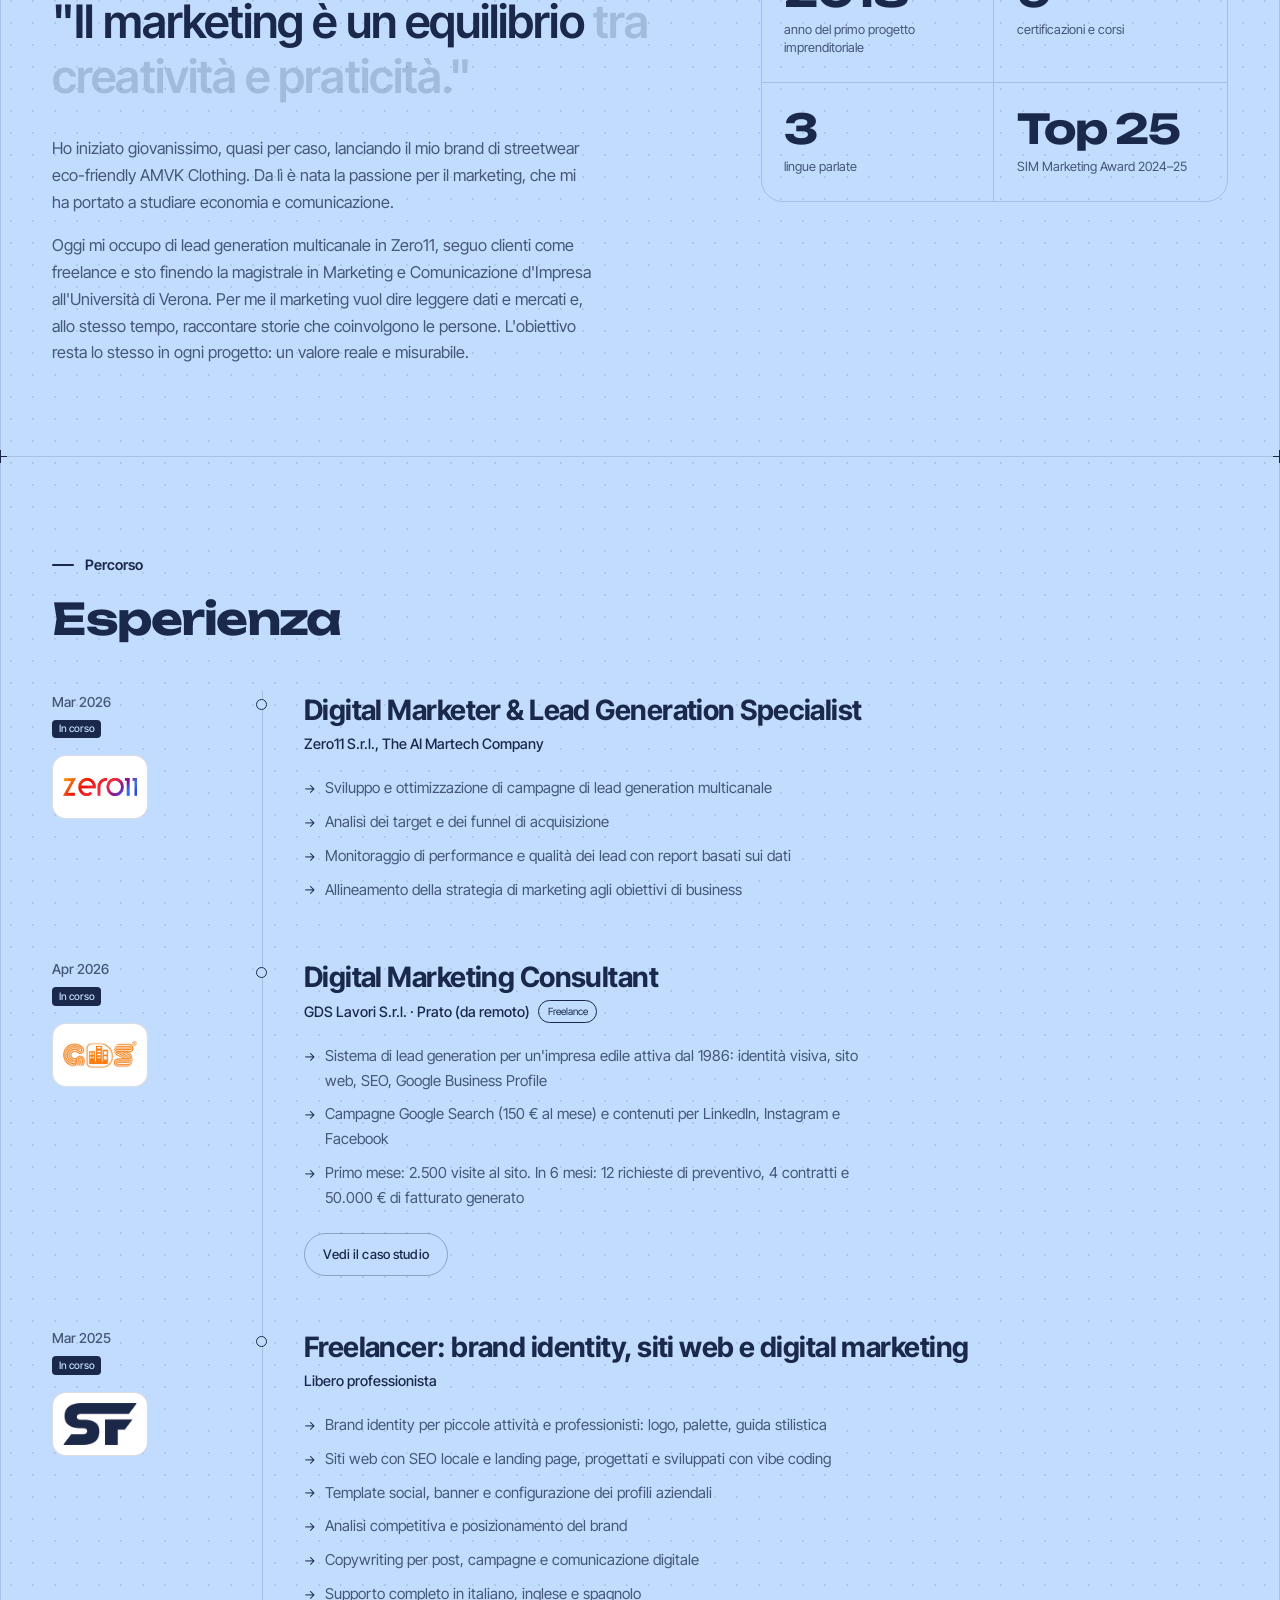
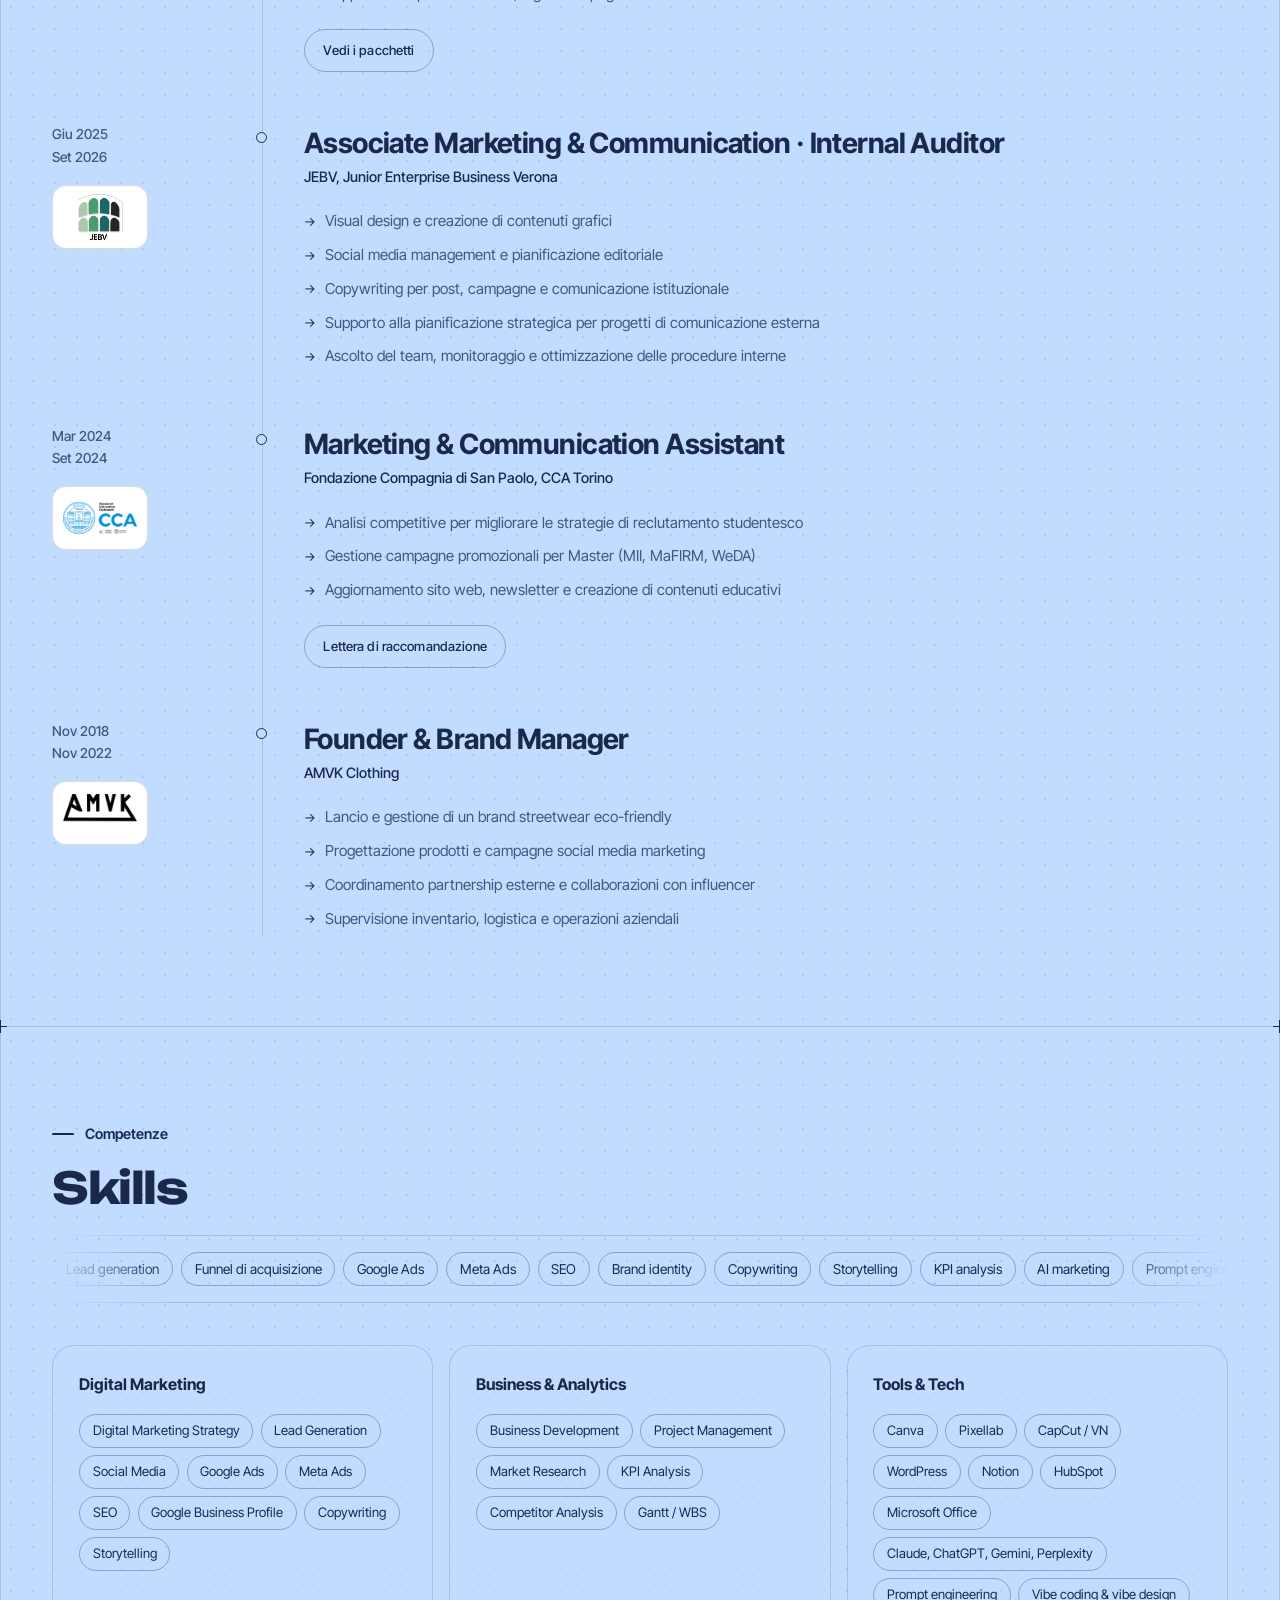
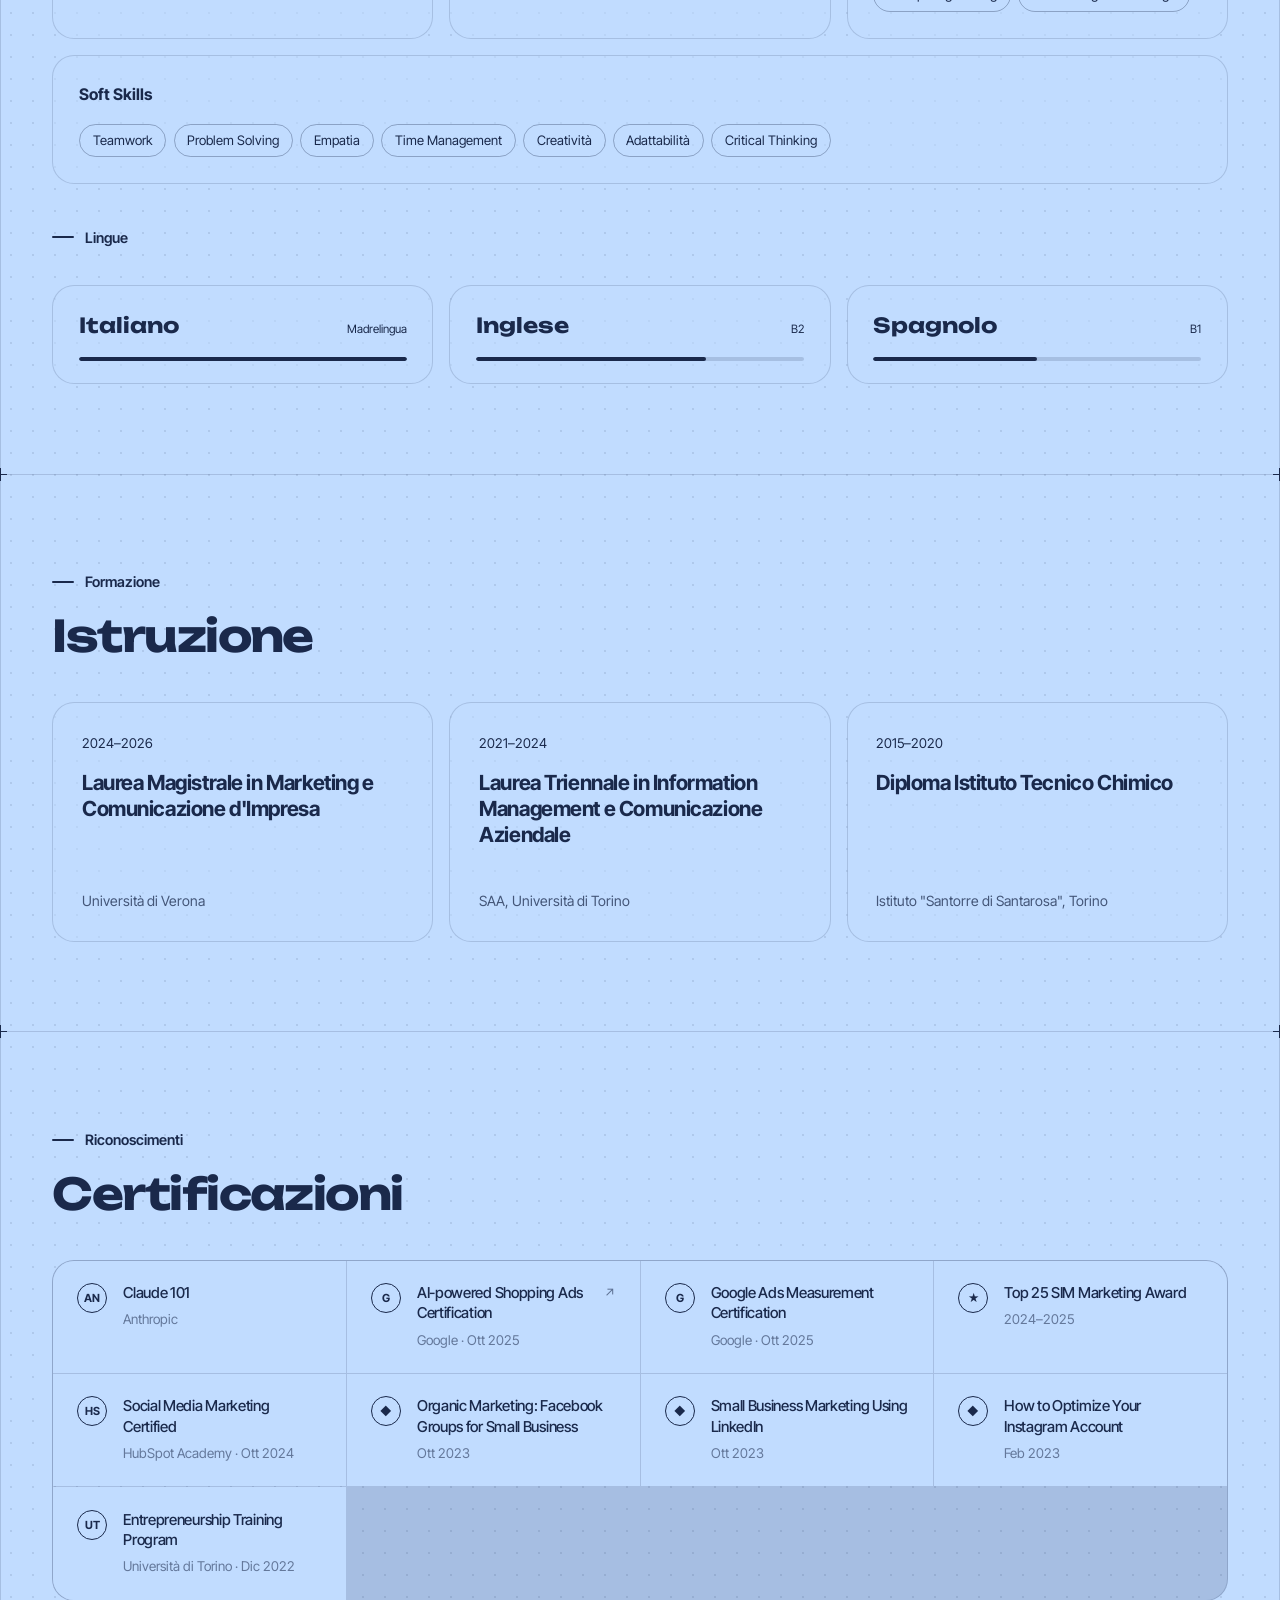
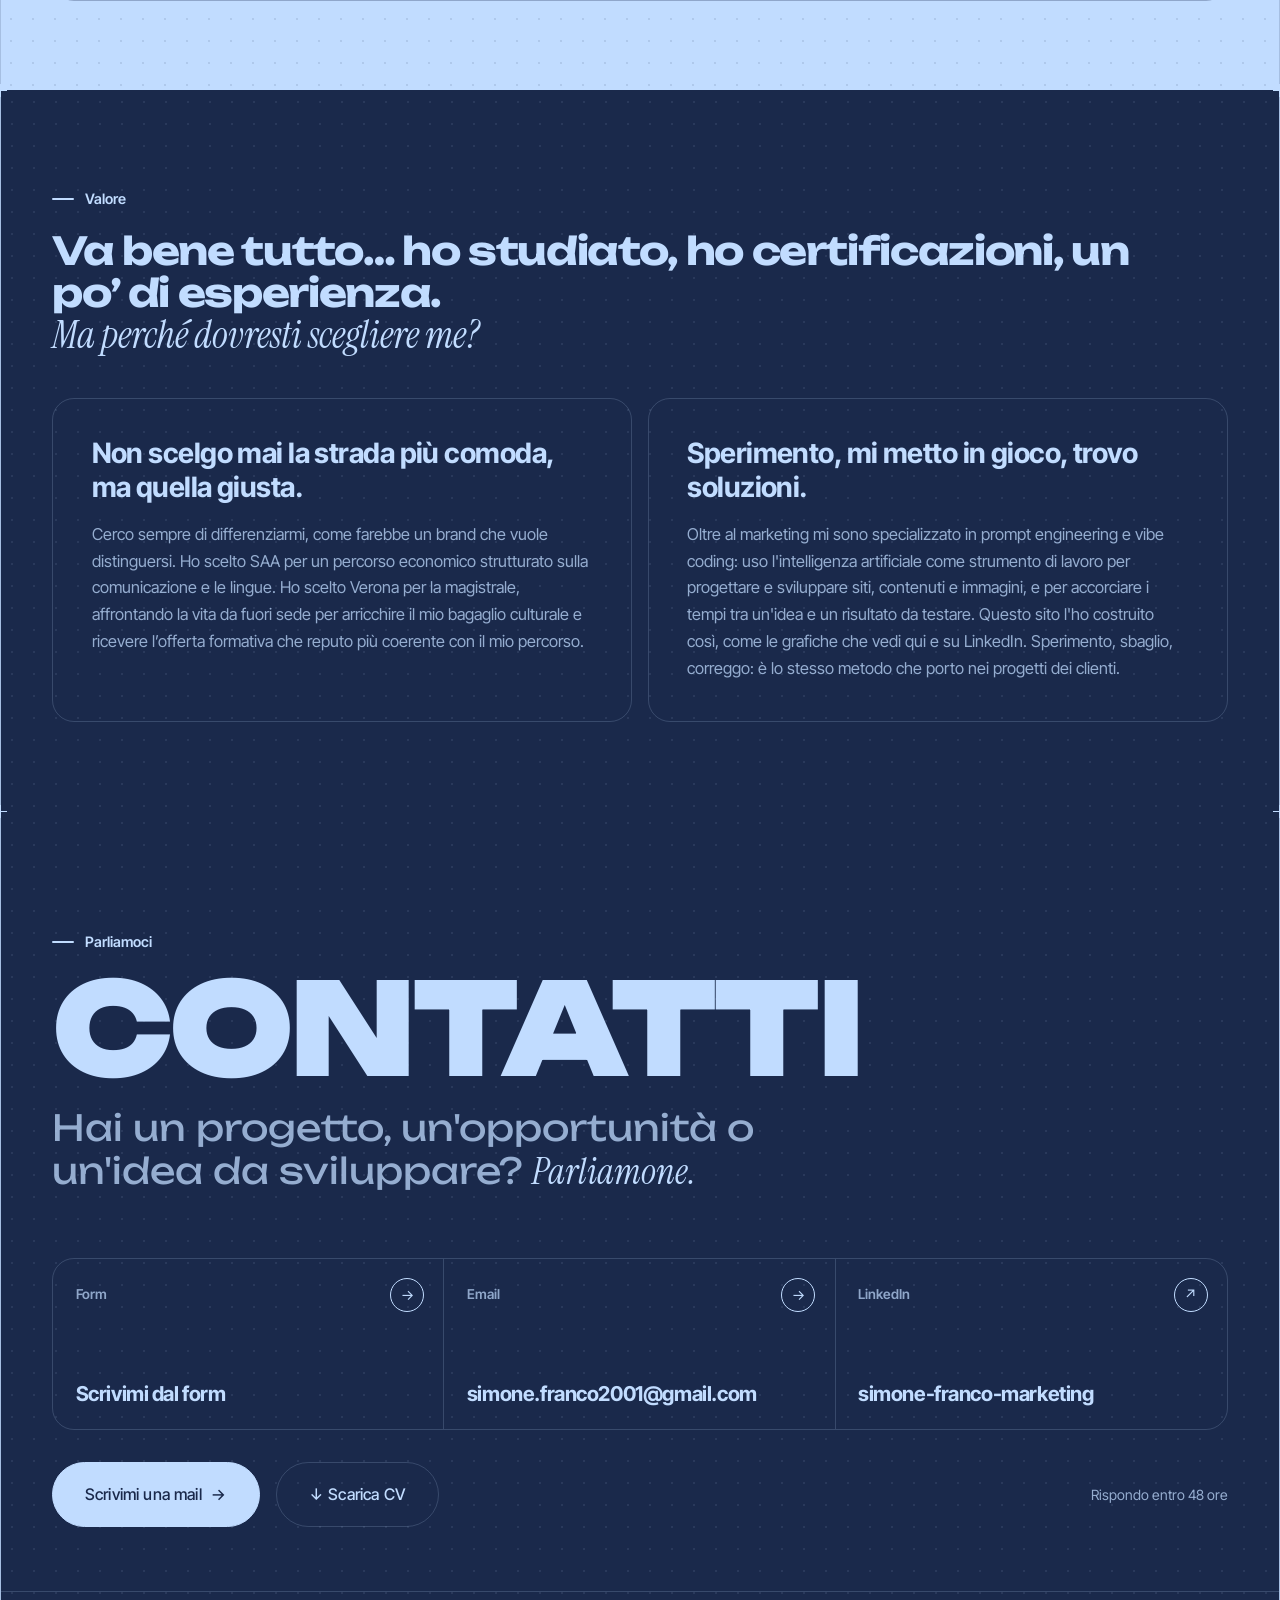
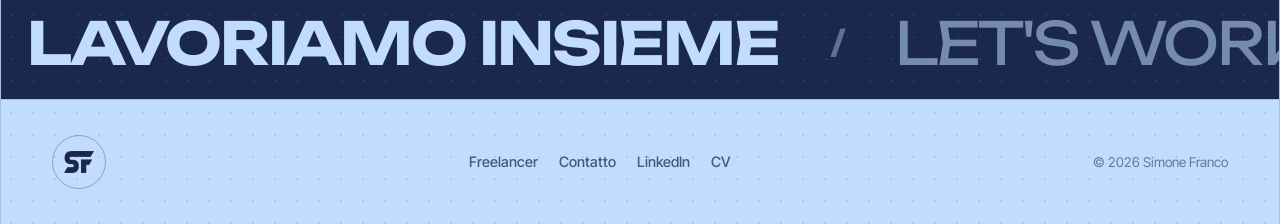
==== commit 273297ae: "Mobile: tolto il cerchio decorativo che copriva testo e pulsanti nella pagina freelance Co-Authored-" ====
--- a/index.html
+++ b/index.html
@@ -83,8 +83,8 @@
   <link rel="preconnect" href="https://fonts.gstatic.com" crossorigin>
   <link href="https://fonts.googleapis.com/css2?family=Unbounded:wght@500;700;900&family=Inter+Tight:ital,wght@0,400;0,500;0,600;0,700;1,400&family=Instrument+Serif:ital@0;1&display=swap" rel="stylesheet">
   <link rel="preload" as="image" href="assets/img/simone-franco-ces-v2.webp" type="image/webp" fetchpriority="high">
-  <link rel="stylesheet" href="assets/css/site.css?v=20261117c">
-  <script src="assets/js/site.js?v=20261117c" defer></script>
+  <link rel="stylesheet" href="assets/css/site.css?v=20261119">
+  <script src="assets/js/site.js?v=20261119" defer></script>
 </head>
 <body>
   <a class="skip-link" href="#main">Vai al contenuto</a>
--- a/assets/css/site.css
+++ b/assets/css/site.css
@@ -775,3 +775,8 @@
 .job-logo.tile { object-fit: cover; padding: 0; background: #2b2418; }
 @media (max-width: 720px) { .job-logo { width: 72px; height: 48px; margin-top: 0; padding: 6px 8px; } }
 @media (max-width: 720px) { .case-visual .tabs { position: static; margin-bottom: 1rem; align-self: start; } .case-visual { display: flex; flex-direction: column; } }
+
+/* Pagina freelance: su tablet e mobile il cerchio decorativo copriva testo e pulsanti */
+@media (max-width: 1080px) {
+  .page-hero .deco { display: none; }
+}
